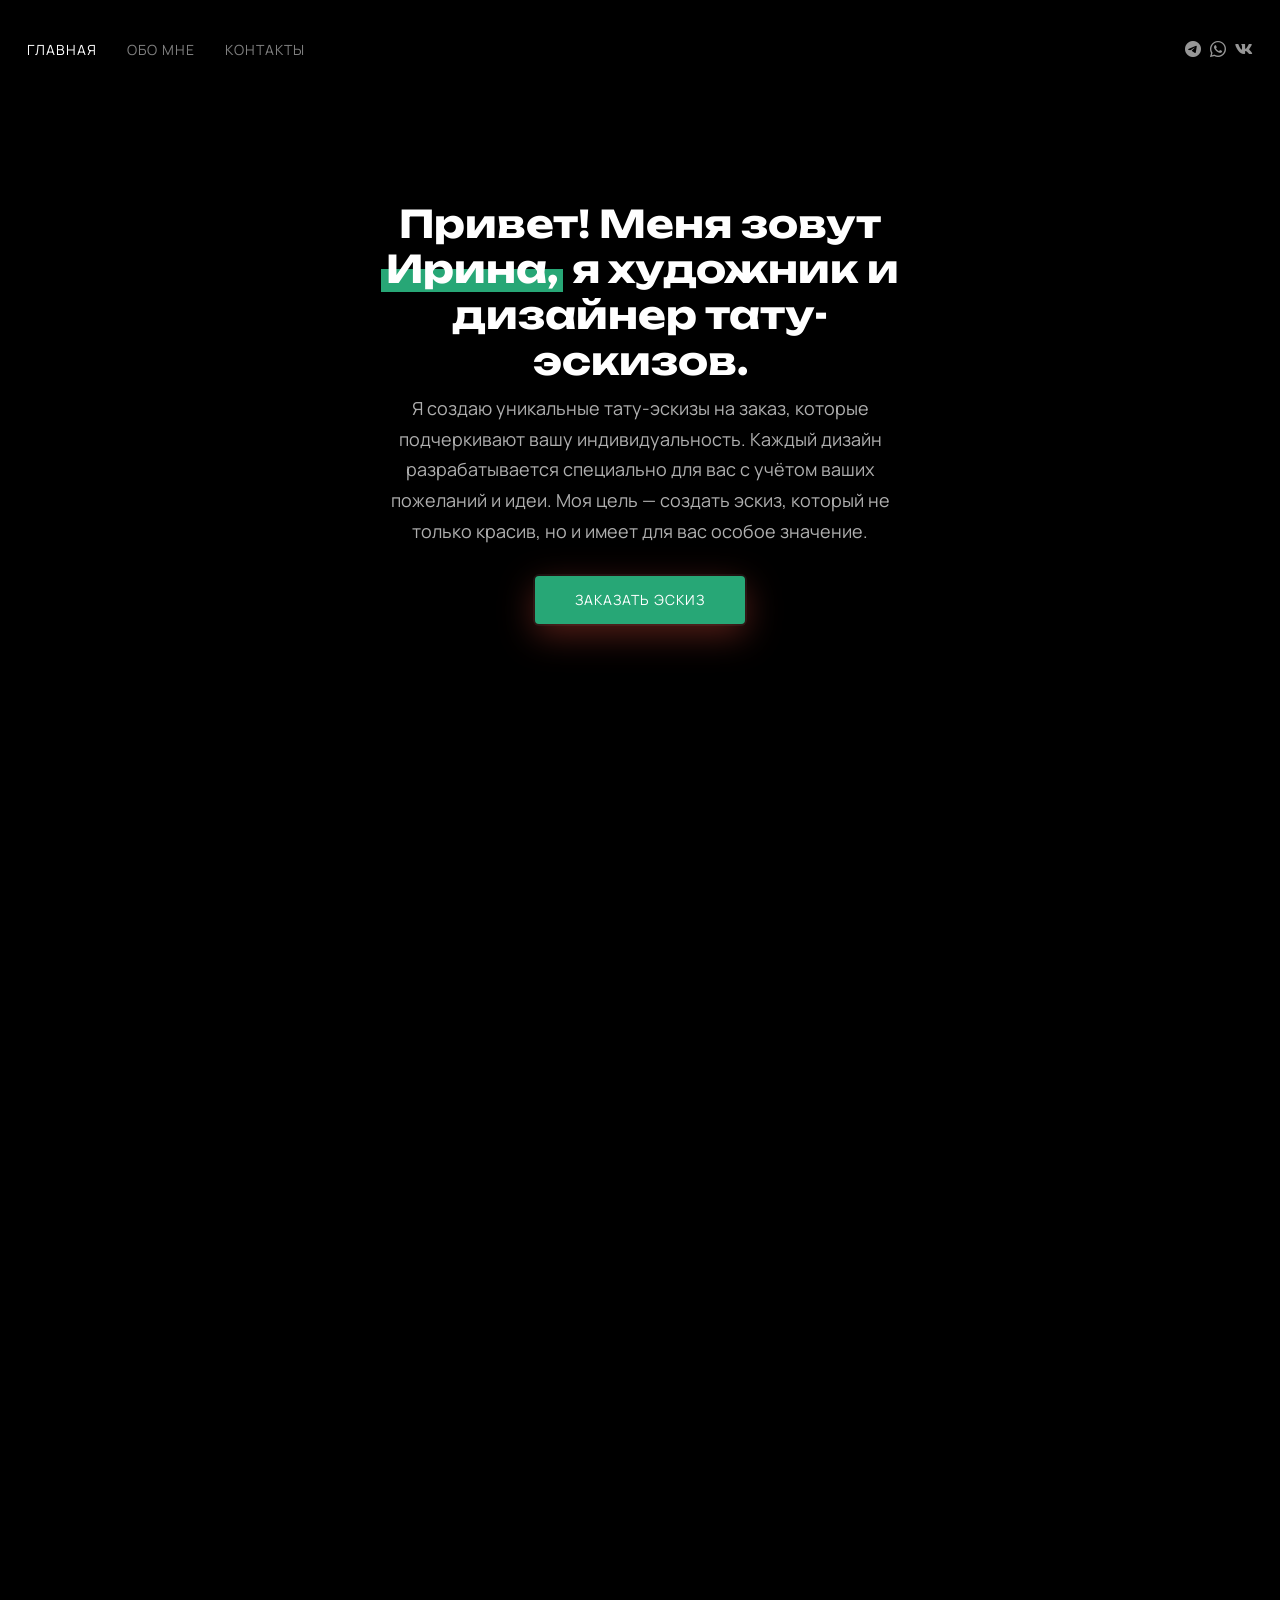
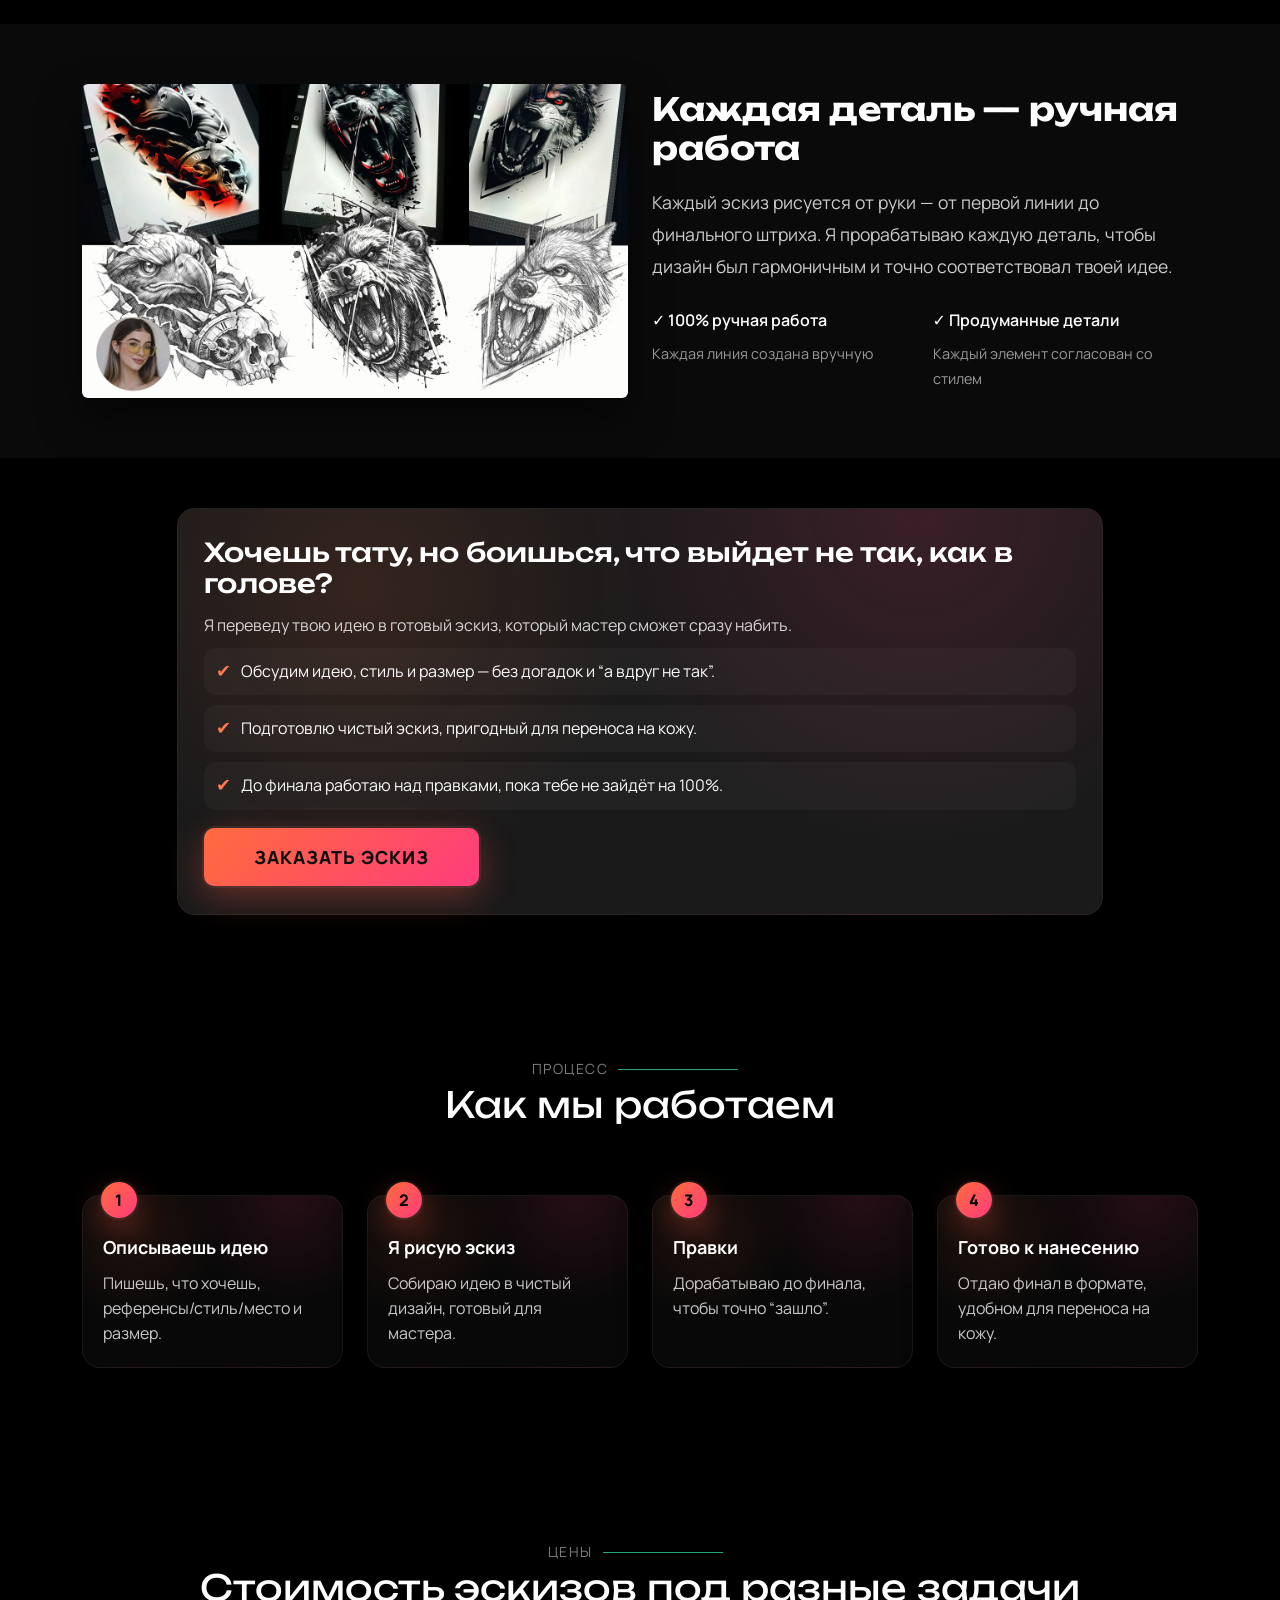
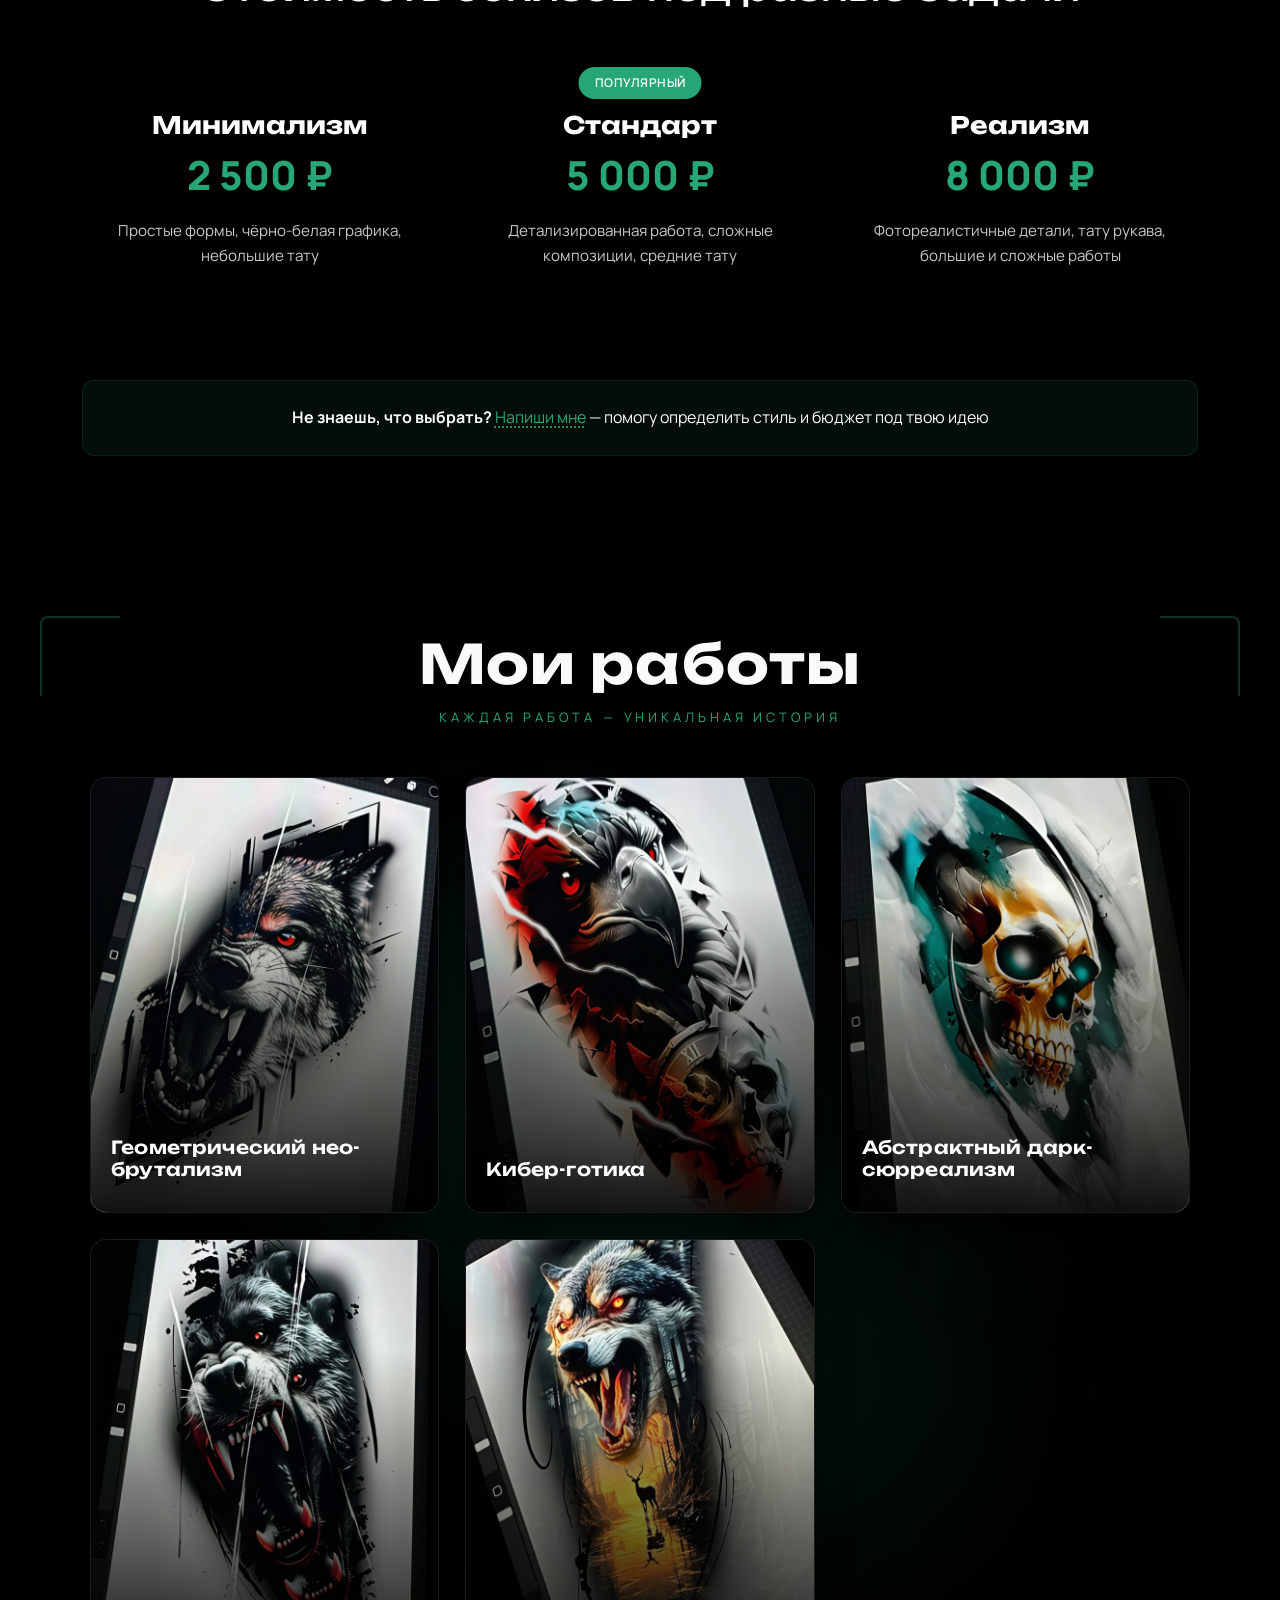
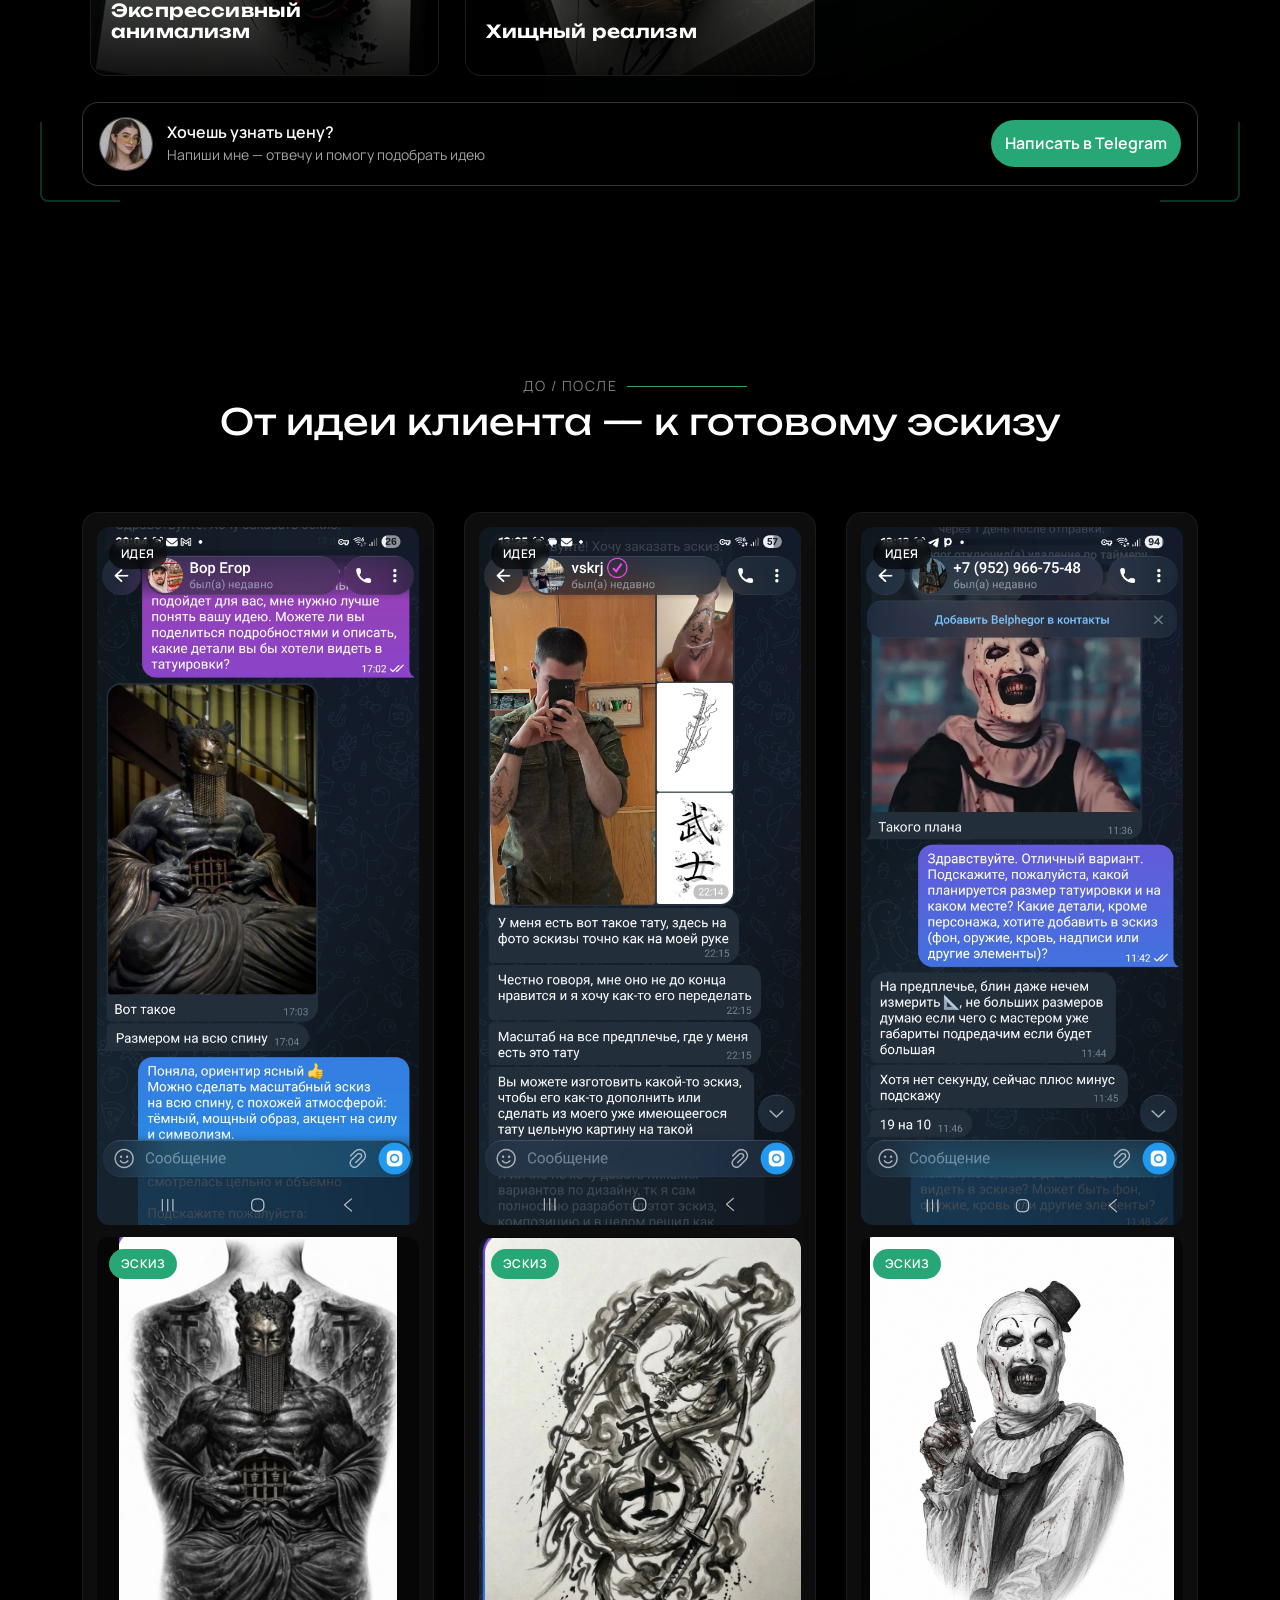
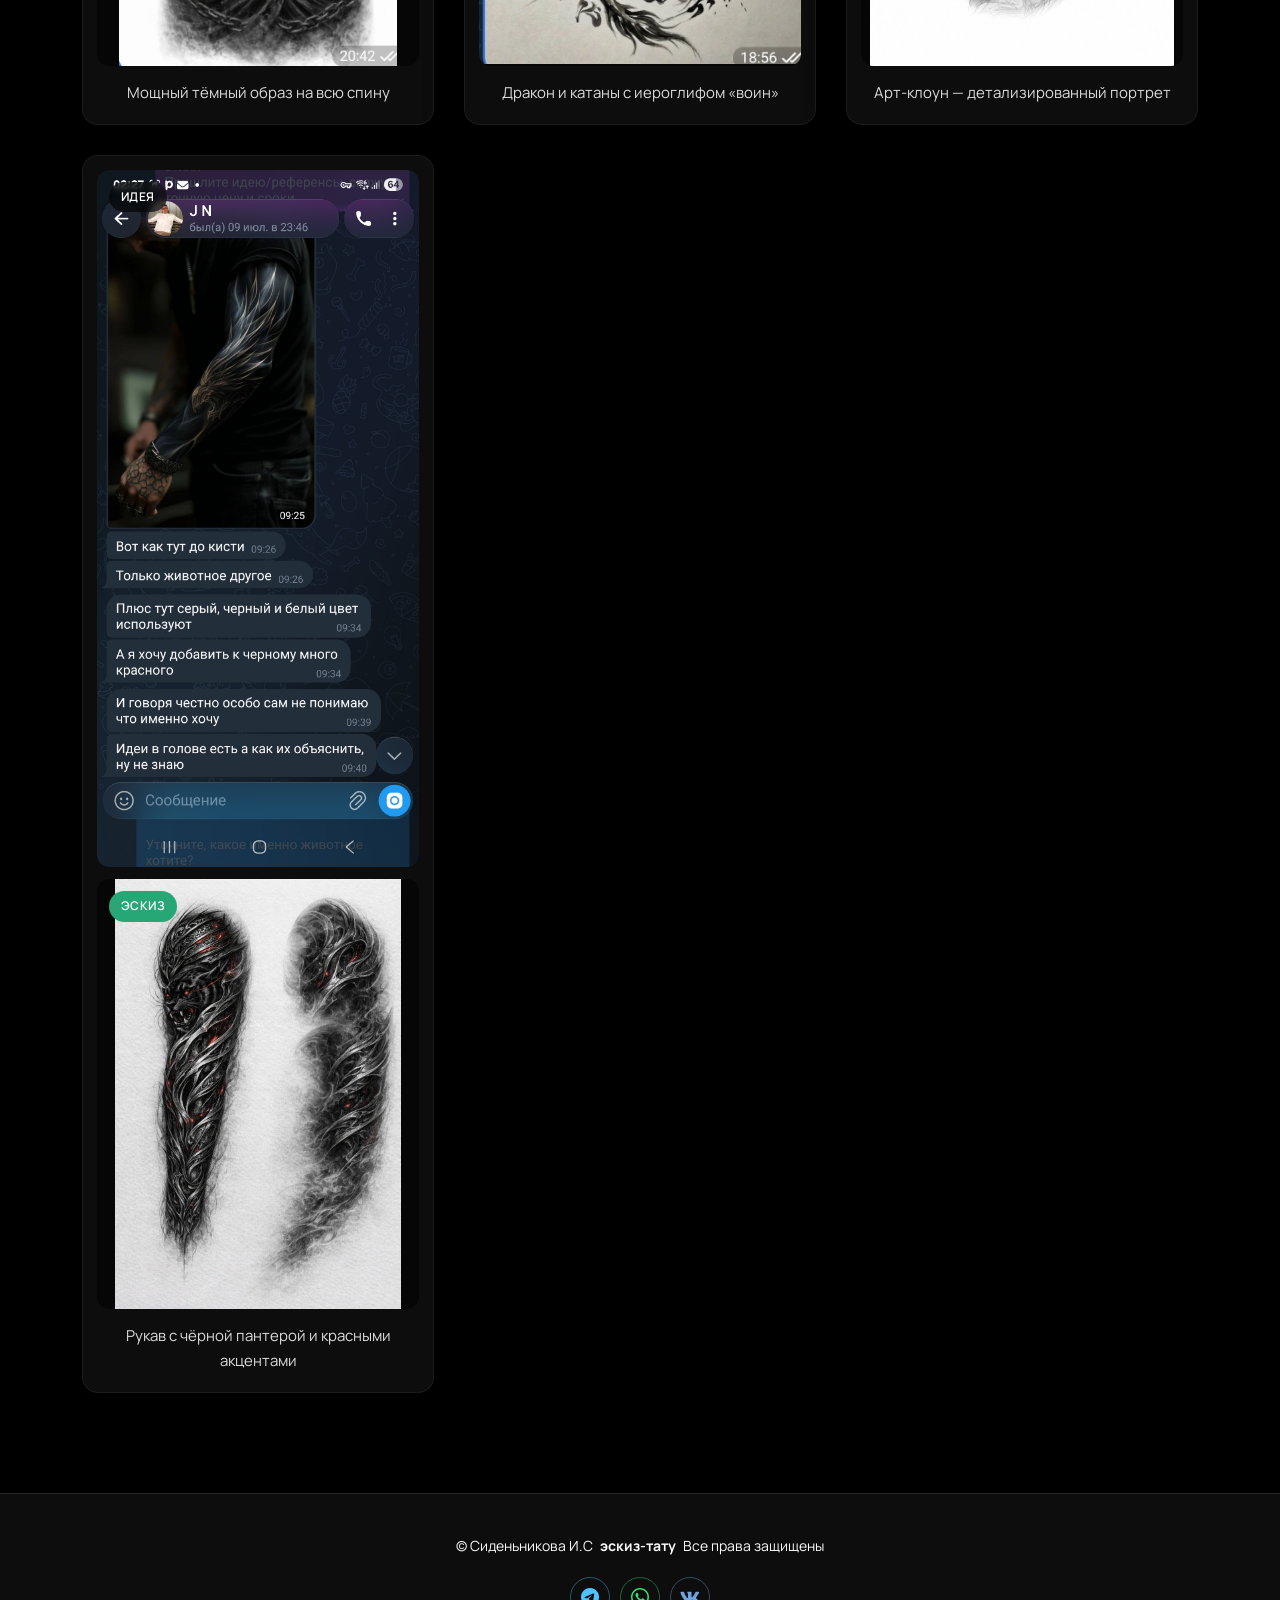
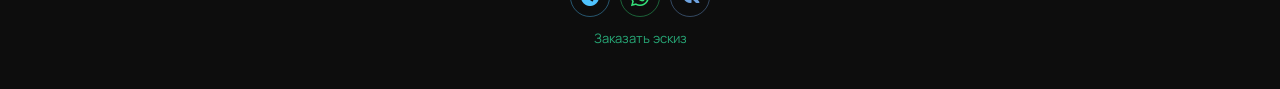
==== index.html @ 81c29e7b "Update index.html" ====
<!DOCTYPE html>
<html lang="ru">

<head>
  <meta charset="utf-8">
  <meta content="width=device-width, initial-scale=1.0" name="viewport">
  <title>эскиз-тату — Эскизы на заказ</title>
  <meta name="description" content="Профессиональные тату-эскизы на заказ. Уникальные дизайны, разработанные специально для вас с учётом ваших пожеланий.">
  <meta name="keywords" content="тату эскизы, эскизы на заказ, дизайн тату, татуировки, художник тату">

  <!-- DNS prefetch for external resources -->
  <link rel="dns-prefetch" href="//fonts.googleapis.com">
  <link rel="dns-prefetch" href="//fonts.gstatic.com">
  <link rel="dns-prefetch" href="//mc.yandex.ru">

  <!-- Favicons -->
  <link href="assets/img/favicon.png" rel="icon" type="image/png">
  <link href="assets/img/favicon.png" rel="shortcut icon" type="image/png">
  <link href="assets/img/apple-touch-icon.png" rel="apple-touch-icon">
  
  <!-- Яндекс Директ и Open Graph -->
  <meta property="og:title" content="эскиз-тату — Эскизы на заказ">
  <meta property="og:description" content="Профессиональные тату-эскизы на заказ. Уникальные дизайны, разработанные специально для вас.">
  <meta property="og:image" content="http://tattoosketchpro.ru/assets/img/logo.png">
  <meta property="og:url" content="http://tattoosketchpro.ru/">
  <meta property="og:type" content="website">
  <meta property="og:site_name" content="эскиз-тату">
  <meta property="og:locale" content="ru_RU">
  
  <!-- Twitter Card -->
  <meta name="twitter:card" content="summary_large_image">
  <meta name="twitter:title" content="эскиз-тату — Эскизы на заказ">
  <meta name="twitter:description" content="Профессиональные тату-эскизы на заказ">
  <meta name="twitter:image" content="http://tattoosketchpro.ru/assets/img/logo.png">
  
  <!-- Дополнительные размеры иконок для лучшей совместимости -->
  <link rel="icon" type="image/png" sizes="16x16" href="assets/img/favicon.png">
  <link rel="icon" type="image/png" sizes="32x32" href="assets/img/favicon.png">
  <link rel="icon" type="image/png" sizes="96x96" href="assets/img/favicon.png">
  <link rel="icon" type="image/png" sizes="192x192" href="assets/img/favicon.png">

  <!-- Fonts - optimized -->
  <link rel="preconnect" href="https://fonts.googleapis.com">
  <link rel="preconnect" href="https://fonts.gstatic.com" crossorigin>
  <link rel="preload" href="https://fonts.googleapis.com/css2?family=Manrope:wght@300;400;500;600;700;800&family=Unbounded:wght@400;500;600;700;800&display=swap" as="style" onload="this.onload=null;this.rel='stylesheet'">
  <noscript><link href="https://fonts.googleapis.com/css2?family=Manrope:wght@300;400;500;600;700;800&family=Unbounded:wght@400;500;600;700;800&display=swap" rel="stylesheet"></noscript>

  <!-- Critical CSS preload -->
  <link rel="preload" href="assets/vendor/bootstrap/css/bootstrap.min.css" as="style">
  <link rel="preload" href="assets/css/main.css?v=2.2" as="style">

  <!-- Vendor CSS Files -->
  <link href="assets/vendor/bootstrap/css/bootstrap.min.css" rel="stylesheet">
  <link href="assets/vendor/bootstrap-icons/bootstrap-icons.css" rel="stylesheet">
  <link href="assets/vendor/aos/aos.css" rel="stylesheet">
  <link href="assets/vendor/glightbox/css/glightbox.min.css" rel="stylesheet">
  <link href="assets/vendor/swiper/swiper-bundle.min.css" rel="stylesheet">

  <!-- Main CSS File -->
  <link href="assets/css/main.css?v=2.2" rel="stylesheet">

  <link rel="stylesheet" href="https://cdnjs.cloudflare.com/ajax/libs/font-awesome/5.15.2/css/all.min.css"/>
</head>


<!-- Yandex.Metrika counter -->
<script type="text/javascript">
    (function(m,e,t,r,i,k,a){
        m[i]=m[i]||function(){(m[i].a=m[i].a||[]).push(arguments)};
        m[i].l=1*new Date();
        for (var j = 0; j < document.scripts.length; j++) {if (document.scripts[j].src === r) { return; }}
        k=e.createElement(t),a=e.getElementsByTagName(t)[0],k.async=1,k.src=r,a.parentNode.insertBefore(k,a)
    })(window, document,'script','https://mc.yandex.ru/metrika/tag.js?id=111115111', 'ym');

    ym(111115111, 'init', {ssr:true, webvisor:true, clickmap:true, ecommerce:"dataLayer", referrer: document.referrer, url: location.href, accurateTrackBounce:true, trackLinks:true});
</script>
<noscript><div><img src="https://mc.yandex.ru/watch/111115111" style="position:absolute; left:-9999px;" alt="" /></div></noscript>
<!-- /Yandex.Metrika counter -->


<body class="index-page">

  <header id="header" class="header d-flex align-items-center sticky-top">
    <div class="container-fluid position-relative d-flex align-items-center justify-content-between">
      <nav id="navmenu" class="navmenu">
        <ul>
          <li><a href="http://tattoosketchpro.ru/" class="active">Главная<br></a></li>
          <li><a href="http://tattoosketchpro.ru/about.html">Обо мне</a></li>
          <li><a href="http://tattoosketchpro.ru/contact.html">Контакты</a></li>
        </ul>
        <i class="mobile-nav-toggle d-xl-none bi bi-list"></i>
      </nav>

      <div class="header-social-links">
        <a href="#" class="header-social-links__icon header-social-links__icon--tg" onclick="openTelegramModal(); return false;" aria-label="Telegram"><i class="bi bi-telegram"></i></a>
        <a href="#" class="header-social-links__icon header-social-links__icon--wa" onclick="openWhatsAppModal(); return false;" aria-label="WhatsApp"><i class="bi bi-whatsapp"></i></a>
        <a href="https://vk.me/tattoo_sketchs1" class="header-social-links__icon header-social-links__icon--vk" aria-label="ВКонтакте"><i class="fab fa-vk"></i></a>
      </div>

    </div>
  </header>
  
  <main class="main">

    <!-- Hero Section -->
    <section id="hero" class="hero section">

      <div class="container">
        <div class="row justify-content-center">
          <div class="col-lg-6 text-center" data-aos="fade-up" data-aos-delay="100">
            <h2><span>Привет! Меня зовут </span><span class="underlight">Ирина,</span><span> я художник и дизайнер тату-эскизов.</span></h2>
            <p>Я создаю уникальные тату-эскизы на заказ, которые подчеркивают вашу индивидуальность. Каждый дизайн разрабатывается специально для вас с учётом ваших пожеланий и идеи. Моя цель — создать эскиз, который не только красив, но и имеет для вас особое значение.</p>
            <div>
              <a class="btn-get-started order-trigger" href="#order">Заказать эскиз<br></a>
            </div>
            
          </div>
        </div>
      </div>
    </section><!-- /Hero Section -->
    <section id="video-hero" class="video-hero" style="position: relative; height: 100vh; overflow: hidden;">
      <video autoplay muted loop playsinline preload="metadata"
        style="
          position: absolute;
          top: 50%;
          left: 50%;
          height: 100%;
          transform: translate(-50%, -50%);
          object-fit: contain;
          pointer-events: none;
          user-select: none;
        "
        id="background-video"
        oncontextmenu="return false;"
        onselectstart="return false;"
        ondragstart="return false;"
      >
        <source src="assets/vid/123.mp4" type="video/mp4">
      </video>
    </section>
    
    
    <script>
      // Загружаем видео после загрузки страницы с задержкой
      window.addEventListener('load', function() {
        setTimeout(function() {
          const video = document.getElementById("background-video");
          if (video) {
            video.load(); // Загружаем видео
            video.playbackRate = 0.7; // Уменьшаем скорость видео
          }
        }, 1000); // Задержка 1 секунда после загрузки страницы
      });
    </script>

    <!-- Handmade Section -->
    <section class="section" style="padding: 60px 0; background: #0a0a0a;">
      <div class="container" data-aos="fade-up" data-aos-delay="100">
        <div class="row align-items-center justify-content-center">
          <div class="col-lg-6">
            <div class="handmade-image-wrapper">
              <img id="handmadeImage" src="" alt="Ручная работа эскиза" class="img-fluid rounded" style="width: 100%; height: auto; box-shadow: 0 20px 40px rgba(0,0,0,0.5);" draggable="false" oncontextmenu="return false;" onselectstart="return false;" ondragstart="return false;">
            </div>
          </div>
          <div class="col-lg-6">
            <div class="handmade-content">
              <h3 style="color: #fff; font-size: 2rem; margin-bottom: 20px; font-weight: 700;">Каждая деталь — ручная работа</h3>
              <p style="color: #ccc; font-size: 1.1rem; line-height: 1.8; margin-bottom: 25px;">
                Каждый эскиз рисуется от руки — от первой линии до финального штриха. Я прорабатываю каждую деталь, чтобы дизайн был гармоничным и точно соответствовал твоей идее.
              </p>
              <div style="display: flex; gap: 15px; flex-wrap: wrap;">
                <div style="flex: 1; min-width: 200px;">
                  <div style="color: #fff; font-weight: 600; margin-bottom: 8px;">✓ 100% ручная работа</div>
                  <div style="color: #999; font-size: 0.9rem;">Каждая линия создана вручную</div>
                </div>
                <div style="flex: 1; min-width: 200px;">
                  <div style="color: #fff; font-weight: 600; margin-bottom: 8px;">✓ Продуманные детали</div>
                  <div style="color: #999; font-size: 0.9rem;">Каждый элемент согласован со стилем</div>
                </div>
              </div>
            </div>
          </div>
        </div>
      </div>
    </section>

    <!-- Gallery Section -->
    <section class="section" style="padding: 50px 0;">
      <div class="container" data-aos="fade-up" data-aos-delay="80">
        <div class="row justify-content-center">
          <div class="col-lg-10">
            <div class="pain-block">
              <h3>Хочешь тату, но боишься, что выйдет не так, как в голове?</h3>
              <p>Я переведу твою идею в готовый эскиз, который мастер сможет сразу набить.</p>
              <ul class="pain-bullets">
                <li><span class="icon">✔</span><span>Обсудим идею, стиль и размер — без догадок и “а вдруг не так”.</span></li>
                <li><span class="icon">✔</span><span>Подготовлю чистый эскиз, пригодный для переноса на кожу.</span></li>
                <li><span class="icon">✔</span><span>До финала работаю над правками, пока тебе не зайдёт на 100%.</span></li>
              </ul>
              <div style="margin-top: 18px;">
                <a class="btn-get-started order-trigger" href="#order">Заказать эскиз</a>
              </div>
            </div>
          </div>
        </div>
      </div>
    </section>
    <section id="work" class="section work-process">
      <div class="container" data-aos="fade-up" data-aos-delay="80">
        <div class="section-title text-center">
          <h2>Процесс</h2>
          <p>Как мы работаем</p>
        </div>

        <div class="row gy-4 justify-content-center">
          <div class="col-lg-3 col-md-6">
            <div class="work-step-card" data-aos="fade-up" data-aos-delay="100">
              <div class="work-step-badge">1</div>
              <div class="work-step-title">Описываешь идею</div>
              <div class="work-step-text">Пишешь, что хочешь, референсы/стиль/место и размер.</div>
            </div>
          </div>

          <div class="col-lg-3 col-md-6">
            <div class="work-step-card" data-aos="fade-up" data-aos-delay="150">
              <div class="work-step-badge">2</div>
              <div class="work-step-title">Я рисую эскиз</div>
              <div class="work-step-text">Собираю идею в чистый дизайн, готовый для мастера.</div>
            </div>
          </div>

          <div class="col-lg-3 col-md-6">
            <div class="work-step-card" data-aos="fade-up" data-aos-delay="200">
              <div class="work-step-badge">3</div>
              <div class="work-step-title">Правки</div>
              <div class="work-step-text">Дорабатываю до финала, чтобы точно “зашло”.</div>
            </div>
          </div>

          <div class="col-lg-3 col-md-6">
            <div class="work-step-card" data-aos="fade-up" data-aos-delay="250">
              <div class="work-step-badge">4</div>
              <div class="work-step-title">Готово к нанесению</div>
              <div class="work-step-text">Отдаю финал в формате, удобном для переноса на кожу.</div>
            </div>
          </div>
        </div>
      </div>
    </section>

    <!-- Pricing Section -->
    <section id="pricing" class="section pricing-section">
      <div class="container" data-aos="fade-up" data-aos-delay="80">
        <div class="section-title text-center">
          <h2>Цены</h2>
          <p>Стоимость эскизов под разные задачи</p>
        </div>
      </div>

      <!-- Популярный блок для мобильных -->
      <div class="pricing-popular-mobile d-block d-md-none">
        <div class="container" data-aos="fade-up" data-aos-delay="150">
          <div class="pricing-item pricing-popular">
            <span class="pricing-badge">Популярный</span>
            <h3 class="pricing-title">Стандарт</h3>
            <div>
              <div class="pricing-price">5 000 ₽</div>
              <p class="pricing-desc">Детализированная работа, сложные композиции, средние тату</p>
            </div>
          </div>
        </div>
      </div>

      <div class="container" data-aos="fade-up" data-aos-delay="80">
        <div class="row gy-4 justify-content-center">
          <div class="col-lg-4 col-md-6 d-none d-md-block">
            <div class="pricing-item" data-aos="fade-up" data-aos-delay="100">
              <h3 class="pricing-title">Минимализм</h3>
              <div>
                <div class="pricing-price">2 500 ₽</div>
                <p class="pricing-desc">Простые формы, чёрно-белая графика, небольшие тату</p>
              </div>
            </div>
          </div>

          <div class="col-lg-4 col-md-6 d-none d-md-block">
            <div class="pricing-item pricing-popular" data-aos="fade-up" data-aos-delay="150">
              <span class="pricing-badge">Популярный</span>
              <h3 class="pricing-title">Стандарт</h3>
              <div>
                <div class="pricing-price">5 000 ₽</div>
                <p class="pricing-desc">Детализированная работа, сложные композиции, средние тату</p>
              </div>
            </div>
          </div>

          <div class="col-lg-4 col-md-6 d-none d-md-block">
            <div class="pricing-item" data-aos="fade-up" data-aos-delay="200">
              <h3 class="pricing-title">Реализм</h3>
              <div>
                <div class="pricing-price">8 000 ₽</div>
                <p class="pricing-desc">Фотореалистичные детали, тату рукава, большие и сложные работы</p>
              </div>
            </div>
          </div>

          <!-- Мобильные версии остальных блоков -->
          <div class="col-12 d-block d-md-none">
            <div class="row gy-3">
              <div class="col-12">
                <div class="pricing-item" data-aos="fade-up" data-aos-delay="100">
                  <h3 class="pricing-title">Минимализм</h3>
                  <div>
                    <div class="pricing-price">2 500 ₽</div>
                    <p class="pricing-desc">Простые формы, чёрно-белая графика, небольшие тату</p>
                  </div>
                </div>
              </div>

              <div class="col-12">
                <div class="pricing-item" data-aos="fade-up" data-aos-delay="200">
                  <h3 class="pricing-title">Реализм</h3>
                  <div>
                    <div class="pricing-price">8 000 ₽</div>
                    <p class="pricing-desc">Фотореалистичные детали, тату рукава, большие и сложные работы</p>
                  </div>
                </div>
              </div>
            </div>
          </div>
        </div>

        <div class="pricing-note text-center" data-aos="fade-up" data-aos-delay="250">
          <p><strong>Не знаешь, что выбрать?</strong> <a href="#order" class="order-trigger" style="color: var(--accent-color); text-decoration: underline; text-decoration-style: dotted; text-underline-offset: 4px;">Напиши мне</a> — помогу определить стиль и бюджет под твою идею</p>
        </div>
      </div>
    </section>

    <section id="gallery-4" class="section mfb-gallery">

      <div class="mfb-gallery__bg" aria-hidden="true">
        <div class="mfb-gallery__glow mfb-gallery__glow--1"></div>
        <div class="mfb-gallery__glow mfb-gallery__glow--2"></div>
        <div class="mfb-gallery__glow mfb-gallery__glow--3"></div>

        <div class="mfb-gallery__corner mfb-gallery__corner--tl"></div>
        <div class="mfb-gallery__corner mfb-gallery__corner--tr"></div>
        <div class="mfb-gallery__corner mfb-gallery__corner--bl"></div>
        <div class="mfb-gallery__corner mfb-gallery__corner--br"></div>
      </div>

      <div class="container mfb-gallery__container">
        <div class="mfb-gallery__header">
          <h2 class="mfb-gallery__title">Мои работы</h2>
          <p class="mfb-gallery__subtitle">Каждая работа — уникальная история</p>
        </div>

        <div class="mfb-grid">
          <figure class="mfb-card">
            <img class="mfb-card__img" src="assets/img/gallery/gallery-1.jpg" alt="Геометрический нео-брутализм" loading="lazy" draggable="false" oncontextmenu="return false;">
            <figcaption class="mfb-card__caption">
              <h3 class="mfb-card__title">Геометрический нео-брутализм</h3>
              <p class="mfb-card__desc"></p>
            </figcaption>
          </figure>

          <figure class="mfb-card">
            <img class="mfb-card__img" src="assets/img/gallery/gallery-2.jpg" alt="Кибер-готика" loading="lazy" draggable="false" oncontextmenu="return false;">
            <figcaption class="mfb-card__caption">
              <h3 class="mfb-card__title">Кибер-готика</h3>
              <p class="mfb-card__desc"></p>
            </figcaption>
          </figure>

          <figure class="mfb-card">
            <img class="mfb-card__img" src="assets/img/gallery/gallery-3.jpg" alt="Абстрактный дарк-сюрреализм" loading="lazy" draggable="false" oncontextmenu="return false;">
            <figcaption class="mfb-card__caption">
              <h3 class="mfb-card__title">Абстрактный дарк-сюрреализм</h3>
              <p class="mfb-card__desc"></p>
            </figcaption>
          </figure>

          <figure class="mfb-card">
            <img class="mfb-card__img" src="assets/img/gallery/gallery-4.jpg" alt="Экспрессивный анимализм" loading="lazy" draggable="false" oncontextmenu="return false;">
            <figcaption class="mfb-card__caption">
              <h3 class="mfb-card__title">Экспрессивный анимализм</h3>
              <p class="mfb-card__desc"></p>
            </figcaption>
          </figure>

          <figure class="mfb-card">
            <img class="mfb-card__img" src="assets/img/gallery/gallery-5.jpg" alt="Хищный реализм" loading="lazy" draggable="false" oncontextmenu="return false;">
            <figcaption class="mfb-card__caption">
              <h3 class="mfb-card__title">Хищный реализм</h3>
              <p class="mfb-card__desc"></p>
            </figcaption>
          </figure>
        </div>

        <div class="mfb-gallery__cta">
          <div class="mfb-cta">
            <img class="mfb-cta__avatar" src="assets/img/profile-img.png" alt="Ирина" loading="lazy">
            <div class="mfb-cta__body">
              <div class="mfb-cta__title">Хочешь узнать цену?</div>
              <div class="mfb-cta__text">Напиши мне — отвечу и помогу подобрать идею</div>
            </div>
            <a class="mfb-cta__btn" href="https://t.me/Irinasketchs?text=%D0%97%D0%B4%D1%80%D0%B0%D0%B2%D1%81%D1%82%D0%B2%D1%83%D0%B9%D1%82%D0%B5!%20%D0%A5%D0%BE%D1%87%D1%83%20%D0%B7%D0%B0%D0%BA%D0%B0%D0%B7%D0%B0%D1%82%D1%8C%20%D1%8D%D1%81%D0%BA%D0%B8%D0%B7." target="_blank" rel="noopener">Написать в Telegram</a>
          </div>
        </div>
      </div>

    </section><!-- /Gallery Section -->

    <!-- Before / After Section -->
    <section id="before-after" class="section before-after">
      <div class="container" data-aos="fade-up" data-aos-delay="80">
        <div class="section-title text-center">
          <h2>До / После</h2>
          <p>От идеи клиента — к готовому эскизу</p>
        </div>

        <div class="ba-grid">
          <div class="ba-card">
            <div class="ba-card__side ba-card__side--before">
              <img src="assets/img/before-after/ba1-before.jpg" alt="Идея клиента — референс" loading="lazy" draggable="false" oncontextmenu="return false;">
              <span class="ba-card__tag">Идея</span>
            </div>
            <div class="ba-card__side ba-card__side--after">
              <img src="assets/img/before-after/ba1-after.jpg" alt="Готовый эскиз" loading="lazy" draggable="false" oncontextmenu="return false;">
              <span class="ba-card__tag ba-card__tag--after">Эскиз</span>
            </div>
            <p class="ba-card__caption">Мощный тёмный образ на всю спину</p>
          </div>

          <div class="ba-card">
            <div class="ba-card__side ba-card__side--before">
              <img src="assets/img/before-after/ba2-before.jpg" alt="Идея клиента — референс" loading="lazy" draggable="false" oncontextmenu="return false;">
              <span class="ba-card__tag">Идея</span>
            </div>
            <div class="ba-card__side ba-card__side--after">
              <img src="assets/img/before-after/ba2-after.jpg" alt="Готовый эскиз" loading="lazy" draggable="false" oncontextmenu="return false;">
              <span class="ba-card__tag ba-card__tag--after">Эскиз</span>
            </div>
            <p class="ba-card__caption">Дракон и катаны с иероглифом «воин»</p>
          </div>

          <div class="ba-card">
            <div class="ba-card__side ba-card__side--before">
              <img src="assets/img/before-after/ba3-before.jpg" alt="Идея клиента — референс" loading="lazy" draggable="false" oncontextmenu="return false;">
              <span class="ba-card__tag">Идея</span>
            </div>
            <div class="ba-card__side ba-card__side--after">
              <img src="assets/img/before-after/ba3-after.jpg" alt="Готовый эскиз" loading="lazy" draggable="false" oncontextmenu="return false;">
              <span class="ba-card__tag ba-card__tag--after">Эскиз</span>
            </div>
            <p class="ba-card__caption">Арт-клоун — детализированный портрет</p>
          </div>

          <div class="ba-card">
            <div class="ba-card__side ba-card__side--before">
              <img src="assets/img/before-after/ba4-before.jpg" alt="Идея клиента — референс" loading="lazy" draggable="false" oncontextmenu="return false;">
              <span class="ba-card__tag">Идея</span>
            </div>
            <div class="ba-card__side ba-card__side--after">
              <img src="assets/img/before-after/ba4-after.jpg" alt="Готовый эскиз" loading="lazy" draggable="false" oncontextmenu="return false;">
              <span class="ba-card__tag ba-card__tag--after">Эскиз</span>
            </div>
            <p class="ba-card__caption">Рукав с чёрной пантерой и красными акцентами</p>
          </div>
        </div>
      </div>
    </section><!-- /Before After Section -->

  </main>

  <footer id="footer" class="footer">

    <div class="container">
      <div class="copyright text-center ">
        <p>© <span>Cиденьникова И.С</span> <strong class="px-1 sitename">эскиз-тату</strong> <span>Все права защищены</span></p>
      </div>
      <div class="social-links d-flex justify-content-center">
        <a href="#" class="social-links__icon social-links__icon--tg" onclick="openTelegramModal(); return false;" aria-label="Telegram"><i class="bi bi-telegram"></i></a>
        <a href="#" class="social-links__icon social-links__icon--wa" onclick="openWhatsAppModal(); return false;" aria-label="WhatsApp"><i class="bi bi-whatsapp"></i></a>
        <a href="https://vk.me/tattoo_sketchs1" class="social-links__icon social-links__icon--vk" aria-label="ВКонтакте"><i class="fab fa-vk"></i></a>
      </div>
      <div class="credits">
        <!-- All the links in the footer should remain intact. -->
        <!-- You can delete the links only if you've purchased the pro version. -->
        <!-- Licensing information: https://bootstrapmade.com/license/ -->
        <!-- Purchase the pro version with working PHP/AJAX contact form: [buy-url] -->
      <a href="#order" class="order-trigger">Заказать эскиз</a>
      </div>
    </div>

  </footer>

  <!-- Order Modal -->
<div class="order-modal" id="orderModal">
  <div class="order-modal__dialog">
    <button class="order-modal__close" type="button" aria-label="Закрыть">✕</button>

    <div class="order-modal__title">
      Создадим твой уникальный тату-эскиз вместе
    </div>

    <div class="order-modal__text">
      Напиши мне прямо сейчас, и я разработаю авторский эскиз под твой стиль и место на теле.
      2 правки бесплатно, готово за 48 часов. Твоя идея — мой дизайн!
    </div>

    <div class="order-modal__scope-note">
      Важно: я рисую эскизы — сам дизайн, а не набиваю тату. Для нанесения понадобится мастер-тату у тебя в городе.
    </div>

    <!-- Форма заявки (единственный шаг перед переходом в мессенджер) -->
    <div class="order-panel active" id="orderPanelForm" role="tabpanel">
      <form class="order-form" id="orderRequestForm">
        <div class="order-form__field">
          <label for="orderName">Как тебя зовут</label>
          <input type="text" id="orderName" name="name" placeholder="Например, Алексей" autocomplete="name" required>
        </div>

        <div class="order-form__field">
          <label for="orderIdea">Опиши идею</label>
          <textarea id="orderIdea" name="idea" rows="3" placeholder="Стиль, место на теле, размер..." required></textarea>
          <p class="order-form__note">Фото-референсы прикреплять здесь не нужно — просто скинь их в чат следующим сообщением, когда откроется последний шаг.</p>
        </div>

        <button type="submit" class="order-form__submit">Отправить заявку</button>
        <p class="order-form__hint" id="orderFormHint">Я сразу получу твою заявку — дальше останется один шаг.</p>
      </form>

      <div class="order-carousel">
        <span class="order-carousel__label">Откроется в новом окне</span>
        <div class="order-carousel__viewport">
          <div class="order-carousel__track" id="orderCarouselTrack">
            <div class="order-carousel__item">
              <img src="assets/123/photo_2025-07-03_23-08-54 (1).jpg" alt="Эскиз 1" loading="lazy" oncontextmenu="return false;" draggable="false">
            </div>
            <div class="order-carousel__item">
              <img src="assets/123/photo_2025-07-03_23-08-55 (1).jpg" alt="Эскиз 2" loading="lazy" oncontextmenu="return false;" draggable="false">
            </div>
            <div class="order-carousel__item">
              <img src="assets/123/photo_2025-07-03_23-08-55 (2) (1).jpg" alt="Эскиз 3" loading="lazy" oncontextmenu="return false;" draggable="false">
            </div>
            <div class="order-carousel__item">
              <img src="assets/123/photo_2025-07-03_23-08-55 (3) (1).jpg" alt="Эскиз 4" loading="lazy" oncontextmenu="return false;" draggable="false">
            </div>
            <div class="order-carousel__item">
              <img src="assets/123/photo_2025-07-03_23-08-56 (1).jpg" alt="Эскиз 5" loading="lazy" oncontextmenu="return false;" draggable="false">
            </div>
            <div class="order-carousel__item">
              <img src="assets/123/photo_2025-07-03_23-08-56 (2) (1).jpg" alt="Эскиз 6" loading="lazy" oncontextmenu="return false;" draggable="false">
            </div>
            <div class="order-carousel__item">
              <img src="assets/123/photo_2025-07-03_23-08-56 (3) (1).jpg" alt="Эскиз 7" loading="lazy" oncontextmenu="return false;" draggable="false">
            </div>
            <div class="order-carousel__item">
              <img src="assets/123/photo_2025-07-03_23-08-56 (4) (1).jpg" alt="Эскиз 8" loading="lazy" oncontextmenu="return false;" draggable="false">
            </div>
          </div>
          <div class="order-carousel__nav">
            <button class="order-carousel__arrow order-carousel__arrow--prev" type="button" data-dir="-1">‹</button>
            <button class="order-carousel__arrow order-carousel__arrow--next" type="button" data-dir="1">›</button>
          </div>
        </div>
        <small>Примеры работ</small>
      </div>
    </div>

  </div>
</div>

  <!-- Попап уточняющих вопросов: показывается вместо отправки, если описание идеи слишком короткое -->
  <div class="order-modal" id="clarifyModal">
    <div class="order-modal__dialog order-modal__dialog--sm">
      <button class="order-modal__close" type="button" aria-label="Закрыть" id="clarifyCloseBtn">✕</button>

      <div class="order-modal__title">Расскажи чуть подробнее</div>
      <div class="order-modal__text">
        Чтобы сразу прикинуть эскиз и не переспрашивать в чате, уточни в описании:
      </div>

      <ul class="order-clarify__list">
        <li>Стиль — минимализм, реализм, орнамент, скетч и т.п.</li>
        <li>Где на теле будет тату</li>
        <li>Примерный размер</li>
      </ul>

      <button type="button" class="order-form__submit" id="clarifyBackBtn">Хорошо, дополню</button>
    </div>
  </div>

  <!-- Модалка подтверждения: показывается после отправки формы, вместо модалки заказа -->
  <div class="order-modal" id="thanksModal">
    <div class="order-modal__dialog order-modal__dialog--sm">
      <button class="order-modal__close" type="button" aria-label="Закрыть">✕</button>

      <div class="order-thanks">
        <div class="order-thanks__icon">✓</div>
        <div class="order-thanks__title">Заявка получена!</div>
        <div class="order-thanks__text">Твоя идея у меня. И ещё кое-что, чтобы я могла тебе ответить:</div>

        <div class="order-thanks__laststep">
          <span class="order-thanks__badge">Последний шаг</span>
          <div class="order-thanks__instruction">Открой чат ниже и отправь <strong>«+»</strong></div>
        </div>

        <div class="order-thanks__icons">
          <a class="order-thanks__icon-btn order-thanks__icon-btn--tg" href="https://t.me/Irinasketchs?text=%2B" target="_blank" rel="noopener" aria-label="Telegram">
            <i class="bi bi-telegram"></i>
          </a>
          <a class="order-thanks__icon-btn order-thanks__icon-btn--vk" href="https://vk.me/tattoo_sketchs1" target="_blank" rel="noopener" aria-label="ВКонтакте">
            <i class="fab fa-vk"></i>
          </a>
          <a class="order-thanks__icon-btn order-thanks__icon-btn--wa" href="https://wa.me/79517623467?text=%2B" target="_blank" rel="noopener" aria-label="WhatsApp">
            <i class="bi bi-whatsapp"></i>
          </a>
          <a class="order-thanks__icon-btn order-thanks__icon-btn--max" href="https://max.ru/u/f9LHodD0cOKFTOiDTiyeETaoW0tU1m-Z9Y6-FG8W3-4ZgeaolF8IkPWE2fU" target="_blank" rel="noopener" aria-label="MAX">
            <span class="order-thanks__icon-img" aria-hidden="true"></span>
          </a>
        </div>
      </div>
    </div>
  </div>

  <!-- Telegram Modal -->
  <div class="order-modal" id="telegramModal" style="display: none;">
    <div class="order-modal__dialog">
      <button class="order-modal__close" type="button" aria-label="Закрыть" onclick="closeTelegramModal()">✕</button>
      <div class="order-modal__title">Написать в Telegram</div>
      <div class="order-modal__text">
        Для работы Telegram в России нужно включить VPN. Если у вас нет VPN, лучше воспользуйтесь ВКонтакте.
      </div>
      <div class="order-modal__actions">
        <a class="order-modal__btn order-modal__btn--tg" href="https://t.me/Irinasketchs?text=%D0%97%D0%B4%D1%80%D0%B0%D0%B2%D1%81%D1%82%D0%B2%D1%83%D0%B9%D1%82%D0%B5!%20%D0%A5%D0%BE%D1%87%D1%83%20%D0%B7%D0%B0%D0%BA%D0%B0%D0%B7%D0%B0%D1%82%D1%8C%20%D1%8D%D1%81%D0%BA%D0%B8%D0%B7." target="_blank" rel="noopener">
          <span class="order-modal__btn-content">
            <i class="bi bi-telegram order-modal__btn-icon"></i>
            <span class="order-modal__btn-text">
            <span class="order-modal__btn-main">Telegram</span>
            <span class="order-modal__btn-sub">работает с VPN</span>
            </span>
          </span>
        </a>
        <a class="order-modal__btn order-modal__btn--vk" href="https://vk.me/tattoo_sketchs1" target="_blank" rel="noopener">
          <span class="order-modal__btn-content">
            <i class="fab fa-vk order-modal__btn-icon"></i>
            <span class="order-modal__btn-text">
            <span class="order-modal__btn-main">ВКонтакте</span>
            <span class="order-modal__btn-sub">Без VPN</span>
            </span>
          </span>
        </a>
      </div>
    </div>
  </div>

  <!-- WhatsApp Modal -->
  <div class="order-modal" id="whatsappModal" style="display: none;">
    <div class="order-modal__dialog">
      <button class="order-modal__close" type="button" aria-label="Закрыть" onclick="closeWhatsAppModal()">✕</button>
      <div class="order-modal__title">Написать в WhatsApp</div>
      <div class="order-modal__text">
        Для работы WhatsApp в России нужно включить VPN. Если у вас нет VPN, лучше воспользуйтесь ВКонтакте.
      </div>
      <div class="order-modal__actions">
        <a class="order-modal__btn order-modal__btn--wa" href="https://wa.me/79517623467?text=%D0%97%D0%B4%D1%80%D0%B0%D0%B2%D1%81%D1%82%D0%B2%D1%83%D0%B9%D1%82%D0%B5!%20%D0%A5%D0%BE%D1%87%D1%83%20%D0%B7%D0%B0%D0%BA%D0%B0%D0%B7%D0%B0%D1%82%D1%8C%20%D1%8D%D1%81%D0%BA%D0%B8%D0%B7." target="_blank" rel="noopener">
          <span class="order-modal__btn-content">
            <i class="bi bi-whatsapp order-modal__btn-icon"></i>
            <span class="order-modal__btn-text">
            <span class="order-modal__btn-main">WhatsApp</span>
            <span class="order-modal__btn-sub">работает с VPN</span>
            </span>
          </span>
        </a>
        <a class="order-modal__btn order-modal__btn--vk" href="https://vk.me/tattoo_sketchs1" target="_blank" rel="noopener">
          <span class="order-modal__btn-content">
            <i class="fab fa-vk order-modal__btn-icon"></i>
            <span class="order-modal__btn-text"><span class="order-modal__btn-main">ВКонтакте</span></span>
          </span>
        </a>
      </div>
    </div>
  </div>

  <!-- Scroll Top -->
  <a href="#" id="scroll-top" class="scroll-top d-flex align-items-center justify-content-center"><i class="bi bi-arrow-up-short"></i></a>

  <!-- Preloader -->
  <div id="preloader">
    <div class="line"></div>
  </div>

  <!-- Critical JS preload -->
  <link rel="preload" href="assets/vendor/bootstrap/js/bootstrap.bundle.min.js" as="script">
  <link rel="preload" href="assets/vendor/aos/aos.js" as="script">
  <link rel="preload" href="assets/js/main.js?v=2.2" as="script">

  <!-- Vendor JS Files -->
  <script src="assets/vendor/bootstrap/js/bootstrap.bundle.min.js" defer></script>
  <script src="assets/vendor/php-email-form/validate.js" defer></script>
  <script src="assets/vendor/aos/aos.js" defer></script>
  <script src="assets/vendor/glightbox/js/glightbox.min.js" defer></script>
  <script src="assets/vendor/swiper/swiper-bundle.min.js" defer></script>

  <!-- Main JS File -->
  <script src="assets/js/main.js?v=2.2" defer></script>

  <!-- Модалки Telegram/WhatsApp с уведомлением про VPN (открываются из иконок в шапке/футере и кнопок в попапе заказа) -->
  <script>
    function openTelegramModal() {
      document.getElementById('telegramModal').style.display = 'flex';
      document.body.style.overflow = 'hidden';
    }

    function closeTelegramModal() {
      document.getElementById('telegramModal').style.display = 'none';
      document.body.style.overflow = '';
    }

    function openWhatsAppModal() {
      document.getElementById('whatsappModal').style.display = 'flex';
      document.body.style.overflow = 'hidden';
    }

    function closeWhatsAppModal() {
      document.getElementById('whatsappModal').style.display = 'none';
      document.body.style.overflow = '';
    }

    document.addEventListener('click', function (event) {
      var telegramModal = document.getElementById('telegramModal');
      var whatsappModal = document.getElementById('whatsappModal');
      if (event.target === telegramModal) closeTelegramModal();
      if (event.target === whatsappModal) closeWhatsAppModal();
    });
  </script>

  <!-- Логика попапа заказа: открытие/закрытие, переключатель мессенджеры/форма, карусель, отправка формы -->
  <script>
    (function () {
      var orderModal = document.getElementById('orderModal');
      var thanksModal = document.getElementById('thanksModal');
      if (!orderModal) return;

      var closeBtn = orderModal.querySelector('.order-modal__close');
      var triggers = document.querySelectorAll('.order-trigger');

      function openModal(modal) {
        modal.classList.add('open');
        document.body.classList.add('modal-open');
      }

      function closeModal(modal) {
        modal.classList.remove('open');
        // Снимаем блокировку скролла, только если больше не открыт ни один попап
        var anyOpen = document.querySelector('.order-modal.open');
        if (!anyOpen) document.body.classList.remove('modal-open');
      }

      function openOrderModal(e) {
        if (e) e.preventDefault();
        openModal(orderModal);
      }

      function closeOrderModal() {
        closeModal(orderModal);
      }

      function openThanksModal() {
        openModal(thanksModal);
      }

      function closeThanksModal() {
        closeModal(thanksModal);
      }

      triggers.forEach(function (t) {
        t.addEventListener('click', openOrderModal);
      });

      if (closeBtn) closeBtn.addEventListener('click', closeOrderModal);

      orderModal.addEventListener('click', function (e) {
        if (e.target === orderModal) closeOrderModal();
      });

      if (thanksModal) {
        var thanksCloseBtn = thanksModal.querySelector('.order-modal__close');
        if (thanksCloseBtn) thanksCloseBtn.addEventListener('click', closeThanksModal);
        thanksModal.addEventListener('click', function (e) {
          if (e.target === thanksModal) closeThanksModal();
        });
      }

      document.addEventListener('keydown', function (e) {
        if (e.key !== 'Escape') return;
        if (clarifyModal && clarifyModal.classList.contains('open')) closeClarifyModal(false);
        else if (thanksModal && thanksModal.classList.contains('open')) closeThanksModal();
        else if (orderModal.classList.contains('open')) closeOrderModal();
      });

      // Стрелки карусели
      var track = document.getElementById('orderCarouselTrack');
      var arrows = orderModal.querySelectorAll('.order-carousel__arrow');
      arrows.forEach(function (btn) {
        btn.addEventListener('click', function () {
          if (!track) return;
          var firstItem = track.querySelector('.order-carousel__item');
          var itemWidth = firstItem ? firstItem.getBoundingClientRect().width + 14 : 260;
          var dir = parseInt(btn.getAttribute('data-dir'), 10) || 1;
          track.scrollBy({ left: dir * itemWidth, behavior: 'smooth' });
        });
      });

      // --- Валидация идеи выполняется перед реальной отправкой формы ---
      // Отправка идёт через fetch() на собственную serverless-функцию
      // /api/send-telegram, которая пересылает заявку в Telegram.

      // --- Попап с уточняющими вопросами, если описание идеи слишком короткое ---
      var MIN_IDEA_LENGTH = 15; // минимум символов в описании идеи
      var clarifyModal = document.getElementById('clarifyModal');
      var clarifyCloseBtn = document.getElementById('clarifyCloseBtn');
      var clarifyBackBtn = document.getElementById('clarifyBackBtn');
      var ideaField = document.getElementById('orderIdea');

      function openClarifyModal() {
        openModal(clarifyModal);
      }

      function closeClarifyModal(focusIdea) {
        closeModal(clarifyModal);
        if (focusIdea && ideaField) {
          setTimeout(function () { ideaField.focus(); }, 50);
        }
      }

      if (clarifyCloseBtn) clarifyCloseBtn.addEventListener('click', function () { closeClarifyModal(false); });
      if (clarifyBackBtn) clarifyBackBtn.addEventListener('click', function () { closeClarifyModal(true); });
      if (clarifyModal) {
        clarifyModal.addEventListener('click', function (e) {
          if (e.target === clarifyModal) closeClarifyModal(false);
        });
      }

      // Отправка формы заявки
      var form = document.getElementById('orderRequestForm');
      if (form) {
        form.addEventListener('submit', function (e) {
          e.preventDefault();

          var name = document.getElementById('orderName').value.trim();
          var idea = document.getElementById('orderIdea').value.trim();
          var submitBtn = form.querySelector('.order-form__submit');
          var hint = document.getElementById('orderFormHint');

          // Если идея описана слишком коротко — не отправляем, а просим уточнить.
          if (idea.length < MIN_IDEA_LENGTH) {
            openClarifyModal();
            return;
          }

          if (submitBtn) {
            submitBtn.disabled = true;
            submitBtn.textContent = 'Отправка...';
          }

          fetch('https://functions.yandexcloud.net/d4edfgmph4osl5rk81p6', {
            method: 'POST',
            headers: { 'Content-Type': 'application/json' },
            body: JSON.stringify({ name: name, idea: idea })
          })
            .then(function (res) {
              return res.json().then(function (data) {
                if (!res.ok || !data.ok) throw new Error(data && data.error ? data.error : 'Ошибка отправки');
                return data;
              });
            })
            .then(function () {
              form.reset();
              closeOrderModal();
              openThanksModal();
            })
            .catch(function (err) {
              console.error('Ошибка отправки заявки:', err);
              if (hint) {
                hint.textContent = 'Не удалось отправить заявку. Попробуйте ещё раз или напишите в мессенджер.';
                hint.style.color = '#ff6b6b';
              }
            })
            .finally(function () {
              if (submitBtn) {
                submitBtn.disabled = false;
                submitBtn.textContent = 'Отправить заявку';
              }
            });
        });
      }
    })();
  </script>

  <!-- Tracking scripts - loaded after page load for better performance -->
  <script>
    window.addEventListener('load', function() {
      setTimeout(function() {
        // Загружаем изображение с задержкой 1 секунду
        const handmadeImage = document.getElementById("handmadeImage");
        if (handmadeImage) {
          handmadeImage.src = "assets/img/gallery/123123123.jpg";
        }
        
        // Top.Mail.Ru counter - DISABLED for performance
        /*
        var _tmr = window._tmr || (window._tmr = []);
        _tmr.push({id: "3636165", type: "pageView", start: (new Date()).getTime()});
        (function (d, w, id) {
          if (d.getElementById(id)) return;
          var ts = d.createElement("script"); ts.type = "text/javascript"; ts.async = true; ts.id = id;
          ts.src = "https://top-fwz1.mail.ru/js/code.js";
          var f = function () {var s = d.getElementsByTagName("script")[0]; s.parentNode.insertBefore(ts, s);};
          if (w.opera == "[object Opera]") { d.addEventListener("DOMContentLoaded", f, false); } else { f(); }
        })(document, window, "tmr-code");
        */

        // TikTok Pixel Code - DISABLED for performance
        /*
        !function (w, d, t) {
          w.TiktokAnalyticsObject=t;var ttq=w[t]=w[t]||[];ttq.methods=["page","track","identify","instances","debug","on","off","once","ready","alias","group","enableCookie","disableCookie","holdConsent","revokeConsent","grantConsent"],ttq.setAndDefer=function(t,e){t[e]=function(){t.push([e].concat(Array.prototype.slice.call(arguments,0)))}};for(var i=0;i<ttq.methods.length;i++)ttq.setAndDefer(ttq,ttq.methods[i]);ttq.instance=function(t){for(
          var e=ttq._i[t]||[],n=0;n<ttq.methods.length;n++)ttq.setAndDefer(e,ttq.methods[n]);return e},ttq.load=function(e,n){var r="https://analytics.tiktok.com/i18n/pixel/events.js",o=n&&n.partner;ttq._i=ttq._i||{},ttq._i[e]=[],ttq._i[e]._u=r,ttq._t=ttq._t||{},ttq._t[e]=+new Date,ttq._o=ttq._o||{},ttq._o[e]=n||{};n=document.createElement("script")
          ;n.type="text/javascript",n.async=!0,n.src=r+"?sdkid="+e+"&lib="+t;e=document.getElementsByTagName("script")[0];e.parentNode.insertBefore(n,e)};
          
            ttq.load('D0GA8H3C77U9TS4J8B10');
            ttq.page();
          }(window, document, 'ttq');
        */
      }, 1000); // Минимальная задержка для будущих скриптов
    });
  </script>
  <!-- Top.Mail.Ru noscript - DISABLED for performance -->
  <!-- <noscript>
    <div><img src="https://top-fwz1.mail.ru/counter?id=3636165;js=na" style="position:absolute;left:-9999px;" alt="Top.Mail.Ru" /></div>
  </noscript> -->

</body>

</html>
---- assets/css/main.css ----
/**
* Template Name: PhotoFolio
* Template URL: https://bootstrapmade.com/photofolio-bootstrap-photography-website-template/
* Updated: Aug 07 2024 with Bootstrap v5.3.3
* Author: BootstrapMade.com
* License: https://bootstrapmade.com/license/
*/

/*--------------------------------------------------------------
# Font & Color Variables
# Help: https://bootstrapmade.com/color-system/
--------------------------------------------------------------*/
/* Fonts */
:root {
  --default-font: "Manrope",  system-ui, -apple-system, "Segoe UI", Roboto, "Helvetica Neue", Arial, "Noto Sans", "Liberation Sans", sans-serif, "Apple Color Emoji", "Segoe UI Emoji", "Segoe UI Symbol", "Noto Color Emoji";
  --heading-font: "Unbounded",  sans-serif;
  --nav-font: "Manrope",  sans-serif;
}

/* Global Colors - The following color variables are used throughout the website. Updating them here will change the color scheme of the entire website */
:root { 
  --background-color: #000000; /* Background color for the entire website, including individual sections */
  --default-color: #fafafa; /* Default color used for the majority of the text content across the entire website */
  --heading-color: #ffffff; /* Color for headings, subheadings and title throughout the website */
  --accent-color: #27a776; /* Accent color that represents your brand on the website. It's used for buttons, links, and other elements that need to stand out */
  --surface-color: #1a1a1a; /* The surface color is used as a background of boxed elements within sections, such as cards, icon boxes, or other elements that require a visual separation from the global background. */
  --contrast-color: #ffffff; /* Contrast color for text, ensuring readability against backgrounds of accent, heading, or default colors. */
}

/* Nav Menu Colors - The following color variables are used specifically for the navigation menu. They are separate from the global colors to allow for more customization options */
:root {
  --nav-color: rgba(255, 255, 255, 0.5);  /* The default color of the main navmenu links */
  --nav-hover-color: #ffffff; /* Applied to main navmenu links when they are hovered over or active */
  --nav-mobile-background-color: #1a1a1a; /* Used as the background color for mobile navigation menu */
  --nav-dropdown-background-color: #1a1a1a; /* Used as the background color for dropdown items that appear when hovering over primary navigation items */
  --nav-dropdown-color: rgba(255, 255, 255, 0.5); /* Used for navigation links of the dropdown items in the navigation menu. */
  --nav-dropdown-hover-color: #ffffff; /* Similar to --nav-hover-color, this color is applied to dropdown navigation links when they are hovered over. */
}

/* Color Presets - These classes override global colors when applied to any section or element, providing reuse of the sam color scheme. */

.light-background {
  --background-color: #1a1a1a;
  --surface-color: #343434;
}

.dark-background {
  --background-color: #060606;
  --default-color: #ffffff;
  --heading-color: #ffffff;
  --surface-color: #252525;
  --contrast-color: #ffffff;
}

/* Smooth scroll */
:root {
  scroll-behavior: smooth;
}

/*--------------------------------------------------------------
# General Styling & Shared Classes
--------------------------------------------------------------*/
body {
  color: var(--default-color);
  background-color: var(--background-color);
  font-family: var(--default-font);
}

a {
  color: var(--accent-color);
  text-decoration: none;
  transition: 0.3s;
}

a:hover {
  color: color-mix(in srgb, var(--accent-color), transparent 25%);
  text-decoration: none;
}

h1,
h2,
h3,
h4,
h5,
h6 {
  color: var(--heading-color);
  font-family: var(--heading-font);
}

/* PHP Email Form Messages
------------------------------*/
.php-email-form .error-message {
  display: none;
  background: #df1529;
  color: #ffffff;
  text-align: left;
  padding: 15px;
  margin-bottom: 24px;
  font-weight: 600;
}

.php-email-form .sent-message {
  display: none;
  color: #ffffff;
  background: #059652;
  text-align: center;
  padding: 15px;
  margin-bottom: 24px;
  font-weight: 600;
}

.php-email-form .loading {
  display: none;
  background: var(--surface-color);
  text-align: center;
  padding: 15px;
  margin-bottom: 24px;
}

.php-email-form .loading:before {
  content: "";
  display: inline-block;
  border-radius: 50%;
  width: 24px;
  height: 24px;
  margin: 0 10px -6px 0;
  border: 3px solid var(--accent-color);
  border-top-color: var(--surface-color);
  animation: php-email-form-loading 1s linear infinite;
}

@keyframes php-email-form-loading {
  0% {
      transform: rotate(0deg);
  }

  100% {
      transform: rotate(360deg);
  }
}

body {
  font-family: var(--default-font);
  margin: 0;
  padding: 0;
  background: #000;
  color: #fff;
  line-height: 1.7;
}

.overlay {
  position: fixed;
  top: 0;
  left: 0;
  width: 100%;
  height: 100%;
  background: rgba(0, 0, 0, 0.9);
}

.order-modal {
  position: fixed;
  inset: 0;
  display: none;
  align-items: center;
  justify-content: center;
  background: rgba(0, 0, 0, 0.78);
  backdrop-filter: blur(4px);
  padding: 0;
  z-index: 10500;
  overflow: hidden;
  overscroll-behavior: contain;
  padding-top: env(safe-area-inset-top, 0px);
  padding-bottom: env(safe-area-inset-bottom, 0px);
}

.order-modal.open {
  display: flex;
}

.order-modal__dialog {
  position: relative;
  background: radial-gradient(circle at 15% 15%, rgba(255, 108, 61, 0.12), transparent 40%),
              radial-gradient(circle at 80% 0%, rgba(255, 60, 125, 0.14), transparent 45%),
              #0b0b0f;
  border: 1px solid rgba(255, 255, 255, 0.06);
  box-shadow: 0 20px 60px rgba(0, 0, 0, 0.55);
  border-radius: 18px;
  max-width: 840px;
  width: 100%;
  padding: 32px 28px 26px;
  color: #f8f8f8;
  box-sizing: border-box;
  max-height: 100vh; /* fallback */
  max-height: 100svh;
  max-height: 100dvh;
  overflow-x: hidden;
  overflow-y: auto;
  overscroll-behavior: contain;
  -webkit-overflow-scrolling: touch;
}

.order-modal__close {
  position: absolute;
  top: 12px;
  right: 12px;
  width: 28px;
  height: 28px;
  border-radius: 50%;
  background: rgba(255, 255, 255, 0.08);
  border: 1px solid rgba(255, 255, 255, 0.08);
  color: #fff;
  font-size: 16px;
  display: grid;
  place-items: center;
  cursor: pointer;
  transition: 0.25s;
}

.order-modal__close:hover {
  background: rgba(255, 255, 255, 0.16);
}

.order-modal__title {
  text-align: center;
  font-size: clamp(24px, 2.8vw, 32px);
  margin: 6px 0 12px;
  font-weight: 800;
}

.order-modal__text {
  text-align: center;
  color: rgba(255, 255, 255, 0.82);
  line-height: 1.55;
  max-width: 700px;
  margin: 0 auto 24px;
  font-size: 16px;
}

.order-modal__scope-note {
  display: block;
  text-align: center;
  max-width: 620px;
  margin: -8px auto 22px;
  padding: 10px 16px;
  border-radius: 12px;
  background: rgba(255, 255, 255, 0.05);
  border: 1px solid rgba(255, 255, 255, 0.08);
  color: rgba(255, 255, 255, 0.65);
  font-size: 13px;
  line-height: 1.5;
}

.order-modal__actions {
  display: grid;
  grid-template-columns: 1fr;
  gap: 12px;
  margin-bottom: 18px;
}

.order-modal__btn {
  display: inline-flex;
  align-items: center;
  justify-content: center;
  gap: 10px;
  padding: 12px 16px;
  border-radius: 12px;
  border: 1px solid rgba(255, 255, 255, 0.1);
  font-size: 15px;
  font-weight: 800;
  text-transform: uppercase;
  letter-spacing: 0.4px;
  cursor: pointer;
  transition: transform 0.2s ease, background 0.25s ease, border-color 0.25s ease;
  width: 100%;
  color: #fff;
  background: rgba(255, 255, 255, 0.06);
}

.order-modal__btn:hover {
  transform: translateY(-1px);
  background: rgba(255, 108, 61, 0.12);
  border-color: rgba(255, 108, 61, 0.45);
}

.order-modal__btn:focus-visible {
  outline: 2px solid #fff;
  outline-offset: 3px;
}

.order-modal__btn-icon {
  font-size: 19px;
  margin-bottom: 0;
  flex-shrink: 0;
}

.order-modal__btn--tg .order-modal__btn-icon {
  color: #4fc3ff;
}

.order-modal__btn--vk .order-modal__btn-icon {
  color: #6ea3e0;
}

.order-modal__btn--wa .order-modal__btn-icon {
  color: #34e07a;
}

.order-modal__btn-icon--max {
  width: 20px;
  height: 20px;
  display: inline-block;
  background: url('https://maxicons.ru/icons/Max_logo_black.svg') center/contain no-repeat;
  filter: invert(1);
}

.order-modal__btn-content {
  display: flex;
  flex-direction: row;
  align-items: center;
  justify-content: center;
  gap: 9px;
  width: 100%;
  text-align: left;
}

.order-modal__btn-text {
  display: flex;
  flex-direction: column;
  line-height: 1.15;
}

.order-modal__btn-main {
  font-size: 15px;
  font-weight: 800;
  text-transform: uppercase;
  letter-spacing: 0.4px;
  line-height: 1.2;
}

.order-modal__btn-sub {
  font-size: 10px;
  opacity: 0.8;
  margin-top: 1px;
  line-height: 1.2;
  text-transform: none;
  letter-spacing: normal;
}

.order-modal__btn-phone {
  font-size: 10px;
  opacity: 0.7;
  margin-top: 2px;
  line-height: 1.2;
}

.order-carousel {
  margin-top: 12px;
}

.order-carousel__label {
  font-weight: 700;
  letter-spacing: 0.6px;
  text-transform: uppercase;
  font-size: 13px;
  color: rgba(255, 255, 255, 0.65);
  margin-bottom: 8px;
  display: inline-block;
}

.order-carousel__viewport {
  position: relative;
}

.order-carousel__track {
  display: grid;
  grid-auto-flow: column;
  grid-auto-columns: 82%;
  gap: 14px;
  overflow-x: auto;
  scroll-snap-type: x mandatory;
  scroll-behavior: smooth;
  padding: 6px 4px 10px;
  -webkit-overflow-scrolling: touch;
}

.order-carousel__track::-webkit-scrollbar {
  height: 6px;
}

.order-carousel__track::-webkit-scrollbar-thumb {
  background: rgba(255, 255, 255, 0.22);
  border-radius: 8px;
}

.order-carousel__item {
  scroll-snap-align: center;
  border-radius: 12px;
  overflow: hidden;
  border: 1px solid rgba(255, 255, 255, 0.06);
  background: #111;
}

.order-carousel__item img {
  width: 100%;
  height: 100%;
  display: block;
  object-fit: cover;
  user-select: none;
  pointer-events: none;
  -webkit-user-drag: none;
}

.order-carousel__nav {
  position: absolute;
  inset: 0;
  pointer-events: none;
}

.order-carousel__arrow {
  position: absolute;
  top: 50%;
  transform: translateY(-50%);
  width: 44px;
  height: 44px;
  border-radius: 50%;
  border: 1px solid rgba(255, 255, 255, 0.15);
  background: rgba(0, 0, 0, 0.5);
  color: #fff;
  display: grid;
  place-items: center;
  cursor: pointer;
  pointer-events: all;
  transition: 0.25s ease;
}

.order-carousel__arrow:hover {
  background: rgba(0, 0, 0, 0.7);
  border-color: rgba(255, 255, 255, 0.25);
}

.order-carousel__arrow--prev {
  left: -6px;
}

.order-carousel__arrow--next {
  right: -6px;
}

.order-modal small {
  display: block;
  text-align: center;
  color: rgba(255, 255, 255, 0.55);
  margin-top: 12px;
}

.order-modal__vpn-notice {
  text-align: right;
  margin-top: 8px;
  padding-right: 8px;
}

.order-modal__vpn-text {
  color: #ff0000;
  font-size: 12px;
  opacity: 0.8;
}

/* Попап заказа: панели, которые переключаются */
.order-panel {
  display: none;
}

.order-panel.active {
  display: block;
  animation: orderPanelIn 0.25s ease;
}

@keyframes orderPanelIn {
  from { opacity: 0; transform: translateY(6px); }
  to { opacity: 1; transform: translateY(0); }
}

/* Форма заявки */
.order-form {
  display: flex;
  flex-direction: column;
  gap: 14px;
  margin-bottom: 4px;
}

.order-form__field label {
  display: block;
  font-size: 12px;
  font-weight: 700;
  text-transform: uppercase;
  letter-spacing: 0.5px;
  color: rgba(255, 255, 255, 0.6);
  margin-bottom: 8px;
}

.order-form__field input[type="text"],
.order-form__field textarea {
  width: 100%;
  padding: 13px 14px;
  border-radius: 10px;
  border: 1px solid rgba(255, 255, 255, 0.1);
  background: rgba(255, 255, 255, 0.04);
  color: #fff;
  font-size: 15px;
  font-family: inherit;
  outline: none;
  resize: vertical;
  transition: 0.25s ease;
  box-sizing: border-box;
}

.order-form__field input[type="text"]::placeholder,
.order-form__field textarea::placeholder {
  color: rgba(255, 255, 255, 0.35);
}

.order-form__field input[type="text"]:focus,
.order-form__field textarea:focus {
  border-color: rgba(255, 108, 61, 0.6);
  box-shadow: 0 0 0 3px rgba(255, 108, 61, 0.15);
}

.order-form__submit {
  display: inline-flex;
  align-items: center;
  justify-content: center;
  padding: 14px 18px;
  border-radius: 12px;
  border: none;
  font-size: 15px;
  font-weight: 800;
  text-transform: uppercase;
  letter-spacing: 0.4px;
  cursor: pointer;
  color: #0b0b0f;
  background: linear-gradient(135deg, #ff6b3d, #ff3c7d);
  box-shadow: 0 10px 28px rgba(255, 90, 70, 0.35);
  transition: transform 0.2s ease, box-shadow 0.25s ease, filter 0.25s ease;
}

.order-form__submit:hover {
  transform: translateY(-1px);
  filter: brightness(1.05);
}

.order-form__submit:disabled {
  opacity: 0.7;
  cursor: default;
  transform: none;
}

.order-form__hint {
  text-align: center;
  color: rgba(255, 255, 255, 0.5);
  font-size: 12px;
  margin: 10px 0 0;
}

.order-form__note {
  text-align: left;
  color: rgba(255, 255, 255, 0.45);
  font-size: 11.5px;
  line-height: 1.4;
  margin: 7px 0 0;
}

/* Компактный размер диалога для попапа-подтверждения */
.order-modal__dialog--sm {
  max-width: 460px;
}

/* Список уточняющих вопросов в попапе "расскажи подробнее" */
.order-clarify__list {
  list-style: none;
  margin: 0 0 22px;
  padding: 0;
  display: grid;
  gap: 10px;
}

.order-clarify__list li {
  position: relative;
  padding-left: 26px;
  color: rgba(255, 255, 255, 0.82);
  font-size: 14.5px;
  line-height: 1.5;
}

.order-clarify__list li::before {
  content: "";
  position: absolute;
  left: 0;
  top: 7px;
  width: 8px;
  height: 8px;
  border-radius: 50%;
  background: linear-gradient(135deg, #ff6c3d, #ff3c7d);
}

/* Попап-подтверждение: финальный шаг после отправки формы */
.order-thanks {
  text-align: center;
  padding: 6px 0 10px;
}

.order-thanks__icon {
  width: 52px;
  height: 52px;
  margin: 0 auto 14px;
  border-radius: 50%;
  display: grid;
  place-items: center;
  font-size: 24px;
  font-weight: 800;
  color: #0b0b0f;
  background: linear-gradient(135deg, #ff6b3d, #ff3c7d);
  box-shadow: 0 10px 28px rgba(255, 90, 70, 0.35);
}

.order-thanks__title {
  font-size: 22px;
  font-weight: 800;
  margin-bottom: 8px;
}

.order-thanks__text {
  color: rgba(255, 255, 255, 0.75);
  font-size: 15px;
  line-height: 1.5;
  max-width: 420px;
  margin: 0 auto 20px;
}

.order-thanks__laststep {
  display: inline-flex;
  flex-direction: column;
  align-items: center;
  gap: 8px;
  padding: 14px 22px;
  border-radius: 14px;
  background: rgba(255, 108, 61, 0.1);
  border: 1px solid rgba(255, 108, 61, 0.4);
  box-shadow: 0 0 0 4px rgba(255, 108, 61, 0.06);
  margin-bottom: 20px;
}

.order-thanks__badge {
  display: inline-block;
  padding: 4px 12px;
  border-radius: 999px;
  background: linear-gradient(135deg, #ff6b3d, #ff3c7d);
  color: #0b0b0f;
  font-size: 11px;
  font-weight: 800;
  text-transform: uppercase;
  letter-spacing: 0.6px;
}

.order-thanks__instruction {
  font-size: 16px;
  font-weight: 700;
  color: #fff;
}

.order-thanks__instruction strong {
  color: #ff8a5c;
  font-size: 18px;
}

.order-thanks__icons {
  display: flex;
  justify-content: center;
  gap: 14px;
}

.order-thanks__icon-btn {
  width: 44px;
  height: 44px;
  border-radius: 50%;
  display: grid;
  place-items: center;
  font-size: 18px;
  color: #fff;
  background: rgba(255, 255, 255, 0.06);
  border: 1px solid rgba(255, 255, 255, 0.12);
  transition: 0.25s ease;
}

.order-thanks__icon-btn:hover {
  transform: translateY(-2px);
  background: rgba(255, 255, 255, 0.12);
  color: #fff;
}

.order-thanks__icon-btn--tg {
  color: #4fc3ff;
  border-color: rgba(79, 195, 255, 0.35);
}

.order-thanks__icon-btn--vk {
  color: #6ea3e0;
  border-color: rgba(110, 163, 224, 0.35);
}

.order-thanks__icon-btn--wa {
  color: #34e07a;
  border-color: rgba(52, 224, 122, 0.35);
}

.order-thanks__icon-btn--max {
  color: #ff9d4d;
  border-color: rgba(255, 157, 77, 0.35);
}

.order-thanks__icon-img {
  width: 20px;
  height: 20px;
  display: inline-block;
  background: url('https://maxicons.ru/icons/Max_logo_black.svg') center/contain no-repeat;
  filter: invert(1);
}

body.modal-open {
  overflow: hidden;
  overscroll-behavior: contain;
}

@media (min-width: 768px) {
  .order-modal__dialog {
    padding: 38px 38px 30px;
  }

  .order-modal__actions {
    grid-template-columns: repeat(2, minmax(0, 1fr));
  }

  .order-carousel__track {
    grid-auto-columns: 48%;
  }
}

@media (max-width: 767.98px) {
  .order-modal {
    align-items: flex-start;
  }

  .order-modal__dialog {
    margin-top: 20px;
    max-height: calc(100vh - 40px);
    max-height: calc(100svh - 40px);
    max-height: calc(100dvh - 40px);
    height: auto;
  }

  .order-carousel__item {
    height: 230px;
  }
}

@media (min-width: 1200px) {
  .order-carousel__track {
    grid-auto-columns: 36%;
  }

  .order-carousel__arrow {
    display: grid;
  }
}

.form-container {
  background: #000000;
  padding: 20px;
  border-radius: 15px;
  box-shadow: 0 0 20px rgba(255, 255, 255, 0.5);
  width: 90%;
  max-width: 600px;
}

.form-container h2 {
  margin: 0 0 10px; /* Уменьшены отступы */
  text-align: center;
  font-size: 24px;
  font-weight: bold;
}

.form-container label {
  display: block;
  margin: 4px 0 2px; /* Уменьшены отступы */
  color: #ccc;
}

.form-container input, .form-container select, .form-container button {
  width: 100%;
  padding: 14px; /* Увеличены отступы внутри элементов для комфортного ввода */
  margin-bottom: 8px; /* Уменьшены отступы между полями */
  border-radius: 8px;
  border: none;
  outline: none;
  font-size: 16px;
  background: #222;
  color: #fff;
  box-shadow: inset 0 0 5px rgba(0, 0, 0, 0.5);
}

.form-container input:focus, .form-container select:focus {
  box-shadow: 0 0 10px rgba(255, 255, 255, 0.5);
}

.form-container button {
  background: #444;
  color: #fff;
  text-transform: uppercase;
  letter-spacing: 1px;
  cursor: pointer;
  transition: 0.5s;
}

.form-container button:hover {
  background: #555;
  box-shadow: 0 0 10px rgba(255, 255, 255, 0.5);
}

.btn-order {
  display: inline-block;
  background: linear-gradient(135deg, #ff6b3d, #ff3c7d);
  color: #0f0f0f;
  padding: 12px 22px;
  border-radius: 10px;
  text-decoration: none;
  font-weight: 700;
  letter-spacing: 0.3px;
  transition: 0.35s;
  box-shadow: 0 8px 28px rgba(255, 90, 70, 0.35), 0 0 0 1px rgba(255, 255, 255, 0.06);
}

.btn-order:hover {
  transform: translateY(-1px);
  box-shadow: 0 12px 36px rgba(255, 90, 70, 0.5), 0 0 0 1px rgba(255, 255, 255, 0.08);
  color: #0b0b0b;
}

.btn-get-started {
  display: inline-block;
  padding: 14px 50px;
  border-radius: 10px;
  background: linear-gradient(135deg, #ff6b3d, #ff3c7d);
  color: #0f0f0f;
  text-transform: uppercase;
  letter-spacing: 1px;
  border: none;
  font-size: 18px;
  font-weight: 800;
  text-align: center;
  cursor: pointer;
  transition: 0.35s;
  box-shadow: 0 10px 35px rgba(255, 90, 70, 0.35), 0 0 0 2px rgba(255, 255, 255, 0.06);
}

.btn-get-started:hover {
  transform: translateY(-1px);
  box-shadow: 0 14px 45px rgba(255, 90, 70, 0.5), 0 0 0 2px rgba(255, 255, 255, 0.08);
  color: #0b0b0b;
}

.green-button {
  background: linear-gradient(135deg, #004d00, #007300);
  color: #fff;
  font-weight: 400;
  font-size: 16px;
  padding: 14px 50px;
  border-radius: 6px;
  text-transform: uppercase;
  letter-spacing: 1px;
  cursor: pointer;
  display: block;
  margin: 20px auto 0;
  text-align: center;
  transition: 0.5s;
}

.green-button:hover {
  background: linear-gradient(135deg, #006600, #009900);
  box-shadow: 0 0 15px rgba(0, 255, 0, 0.5);
}

textarea {
  width: 100%;
  height: 120px; /* Увеличена высота */
  resize: none;
  border: 1px solid #ccc;
  border-radius: 4px;
  padding: 10px; /* Увеличены отступы внутри textarea */
  font-size: 14px;
  box-sizing: border-box;
}

textarea:focus {
  border-color: #7bbd42;
  outline: none;
}

@media screen and (max-width: 768px) {
  .form-container {
      padding: 15px;
  }

  .form-container label {
      margin: 4px 0 2px; /* Уменьшены отступы */
  }

  .form-container input,
  .form-container select,
  .form-container button {
      padding: 12px; /* Увеличены отступы внутри элементов */
      margin-bottom: 6px; /* Уменьшены отступы между элементами */
  }

  .form-container h2 {
      font-size: 20px;
  }

  textarea {
      font-size: 14px; /* Размер шрифта как до изменений */
      padding: 10px; /* Отступы внутри textarea увеличены */
  }
}

@media screen and (max-width: 480px) {
  .form-container {
      padding: 12px;
  }

  .form-container label {
      margin: 4px 0 2px; /* Уменьшены отступы */
  }

  .form-container input,
  .form-container select,
  .form-container button {
      padding: 10px; /* Увеличены отступы внутри */
      margin-bottom: 5px; /* Уменьшены отступы между элементами */
  }

  .form-container h2 {
      font-size: 18px;
  }

  textarea {
      font-size: 12px;
      padding: 8px; /* Отступы внутри textarea увеличены */
  }

  .work-step-card {
      padding: 22px 16px 18px;
  }

  .work-step-badge {
      left: 14px;
      width: 34px;
      height: 34px;
      font-size: 15px;
  }
}

.pain-block {
  background: radial-gradient(circle at 20% 20%, rgba(255, 108, 61, 0.12), transparent 35%),
              radial-gradient(circle at 80% 0%, rgba(255, 60, 125, 0.14), transparent 40%),
              var(--surface-color);
  border: 1px solid rgba(255, 255, 255, 0.04);
  border-radius: 18px;
  padding: 28px 26px;
  box-shadow: 0 16px 40px rgba(0, 0, 0, 0.35);
}

.pain-block h3 {
  font-size: 26px;
  margin-bottom: 14px;
}

.pain-block p {
  color: rgba(255, 255, 255, 0.8);
  margin-bottom: 10px;
  line-height: 1.55;
}

.pain-bullets {
  list-style: none;
  padding: 0;
  margin: 0;
  display: grid;
  gap: 10px;
}

.pain-bullets li {
  display: flex;
  gap: 10px;
  align-items: flex-start;
  background: rgba(255, 255, 255, 0.03);
  border-radius: 12px;
  padding: 10px 12px;
}

.pain-bullets .icon {
  color: #ff7a4f;
  font-size: 18px;
  line-height: 1.4;
}

.work-process {
  position: relative;
}

.work-step-card {
  position: relative;
  height: 100%;
  padding: 26px 20px 22px;
  border-radius: 18px;
  background: radial-gradient(circle at 20% 20%, rgba(255, 108, 61, 0.10), transparent 35%),
              radial-gradient(circle at 80% 0%, rgba(255, 60, 125, 0.12), transparent 40%),
              rgba(255, 255, 255, 0.03);
  border: 1px solid rgba(255, 255, 255, 0.06);
  box-shadow: 0 14px 34px rgba(0, 0, 0, 0.35);
  transition: 0.35s;
}

.work-step-card:hover {
  transform: translateY(-2px);
  box-shadow: 0 18px 42px rgba(0, 0, 0, 0.45);
}

.work-step-badge {
  position: absolute;
  top: -14px;
  left: 18px;
  width: 36px;
  height: 36px;
  border-radius: 999px;
  display: grid;
  place-items: center;
  font-weight: 900;
  font-size: 16px;
  letter-spacing: 0.2px;
  color: #0b0b0b;
  background: linear-gradient(135deg, #ff6b3d, #ff3c7d);
  box-shadow: 0 10px 30px rgba(255, 90, 70, 0.35), 0 0 0 2px rgba(255, 255, 255, 0.06);
}

.work-step-title {
  margin-top: 10px;
  font-size: 18px;
  font-weight: 700;
  color: var(--heading-color);
}

.work-step-text {
  margin-top: 8px;
  line-height: 1.55;
  color: rgba(255, 255, 255, 0.78);
}

/*--------------------------------------------------------------
# Global Header
--------------------------------------------------------------*/
.header {
  color: var(--default-color);
  background-color: var(--background-color);
  padding: 20px 0;
  transition: all 0.5s;
  z-index: 997;
  border-bottom: 1px solid var(--background-color);
}

.header .logo {
  line-height: 1;
}

.header .logo img {
  max-height: 36px;
  margin-right: 8px;
}

.header .logo h1 {
  font-size: 32px;
  margin: 0;
  font-weight: 400;
  color: var(--heading-color);
}

.header .logo i {
  font-size: 28px;
  margin-right: 6px;
}

.header .header-social-links {
  padding-right: 15px;
}

.header .header-social-links a {
  color: color-mix(in srgb, var(--default-color), transparent 40%);
  padding-left: 6px;
  display: inline-block;
  transition: 0.3s;
  font-size: 16px;
}

.header .header-social-links a:hover {
  color: var(--accent-color);
}

.header .header-social-links a i {
  line-height: 0px;
}

.price-section.centered {
  text-align: center;
}

.price-table {
  margin: 0 auto;
  border-collapse: collapse;
  font-size: 16px;
}

.price-table td {
  padding: 6px 16px;
  vertical-align: top;
  text-align: left;
}

@media (max-width: 1200px) {
  .header .logo {
    order: 1;
  }

  .header .logo h1 {
    font-size: 26px;
  }

  .header .logo i {
    font-size: 20px;
  }

  .header .header-social-links {
    order: 2;
  }

  .header .header-social-links a {
    font-size: 16px;
  }

  .header .navmenu {
    order: 3;
  }
}

.scrolled .header {
  border-color: color-mix(in srgb, var(--background-color) 90%, white 20%);
}

/*--------------------------------------------------------------
# Navigation Menu
--------------------------------------------------------------*/
/* Navmenu - Desktop */
@media (min-width: 1200px) {
  .navmenu {
    padding: 0;
  }

  .navmenu ul {
    margin: 0;
    padding: 0;
    display: flex;
    list-style: none;
    align-items: center;
  }

  .navmenu li {
    position: relative;
  }

  .navmenu a,
  .navmenu a:focus {
    color: var(--nav-color);
    padding: 18px 15px;
    font-size: 14px;
    font-family: var(--nav-font);
    font-weight: 400;
    display: flex;
    align-items: center;
    justify-content: space-between;
    white-space: nowrap;
    transition: 0.3s;
    text-transform: uppercase;
    letter-spacing: 1px;
  }

  .navmenu a i,
  .navmenu a:focus i {
    font-size: 12px;
    line-height: 0;
    margin-left: 5px;
    transition: 0.3s;
  }

  .navmenu li:last-child a {
    padding-right: 0;
  }

  .navmenu li:hover>a,
  .navmenu .active,
  .navmenu .active:focus {
    color: var(--nav-hover-color);
  }

  .navmenu .dropdown ul {
    margin: 0;
    padding: 10px 0;
    background: var(--nav-dropdown-background-color);
    display: block;
    position: absolute;
    visibility: hidden;
    left: 14px;
    top: 130%;
    opacity: 0;
    transition: 0.3s;
    border-radius: 4px;
    z-index: 99;
  }

  .navmenu .dropdown ul li {
    min-width: 200px;
  }

  .navmenu .dropdown ul a {
    padding: 10px 20px;
    font-size: 15px;
    text-transform: none;
    color: var(--nav-dropdown-color);
  }

  .navmenu .dropdown ul a i {
    font-size: 12px;
  }

  .navmenu .dropdown ul a:hover,
  .navmenu .dropdown ul .active:hover,
  .navmenu .dropdown ul li:hover>a {
    color: var(--nav-dropdown-hover-color);
  }

  .navmenu .dropdown:hover>ul {
    opacity: 1;
    top: 100%;
    visibility: visible;
  }

  .navmenu .dropdown .dropdown ul {
    top: 0;
    left: -90%;
    visibility: hidden;
  }

  .navmenu .dropdown .dropdown:hover>ul {
    opacity: 1;
    top: 0;
    left: -100%;
    visibility: visible;
  }
}

/* Navmenu - Mobile */
@media (max-width: 1199px) {
  .mobile-nav-toggle {
    color: var(--nav-color);
    font-size: 28px;
    line-height: 0;
    margin-right: 10px;
    cursor: pointer;
    transition: color 0.3s;
  }

  .navmenu {
    padding: 0;
    z-index: 9997;
  }

  .navmenu ul {
    display: none;
    position: absolute;
    inset: 60px 20px 20px 20px;
    padding: 10px 0;
    margin: 0;
    border-radius: 6px;
    background-color: var(--nav-mobile-background-color);
    overflow-y: auto;
    transition: 0.3s;
    z-index: 9998;
    box-shadow: 0px 0px 30px rgba(0, 0, 0, 0.1);
  }

  .navmenu a,
  .navmenu a:focus {
    color: var(--nav-dropdown-color);
    padding: 10px 20px;
    font-family: var(--nav-font);
    font-size: 17px;
    font-weight: 500;
    display: flex;
    align-items: center;
    justify-content: space-between;
    white-space: nowrap;
    transition: 0.3s;
  }

  .navmenu a i,
  .navmenu a:focus i {
    font-size: 12px;
    line-height: 0;
    margin-left: 5px;
    width: 30px;
    height: 30px;
    display: flex;
    align-items: center;
    justify-content: center;
    border-radius: 50%;
    transition: 0.3s;
    background-color: color-mix(in srgb, var(--accent-color), transparent 90%);
  }

  .navmenu a i:hover,
  .navmenu a:focus i:hover {
    background-color: var(--accent-color);
    color: var(--contrast-color);
  }

  .navmenu a:hover,
  .navmenu .active,
  .navmenu .active:focus {
    color: var(--nav-dropdown-hover-color);
  }

  .navmenu .active i,
  .navmenu .active:focus i {
    background-color: var(--accent-color);
    color: var(--contrast-color);
    transform: rotate(180deg);
  }

  .navmenu .dropdown ul {
    position: static;
    display: none;
    z-index: 99;
    padding: 10px 0;
    margin: 10px 20px;
    background-color: var(--nav-dropdown-background-color);
    border: 1px solid color-mix(in srgb, var(--default-color), transparent 90%);
    box-shadow: none;
    transition: all 0.5s ease-in-out;
  }

  .navmenu .dropdown ul ul {
    background-color: rgba(33, 37, 41, 0.1);
  }

  .navmenu .dropdown>.dropdown-active {
    display: block;
    background-color: rgba(33, 37, 41, 0.03);
  }

  .mobile-nav-active {
    overflow: hidden;
  }

  .mobile-nav-active .mobile-nav-toggle {
    color: #fff;
    position: absolute;
    font-size: 32px;
    top: 15px;
    right: 15px;
    margin-right: 0;
    z-index: 9999;
  }

  .mobile-nav-active .navmenu {
    position: fixed;
    overflow: hidden;
    inset: 0;
    background: rgba(33, 37, 41, 0.8);
    transition: 0.3s;
  }

  .mobile-nav-active .navmenu>ul {
    display: block;
  }
}

/*--------------------------------------------------------------
# Global Footer
--------------------------------------------------------------*/
.footer {
  --background-color: color-mix(in srgb, var(--default-color), transparent 95%);
  border-top: 1px solid color-mix(in srgb, var(--default-color), transparent 90%);
  color: var(--default-color);
  background-color: var(--background-color);
  font-size: 14px;
  padding: 40px 0;
  position: relative;
}

.footer .copyright p {
  margin-bottom: 0;
}

.footer .social-links {
  margin-top: 20px;
}

.footer .social-links a {
  display: flex;
  align-items: center;
  justify-content: center;
  width: 40px;
  height: 40px;
  border-radius: 50%;
  border: 1px solid color-mix(in srgb, var(--default-color), transparent 50%);
  font-size: 16px;
  color: color-mix(in srgb, var(--default-color), transparent 50%);
  margin: 0 5px;
  transition: 0.3s;
}

.footer .social-links a:hover {
  color: var(--accent-color);
  border-color: var(--accent-color);
}

/* Мессенджеры в футере ярче и заметнее (без перегруза) */
.social-links__icon {
  font-size: 18px !important;
  transition: transform 0.25s ease, color 0.25s ease, border-color 0.25s ease, filter 0.25s ease !important;
}

.social-links__icon--tg {
  color: #4fc3ff !important;
  border-color: rgba(79, 195, 255, 0.4) !important;
}

.social-links__icon--wa {
  color: #34e07a !important;
  border-color: rgba(52, 224, 122, 0.4) !important;
}

.social-links__icon--vk {
  color: #6ea3e0 !important;
  border-color: rgba(110, 163, 224, 0.4) !important;
}

.social-links__icon:hover {
  transform: translateY(-2px) scale(1.08);
  filter: brightness(1.2) drop-shadow(0 3px 8px rgba(0, 0, 0, 0.35));
}

.footer .credits {
  margin-top: 10px;
  font-size: 13px;
  text-align: center;
}

/*--------------------------------------------------------------
# Preloader
--------------------------------------------------------------*/
#preloader {
  display: flex;
  position: fixed;
  inset: 0;
  width: 100%;
  height: 100vh;
  z-index: 99999;
}

#preloader:before,
#preloader:after {
  content: "";
  background-color: #000000;
  position: absolute;
  inset: 0;
  width: 50%;
  height: 100%;
  transition: all 0.3s ease 0s;
  z-index: -1;
}

#preloader:after {
  left: auto;
  right: 0;
}

#preloader .line {
  position: relative;
  overflow: hidden;
  margin: auto;
  width: 1px;
  height: 280px;
  transition: all 0.8s ease 0s;
}

#preloader .line:before {
  content: "";
  position: absolute;
  background-color: #ffffff;
  left: 0;
  top: 50%;
  width: 1px;
  height: 0%;
  transform: translateY(-50%);
  animation: lineincrease 1000ms ease-in-out 0s forwards;
}

#preloader .line:after {
  content: "";
  position: absolute;
  background-color: color-mix(in srgb, var(--default-color), transparent 95%);
  left: 0;
  top: 0;
  width: 1px;
  height: 100%;
  transform: translateY(-100%);
  animation: linemove 1200ms linear 0s infinite;
  animation-delay: 2000ms;
}

#preloader.loaded .line {
  opacity: 0;
  height: 100% !important;
}

#preloader.loaded .line:after {
  opacity: 0;
}

#preloader.loaded:before,
#preloader.loaded:after {
  animation: preloaderfinish 300ms ease-in-out 500ms forwards;
}

@keyframes lineincrease {
  0% {
    height: 0%;
  }

  100% {
    height: 100%;
  }
}

@keyframes linemove {
  0% {
    transform: translateY(200%);
  }

  100% {
    transform: translateY(-100%);
  }
}

@keyframes preloaderfinish {
  0% {
    width: 5 0%;
  }

  100% {
    width: 0%;
  }
}

/*--------------------------------------------------------------
# Scroll Top Button
--------------------------------------------------------------*/
.scroll-top {
  position: fixed;
  visibility: hidden;
  opacity: 0;
  right: 15px;
  bottom: -15px;
  z-index: 99999;
  background-color: var(--accent-color);
  width: 44px;
  height: 44px;
  border-radius: 50px;
  transition: all 0.4s;
}

.scroll-top i {
  font-size: 24px;
  color: var(--default-color);
  line-height: 0;
}

.scroll-top:hover {
  background-color: color-mix(in srgb, var(--accent-color), transparent 20%);
}

.scroll-top.active {
  visibility: visible;
  opacity: 1;
  bottom: 15px;
}

/*--------------------------------------------------------------
# Disable aos animation delay on mobile devices
--------------------------------------------------------------*/
@media screen and (max-width: 768px) {
  [data-aos-delay] {
    transition-delay: 0 !important;
  }
}

/*--------------------------------------------------------------
# Global Page Titles & Breadcrumbs
--------------------------------------------------------------*/
.page-title {
  color: var(--default-color);
  background-color: var(--background-color);
  position: relative;
}

.page-title .heading {
  padding: 80px 0;
  border-top: 1px solid color-mix(in srgb, var(--default-color), transparent 90%);
}

.page-title .heading h1 {
  font-size: 64px;
  font-weight: 400;
}

.page-title .heading .cta-btn {
  color: var(--default-color);
  background: var(--accent-color);
  font-weight: 400;
  font-size: 14px;
  display: inline-block;
  margin-top: 20px;
  padding: 12px 40px;
  border-radius: 4px;
  transition: 0.5s;
  text-transform: uppercase;
  letter-spacing: 1px;
}

.page-title .heading .cta-btn:hover {
  background-color: color-mix(in srgb, var(--accent-color) 90%, white 10%);
}

.page-title nav {
  background-color: color-mix(in srgb, var(--default-color), transparent 90%);
  padding: 20px 0;
}

.page-title nav ol {
  display: flex;
  flex-wrap: wrap;
  list-style: none;
  margin: 0;
  font-size: 16px;
  font-weight: 600;
}

.page-title nav ol li+li {
  padding-left: 10px;
}

.page-title nav ol li+li::before {
  content: "/";
  display: inline-block;
  padding-right: 10px;
  color: color-mix(in srgb, var(--default-color), transparent 70%);
}

/*--------------------------------------------------------------
# Global Sections
--------------------------------------------------------------*/
section,
.section {
  color: var(--default-color);
  background-color: var(--background-color);
  padding: 100px 0;
  scroll-margin-top: 100px;
  overflow: clip;
}

@media (max-width: 1199px) {

  section,
  .section {
    scroll-margin-top: 66px;
  }
}

/*--------------------------------------------------------------
# Global Section Titles
--------------------------------------------------------------*/
.section-title {
  padding-bottom: 60px;
  position: relative;
}

.section-title h2 {
  font-size: 14px;
  font-weight: 400;
  padding: 0;
  line-height: 1px;
  margin: 0;
  letter-spacing: 1.5px;
  text-transform: uppercase;
  color: color-mix(in srgb, var(--default-color), transparent 50%);
  position: relative;
  font-family: var(--default-font);
}

.section-title h2::after {
  content: "";
  width: 120px;
  height: 1px;
  display: inline-block;
  background: var(--accent-color);
  margin: 4px 10px;
}

.section-title p {
  color: var(--heading-color);
  margin: 0;
  font-size: 36px;
  font-weight: 400;
  font-family: var(--heading-font);
}

/*--------------------------------------------------------------
# Hero Section
--------------------------------------------------------------*/
.hero {
  width: 100%;
  min-height: 30vh;
  position: relative;
  display: flex;
  align-items: center;
}

.hero h2 {
  margin: 0 0 10px 0;
  font-size: 38px;
  font-weight: 700;
}

.hero h2 .underlight {
  position: relative;
  z-index: 1;
  padding: 0 5px;
  display: inline-block;
}

.hero h2 .underlight:before {
  content: "";
  position: absolute;
  height: 50%;
  bottom: 0;
  left: 0;
  right: 0;
  background: var(--accent-color);
  z-index: -1;
}

.hero p {
  color: color-mix(in srgb, var(--default-color), transparent 30%);
  margin-bottom: 30px;
  font-size: 18px;
}

@media (max-width: 768px) {
  .hero h2 {
    font-size: 32px;
  }
}

.hero .btn-get-started {
  color: var(--contrast-color);
  background: var(--accent-color);
  font-weight: 400;
  font-size: 14px;
  display: inline-block;
  padding: 12px 40px;
  border-radius: 4px;
  transition: 0.5s;
  text-transform: uppercase;
  letter-spacing: 1px;
}

.hero .btn-get-started:hover {
  background-color: color-mix(in srgb, var(--accent-color) 90%, white 10%);
}

/*--------------------------------------------------------------
# Gallery Section
--------------------------------------------------------------*/
.gallery .gallery-item {
  position: relative;
  overflow: hidden;
  border-radius: 10px;
}

.gallery .gallery-item img {
  transition: 0.3s;
}

.gallery .gallery-links {
  position: absolute;
  inset: 0;
  opacity: 0;
  transition: all ease-in-out 0.3s;
  background: rgba(0, 0, 0, 0.6);
  z-index: 3;
}

.gallery .gallery-links .preview-link,
.gallery .gallery-links .details-link {
  font-size: 20px;
  color: rgba(255, 255, 255, 0.5);
  transition: 0.3s;
  line-height: 1.2;
  margin: 30px 8px 0 8px;
}

.gallery .gallery-links .preview-link:hover,
.gallery .gallery-links .details-link:hover {
  color: #ffffff;
}

.gallery .gallery-links .details-link {
  font-size: 30px;
  line-height: 0;
}

.gallery .gallery-item:hover .gallery-links {
  opacity: 1;
}

.gallery .gallery-item:hover .preview-link,
.gallery .gallery-item:hover .details-link {
  margin-top: 0;
}

.gallery .gallery-item:hover img {
  transform: scale(1.1);
}

.glightbox-clean .gslide-description {
  background: #272727;
}

.glightbox-clean .gslide-title {
  color: rgba(255, 255, 255, 0.8);
  margin: 0;
}

/*--------------------------------------------------------------
# About Section
--------------------------------------------------------------*/
.about .content h2 {
  font-weight: 700;
  font-size: 24px;
}

.about .content ul {
  list-style: none;
  padding: 0;
}

.about .content ul li {
  margin-bottom: 20px;
  display: flex;
  align-items: center;
}

.about .content ul strong {
  margin-right: 10px;
}

.about .content ul i {
  font-size: 16px;
  margin-right: 5px;
  color: var(--accent-color);
  line-height: 0;
}

/*--------------------------------------------------------------
# Testimonials Section
--------------------------------------------------------------*/
.testimonials .testimonial-item {
  background-color: var(--surface-color);
  box-shadow: 0px 0 20px rgba(0, 0, 0, 0.1);
  box-sizing: content-box;
  padding: 30px;
  margin: 40px 30px;
  min-height: 320px;
  display: flex;
  flex-direction: column;
  text-align: center;
  transition: 0.3s;
}

.testimonials .testimonial-item .stars {
  margin-bottom: 15px;
}

.testimonials .testimonial-item .stars i {
  color: #ffc107;
  margin: 0 1px;
}

.testimonials .testimonial-item .testimonial-img {
  width: 90px;
  border-radius: 50%;
  border: 4px solid var(--background-color);
  margin: 0 auto;
}

.testimonials .testimonial-item h3 {
  font-size: 18px;
  font-weight: bold;
  margin: 10px 0 5px 0;
}

.testimonials .testimonial-item h4 {
  font-size: 14px;
  color: color-mix(in srgb, var(--default-color), transparent 40%);
  margin: 0;
}

.testimonials .testimonial-item p {
  font-style: italic;
  margin: 0 auto 15px auto;
}

.testimonials .swiper-wrapper {
  height: auto;
}

.testimonials .swiper-pagination {
  margin-top: 20px;
  position: relative;
}

.testimonials .swiper-pagination .swiper-pagination-bullet {
  width: 12px;
  height: 12px;
  background-color: color-mix(in srgb, var(--default-color), transparent 85%);
  opacity: 1;
}

.testimonials .swiper-pagination .swiper-pagination-bullet-active {
  background-color: var(--accent-color);
}

.testimonials .swiper-slide {
  opacity: 0.3;
}

@media (max-width: 1199px) {
  .testimonials .swiper-slide-active {
    opacity: 1;
  }

  .testimonials .swiper-pagination {
    margin-top: 0;
  }

  .testimonials .testimonial-item {
    margin: 40px 20px;
  }
}

@media (min-width: 1200px) {
  .testimonials .swiper-slide-next {
    opacity: 1;
    transform: scale(1.12);
  }
}

/*--------------------------------------------------------------
# Gallery Details Section
--------------------------------------------------------------*/
.gallery-details .portfolio-details-slider img {
  width: 100%;
}

.gallery-details .swiper-wrapper {
  height: auto;
}

.gallery-details .swiper-button-prev,
.gallery-details .swiper-button-next {
  width: 48px;
  height: 48px;
}

.gallery-details .swiper-button-prev:after,
.gallery-details .swiper-button-next:after {
  color: rgba(255, 255, 255, 0.8);
  background-color: rgba(0, 0, 0, 0.15);
  font-size: 24px;
  border-radius: 50%;
  width: 48px;
  height: 48px;
  display: flex;
  align-items: center;
  justify-content: center;
  transition: 0.3s;
}

.gallery-details .swiper-button-prev:hover:after,
.gallery-details .swiper-button-next:hover:after {
  background-color: rgba(0, 0, 0, 0.3);
}

@media (max-width: 575px) {

  .gallery-details .swiper-button-prev,
  .gallery-details .swiper-button-next {
    display: none;
  }
}

.gallery-details .swiper-pagination {
  margin-top: 20px;
  position: relative;
}

.gallery-details .swiper-pagination .swiper-pagination-bullet {
  width: 10px;
  height: 10px;
  background-color: color-mix(in srgb, var(--default-color), transparent 85%);
  opacity: 1;
}

.gallery-details .swiper-pagination .swiper-pagination-bullet-active {
  background-color: var(--accent-color);
}

.gallery-details .portfolio-info h3 {
  font-size: 22px;
  font-weight: 700;
  margin-bottom: 20px;
  padding-bottom: 20px;
  position: relative;
}

.gallery-details .portfolio-info h3:after {
  content: "";
  position: absolute;
  display: block;
  width: 50px;
  height: 3px;
  background: var(--accent-color);
  left: 0;
  bottom: 0;
}

.gallery-details .portfolio-info ul {
  list-style: none;
  padding: 0;
  font-size: 15px;
}

.gallery-details .portfolio-info ul li {
  display: flex;
  flex-direction: column;
  padding-bottom: 15px;
}

.gallery-details .portfolio-info ul strong {
  text-transform: uppercase;
  font-weight: 400;
  color: color-mix(in srgb, var(--default-color), transparent 50%);
  font-size: 14px;
}

.gallery-details .portfolio-info .btn-visit {
  padding: 8px 40px;
  background: var(--accent-color);
  color: var(--contrast-color);
  border-radius: 50px;
  transition: 0.3s;
}

.gallery-details .portfolio-info .btn-visit:hover {
  background: color-mix(in srgb, var(--accent-color), transparent 20%);
}

.gallery-details .portfolio-description h2 {
  font-size: 26px;
  font-weight: 700;
  margin-bottom: 20px;
}

.gallery-details .portfolio-description p {
  padding: 0;
}

.gallery-details .portfolio-description .testimonial-item {
  padding: 30px 30px 0 30px;
  position: relative;
  background: color-mix(in srgb, var(--default-color), transparent 97%);
  margin-bottom: 50px;
}

.gallery-details .portfolio-description .testimonial-item .testimonial-img {
  width: 90px;
  border-radius: 50px;
  border: 6px solid var(--background-color);
  float: left;
  margin: 0 10px 0 0;
}

.gallery-details .portfolio-description .testimonial-item h3 {
  font-size: 18px;
  font-weight: bold;
  margin: 15px 0 5px 0;
  padding-top: 20px;
}

.gallery-details .portfolio-description .testimonial-item h4 {
  font-size: 14px;
  color: #6c757d;
  margin: 0;
}

.gallery-details .portfolio-description .testimonial-item .quote-icon-left,
.gallery-details .portfolio-description .testimonial-item .quote-icon-right {
  color: color-mix(in srgb, var(--accent-color), transparent 50%);
  font-size: 26px;
  line-height: 0;
}

.gallery-details .portfolio-description .testimonial-item .quote-icon-left {
  display: inline-block;
  left: -5px;
  position: relative;
}

.gallery-details .portfolio-description .testimonial-item .quote-icon-right {
  display: inline-block;
  right: -5px;
  position: relative;
  top: 10px;
  transform: scale(-1, -1);
}

.gallery-details .portfolio-description .testimonial-item p {
  font-style: italic;
  margin: 0 0 15px 0 0 0;
  padding: 0;
}

/*--------------------------------------------------------------
# Services Section
--------------------------------------------------------------*/
.services .service-item {
  background-color: var(--surface-color);
  padding: 50px 30px;
  transition: all 0.3s ease-in-out;
  height: 100%;
  position: relative;
  z-index: 1;
}

.services .service-item:before {
  content: "";
  position: absolute;
  background: var(--accent-color);
  inset: 100% 0 0 0;
  transition: all 0.3s;
  z-index: -1;
}

.services .service-item .icon {
  margin-bottom: 15px;
}

.services .service-item .icon i {
  color: var(--default-color);
  background-color: var(--accent-color);
  font-size: 24px;
  width: 56px;
  height: 56px;
  display: flex;
  align-items: center;
  justify-content: center;
  border-radius: 50%;
  transition: ease-in-out 0.3s;
}

.services .service-item h4 {
  font-weight: 700;
  margin-bottom: 15px;
  font-size: 20px;
  font-family: var(--default-font);
}

.services .service-item h4 a {
  color: var(--heading-color);
  transition: ease-in-out 0.3s;
}

.services .service-item p {
  line-height: 24px;
  font-size: 14px;
  margin-bottom: 0;
  transition: ease-in-out 0.3s;
}

.services .service-item:hover h4 a,
.services .service-item:hover p {
  color: var(--default-color);
}

.services .service-item:hover i {
  color: var(--accent-color);
  background-color: var(--default-color);
}

.services .service-item:hover:before {
  background: var(--accent-color);
  inset: 0;
  border-radius: 0px;
}

/*--------------------------------------------------------------
# Pricing Section
--------------------------------------------------------------*/
.pricing .pricing-item {
  border-bottom: 1px dashed color-mix(in srgb, var(--default-color), transparent 60%);
  width: 100%;
  height: 100%;
  padding: 0 0 15px 0;
}

.pricing .pricing-item h3 {
  margin: 0;
  font-size: 20px;
  font-weight: 600;
}

.pricing .pricing-item h4 {
  margin: 0;
  font-size: 18px;
  color: var(--accent-color);
}

/*--------------------------------------------------------------
# Contact Section
--------------------------------------------------------------*/
.contact .info-wrap {
  margin-bottom: 30px;
}

.contact .info-item i {
  font-size: 20px;
  color: var(--accent-color);
  width: 56px;
  height: 56px;
  display: flex;
  justify-content: center;
  align-items: center;
  transition: all 0.3s ease-in-out;
  border-radius: 50%;
  border: 1px solid color-mix(in srgb, var(--accent-color), transparent 40%);
  margin-right: 15px;
}

.contact .info-item h3 {
  font-size: 18px;
  font-weight: 700;
  margin: 0 0 5px 0;
  font-family: var(--default-font);
}

.contact .info-item p {
  padding: 0;
  margin-bottom: 0;
  font-size: 14px;
}

.contact .info-item:hover i {
  background: var(--accent-color);
  color: var(--contrast-color);
}

@media (max-width: 575px) {
  .contact .php-email-form {
    padding: 20px;
  }
}

.contact .php-email-form input[type=text],
.contact .php-email-form input[type=email],
.contact .php-email-form textarea {
  font-size: 14px;
  padding: 10px 15px;
  box-shadow: none;
  border-radius: 0;
  color: var(--default-color);
  background-color: var(--surface-color);
  border-color: color-mix(in srgb, var(--default-color), transparent 80%);
}

.contact .php-email-form input[type=text]:focus,
.contact .php-email-form input[type=email]:focus,
.contact .php-email-form textarea:focus {
  border-color: var(--accent-color);
}

.contact .php-email-form input[type=text]::placeholder,
.contact .php-email-form textarea::placeholder {
  color: color-mix(in srgb, var(--default-color), transparent 70%);
}

.contact .php-email-form input[type=email]::placeholder {
  color: color-mix(in srgb, var(--default-color), transparent 70%);
}

.contact .php-email-form button[type=submit] {
  color: var(--default-color);
  background: var(--accent-color);
  font-weight: 400;
  font-size: 14px;
  display: inline-block;
  margin-top: 20px;
  padding: 14px 40px;
  border: 0;
  border-radius: 4px;
  transition: 0.5s;
  text-transform: uppercase;
  letter-spacing: 1px;
}

.contact .php-email-form button[type=submit]:hover {
  background-color: color-mix(in srgb, var(--accent-color) 90%, white 10%);
  transition: 0.5s;
  text-transform: uppercase;
  letter-spacing: 1px;
}

.mfb-gallery {
  position: relative;
  overflow: hidden;
  padding: 64px 0;
}

@media (min-width: 768px) {
  .mfb-gallery {
    padding: 96px 0;
  }
}

.mfb-gallery__container {
  position: relative;
  z-index: 2;
}

.mfb-gallery__bg {
  position: absolute;
  inset: 0;
  overflow: hidden;
  z-index: 0;
  pointer-events: none;
}

.mfb-gallery__glow {
  position: absolute;
  border-radius: 999px;
  background: color-mix(in srgb, var(--accent-color), transparent 80%);
  filter: blur(120px);
  opacity: 0.7;
}

.mfb-gallery__glow--1 {
  top: 25%;
  left: 25%;
  width: 384px;
  height: 384px;
  opacity: 0.55;
}

.mfb-gallery__glow--2 {
  bottom: 25%;
  right: 25%;
  width: 320px;
  height: 320px;
  opacity: 0.45;
}

.mfb-gallery__glow--3 {
  top: 50%;
  left: 50%;
  transform: translate(-50%, -50%);
  width: 600px;
  height: 600px;
  opacity: 0.35;
  filter: blur(150px);
}

.mfb-gallery__corner {
  position: absolute;
  width: 80px;
  height: 80px;
  border-color: color-mix(in srgb, var(--accent-color), transparent 70%);
  border-style: solid;
  border-width: 0;
}

.mfb-gallery__corner--tl {
  top: 80px;
  left: 40px;
  border-left-width: 2px;
  border-top-width: 2px;
  border-top-left-radius: 8px;
}

.mfb-gallery__corner--tr {
  top: 80px;
  right: 40px;
  border-right-width: 2px;
  border-top-width: 2px;
  border-top-right-radius: 8px;
}

.mfb-gallery__corner--bl {
  bottom: 80px;
  left: 40px;
  border-left-width: 2px;
  border-bottom-width: 2px;
  border-bottom-left-radius: 8px;
}

.mfb-gallery__corner--br {
  bottom: 80px;
  right: 40px;
  border-right-width: 2px;
  border-bottom-width: 2px;
  border-bottom-right-radius: 8px;
}

.mfb-gallery__header {
  text-align: center;
  margin-bottom: 48px;
}

.mfb-gallery__title {
  font-family: var(--heading-font);
  font-size: 42px;
  font-weight: 700;
  letter-spacing: 0.02em;
  color: var(--default-color);
  margin: 0 0 10px 0;
}

@media (min-width: 768px) {
  .mfb-gallery__title {
    font-size: 54px;
  }
}

.mfb-gallery__subtitle {
  margin: 0;
  color: var(--accent-color);
  font-size: 13px;
  letter-spacing: 0.3em;
  text-transform: uppercase;
}

.mfb-grid {
  display: grid;
  grid-template-columns: repeat(2, 1fr);
  gap: 12px;
  margin: 0 auto;
  max-width: 1100px;
}

@media (min-width: 576px) {
  .mfb-grid {
    gap: 22px;
  }
}

@media (min-width: 992px) {
  .mfb-grid {
    grid-template-columns: repeat(3, 1fr);
    gap: 26px;
  }
}

.mfb-card {
  position: relative;
  margin: 0;
  border-radius: 16px;
  overflow: hidden;
  aspect-ratio: 4 / 5;
  background: #0d0d0d;
  border: 1px solid rgba(255, 255, 255, 0.06);
  box-shadow: 0 18px 40px -18px rgba(0, 0, 0, 0.9);
  transition: transform 0.35s ease, box-shadow 0.35s ease, border-color 0.35s ease;
}

.mfb-card:hover {
  transform: translateY(-6px);
  border-color: color-mix(in srgb, var(--accent-color), transparent 55%);
  box-shadow: 0 28px 55px -20px rgba(0, 0, 0, 0.95);
}

.mfb-card__img {
  width: 100%;
  height: 100%;
  object-fit: cover;
  display: block;
  transition: transform 0.6s ease;
  user-select: none;
}

.mfb-card:hover .mfb-card__img {
  transform: scale(1.06);
}

.mfb-card__caption {
  position: absolute;
  inset: 0;
  display: flex;
  flex-direction: column;
  justify-content: flex-end;
  padding: 22px 20px;
  background: linear-gradient(to top, rgba(0, 0, 0, 0.92) 0%, rgba(0, 0, 0, 0.45) 45%, rgba(0, 0, 0, 0) 75%);
}

.mfb-card__title {
  font-family: var(--heading-font);
  color: #fff;
  font-size: 18px;
  font-weight: 600;
  margin: 0;
  letter-spacing: 0.01em;
}

.mfb-card__desc {
  color: rgba(255, 255, 255, 0.82);
  font-size: 14px;
  line-height: 1.55;
  margin: 10px 0 0 0;
  max-height: 0;
  opacity: 0;
  overflow: hidden;
  transform: translateY(8px);
  transition: max-height 0.4s ease, opacity 0.35s ease, transform 0.35s ease, margin 0.4s ease;
}

.mfb-card:hover .mfb-card__desc,
.mfb-card:focus-within .mfb-card__desc {
  max-height: 220px;
  opacity: 1;
  transform: translateY(0);
}

@media (hover: none) {
  .mfb-card__desc {
    max-height: 220px;
    opacity: 1;
    transform: none;
  }
}

.mfb-gallery__main {
  display: flex;
  align-items: center;
  justify-content: center;
  gap: 1px;
}

@media (min-width: 768px) {
  .mfb-gallery__main {
    gap: 32px;
  }
}

@media (min-width: 992px) {
  .mfb-gallery__main {
    gap: 64px;
  }
}

.mfb-gallery__nav {
  position: relative;
  padding: 12px;
  background: transparent;
  border: 0;
  color: var(--accent-color);
}

@media (min-width: 768px) {
  .mfb-gallery__nav {
    padding: 16px;
  }
}

.mfb-gallery__nav-glow {
  position: absolute;
  inset: 0;
  border-radius: 12px;
  background: color-mix(in srgb, var(--accent-color), transparent 80%);
  filter: blur(18px);
  opacity: 0;
  transition: opacity 0.25s;
}

.mfb-gallery__nav:hover .mfb-gallery__nav-glow {
  opacity: 1;
}

.mfb-gallery__icon {
  width: 32px;
  height: 32px;
  position: relative;
  z-index: 1;
  transition: transform 0.25s;
}

@media (min-width: 768px) {
  .mfb-gallery__icon {
    width: 40px;
    height: 40px;
  }
}

.mfb-phone {
  position: relative;
}

.mfb-phone__glow {
  position: absolute;
  inset: -16px;
  border-radius: 48px;
  background: linear-gradient(
    to bottom,
    color-mix(in srgb, var(--accent-color), transparent 70%),
    color-mix(in srgb, var(--accent-color), transparent 90%),
    color-mix(in srgb, var(--accent-color), transparent 70%)
  );
  filter: blur(18px);
}

.mfb-phone__frame {
  position: relative;
  border-radius: 40px;
  padding: 8px;
  background: linear-gradient(to bottom, #27272a, #18181b);
  box-shadow: 0 25px 50px -12px rgba(0, 0, 0, 0.8);
}

.mfb-phone__bezel {
  position: relative;
  background: #000;
  border-radius: 32px;
  padding: 4px;
  overflow: hidden;
}

.mfb-phone__notch {
  position: absolute;
  top: 0;
  left: 50%;
  transform: translateX(-50%);
  width: 96px;
  height: 24px;
  background: #000;
  border-bottom-left-radius: 16px;
  border-bottom-right-radius: 16px;
  z-index: 3;
}

.mfb-phone__screen {
  position: relative;
  width: 280px;
  height: 500px;
  border-radius: 28px;
  overflow: hidden;
  touch-action: pan-y;
}

@media (min-width: 768px) {
  .mfb-phone__screen {
    width: 320px;
    height: 580px;
  }
}

.mfb-phone__img {
  width: 100%;
  height: 100%;
  object-fit: cover;
  transition: opacity 0.5s ease, transform 0.5s ease;
  user-select: none;
  -webkit-user-drag: none;
  -webkit-user-select: none;
  pointer-events: none;
}

.mfb-phone__img.is-fading {
  opacity: 0;
  transform: scale(1.02);
}

.mfb-phone__overlay {
  position: absolute;
  inset: 0;
  background: linear-gradient(to top, rgba(0, 0, 0, 0.6), transparent 60%);
  pointer-events: none;
}

.mfb-phone__title-wrap {
  position: absolute;
  left: 0;
  right: 0;
  bottom: 24px;
  text-align: center;
  padding: 0 14px;
  pointer-events: none;
}

.mfb-phone__title {
  margin: 0;
  color: #fff;
  font-family: var(--heading-font);
  font-size: 28px;
  font-weight: 600;
  text-shadow: 0 6px 18px rgba(0, 0, 0, 0.6);
}

@media (min-width: 768px) {
  .mfb-phone__title {
    font-size: 34px;
  }
}

.mfb-phone__btn {
  position: absolute;
  width: 4px;
  background: #3f3f46;
}

.mfb-phone__btn--r1 {
  right: -2px;
  top: 96px;
  height: 48px;
  border-top-left-radius: 2px;
  border-bottom-left-radius: 2px;
}

.mfb-phone__btn--r2 {
  right: -2px;
  top: 160px;
  height: 32px;
  border-top-left-radius: 2px;
  border-bottom-left-radius: 2px;
}

.mfb-phone__btn--l {
  left: -2px;
  top: 112px;
  height: 64px;
  border-top-right-radius: 2px;
  border-bottom-right-radius: 2px;
}

.mfb-gallery__dots {
  display: flex;
  justify-content: center;
  gap: 12px;
  margin-top: 32px;
}

.mfb-dot {
  width: 10px;
  height: 10px;
  border-radius: 999px;
  border: 0;
  background: color-mix(in srgb, var(--default-color), transparent 70%);
  transition: width 0.35s ease, background-color 0.35s ease, box-shadow 0.35s ease, transform 0.35s ease;
}

.mfb-dot:hover {
  background: color-mix(in srgb, var(--default-color), transparent 55%);
  transform: scale(1.06);
}

.mfb-dot.is-active {
  width: 32px;
  background: var(--accent-color);
  box-shadow: 0 0 10px color-mix(in srgb, var(--accent-color), transparent 10%);
}

.mfb-phone__title,
#mfbGalleryDescription {
  transition: opacity 0.5s ease, transform 0.5s ease;
}

.mfb-phone__title.is-fading,
#mfbGalleryDescription.is-fading {
  opacity: 0;
  transform: translateY(4px);
}

.mfb-gallery__desc {
  margin-top: 40px;
  max-width: 640px;
  margin-left: auto;
  margin-right: auto;
  text-align: center;
}

.mfb-gallery__desc-label {
  margin: 0 0 12px 0;
  font-family: var(--heading-font);
  font-size: 22px;
  font-style: italic;
  color: color-mix(in srgb, var(--accent-color), transparent 10%);
}

@media (min-width: 768px) {
  .mfb-gallery__desc-label {
    font-size: 26px;
  }
}

.mfb-gallery__desc-text {
  margin: 0;
  font-size: 16px;
  line-height: 1.6;
  color: color-mix(in srgb, var(--default-color), transparent 35%);
}

.mfb-gallery__cta {
  margin-top: 26px;
}

.mfb-cta {
  display: flex;
  align-items: center;
  gap: 14px;
  padding: 14px 16px;
  border-radius: 16px;
  border: 1px solid color-mix(in srgb, var(--default-color), transparent 80%);
  background: color-mix(in srgb, var(--background-color), transparent 12%);
  backdrop-filter: blur(10px);
}

.mfb-cta__avatar {
  width: 54px;
  height: 54px;
  border-radius: 999px;
  object-fit: cover;
  border: 1px solid color-mix(in srgb, var(--default-color), transparent 70%);
  flex: 0 0 auto;
}

.mfb-cta__body {
  min-width: 0;
  flex: 1 1 auto;
}

.mfb-cta__title {
  font-weight: 600;
  color: var(--default-color);
  line-height: 1.2;
}

.mfb-cta__text {
  margin-top: 4px;
  font-size: 14px;
  line-height: 1.35;
  color: color-mix(in srgb, var(--default-color), transparent 35%);
}

.mfb-cta__btn {
  flex: 0 0 auto;
  display: inline-flex;
  align-items: center;
  justify-content: center;
  padding: 10px 14px;
  border-radius: 999px;
  background: var(--accent-color);
  color: #fff;
  text-decoration: none;
  font-weight: 600;
  white-space: nowrap;
  transition: transform 0.2s ease, box-shadow 0.2s ease, filter 0.2s ease;
}

.mfb-cta__btn:hover {
  transform: translateY(-1px);
  background: #fff;
  color: var(--accent-color);
}

@media (max-width: 575px) {
  .mfb-cta {
    flex-direction: column;
    align-items: stretch;
    text-align: center;
  }

  .mfb-cta__avatar {
    margin-left: auto;
    margin-right: auto;
  }

  .mfb-cta__btn {
    width: 100%;
  }
}

/*--------------------------------------------------------------
# Pricing Section - Typography Only
--------------------------------------------------------------*/
.pricing-section {
  padding: 80px 0;
  background: var(--background-color);
}

.pricing-item {
  text-align: center;
  padding: 2rem 0;
  position: relative;
}

.pricing-badge {
  position: absolute;
  top: -12px;
  right: 50%;
  transform: translateX(50%);
  background: var(--accent-color);
  color: white;
  padding: 6px 16px;
  border-radius: 20px;
  font-size: 0.75rem;
  font-weight: 600;
  text-transform: uppercase;
  letter-spacing: 0.5px;
}

.pricing-title {
  font-size: 1.5rem;
  font-weight: 700;
  color: var(--heading-color);
  margin-bottom: 1rem;
  font-family: var(--heading-font);
}

.pricing-price {
  font-size: 2.5rem;
  font-weight: 800;
  color: var(--accent-color);
  margin-bottom: 1.5rem;
  line-height: 1;
}

.pricing-desc {
  color: var(--default-color);
  opacity: 0.8;
  margin-bottom: 2rem;
  font-size: 0.95rem;
  line-height: 1.6;
}

.pricing-list {
  list-style: none;
  padding: 0;
  margin: 0 0 2rem 0;
  text-align: left;
  max-width: 300px;
  margin-left: auto;
  margin-right: auto;
}

.pricing-list li {
  padding: 0.6rem 0;
  color: var(--default-color);
  font-size: 0.9rem;
  border-bottom: 1px solid rgba(255, 255, 255, 0.05);
  position: relative;
  padding-left: 1.5rem;
}

.pricing-list li:last-child {
  border-bottom: none;
}

.pricing-list li::before {
  content: "•";
  position: absolute;
  left: 0;
  color: var(--accent-color);
  font-weight: 700;
}

.pricing-note {
  margin-top: 3rem;
  padding: 1.5rem;
  background: rgba(39, 167, 118, 0.08);
  border: 1px solid rgba(39, 167, 118, 0.15);
  border-radius: 12px;
  color: var(--default-color);
}

.pricing-note p {
  margin: 0;
  font-size: 1rem;
  line-height: 1.6;
}

/* Responsive */
@media (max-width: 768px) {
  .pricing-section {
    padding: 60px 0;
  }
  
  .pricing-price {
    font-size: 2rem;
  }
  
  .pricing-title {
    font-size: 1.3rem;
  }
}

@media (max-width: 576px) {
  .pricing-section .row {
    display: flex;
    flex-direction: row;
    gap: 1rem;
  }
  
  .pricing-section .col-lg-4 {
    max-width: 100%;
    flex: 1;
  }
  
  .pricing-item {
    display: flex;
    flex-direction: column;
    text-align: left;
    padding: 1rem;
    gap: 0.8rem;
    border: 1px solid rgba(255, 255, 255, 0.1);
    border-radius: 8px;
  }
  
  .pricing-badge {
    position: static;
    transform: none;
    margin-bottom: 0;
    font-size: 0.6rem;
    padding: 3px 8px;
    align-self: flex-start;
  }
  
  .pricing-item > div:not(.pricing-badge) {
    display: flex;
    align-items: center;
    gap: 0.8rem;
  }
  
  .pricing-title {
    font-size: 1rem;
    margin-bottom: 0;
    min-width: 80px;
    flex-shrink: 0;
  }
  
  .pricing-price {
    font-size: 1.3rem;
    margin-bottom: 0;
    min-width: 70px;
    text-align: center;
    flex-shrink: 0;
  }
  
  .pricing-desc {
    font-size: 0.8rem;
    margin-bottom: 0;
    opacity: 0.9;
    line-height: 1.3;
    flex: 1;
    min-width: 0;
  }

  /* Стили для мобильного популярного блока */
  .pricing-popular-mobile {
    margin-bottom: 1rem;
  }

  .pricing-popular-mobile .pricing-item {
    background: linear-gradient(135deg, rgba(39, 167, 118, 0.1), rgba(39, 167, 118, 0.05));
    border: 2px solid var(--accent-color);
    box-shadow: 0 8px 25px rgba(39, 167, 118, 0.2);
  }

  .pricing-popular-mobile .pricing-badge {
    background: var(--accent-color);
    color: white;
    font-size: 0.7rem;
    padding: 4px 10px;
    font-weight: 600;
  }

  .pricing-popular-mobile .pricing-title {
    color: var(--accent-color);
    font-weight: 700;
  }

  .pricing-popular-mobile .pricing-price {
    color: var(--accent-color);
    font-weight: 800;
  }
}
/*--------------------------------------------------------------
# Before / After Section
--------------------------------------------------------------*/
.ba-grid {
  display: grid;
  grid-template-columns: repeat(2, 1fr);
  gap: 12px;
  max-width: 1160px;
  margin: 0 auto;
}

@media (min-width: 576px) {
  .ba-grid {
    gap: 30px;
  }
}

@media (min-width: 992px) {
  .ba-grid {
    grid-template-columns: repeat(3, 1fr);
  }
}

.ba-card {
  background: #0d0d0d;
  border: 1px solid rgba(255, 255, 255, 0.06);
  border-radius: 16px;
  overflow: hidden;
  padding: 14px;
  box-shadow: 0 18px 40px -18px rgba(0, 0, 0, 0.9);
}

.ba-card__side {
  position: relative;
  border-radius: 12px;
  overflow: hidden;
  aspect-ratio: 3 / 4;
  background: #060606;
}

.ba-card__side--before {
  aspect-ratio: 1080 / 2340;
}

.ba-card__side + .ba-card__side {
  margin-top: 12px;
}

.ba-card__side img {
  width: 100%;
  height: 100%;
  object-fit: contain;
  display: block;
  user-select: none;
}

.ba-card__tag {
  position: absolute;
  top: 12px;
  left: 12px;
  padding: 5px 12px;
  border-radius: 999px;
  font-size: 12px;
  font-weight: 600;
  letter-spacing: 0.04em;
  text-transform: uppercase;
  color: #fff;
  background: rgba(0, 0, 0, 0.6);
  backdrop-filter: blur(4px);
}

.ba-card__tag--after {
  background: var(--accent-color);
}

.ba-card__caption {
  margin: 14px 4px 4px;
  color: rgba(255, 255, 255, 0.85);
  font-size: 15px;
  text-align: center;
}

.ba-note {
  margin-top: 34px;
  color: rgba(255, 255, 255, 0.45);
  font-size: 14px;
}
---- assets/css/main.css ----
/**
* Template Name: PhotoFolio
* Template URL: https://bootstrapmade.com/photofolio-bootstrap-photography-website-template/
* Updated: Aug 07 2024 with Bootstrap v5.3.3
* Author: BootstrapMade.com
* License: https://bootstrapmade.com/license/
*/

/*--------------------------------------------------------------
# Font & Color Variables
# Help: https://bootstrapmade.com/color-system/
--------------------------------------------------------------*/
/* Fonts */
:root {
  --default-font: "Manrope",  system-ui, -apple-system, "Segoe UI", Roboto, "Helvetica Neue", Arial, "Noto Sans", "Liberation Sans", sans-serif, "Apple Color Emoji", "Segoe UI Emoji", "Segoe UI Symbol", "Noto Color Emoji";
  --heading-font: "Unbounded",  sans-serif;
  --nav-font: "Manrope",  sans-serif;
}

/* Global Colors - The following color variables are used throughout the website. Updating them here will change the color scheme of the entire website */
:root { 
  --background-color: #000000; /* Background color for the entire website, including individual sections */
  --default-color: #fafafa; /* Default color used for the majority of the text content across the entire website */
  --heading-color: #ffffff; /* Color for headings, subheadings and title throughout the website */
  --accent-color: #27a776; /* Accent color that represents your brand on the website. It's used for buttons, links, and other elements that need to stand out */
  --surface-color: #1a1a1a; /* The surface color is used as a background of boxed elements within sections, such as cards, icon boxes, or other elements that require a visual separation from the global background. */
  --contrast-color: #ffffff; /* Contrast color for text, ensuring readability against backgrounds of accent, heading, or default colors. */
}

/* Nav Menu Colors - The following color variables are used specifically for the navigation menu. They are separate from the global colors to allow for more customization options */
:root {
  --nav-color: rgba(255, 255, 255, 0.5);  /* The default color of the main navmenu links */
  --nav-hover-color: #ffffff; /* Applied to main navmenu links when they are hovered over or active */
  --nav-mobile-background-color: #1a1a1a; /* Used as the background color for mobile navigation menu */
  --nav-dropdown-background-color: #1a1a1a; /* Used as the background color for dropdown items that appear when hovering over primary navigation items */
  --nav-dropdown-color: rgba(255, 255, 255, 0.5); /* Used for navigation links of the dropdown items in the navigation menu. */
  --nav-dropdown-hover-color: #ffffff; /* Similar to --nav-hover-color, this color is applied to dropdown navigation links when they are hovered over. */
}

/* Color Presets - These classes override global colors when applied to any section or element, providing reuse of the sam color scheme. */

.light-background {
  --background-color: #1a1a1a;
  --surface-color: #343434;
}

.dark-background {
  --background-color: #060606;
  --default-color: #ffffff;
  --heading-color: #ffffff;
  --surface-color: #252525;
  --contrast-color: #ffffff;
}

/* Smooth scroll */
:root {
  scroll-behavior: smooth;
}

/*--------------------------------------------------------------
# General Styling & Shared Classes
--------------------------------------------------------------*/
body {
  color: var(--default-color);
  background-color: var(--background-color);
  font-family: var(--default-font);
}

a {
  color: var(--accent-color);
  text-decoration: none;
  transition: 0.3s;
}

a:hover {
  color: color-mix(in srgb, var(--accent-color), transparent 25%);
  text-decoration: none;
}

h1,
h2,
h3,
h4,
h5,
h6 {
  color: var(--heading-color);
  font-family: var(--heading-font);
}

/* PHP Email Form Messages
------------------------------*/
.php-email-form .error-message {
  display: none;
  background: #df1529;
  color: #ffffff;
  text-align: left;
  padding: 15px;
  margin-bottom: 24px;
  font-weight: 600;
}

.php-email-form .sent-message {
  display: none;
  color: #ffffff;
  background: #059652;
  text-align: center;
  padding: 15px;
  margin-bottom: 24px;
  font-weight: 600;
}

.php-email-form .loading {
  display: none;
  background: var(--surface-color);
  text-align: center;
  padding: 15px;
  margin-bottom: 24px;
}

.php-email-form .loading:before {
  content: "";
  display: inline-block;
  border-radius: 50%;
  width: 24px;
  height: 24px;
  margin: 0 10px -6px 0;
  border: 3px solid var(--accent-color);
  border-top-color: var(--surface-color);
  animation: php-email-form-loading 1s linear infinite;
}

@keyframes php-email-form-loading {
  0% {
      transform: rotate(0deg);
  }

  100% {
      transform: rotate(360deg);
  }
}

body {
  font-family: var(--default-font);
  margin: 0;
  padding: 0;
  background: #000;
  color: #fff;
  line-height: 1.7;
}

.overlay {
  position: fixed;
  top: 0;
  left: 0;
  width: 100%;
  height: 100%;
  background: rgba(0, 0, 0, 0.9);
}

.order-modal {
  position: fixed;
  inset: 0;
  display: none;
  align-items: center;
  justify-content: center;
  background: rgba(0, 0, 0, 0.78);
  backdrop-filter: blur(4px);
  padding: 0;
  z-index: 10500;
  overflow: hidden;
  overscroll-behavior: contain;
  padding-top: env(safe-area-inset-top, 0px);
  padding-bottom: env(safe-area-inset-bottom, 0px);
}

.order-modal.open {
  display: flex;
}

.order-modal__dialog {
  position: relative;
  background: radial-gradient(circle at 15% 15%, rgba(255, 108, 61, 0.12), transparent 40%),
              radial-gradient(circle at 80% 0%, rgba(255, 60, 125, 0.14), transparent 45%),
              #0b0b0f;
  border: 1px solid rgba(255, 255, 255, 0.06);
  box-shadow: 0 20px 60px rgba(0, 0, 0, 0.55);
  border-radius: 18px;
  max-width: 840px;
  width: 100%;
  padding: 32px 28px 26px;
  color: #f8f8f8;
  box-sizing: border-box;
  max-height: 100vh; /* fallback */
  max-height: 100svh;
  max-height: 100dvh;
  overflow-x: hidden;
  overflow-y: auto;
  overscroll-behavior: contain;
  -webkit-overflow-scrolling: touch;
}

.order-modal__close {
  position: absolute;
  top: 12px;
  right: 12px;
  width: 28px;
  height: 28px;
  border-radius: 50%;
  background: rgba(255, 255, 255, 0.08);
  border: 1px solid rgba(255, 255, 255, 0.08);
  color: #fff;
  font-size: 16px;
  display: grid;
  place-items: center;
  cursor: pointer;
  transition: 0.25s;
}

.order-modal__close:hover {
  background: rgba(255, 255, 255, 0.16);
}

.order-modal__title {
  text-align: center;
  font-size: clamp(24px, 2.8vw, 32px);
  margin: 6px 0 12px;
  font-weight: 800;
}

.order-modal__text {
  text-align: center;
  color: rgba(255, 255, 255, 0.82);
  line-height: 1.55;
  max-width: 700px;
  margin: 0 auto 24px;
  font-size: 16px;
}

.order-modal__scope-note {
  display: block;
  text-align: center;
  max-width: 620px;
  margin: -8px auto 22px;
  padding: 10px 16px;
  border-radius: 12px;
  background: rgba(255, 255, 255, 0.05);
  border: 1px solid rgba(255, 255, 255, 0.08);
  color: rgba(255, 255, 255, 0.65);
  font-size: 13px;
  line-height: 1.5;
}

.order-modal__actions {
  display: grid;
  grid-template-columns: 1fr;
  gap: 12px;
  margin-bottom: 18px;
}

.order-modal__btn {
  display: inline-flex;
  align-items: center;
  justify-content: center;
  gap: 10px;
  padding: 12px 16px;
  border-radius: 12px;
  border: 1px solid rgba(255, 255, 255, 0.1);
  font-size: 15px;
  font-weight: 800;
  text-transform: uppercase;
  letter-spacing: 0.4px;
  cursor: pointer;
  transition: transform 0.2s ease, background 0.25s ease, border-color 0.25s ease;
  width: 100%;
  color: #fff;
  background: rgba(255, 255, 255, 0.06);
}

.order-modal__btn:hover {
  transform: translateY(-1px);
  background: rgba(255, 108, 61, 0.12);
  border-color: rgba(255, 108, 61, 0.45);
}

.order-modal__btn:focus-visible {
  outline: 2px solid #fff;
  outline-offset: 3px;
}

.order-modal__btn-icon {
  font-size: 19px;
  margin-bottom: 0;
  flex-shrink: 0;
}

.order-modal__btn--tg .order-modal__btn-icon {
  color: #4fc3ff;
}

.order-modal__btn--vk .order-modal__btn-icon {
  color: #6ea3e0;
}

.order-modal__btn--wa .order-modal__btn-icon {
  color: #34e07a;
}

.order-modal__btn-icon--max {
  width: 20px;
  height: 20px;
  display: inline-block;
  background: url('https://maxicons.ru/icons/Max_logo_black.svg') center/contain no-repeat;
  filter: invert(1);
}

.order-modal__btn-content {
  display: flex;
  flex-direction: row;
  align-items: center;
  justify-content: center;
  gap: 9px;
  width: 100%;
  text-align: left;
}

.order-modal__btn-text {
  display: flex;
  flex-direction: column;
  line-height: 1.15;
}

.order-modal__btn-main {
  font-size: 15px;
  font-weight: 800;
  text-transform: uppercase;
  letter-spacing: 0.4px;
  line-height: 1.2;
}

.order-modal__btn-sub {
  font-size: 10px;
  opacity: 0.8;
  margin-top: 1px;
  line-height: 1.2;
  text-transform: none;
  letter-spacing: normal;
}

.order-modal__btn-phone {
  font-size: 10px;
  opacity: 0.7;
  margin-top: 2px;
  line-height: 1.2;
}

.order-carousel {
  margin-top: 12px;
}

.order-carousel__label {
  font-weight: 700;
  letter-spacing: 0.6px;
  text-transform: uppercase;
  font-size: 13px;
  color: rgba(255, 255, 255, 0.65);
  margin-bottom: 8px;
  display: inline-block;
}

.order-carousel__viewport {
  position: relative;
}

.order-carousel__track {
  display: grid;
  grid-auto-flow: column;
  grid-auto-columns: 82%;
  gap: 14px;
  overflow-x: auto;
  scroll-snap-type: x mandatory;
  scroll-behavior: smooth;
  padding: 6px 4px 10px;
  -webkit-overflow-scrolling: touch;
}

.order-carousel__track::-webkit-scrollbar {
  height: 6px;
}

.order-carousel__track::-webkit-scrollbar-thumb {
  background: rgba(255, 255, 255, 0.22);
  border-radius: 8px;
}

.order-carousel__item {
  scroll-snap-align: center;
  border-radius: 12px;
  overflow: hidden;
  border: 1px solid rgba(255, 255, 255, 0.06);
  background: #111;
}

.order-carousel__item img {
  width: 100%;
  height: 100%;
  display: block;
  object-fit: cover;
  user-select: none;
  pointer-events: none;
  -webkit-user-drag: none;
}

.order-carousel__nav {
  position: absolute;
  inset: 0;
  pointer-events: none;
}

.order-carousel__arrow {
  position: absolute;
  top: 50%;
  transform: translateY(-50%);
  width: 44px;
  height: 44px;
  border-radius: 50%;
  border: 1px solid rgba(255, 255, 255, 0.15);
  background: rgba(0, 0, 0, 0.5);
  color: #fff;
  display: grid;
  place-items: center;
  cursor: pointer;
  pointer-events: all;
  transition: 0.25s ease;
}

.order-carousel__arrow:hover {
  background: rgba(0, 0, 0, 0.7);
  border-color: rgba(255, 255, 255, 0.25);
}

.order-carousel__arrow--prev {
  left: -6px;
}

.order-carousel__arrow--next {
  right: -6px;
}

.order-modal small {
  display: block;
  text-align: center;
  color: rgba(255, 255, 255, 0.55);
  margin-top: 12px;
}

.order-modal__vpn-notice {
  text-align: right;
  margin-top: 8px;
  padding-right: 8px;
}

.order-modal__vpn-text {
  color: #ff0000;
  font-size: 12px;
  opacity: 0.8;
}

/* Попап заказа: панели, которые переключаются */
.order-panel {
  display: none;
}

.order-panel.active {
  display: block;
  animation: orderPanelIn 0.25s ease;
}

@keyframes orderPanelIn {
  from { opacity: 0; transform: translateY(6px); }
  to { opacity: 1; transform: translateY(0); }
}

/* Форма заявки */
.order-form {
  display: flex;
  flex-direction: column;
  gap: 14px;
  margin-bottom: 4px;
}

.order-form__field label {
  display: block;
  font-size: 12px;
  font-weight: 700;
  text-transform: uppercase;
  letter-spacing: 0.5px;
  color: rgba(255, 255, 255, 0.6);
  margin-bottom: 8px;
}

.order-form__field input[type="text"],
.order-form__field textarea {
  width: 100%;
  padding: 13px 14px;
  border-radius: 10px;
  border: 1px solid rgba(255, 255, 255, 0.1);
  background: rgba(255, 255, 255, 0.04);
  color: #fff;
  font-size: 15px;
  font-family: inherit;
  outline: none;
  resize: vertical;
  transition: 0.25s ease;
  box-sizing: border-box;
}

.order-form__field input[type="text"]::placeholder,
.order-form__field textarea::placeholder {
  color: rgba(255, 255, 255, 0.35);
}

.order-form__field input[type="text"]:focus,
.order-form__field textarea:focus {
  border-color: rgba(255, 108, 61, 0.6);
  box-shadow: 0 0 0 3px rgba(255, 108, 61, 0.15);
}

.order-form__submit {
  display: inline-flex;
  align-items: center;
  justify-content: center;
  padding: 14px 18px;
  border-radius: 12px;
  border: none;
  font-size: 15px;
  font-weight: 800;
  text-transform: uppercase;
  letter-spacing: 0.4px;
  cursor: pointer;
  color: #0b0b0f;
  background: linear-gradient(135deg, #ff6b3d, #ff3c7d);
  box-shadow: 0 10px 28px rgba(255, 90, 70, 0.35);
  transition: transform 0.2s ease, box-shadow 0.25s ease, filter 0.25s ease;
}

.order-form__submit:hover {
  transform: translateY(-1px);
  filter: brightness(1.05);
}

.order-form__submit:disabled {
  opacity: 0.7;
  cursor: default;
  transform: none;
}

.order-form__hint {
  text-align: center;
  color: rgba(255, 255, 255, 0.5);
  font-size: 12px;
  margin: 10px 0 0;
}

.order-form__note {
  text-align: left;
  color: rgba(255, 255, 255, 0.45);
  font-size: 11.5px;
  line-height: 1.4;
  margin: 7px 0 0;
}

/* Компактный размер диалога для попапа-подтверждения */
.order-modal__dialog--sm {
  max-width: 460px;
}

/* Список уточняющих вопросов в попапе "расскажи подробнее" */
.order-clarify__list {
  list-style: none;
  margin: 0 0 22px;
  padding: 0;
  display: grid;
  gap: 10px;
}

.order-clarify__list li {
  position: relative;
  padding-left: 26px;
  color: rgba(255, 255, 255, 0.82);
  font-size: 14.5px;
  line-height: 1.5;
}

.order-clarify__list li::before {
  content: "";
  position: absolute;
  left: 0;
  top: 7px;
  width: 8px;
  height: 8px;
  border-radius: 50%;
  background: linear-gradient(135deg, #ff6c3d, #ff3c7d);
}

/* Попап-подтверждение: финальный шаг после отправки формы */
.order-thanks {
  text-align: center;
  padding: 6px 0 10px;
}

.order-thanks__icon {
  width: 52px;
  height: 52px;
  margin: 0 auto 14px;
  border-radius: 50%;
  display: grid;
  place-items: center;
  font-size: 24px;
  font-weight: 800;
  color: #0b0b0f;
  background: linear-gradient(135deg, #ff6b3d, #ff3c7d);
  box-shadow: 0 10px 28px rgba(255, 90, 70, 0.35);
}

.order-thanks__title {
  font-size: 22px;
  font-weight: 800;
  margin-bottom: 8px;
}

.order-thanks__text {
  color: rgba(255, 255, 255, 0.75);
  font-size: 15px;
  line-height: 1.5;
  max-width: 420px;
  margin: 0 auto 20px;
}

.order-thanks__laststep {
  display: inline-flex;
  flex-direction: column;
  align-items: center;
  gap: 8px;
  padding: 14px 22px;
  border-radius: 14px;
  background: rgba(255, 108, 61, 0.1);
  border: 1px solid rgba(255, 108, 61, 0.4);
  box-shadow: 0 0 0 4px rgba(255, 108, 61, 0.06);
  margin-bottom: 20px;
}

.order-thanks__badge {
  display: inline-block;
  padding: 4px 12px;
  border-radius: 999px;
  background: linear-gradient(135deg, #ff6b3d, #ff3c7d);
  color: #0b0b0f;
  font-size: 11px;
  font-weight: 800;
  text-transform: uppercase;
  letter-spacing: 0.6px;
}

.order-thanks__instruction {
  font-size: 16px;
  font-weight: 700;
  color: #fff;
}

.order-thanks__instruction strong {
  color: #ff8a5c;
  font-size: 18px;
}

.order-thanks__icons {
  display: flex;
  justify-content: center;
  gap: 14px;
}

.order-thanks__icon-btn {
  width: 44px;
  height: 44px;
  border-radius: 50%;
  display: grid;
  place-items: center;
  font-size: 18px;
  color: #fff;
  background: rgba(255, 255, 255, 0.06);
  border: 1px solid rgba(255, 255, 255, 0.12);
  transition: 0.25s ease;
}

.order-thanks__icon-btn:hover {
  transform: translateY(-2px);
  background: rgba(255, 255, 255, 0.12);
  color: #fff;
}

.order-thanks__icon-btn--tg {
  color: #4fc3ff;
  border-color: rgba(79, 195, 255, 0.35);
}

.order-thanks__icon-btn--vk {
  color: #6ea3e0;
  border-color: rgba(110, 163, 224, 0.35);
}

.order-thanks__icon-btn--wa {
  color: #34e07a;
  border-color: rgba(52, 224, 122, 0.35);
}

.order-thanks__icon-btn--max {
  color: #ff9d4d;
  border-color: rgba(255, 157, 77, 0.35);
}

.order-thanks__icon-img {
  width: 20px;
  height: 20px;
  display: inline-block;
  background: url('https://maxicons.ru/icons/Max_logo_black.svg') center/contain no-repeat;
  filter: invert(1);
}

body.modal-open {
  overflow: hidden;
  overscroll-behavior: contain;
}

@media (min-width: 768px) {
  .order-modal__dialog {
    padding: 38px 38px 30px;
  }

  .order-modal__actions {
    grid-template-columns: repeat(2, minmax(0, 1fr));
  }

  .order-carousel__track {
    grid-auto-columns: 48%;
  }
}

@media (max-width: 767.98px) {
  .order-modal {
    align-items: flex-start;
  }

  .order-modal__dialog {
    margin-top: 20px;
    max-height: calc(100vh - 40px);
    max-height: calc(100svh - 40px);
    max-height: calc(100dvh - 40px);
    height: auto;
  }

  .order-carousel__item {
    height: 230px;
  }
}

@media (min-width: 1200px) {
  .order-carousel__track {
    grid-auto-columns: 36%;
  }

  .order-carousel__arrow {
    display: grid;
  }
}

.form-container {
  background: #000000;
  padding: 20px;
  border-radius: 15px;
  box-shadow: 0 0 20px rgba(255, 255, 255, 0.5);
  width: 90%;
  max-width: 600px;
}

.form-container h2 {
  margin: 0 0 10px; /* Уменьшены отступы */
  text-align: center;
  font-size: 24px;
  font-weight: bold;
}

.form-container label {
  display: block;
  margin: 4px 0 2px; /* Уменьшены отступы */
  color: #ccc;
}

.form-container input, .form-container select, .form-container button {
  width: 100%;
  padding: 14px; /* Увеличены отступы внутри элементов для комфортного ввода */
  margin-bottom: 8px; /* Уменьшены отступы между полями */
  border-radius: 8px;
  border: none;
  outline: none;
  font-size: 16px;
  background: #222;
  color: #fff;
  box-shadow: inset 0 0 5px rgba(0, 0, 0, 0.5);
}

.form-container input:focus, .form-container select:focus {
  box-shadow: 0 0 10px rgba(255, 255, 255, 0.5);
}

.form-container button {
  background: #444;
  color: #fff;
  text-transform: uppercase;
  letter-spacing: 1px;
  cursor: pointer;
  transition: 0.5s;
}

.form-container button:hover {
  background: #555;
  box-shadow: 0 0 10px rgba(255, 255, 255, 0.5);
}

.btn-order {
  display: inline-block;
  background: linear-gradient(135deg, #ff6b3d, #ff3c7d);
  color: #0f0f0f;
  padding: 12px 22px;
  border-radius: 10px;
  text-decoration: none;
  font-weight: 700;
  letter-spacing: 0.3px;
  transition: 0.35s;
  box-shadow: 0 8px 28px rgba(255, 90, 70, 0.35), 0 0 0 1px rgba(255, 255, 255, 0.06);
}

.btn-order:hover {
  transform: translateY(-1px);
  box-shadow: 0 12px 36px rgba(255, 90, 70, 0.5), 0 0 0 1px rgba(255, 255, 255, 0.08);
  color: #0b0b0b;
}

.btn-get-started {
  display: inline-block;
  padding: 14px 50px;
  border-radius: 10px;
  background: linear-gradient(135deg, #ff6b3d, #ff3c7d);
  color: #0f0f0f;
  text-transform: uppercase;
  letter-spacing: 1px;
  border: none;
  font-size: 18px;
  font-weight: 800;
  text-align: center;
  cursor: pointer;
  transition: 0.35s;
  box-shadow: 0 10px 35px rgba(255, 90, 70, 0.35), 0 0 0 2px rgba(255, 255, 255, 0.06);
}

.btn-get-started:hover {
  transform: translateY(-1px);
  box-shadow: 0 14px 45px rgba(255, 90, 70, 0.5), 0 0 0 2px rgba(255, 255, 255, 0.08);
  color: #0b0b0b;
}

.green-button {
  background: linear-gradient(135deg, #004d00, #007300);
  color: #fff;
  font-weight: 400;
  font-size: 16px;
  padding: 14px 50px;
  border-radius: 6px;
  text-transform: uppercase;
  letter-spacing: 1px;
  cursor: pointer;
  display: block;
  margin: 20px auto 0;
  text-align: center;
  transition: 0.5s;
}

.green-button:hover {
  background: linear-gradient(135deg, #006600, #009900);
  box-shadow: 0 0 15px rgba(0, 255, 0, 0.5);
}

textarea {
  width: 100%;
  height: 120px; /* Увеличена высота */
  resize: none;
  border: 1px solid #ccc;
  border-radius: 4px;
  padding: 10px; /* Увеличены отступы внутри textarea */
  font-size: 14px;
  box-sizing: border-box;
}

textarea:focus {
  border-color: #7bbd42;
  outline: none;
}

@media screen and (max-width: 768px) {
  .form-container {
      padding: 15px;
  }

  .form-container label {
      margin: 4px 0 2px; /* Уменьшены отступы */
  }

  .form-container input,
  .form-container select,
  .form-container button {
      padding: 12px; /* Увеличены отступы внутри элементов */
      margin-bottom: 6px; /* Уменьшены отступы между элементами */
  }

  .form-container h2 {
      font-size: 20px;
  }

  textarea {
      font-size: 14px; /* Размер шрифта как до изменений */
      padding: 10px; /* Отступы внутри textarea увеличены */
  }
}

@media screen and (max-width: 480px) {
  .form-container {
      padding: 12px;
  }

  .form-container label {
      margin: 4px 0 2px; /* Уменьшены отступы */
  }

  .form-container input,
  .form-container select,
  .form-container button {
      padding: 10px; /* Увеличены отступы внутри */
      margin-bottom: 5px; /* Уменьшены отступы между элементами */
  }

  .form-container h2 {
      font-size: 18px;
  }

  textarea {
      font-size: 12px;
      padding: 8px; /* Отступы внутри textarea увеличены */
  }

  .work-step-card {
      padding: 22px 16px 18px;
  }

  .work-step-badge {
      left: 14px;
      width: 34px;
      height: 34px;
      font-size: 15px;
  }
}

.pain-block {
  background: radial-gradient(circle at 20% 20%, rgba(255, 108, 61, 0.12), transparent 35%),
              radial-gradient(circle at 80% 0%, rgba(255, 60, 125, 0.14), transparent 40%),
              var(--surface-color);
  border: 1px solid rgba(255, 255, 255, 0.04);
  border-radius: 18px;
  padding: 28px 26px;
  box-shadow: 0 16px 40px rgba(0, 0, 0, 0.35);
}

.pain-block h3 {
  font-size: 26px;
  margin-bottom: 14px;
}

.pain-block p {
  color: rgba(255, 255, 255, 0.8);
  margin-bottom: 10px;
  line-height: 1.55;
}

.pain-bullets {
  list-style: none;
  padding: 0;
  margin: 0;
  display: grid;
  gap: 10px;
}

.pain-bullets li {
  display: flex;
  gap: 10px;
  align-items: flex-start;
  background: rgba(255, 255, 255, 0.03);
  border-radius: 12px;
  padding: 10px 12px;
}

.pain-bullets .icon {
  color: #ff7a4f;
  font-size: 18px;
  line-height: 1.4;
}

.work-process {
  position: relative;
}

.work-step-card {
  position: relative;
  height: 100%;
  padding: 26px 20px 22px;
  border-radius: 18px;
  background: radial-gradient(circle at 20% 20%, rgba(255, 108, 61, 0.10), transparent 35%),
              radial-gradient(circle at 80% 0%, rgba(255, 60, 125, 0.12), transparent 40%),
              rgba(255, 255, 255, 0.03);
  border: 1px solid rgba(255, 255, 255, 0.06);
  box-shadow: 0 14px 34px rgba(0, 0, 0, 0.35);
  transition: 0.35s;
}

.work-step-card:hover {
  transform: translateY(-2px);
  box-shadow: 0 18px 42px rgba(0, 0, 0, 0.45);
}

.work-step-badge {
  position: absolute;
  top: -14px;
  left: 18px;
  width: 36px;
  height: 36px;
  border-radius: 999px;
  display: grid;
  place-items: center;
  font-weight: 900;
  font-size: 16px;
  letter-spacing: 0.2px;
  color: #0b0b0b;
  background: linear-gradient(135deg, #ff6b3d, #ff3c7d);
  box-shadow: 0 10px 30px rgba(255, 90, 70, 0.35), 0 0 0 2px rgba(255, 255, 255, 0.06);
}

.work-step-title {
  margin-top: 10px;
  font-size: 18px;
  font-weight: 700;
  color: var(--heading-color);
}

.work-step-text {
  margin-top: 8px;
  line-height: 1.55;
  color: rgba(255, 255, 255, 0.78);
}

/*--------------------------------------------------------------
# Global Header
--------------------------------------------------------------*/
.header {
  color: var(--default-color);
  background-color: var(--background-color);
  padding: 20px 0;
  transition: all 0.5s;
  z-index: 997;
  border-bottom: 1px solid var(--background-color);
}

.header .logo {
  line-height: 1;
}

.header .logo img {
  max-height: 36px;
  margin-right: 8px;
}

.header .logo h1 {
  font-size: 32px;
  margin: 0;
  font-weight: 400;
  color: var(--heading-color);
}

.header .logo i {
  font-size: 28px;
  margin-right: 6px;
}

.header .header-social-links {
  padding-right: 15px;
}

.header .header-social-links a {
  color: color-mix(in srgb, var(--default-color), transparent 40%);
  padding-left: 6px;
  display: inline-block;
  transition: 0.3s;
  font-size: 16px;
}

.header .header-social-links a:hover {
  color: var(--accent-color);
}

.header .header-social-links a i {
  line-height: 0px;
}

.price-section.centered {
  text-align: center;
}

.price-table {
  margin: 0 auto;
  border-collapse: collapse;
  font-size: 16px;
}

.price-table td {
  padding: 6px 16px;
  vertical-align: top;
  text-align: left;
}

@media (max-width: 1200px) {
  .header .logo {
    order: 1;
  }

  .header .logo h1 {
    font-size: 26px;
  }

  .header .logo i {
    font-size: 20px;
  }

  .header .header-social-links {
    order: 2;
  }

  .header .header-social-links a {
    font-size: 16px;
  }

  .header .navmenu {
    order: 3;
  }
}

.scrolled .header {
  border-color: color-mix(in srgb, var(--background-color) 90%, white 20%);
}

/*--------------------------------------------------------------
# Navigation Menu
--------------------------------------------------------------*/
/* Navmenu - Desktop */
@media (min-width: 1200px) {
  .navmenu {
    padding: 0;
  }

  .navmenu ul {
    margin: 0;
    padding: 0;
    display: flex;
    list-style: none;
    align-items: center;
  }

  .navmenu li {
    position: relative;
  }

  .navmenu a,
  .navmenu a:focus {
    color: var(--nav-color);
    padding: 18px 15px;
    font-size: 14px;
    font-family: var(--nav-font);
    font-weight: 400;
    display: flex;
    align-items: center;
    justify-content: space-between;
    white-space: nowrap;
    transition: 0.3s;
    text-transform: uppercase;
    letter-spacing: 1px;
  }

  .navmenu a i,
  .navmenu a:focus i {
    font-size: 12px;
    line-height: 0;
    margin-left: 5px;
    transition: 0.3s;
  }

  .navmenu li:last-child a {
    padding-right: 0;
  }

  .navmenu li:hover>a,
  .navmenu .active,
  .navmenu .active:focus {
    color: var(--nav-hover-color);
  }

  .navmenu .dropdown ul {
    margin: 0;
    padding: 10px 0;
    background: var(--nav-dropdown-background-color);
    display: block;
    position: absolute;
    visibility: hidden;
    left: 14px;
    top: 130%;
    opacity: 0;
    transition: 0.3s;
    border-radius: 4px;
    z-index: 99;
  }

  .navmenu .dropdown ul li {
    min-width: 200px;
  }

  .navmenu .dropdown ul a {
    padding: 10px 20px;
    font-size: 15px;
    text-transform: none;
    color: var(--nav-dropdown-color);
  }

  .navmenu .dropdown ul a i {
    font-size: 12px;
  }

  .navmenu .dropdown ul a:hover,
  .navmenu .dropdown ul .active:hover,
  .navmenu .dropdown ul li:hover>a {
    color: var(--nav-dropdown-hover-color);
  }

  .navmenu .dropdown:hover>ul {
    opacity: 1;
    top: 100%;
    visibility: visible;
  }

  .navmenu .dropdown .dropdown ul {
    top: 0;
    left: -90%;
    visibility: hidden;
  }

  .navmenu .dropdown .dropdown:hover>ul {
    opacity: 1;
    top: 0;
    left: -100%;
    visibility: visible;
  }
}

/* Navmenu - Mobile */
@media (max-width: 1199px) {
  .mobile-nav-toggle {
    color: var(--nav-color);
    font-size: 28px;
    line-height: 0;
    margin-right: 10px;
    cursor: pointer;
    transition: color 0.3s;
  }

  .navmenu {
    padding: 0;
    z-index: 9997;
  }

  .navmenu ul {
    display: none;
    position: absolute;
    inset: 60px 20px 20px 20px;
    padding: 10px 0;
    margin: 0;
    border-radius: 6px;
    background-color: var(--nav-mobile-background-color);
    overflow-y: auto;
    transition: 0.3s;
    z-index: 9998;
    box-shadow: 0px 0px 30px rgba(0, 0, 0, 0.1);
  }

  .navmenu a,
  .navmenu a:focus {
    color: var(--nav-dropdown-color);
    padding: 10px 20px;
    font-family: var(--nav-font);
    font-size: 17px;
    font-weight: 500;
    display: flex;
    align-items: center;
    justify-content: space-between;
    white-space: nowrap;
    transition: 0.3s;
  }

  .navmenu a i,
  .navmenu a:focus i {
    font-size: 12px;
    line-height: 0;
    margin-left: 5px;
    width: 30px;
    height: 30px;
    display: flex;
    align-items: center;
    justify-content: center;
    border-radius: 50%;
    transition: 0.3s;
    background-color: color-mix(in srgb, var(--accent-color), transparent 90%);
  }

  .navmenu a i:hover,
  .navmenu a:focus i:hover {
    background-color: var(--accent-color);
    color: var(--contrast-color);
  }

  .navmenu a:hover,
  .navmenu .active,
  .navmenu .active:focus {
    color: var(--nav-dropdown-hover-color);
  }

  .navmenu .active i,
  .navmenu .active:focus i {
    background-color: var(--accent-color);
    color: var(--contrast-color);
    transform: rotate(180deg);
  }

  .navmenu .dropdown ul {
    position: static;
    display: none;
    z-index: 99;
    padding: 10px 0;
    margin: 10px 20px;
    background-color: var(--nav-dropdown-background-color);
    border: 1px solid color-mix(in srgb, var(--default-color), transparent 90%);
    box-shadow: none;
    transition: all 0.5s ease-in-out;
  }

  .navmenu .dropdown ul ul {
    background-color: rgba(33, 37, 41, 0.1);
  }

  .navmenu .dropdown>.dropdown-active {
    display: block;
    background-color: rgba(33, 37, 41, 0.03);
  }

  .mobile-nav-active {
    overflow: hidden;
  }

  .mobile-nav-active .mobile-nav-toggle {
    color: #fff;
    position: absolute;
    font-size: 32px;
    top: 15px;
    right: 15px;
    margin-right: 0;
    z-index: 9999;
  }

  .mobile-nav-active .navmenu {
    position: fixed;
    overflow: hidden;
    inset: 0;
    background: rgba(33, 37, 41, 0.8);
    transition: 0.3s;
  }

  .mobile-nav-active .navmenu>ul {
    display: block;
  }
}

/*--------------------------------------------------------------
# Global Footer
--------------------------------------------------------------*/
.footer {
  --background-color: color-mix(in srgb, var(--default-color), transparent 95%);
  border-top: 1px solid color-mix(in srgb, var(--default-color), transparent 90%);
  color: var(--default-color);
  background-color: var(--background-color);
  font-size: 14px;
  padding: 40px 0;
  position: relative;
}

.footer .copyright p {
  margin-bottom: 0;
}

.footer .social-links {
  margin-top: 20px;
}

.footer .social-links a {
  display: flex;
  align-items: center;
  justify-content: center;
  width: 40px;
  height: 40px;
  border-radius: 50%;
  border: 1px solid color-mix(in srgb, var(--default-color), transparent 50%);
  font-size: 16px;
  color: color-mix(in srgb, var(--default-color), transparent 50%);
  margin: 0 5px;
  transition: 0.3s;
}

.footer .social-links a:hover {
  color: var(--accent-color);
  border-color: var(--accent-color);
}

/* Мессенджеры в футере ярче и заметнее (без перегруза) */
.social-links__icon {
  font-size: 18px !important;
  transition: transform 0.25s ease, color 0.25s ease, border-color 0.25s ease, filter 0.25s ease !important;
}

.social-links__icon--tg {
  color: #4fc3ff !important;
  border-color: rgba(79, 195, 255, 0.4) !important;
}

.social-links__icon--wa {
  color: #34e07a !important;
  border-color: rgba(52, 224, 122, 0.4) !important;
}

.social-links__icon--vk {
  color: #6ea3e0 !important;
  border-color: rgba(110, 163, 224, 0.4) !important;
}

.social-links__icon:hover {
  transform: translateY(-2px) scale(1.08);
  filter: brightness(1.2) drop-shadow(0 3px 8px rgba(0, 0, 0, 0.35));
}

.footer .credits {
  margin-top: 10px;
  font-size: 13px;
  text-align: center;
}

/*--------------------------------------------------------------
# Preloader
--------------------------------------------------------------*/
#preloader {
  display: flex;
  position: fixed;
  inset: 0;
  width: 100%;
  height: 100vh;
  z-index: 99999;
}

#preloader:before,
#preloader:after {
  content: "";
  background-color: #000000;
  position: absolute;
  inset: 0;
  width: 50%;
  height: 100%;
  transition: all 0.3s ease 0s;
  z-index: -1;
}

#preloader:after {
  left: auto;
  right: 0;
}

#preloader .line {
  position: relative;
  overflow: hidden;
  margin: auto;
  width: 1px;
  height: 280px;
  transition: all 0.8s ease 0s;
}

#preloader .line:before {
  content: "";
  position: absolute;
  background-color: #ffffff;
  left: 0;
  top: 50%;
  width: 1px;
  height: 0%;
  transform: translateY(-50%);
  animation: lineincrease 1000ms ease-in-out 0s forwards;
}

#preloader .line:after {
  content: "";
  position: absolute;
  background-color: color-mix(in srgb, var(--default-color), transparent 95%);
  left: 0;
  top: 0;
  width: 1px;
  height: 100%;
  transform: translateY(-100%);
  animation: linemove 1200ms linear 0s infinite;
  animation-delay: 2000ms;
}

#preloader.loaded .line {
  opacity: 0;
  height: 100% !important;
}

#preloader.loaded .line:after {
  opacity: 0;
}

#preloader.loaded:before,
#preloader.loaded:after {
  animation: preloaderfinish 300ms ease-in-out 500ms forwards;
}

@keyframes lineincrease {
  0% {
    height: 0%;
  }

  100% {
    height: 100%;
  }
}

@keyframes linemove {
  0% {
    transform: translateY(200%);
  }

  100% {
    transform: translateY(-100%);
  }
}

@keyframes preloaderfinish {
  0% {
    width: 5 0%;
  }

  100% {
    width: 0%;
  }
}

/*--------------------------------------------------------------
# Scroll Top Button
--------------------------------------------------------------*/
.scroll-top {
  position: fixed;
  visibility: hidden;
  opacity: 0;
  right: 15px;
  bottom: -15px;
  z-index: 99999;
  background-color: var(--accent-color);
  width: 44px;
  height: 44px;
  border-radius: 50px;
  transition: all 0.4s;
}

.scroll-top i {
  font-size: 24px;
  color: var(--default-color);
  line-height: 0;
}

.scroll-top:hover {
  background-color: color-mix(in srgb, var(--accent-color), transparent 20%);
}

.scroll-top.active {
  visibility: visible;
  opacity: 1;
  bottom: 15px;
}

/*--------------------------------------------------------------
# Disable aos animation delay on mobile devices
--------------------------------------------------------------*/
@media screen and (max-width: 768px) {
  [data-aos-delay] {
    transition-delay: 0 !important;
  }
}

/*--------------------------------------------------------------
# Global Page Titles & Breadcrumbs
--------------------------------------------------------------*/
.page-title {
  color: var(--default-color);
  background-color: var(--background-color);
  position: relative;
}

.page-title .heading {
  padding: 80px 0;
  border-top: 1px solid color-mix(in srgb, var(--default-color), transparent 90%);
}

.page-title .heading h1 {
  font-size: 64px;
  font-weight: 400;
}

.page-title .heading .cta-btn {
  color: var(--default-color);
  background: var(--accent-color);
  font-weight: 400;
  font-size: 14px;
  display: inline-block;
  margin-top: 20px;
  padding: 12px 40px;
  border-radius: 4px;
  transition: 0.5s;
  text-transform: uppercase;
  letter-spacing: 1px;
}

.page-title .heading .cta-btn:hover {
  background-color: color-mix(in srgb, var(--accent-color) 90%, white 10%);
}

.page-title nav {
  background-color: color-mix(in srgb, var(--default-color), transparent 90%);
  padding: 20px 0;
}

.page-title nav ol {
  display: flex;
  flex-wrap: wrap;
  list-style: none;
  margin: 0;
  font-size: 16px;
  font-weight: 600;
}

.page-title nav ol li+li {
  padding-left: 10px;
}

.page-title nav ol li+li::before {
  content: "/";
  display: inline-block;
  padding-right: 10px;
  color: color-mix(in srgb, var(--default-color), transparent 70%);
}

/*--------------------------------------------------------------
# Global Sections
--------------------------------------------------------------*/
section,
.section {
  color: var(--default-color);
  background-color: var(--background-color);
  padding: 100px 0;
  scroll-margin-top: 100px;
  overflow: clip;
}

@media (max-width: 1199px) {

  section,
  .section {
    scroll-margin-top: 66px;
  }
}

/*--------------------------------------------------------------
# Global Section Titles
--------------------------------------------------------------*/
.section-title {
  padding-bottom: 60px;
  position: relative;
}

.section-title h2 {
  font-size: 14px;
  font-weight: 400;
  padding: 0;
  line-height: 1px;
  margin: 0;
  letter-spacing: 1.5px;
  text-transform: uppercase;
  color: color-mix(in srgb, var(--default-color), transparent 50%);
  position: relative;
  font-family: var(--default-font);
}

.section-title h2::after {
  content: "";
  width: 120px;
  height: 1px;
  display: inline-block;
  background: var(--accent-color);
  margin: 4px 10px;
}

.section-title p {
  color: var(--heading-color);
  margin: 0;
  font-size: 36px;
  font-weight: 400;
  font-family: var(--heading-font);
}

/*--------------------------------------------------------------
# Hero Section
--------------------------------------------------------------*/
.hero {
  width: 100%;
  min-height: 30vh;
  position: relative;
  display: flex;
  align-items: center;
}

.hero h2 {
  margin: 0 0 10px 0;
  font-size: 38px;
  font-weight: 700;
}

.hero h2 .underlight {
  position: relative;
  z-index: 1;
  padding: 0 5px;
  display: inline-block;
}

.hero h2 .underlight:before {
  content: "";
  position: absolute;
  height: 50%;
  bottom: 0;
  left: 0;
  right: 0;
  background: var(--accent-color);
  z-index: -1;
}

.hero p {
  color: color-mix(in srgb, var(--default-color), transparent 30%);
  margin-bottom: 30px;
  font-size: 18px;
}

@media (max-width: 768px) {
  .hero h2 {
    font-size: 32px;
  }
}

.hero .btn-get-started {
  color: var(--contrast-color);
  background: var(--accent-color);
  font-weight: 400;
  font-size: 14px;
  display: inline-block;
  padding: 12px 40px;
  border-radius: 4px;
  transition: 0.5s;
  text-transform: uppercase;
  letter-spacing: 1px;
}

.hero .btn-get-started:hover {
  background-color: color-mix(in srgb, var(--accent-color) 90%, white 10%);
}

/*--------------------------------------------------------------
# Gallery Section
--------------------------------------------------------------*/
.gallery .gallery-item {
  position: relative;
  overflow: hidden;
  border-radius: 10px;
}

.gallery .gallery-item img {
  transition: 0.3s;
}

.gallery .gallery-links {
  position: absolute;
  inset: 0;
  opacity: 0;
  transition: all ease-in-out 0.3s;
  background: rgba(0, 0, 0, 0.6);
  z-index: 3;
}

.gallery .gallery-links .preview-link,
.gallery .gallery-links .details-link {
  font-size: 20px;
  color: rgba(255, 255, 255, 0.5);
  transition: 0.3s;
  line-height: 1.2;
  margin: 30px 8px 0 8px;
}

.gallery .gallery-links .preview-link:hover,
.gallery .gallery-links .details-link:hover {
  color: #ffffff;
}

.gallery .gallery-links .details-link {
  font-size: 30px;
  line-height: 0;
}

.gallery .gallery-item:hover .gallery-links {
  opacity: 1;
}

.gallery .gallery-item:hover .preview-link,
.gallery .gallery-item:hover .details-link {
  margin-top: 0;
}

.gallery .gallery-item:hover img {
  transform: scale(1.1);
}

.glightbox-clean .gslide-description {
  background: #272727;
}

.glightbox-clean .gslide-title {
  color: rgba(255, 255, 255, 0.8);
  margin: 0;
}

/*--------------------------------------------------------------
# About Section
--------------------------------------------------------------*/
.about .content h2 {
  font-weight: 700;
  font-size: 24px;
}

.about .content ul {
  list-style: none;
  padding: 0;
}

.about .content ul li {
  margin-bottom: 20px;
  display: flex;
  align-items: center;
}

.about .content ul strong {
  margin-right: 10px;
}

.about .content ul i {
  font-size: 16px;
  margin-right: 5px;
  color: var(--accent-color);
  line-height: 0;
}

/*--------------------------------------------------------------
# Testimonials Section
--------------------------------------------------------------*/
.testimonials .testimonial-item {
  background-color: var(--surface-color);
  box-shadow: 0px 0 20px rgba(0, 0, 0, 0.1);
  box-sizing: content-box;
  padding: 30px;
  margin: 40px 30px;
  min-height: 320px;
  display: flex;
  flex-direction: column;
  text-align: center;
  transition: 0.3s;
}

.testimonials .testimonial-item .stars {
  margin-bottom: 15px;
}

.testimonials .testimonial-item .stars i {
  color: #ffc107;
  margin: 0 1px;
}

.testimonials .testimonial-item .testimonial-img {
  width: 90px;
  border-radius: 50%;
  border: 4px solid var(--background-color);
  margin: 0 auto;
}

.testimonials .testimonial-item h3 {
  font-size: 18px;
  font-weight: bold;
  margin: 10px 0 5px 0;
}

.testimonials .testimonial-item h4 {
  font-size: 14px;
  color: color-mix(in srgb, var(--default-color), transparent 40%);
  margin: 0;
}

.testimonials .testimonial-item p {
  font-style: italic;
  margin: 0 auto 15px auto;
}

.testimonials .swiper-wrapper {
  height: auto;
}

.testimonials .swiper-pagination {
  margin-top: 20px;
  position: relative;
}

.testimonials .swiper-pagination .swiper-pagination-bullet {
  width: 12px;
  height: 12px;
  background-color: color-mix(in srgb, var(--default-color), transparent 85%);
  opacity: 1;
}

.testimonials .swiper-pagination .swiper-pagination-bullet-active {
  background-color: var(--accent-color);
}

.testimonials .swiper-slide {
  opacity: 0.3;
}

@media (max-width: 1199px) {
  .testimonials .swiper-slide-active {
    opacity: 1;
  }

  .testimonials .swiper-pagination {
    margin-top: 0;
  }

  .testimonials .testimonial-item {
    margin: 40px 20px;
  }
}

@media (min-width: 1200px) {
  .testimonials .swiper-slide-next {
    opacity: 1;
    transform: scale(1.12);
  }
}

/*--------------------------------------------------------------
# Gallery Details Section
--------------------------------------------------------------*/
.gallery-details .portfolio-details-slider img {
  width: 100%;
}

.gallery-details .swiper-wrapper {
  height: auto;
}

.gallery-details .swiper-button-prev,
.gallery-details .swiper-button-next {
  width: 48px;
  height: 48px;
}

.gallery-details .swiper-button-prev:after,
.gallery-details .swiper-button-next:after {
  color: rgba(255, 255, 255, 0.8);
  background-color: rgba(0, 0, 0, 0.15);
  font-size: 24px;
  border-radius: 50%;
  width: 48px;
  height: 48px;
  display: flex;
  align-items: center;
  justify-content: center;
  transition: 0.3s;
}

.gallery-details .swiper-button-prev:hover:after,
.gallery-details .swiper-button-next:hover:after {
  background-color: rgba(0, 0, 0, 0.3);
}

@media (max-width: 575px) {

  .gallery-details .swiper-button-prev,
  .gallery-details .swiper-button-next {
    display: none;
  }
}

.gallery-details .swiper-pagination {
  margin-top: 20px;
  position: relative;
}

.gallery-details .swiper-pagination .swiper-pagination-bullet {
  width: 10px;
  height: 10px;
  background-color: color-mix(in srgb, var(--default-color), transparent 85%);
  opacity: 1;
}

.gallery-details .swiper-pagination .swiper-pagination-bullet-active {
  background-color: var(--accent-color);
}

.gallery-details .portfolio-info h3 {
  font-size: 22px;
  font-weight: 700;
  margin-bottom: 20px;
  padding-bottom: 20px;
  position: relative;
}

.gallery-details .portfolio-info h3:after {
  content: "";
  position: absolute;
  display: block;
  width: 50px;
  height: 3px;
  background: var(--accent-color);
  left: 0;
  bottom: 0;
}

.gallery-details .portfolio-info ul {
  list-style: none;
  padding: 0;
  font-size: 15px;
}

.gallery-details .portfolio-info ul li {
  display: flex;
  flex-direction: column;
  padding-bottom: 15px;
}

.gallery-details .portfolio-info ul strong {
  text-transform: uppercase;
  font-weight: 400;
  color: color-mix(in srgb, var(--default-color), transparent 50%);
  font-size: 14px;
}

.gallery-details .portfolio-info .btn-visit {
  padding: 8px 40px;
  background: var(--accent-color);
  color: var(--contrast-color);
  border-radius: 50px;
  transition: 0.3s;
}

.gallery-details .portfolio-info .btn-visit:hover {
  background: color-mix(in srgb, var(--accent-color), transparent 20%);
}

.gallery-details .portfolio-description h2 {
  font-size: 26px;
  font-weight: 700;
  margin-bottom: 20px;
}

.gallery-details .portfolio-description p {
  padding: 0;
}

.gallery-details .portfolio-description .testimonial-item {
  padding: 30px 30px 0 30px;
  position: relative;
  background: color-mix(in srgb, var(--default-color), transparent 97%);
  margin-bottom: 50px;
}

.gallery-details .portfolio-description .testimonial-item .testimonial-img {
  width: 90px;
  border-radius: 50px;
  border: 6px solid var(--background-color);
  float: left;
  margin: 0 10px 0 0;
}

.gallery-details .portfolio-description .testimonial-item h3 {
  font-size: 18px;
  font-weight: bold;
  margin: 15px 0 5px 0;
  padding-top: 20px;
}

.gallery-details .portfolio-description .testimonial-item h4 {
  font-size: 14px;
  color: #6c757d;
  margin: 0;
}

.gallery-details .portfolio-description .testimonial-item .quote-icon-left,
.gallery-details .portfolio-description .testimonial-item .quote-icon-right {
  color: color-mix(in srgb, var(--accent-color), transparent 50%);
  font-size: 26px;
  line-height: 0;
}

.gallery-details .portfolio-description .testimonial-item .quote-icon-left {
  display: inline-block;
  left: -5px;
  position: relative;
}

.gallery-details .portfolio-description .testimonial-item .quote-icon-right {
  display: inline-block;
  right: -5px;
  position: relative;
  top: 10px;
  transform: scale(-1, -1);
}

.gallery-details .portfolio-description .testimonial-item p {
  font-style: italic;
  margin: 0 0 15px 0 0 0;
  padding: 0;
}

/*--------------------------------------------------------------
# Services Section
--------------------------------------------------------------*/
.services .service-item {
  background-color: var(--surface-color);
  padding: 50px 30px;
  transition: all 0.3s ease-in-out;
  height: 100%;
  position: relative;
  z-index: 1;
}

.services .service-item:before {
  content: "";
  position: absolute;
  background: var(--accent-color);
  inset: 100% 0 0 0;
  transition: all 0.3s;
  z-index: -1;
}

.services .service-item .icon {
  margin-bottom: 15px;
}

.services .service-item .icon i {
  color: var(--default-color);
  background-color: var(--accent-color);
  font-size: 24px;
  width: 56px;
  height: 56px;
  display: flex;
  align-items: center;
  justify-content: center;
  border-radius: 50%;
  transition: ease-in-out 0.3s;
}

.services .service-item h4 {
  font-weight: 700;
  margin-bottom: 15px;
  font-size: 20px;
  font-family: var(--default-font);
}

.services .service-item h4 a {
  color: var(--heading-color);
  transition: ease-in-out 0.3s;
}

.services .service-item p {
  line-height: 24px;
  font-size: 14px;
  margin-bottom: 0;
  transition: ease-in-out 0.3s;
}

.services .service-item:hover h4 a,
.services .service-item:hover p {
  color: var(--default-color);
}

.services .service-item:hover i {
  color: var(--accent-color);
  background-color: var(--default-color);
}

.services .service-item:hover:before {
  background: var(--accent-color);
  inset: 0;
  border-radius: 0px;
}

/*--------------------------------------------------------------
# Pricing Section
--------------------------------------------------------------*/
.pricing .pricing-item {
  border-bottom: 1px dashed color-mix(in srgb, var(--default-color), transparent 60%);
  width: 100%;
  height: 100%;
  padding: 0 0 15px 0;
}

.pricing .pricing-item h3 {
  margin: 0;
  font-size: 20px;
  font-weight: 600;
}

.pricing .pricing-item h4 {
  margin: 0;
  font-size: 18px;
  color: var(--accent-color);
}

/*--------------------------------------------------------------
# Contact Section
--------------------------------------------------------------*/
.contact .info-wrap {
  margin-bottom: 30px;
}

.contact .info-item i {
  font-size: 20px;
  color: var(--accent-color);
  width: 56px;
  height: 56px;
  display: flex;
  justify-content: center;
  align-items: center;
  transition: all 0.3s ease-in-out;
  border-radius: 50%;
  border: 1px solid color-mix(in srgb, var(--accent-color), transparent 40%);
  margin-right: 15px;
}

.contact .info-item h3 {
  font-size: 18px;
  font-weight: 700;
  margin: 0 0 5px 0;
  font-family: var(--default-font);
}

.contact .info-item p {
  padding: 0;
  margin-bottom: 0;
  font-size: 14px;
}

.contact .info-item:hover i {
  background: var(--accent-color);
  color: var(--contrast-color);
}

@media (max-width: 575px) {
  .contact .php-email-form {
    padding: 20px;
  }
}

.contact .php-email-form input[type=text],
.contact .php-email-form input[type=email],
.contact .php-email-form textarea {
  font-size: 14px;
  padding: 10px 15px;
  box-shadow: none;
  border-radius: 0;
  color: var(--default-color);
  background-color: var(--surface-color);
  border-color: color-mix(in srgb, var(--default-color), transparent 80%);
}

.contact .php-email-form input[type=text]:focus,
.contact .php-email-form input[type=email]:focus,
.contact .php-email-form textarea:focus {
  border-color: var(--accent-color);
}

.contact .php-email-form input[type=text]::placeholder,
.contact .php-email-form textarea::placeholder {
  color: color-mix(in srgb, var(--default-color), transparent 70%);
}

.contact .php-email-form input[type=email]::placeholder {
  color: color-mix(in srgb, var(--default-color), transparent 70%);
}

.contact .php-email-form button[type=submit] {
  color: var(--default-color);
  background: var(--accent-color);
  font-weight: 400;
  font-size: 14px;
  display: inline-block;
  margin-top: 20px;
  padding: 14px 40px;
  border: 0;
  border-radius: 4px;
  transition: 0.5s;
  text-transform: uppercase;
  letter-spacing: 1px;
}

.contact .php-email-form button[type=submit]:hover {
  background-color: color-mix(in srgb, var(--accent-color) 90%, white 10%);
  transition: 0.5s;
  text-transform: uppercase;
  letter-spacing: 1px;
}

.mfb-gallery {
  position: relative;
  overflow: hidden;
  padding: 64px 0;
}

@media (min-width: 768px) {
  .mfb-gallery {
    padding: 96px 0;
  }
}

.mfb-gallery__container {
  position: relative;
  z-index: 2;
}

.mfb-gallery__bg {
  position: absolute;
  inset: 0;
  overflow: hidden;
  z-index: 0;
  pointer-events: none;
}

.mfb-gallery__glow {
  position: absolute;
  border-radius: 999px;
  background: color-mix(in srgb, var(--accent-color), transparent 80%);
  filter: blur(120px);
  opacity: 0.7;
}

.mfb-gallery__glow--1 {
  top: 25%;
  left: 25%;
  width: 384px;
  height: 384px;
  opacity: 0.55;
}

.mfb-gallery__glow--2 {
  bottom: 25%;
  right: 25%;
  width: 320px;
  height: 320px;
  opacity: 0.45;
}

.mfb-gallery__glow--3 {
  top: 50%;
  left: 50%;
  transform: translate(-50%, -50%);
  width: 600px;
  height: 600px;
  opacity: 0.35;
  filter: blur(150px);
}

.mfb-gallery__corner {
  position: absolute;
  width: 80px;
  height: 80px;
  border-color: color-mix(in srgb, var(--accent-color), transparent 70%);
  border-style: solid;
  border-width: 0;
}

.mfb-gallery__corner--tl {
  top: 80px;
  left: 40px;
  border-left-width: 2px;
  border-top-width: 2px;
  border-top-left-radius: 8px;
}

.mfb-gallery__corner--tr {
  top: 80px;
  right: 40px;
  border-right-width: 2px;
  border-top-width: 2px;
  border-top-right-radius: 8px;
}

.mfb-gallery__corner--bl {
  bottom: 80px;
  left: 40px;
  border-left-width: 2px;
  border-bottom-width: 2px;
  border-bottom-left-radius: 8px;
}

.mfb-gallery__corner--br {
  bottom: 80px;
  right: 40px;
  border-right-width: 2px;
  border-bottom-width: 2px;
  border-bottom-right-radius: 8px;
}

.mfb-gallery__header {
  text-align: center;
  margin-bottom: 48px;
}

.mfb-gallery__title {
  font-family: var(--heading-font);
  font-size: 42px;
  font-weight: 700;
  letter-spacing: 0.02em;
  color: var(--default-color);
  margin: 0 0 10px 0;
}

@media (min-width: 768px) {
  .mfb-gallery__title {
    font-size: 54px;
  }
}

.mfb-gallery__subtitle {
  margin: 0;
  color: var(--accent-color);
  font-size: 13px;
  letter-spacing: 0.3em;
  text-transform: uppercase;
}

.mfb-grid {
  display: grid;
  grid-template-columns: repeat(2, 1fr);
  gap: 12px;
  margin: 0 auto;
  max-width: 1100px;
}

@media (min-width: 576px) {
  .mfb-grid {
    gap: 22px;
  }
}

@media (min-width: 992px) {
  .mfb-grid {
    grid-template-columns: repeat(3, 1fr);
    gap: 26px;
  }
}

.mfb-card {
  position: relative;
  margin: 0;
  border-radius: 16px;
  overflow: hidden;
  aspect-ratio: 4 / 5;
  background: #0d0d0d;
  border: 1px solid rgba(255, 255, 255, 0.06);
  box-shadow: 0 18px 40px -18px rgba(0, 0, 0, 0.9);
  transition: transform 0.35s ease, box-shadow 0.35s ease, border-color 0.35s ease;
}

.mfb-card:hover {
  transform: translateY(-6px);
  border-color: color-mix(in srgb, var(--accent-color), transparent 55%);
  box-shadow: 0 28px 55px -20px rgba(0, 0, 0, 0.95);
}

.mfb-card__img {
  width: 100%;
  height: 100%;
  object-fit: cover;
  display: block;
  transition: transform 0.6s ease;
  user-select: none;
}

.mfb-card:hover .mfb-card__img {
  transform: scale(1.06);
}

.mfb-card__caption {
  position: absolute;
  inset: 0;
  display: flex;
  flex-direction: column;
  justify-content: flex-end;
  padding: 22px 20px;
  background: linear-gradient(to top, rgba(0, 0, 0, 0.92) 0%, rgba(0, 0, 0, 0.45) 45%, rgba(0, 0, 0, 0) 75%);
}

.mfb-card__title {
  font-family: var(--heading-font);
  color: #fff;
  font-size: 18px;
  font-weight: 600;
  margin: 0;
  letter-spacing: 0.01em;
}

.mfb-card__desc {
  color: rgba(255, 255, 255, 0.82);
  font-size: 14px;
  line-height: 1.55;
  margin: 10px 0 0 0;
  max-height: 0;
  opacity: 0;
  overflow: hidden;
  transform: translateY(8px);
  transition: max-height 0.4s ease, opacity 0.35s ease, transform 0.35s ease, margin 0.4s ease;
}

.mfb-card:hover .mfb-card__desc,
.mfb-card:focus-within .mfb-card__desc {
  max-height: 220px;
  opacity: 1;
  transform: translateY(0);
}

@media (hover: none) {
  .mfb-card__desc {
    max-height: 220px;
    opacity: 1;
    transform: none;
  }
}

.mfb-gallery__main {
  display: flex;
  align-items: center;
  justify-content: center;
  gap: 1px;
}

@media (min-width: 768px) {
  .mfb-gallery__main {
    gap: 32px;
  }
}

@media (min-width: 992px) {
  .mfb-gallery__main {
    gap: 64px;
  }
}

.mfb-gallery__nav {
  position: relative;
  padding: 12px;
  background: transparent;
  border: 0;
  color: var(--accent-color);
}

@media (min-width: 768px) {
  .mfb-gallery__nav {
    padding: 16px;
  }
}

.mfb-gallery__nav-glow {
  position: absolute;
  inset: 0;
  border-radius: 12px;
  background: color-mix(in srgb, var(--accent-color), transparent 80%);
  filter: blur(18px);
  opacity: 0;
  transition: opacity 0.25s;
}

.mfb-gallery__nav:hover .mfb-gallery__nav-glow {
  opacity: 1;
}

.mfb-gallery__icon {
  width: 32px;
  height: 32px;
  position: relative;
  z-index: 1;
  transition: transform 0.25s;
}

@media (min-width: 768px) {
  .mfb-gallery__icon {
    width: 40px;
    height: 40px;
  }
}

.mfb-phone {
  position: relative;
}

.mfb-phone__glow {
  position: absolute;
  inset: -16px;
  border-radius: 48px;
  background: linear-gradient(
    to bottom,
    color-mix(in srgb, var(--accent-color), transparent 70%),
    color-mix(in srgb, var(--accent-color), transparent 90%),
    color-mix(in srgb, var(--accent-color), transparent 70%)
  );
  filter: blur(18px);
}

.mfb-phone__frame {
  position: relative;
  border-radius: 40px;
  padding: 8px;
  background: linear-gradient(to bottom, #27272a, #18181b);
  box-shadow: 0 25px 50px -12px rgba(0, 0, 0, 0.8);
}

.mfb-phone__bezel {
  position: relative;
  background: #000;
  border-radius: 32px;
  padding: 4px;
  overflow: hidden;
}

.mfb-phone__notch {
  position: absolute;
  top: 0;
  left: 50%;
  transform: translateX(-50%);
  width: 96px;
  height: 24px;
  background: #000;
  border-bottom-left-radius: 16px;
  border-bottom-right-radius: 16px;
  z-index: 3;
}

.mfb-phone__screen {
  position: relative;
  width: 280px;
  height: 500px;
  border-radius: 28px;
  overflow: hidden;
  touch-action: pan-y;
}

@media (min-width: 768px) {
  .mfb-phone__screen {
    width: 320px;
    height: 580px;
  }
}

.mfb-phone__img {
  width: 100%;
  height: 100%;
  object-fit: cover;
  transition: opacity 0.5s ease, transform 0.5s ease;
  user-select: none;
  -webkit-user-drag: none;
  -webkit-user-select: none;
  pointer-events: none;
}

.mfb-phone__img.is-fading {
  opacity: 0;
  transform: scale(1.02);
}

.mfb-phone__overlay {
  position: absolute;
  inset: 0;
  background: linear-gradient(to top, rgba(0, 0, 0, 0.6), transparent 60%);
  pointer-events: none;
}

.mfb-phone__title-wrap {
  position: absolute;
  left: 0;
  right: 0;
  bottom: 24px;
  text-align: center;
  padding: 0 14px;
  pointer-events: none;
}

.mfb-phone__title {
  margin: 0;
  color: #fff;
  font-family: var(--heading-font);
  font-size: 28px;
  font-weight: 600;
  text-shadow: 0 6px 18px rgba(0, 0, 0, 0.6);
}

@media (min-width: 768px) {
  .mfb-phone__title {
    font-size: 34px;
  }
}

.mfb-phone__btn {
  position: absolute;
  width: 4px;
  background: #3f3f46;
}

.mfb-phone__btn--r1 {
  right: -2px;
  top: 96px;
  height: 48px;
  border-top-left-radius: 2px;
  border-bottom-left-radius: 2px;
}

.mfb-phone__btn--r2 {
  right: -2px;
  top: 160px;
  height: 32px;
  border-top-left-radius: 2px;
  border-bottom-left-radius: 2px;
}

.mfb-phone__btn--l {
  left: -2px;
  top: 112px;
  height: 64px;
  border-top-right-radius: 2px;
  border-bottom-right-radius: 2px;
}

.mfb-gallery__dots {
  display: flex;
  justify-content: center;
  gap: 12px;
  margin-top: 32px;
}

.mfb-dot {
  width: 10px;
  height: 10px;
  border-radius: 999px;
  border: 0;
  background: color-mix(in srgb, var(--default-color), transparent 70%);
  transition: width 0.35s ease, background-color 0.35s ease, box-shadow 0.35s ease, transform 0.35s ease;
}

.mfb-dot:hover {
  background: color-mix(in srgb, var(--default-color), transparent 55%);
  transform: scale(1.06);
}

.mfb-dot.is-active {
  width: 32px;
  background: var(--accent-color);
  box-shadow: 0 0 10px color-mix(in srgb, var(--accent-color), transparent 10%);
}

.mfb-phone__title,
#mfbGalleryDescription {
  transition: opacity 0.5s ease, transform 0.5s ease;
}

.mfb-phone__title.is-fading,
#mfbGalleryDescription.is-fading {
  opacity: 0;
  transform: translateY(4px);
}

.mfb-gallery__desc {
  margin-top: 40px;
  max-width: 640px;
  margin-left: auto;
  margin-right: auto;
  text-align: center;
}

.mfb-gallery__desc-label {
  margin: 0 0 12px 0;
  font-family: var(--heading-font);
  font-size: 22px;
  font-style: italic;
  color: color-mix(in srgb, var(--accent-color), transparent 10%);
}

@media (min-width: 768px) {
  .mfb-gallery__desc-label {
    font-size: 26px;
  }
}

.mfb-gallery__desc-text {
  margin: 0;
  font-size: 16px;
  line-height: 1.6;
  color: color-mix(in srgb, var(--default-color), transparent 35%);
}

.mfb-gallery__cta {
  margin-top: 26px;
}

.mfb-cta {
  display: flex;
  align-items: center;
  gap: 14px;
  padding: 14px 16px;
  border-radius: 16px;
  border: 1px solid color-mix(in srgb, var(--default-color), transparent 80%);
  background: color-mix(in srgb, var(--background-color), transparent 12%);
  backdrop-filter: blur(10px);
}

.mfb-cta__avatar {
  width: 54px;
  height: 54px;
  border-radius: 999px;
  object-fit: cover;
  border: 1px solid color-mix(in srgb, var(--default-color), transparent 70%);
  flex: 0 0 auto;
}

.mfb-cta__body {
  min-width: 0;
  flex: 1 1 auto;
}

.mfb-cta__title {
  font-weight: 600;
  color: var(--default-color);
  line-height: 1.2;
}

.mfb-cta__text {
  margin-top: 4px;
  font-size: 14px;
  line-height: 1.35;
  color: color-mix(in srgb, var(--default-color), transparent 35%);
}

.mfb-cta__btn {
  flex: 0 0 auto;
  display: inline-flex;
  align-items: center;
  justify-content: center;
  padding: 10px 14px;
  border-radius: 999px;
  background: var(--accent-color);
  color: #fff;
  text-decoration: none;
  font-weight: 600;
  white-space: nowrap;
  transition: transform 0.2s ease, box-shadow 0.2s ease, filter 0.2s ease;
}

.mfb-cta__btn:hover {
  transform: translateY(-1px);
  background: #fff;
  color: var(--accent-color);
}

@media (max-width: 575px) {
  .mfb-cta {
    flex-direction: column;
    align-items: stretch;
    text-align: center;
  }

  .mfb-cta__avatar {
    margin-left: auto;
    margin-right: auto;
  }

  .mfb-cta__btn {
    width: 100%;
  }
}

/*--------------------------------------------------------------
# Pricing Section - Typography Only
--------------------------------------------------------------*/
.pricing-section {
  padding: 80px 0;
  background: var(--background-color);
}

.pricing-item {
  text-align: center;
  padding: 2rem 0;
  position: relative;
}

.pricing-badge {
  position: absolute;
  top: -12px;
  right: 50%;
  transform: translateX(50%);
  background: var(--accent-color);
  color: white;
  padding: 6px 16px;
  border-radius: 20px;
  font-size: 0.75rem;
  font-weight: 600;
  text-transform: uppercase;
  letter-spacing: 0.5px;
}

.pricing-title {
  font-size: 1.5rem;
  font-weight: 700;
  color: var(--heading-color);
  margin-bottom: 1rem;
  font-family: var(--heading-font);
}

.pricing-price {
  font-size: 2.5rem;
  font-weight: 800;
  color: var(--accent-color);
  margin-bottom: 1.5rem;
  line-height: 1;
}

.pricing-desc {
  color: var(--default-color);
  opacity: 0.8;
  margin-bottom: 2rem;
  font-size: 0.95rem;
  line-height: 1.6;
}

.pricing-list {
  list-style: none;
  padding: 0;
  margin: 0 0 2rem 0;
  text-align: left;
  max-width: 300px;
  margin-left: auto;
  margin-right: auto;
}

.pricing-list li {
  padding: 0.6rem 0;
  color: var(--default-color);
  font-size: 0.9rem;
  border-bottom: 1px solid rgba(255, 255, 255, 0.05);
  position: relative;
  padding-left: 1.5rem;
}

.pricing-list li:last-child {
  border-bottom: none;
}

.pricing-list li::before {
  content: "•";
  position: absolute;
  left: 0;
  color: var(--accent-color);
  font-weight: 700;
}

.pricing-note {
  margin-top: 3rem;
  padding: 1.5rem;
  background: rgba(39, 167, 118, 0.08);
  border: 1px solid rgba(39, 167, 118, 0.15);
  border-radius: 12px;
  color: var(--default-color);
}

.pricing-note p {
  margin: 0;
  font-size: 1rem;
  line-height: 1.6;
}

/* Responsive */
@media (max-width: 768px) {
  .pricing-section {
    padding: 60px 0;
  }
  
  .pricing-price {
    font-size: 2rem;
  }
  
  .pricing-title {
    font-size: 1.3rem;
  }
}

@media (max-width: 576px) {
  .pricing-section .row {
    display: flex;
    flex-direction: row;
    gap: 1rem;
  }
  
  .pricing-section .col-lg-4 {
    max-width: 100%;
    flex: 1;
  }
  
  .pricing-item {
    display: flex;
    flex-direction: column;
    text-align: left;
    padding: 1rem;
    gap: 0.8rem;
    border: 1px solid rgba(255, 255, 255, 0.1);
    border-radius: 8px;
  }
  
  .pricing-badge {
    position: static;
    transform: none;
    margin-bottom: 0;
    font-size: 0.6rem;
    padding: 3px 8px;
    align-self: flex-start;
  }
  
  .pricing-item > div:not(.pricing-badge) {
    display: flex;
    align-items: center;
    gap: 0.8rem;
  }
  
  .pricing-title {
    font-size: 1rem;
    margin-bottom: 0;
    min-width: 80px;
    flex-shrink: 0;
  }
  
  .pricing-price {
    font-size: 1.3rem;
    margin-bottom: 0;
    min-width: 70px;
    text-align: center;
    flex-shrink: 0;
  }
  
  .pricing-desc {
    font-size: 0.8rem;
    margin-bottom: 0;
    opacity: 0.9;
    line-height: 1.3;
    flex: 1;
    min-width: 0;
  }

  /* Стили для мобильного популярного блока */
  .pricing-popular-mobile {
    margin-bottom: 1rem;
  }

  .pricing-popular-mobile .pricing-item {
    background: linear-gradient(135deg, rgba(39, 167, 118, 0.1), rgba(39, 167, 118, 0.05));
    border: 2px solid var(--accent-color);
    box-shadow: 0 8px 25px rgba(39, 167, 118, 0.2);
  }

  .pricing-popular-mobile .pricing-badge {
    background: var(--accent-color);
    color: white;
    font-size: 0.7rem;
    padding: 4px 10px;
    font-weight: 600;
  }

  .pricing-popular-mobile .pricing-title {
    color: var(--accent-color);
    font-weight: 700;
  }

  .pricing-popular-mobile .pricing-price {
    color: var(--accent-color);
    font-weight: 800;
  }
}
/*--------------------------------------------------------------
# Before / After Section
--------------------------------------------------------------*/
.ba-grid {
  display: grid;
  grid-template-columns: repeat(2, 1fr);
  gap: 12px;
  max-width: 1160px;
  margin: 0 auto;
}

@media (min-width: 576px) {
  .ba-grid {
    gap: 30px;
  }
}

@media (min-width: 992px) {
  .ba-grid {
    grid-template-columns: repeat(3, 1fr);
  }
}

.ba-card {
  background: #0d0d0d;
  border: 1px solid rgba(255, 255, 255, 0.06);
  border-radius: 16px;
  overflow: hidden;
  padding: 14px;
  box-shadow: 0 18px 40px -18px rgba(0, 0, 0, 0.9);
}

.ba-card__side {
  position: relative;
  border-radius: 12px;
  overflow: hidden;
  aspect-ratio: 3 / 4;
  background: #060606;
}

.ba-card__side--before {
  aspect-ratio: 1080 / 2340;
}

.ba-card__side + .ba-card__side {
  margin-top: 12px;
}

.ba-card__side img {
  width: 100%;
  height: 100%;
  object-fit: contain;
  display: block;
  user-select: none;
}

.ba-card__tag {
  position: absolute;
  top: 12px;
  left: 12px;
  padding: 5px 12px;
  border-radius: 999px;
  font-size: 12px;
  font-weight: 600;
  letter-spacing: 0.04em;
  text-transform: uppercase;
  color: #fff;
  background: rgba(0, 0, 0, 0.6);
  backdrop-filter: blur(4px);
}

.ba-card__tag--after {
  background: var(--accent-color);
}

.ba-card__caption {
  margin: 14px 4px 4px;
  color: rgba(255, 255, 255, 0.85);
  font-size: 15px;
  text-align: center;
}

.ba-note {
  margin-top: 34px;
  color: rgba(255, 255, 255, 0.45);
  font-size: 14px;
}
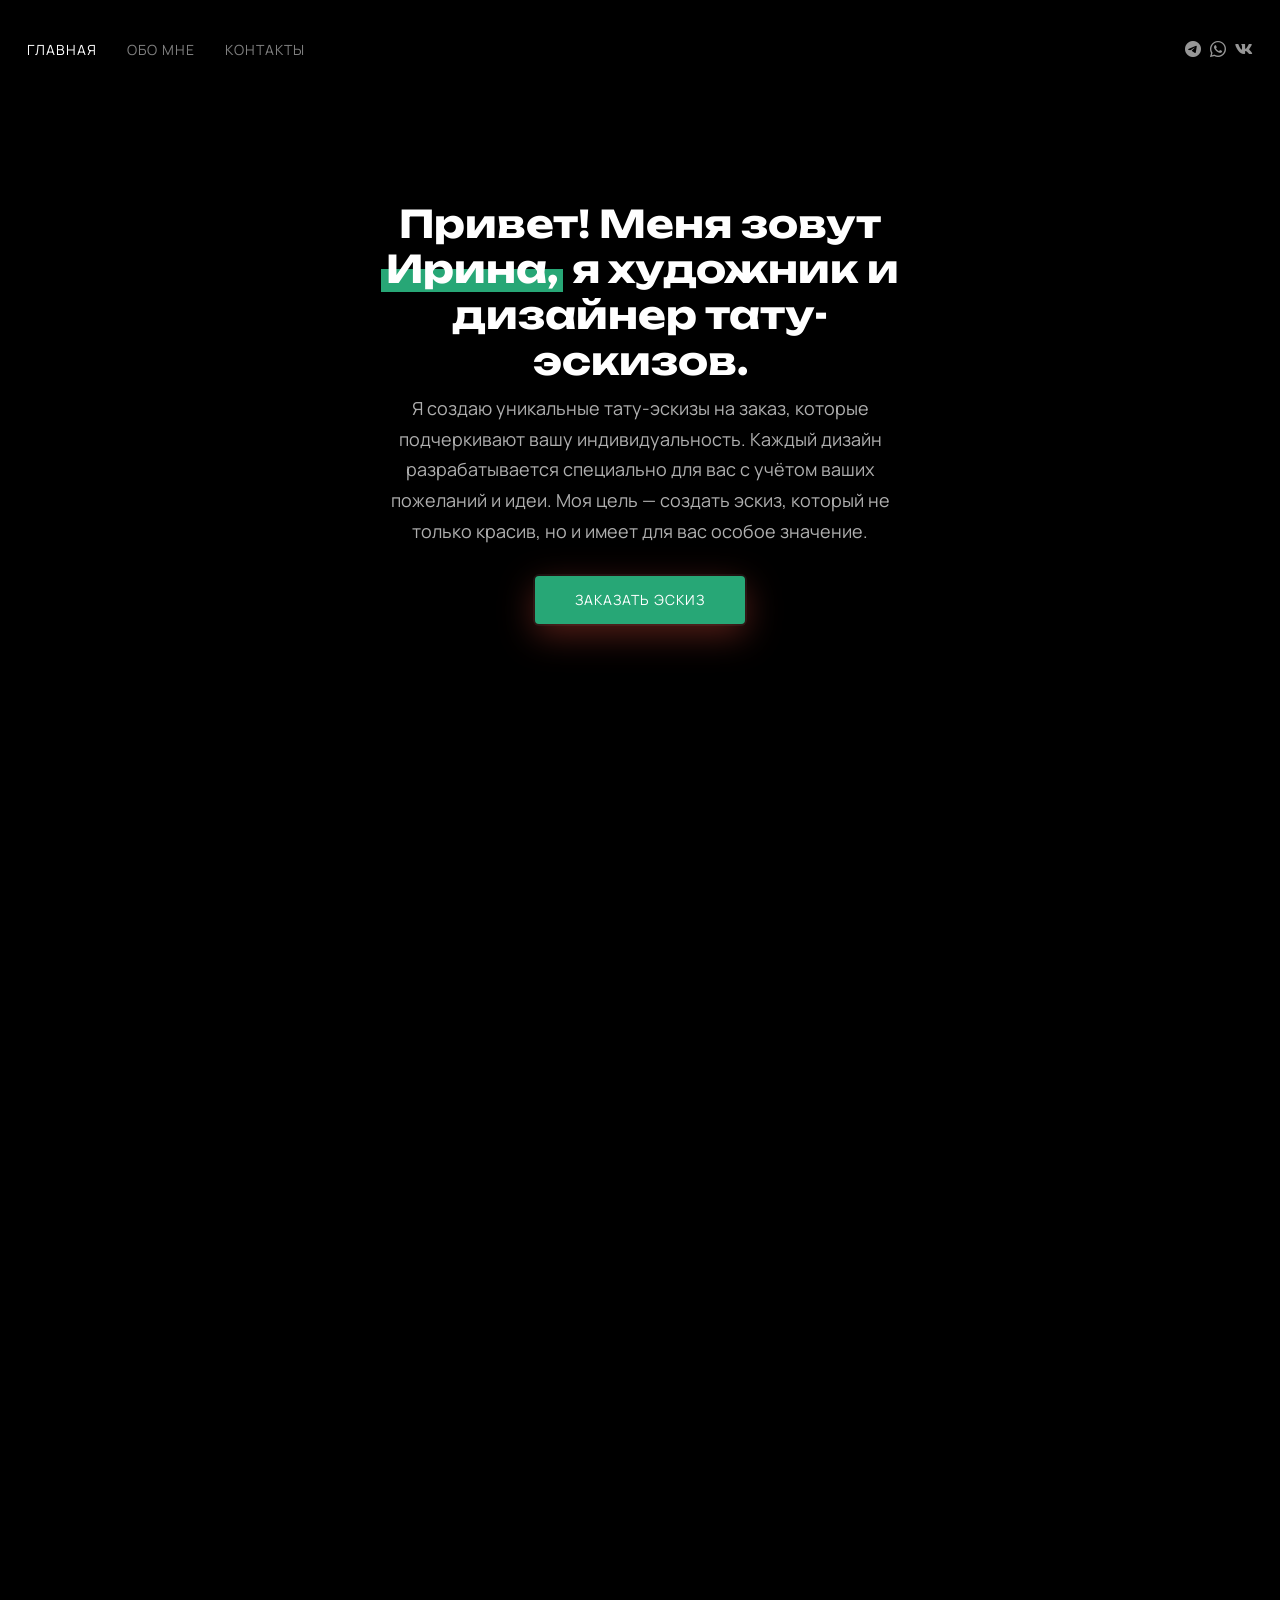
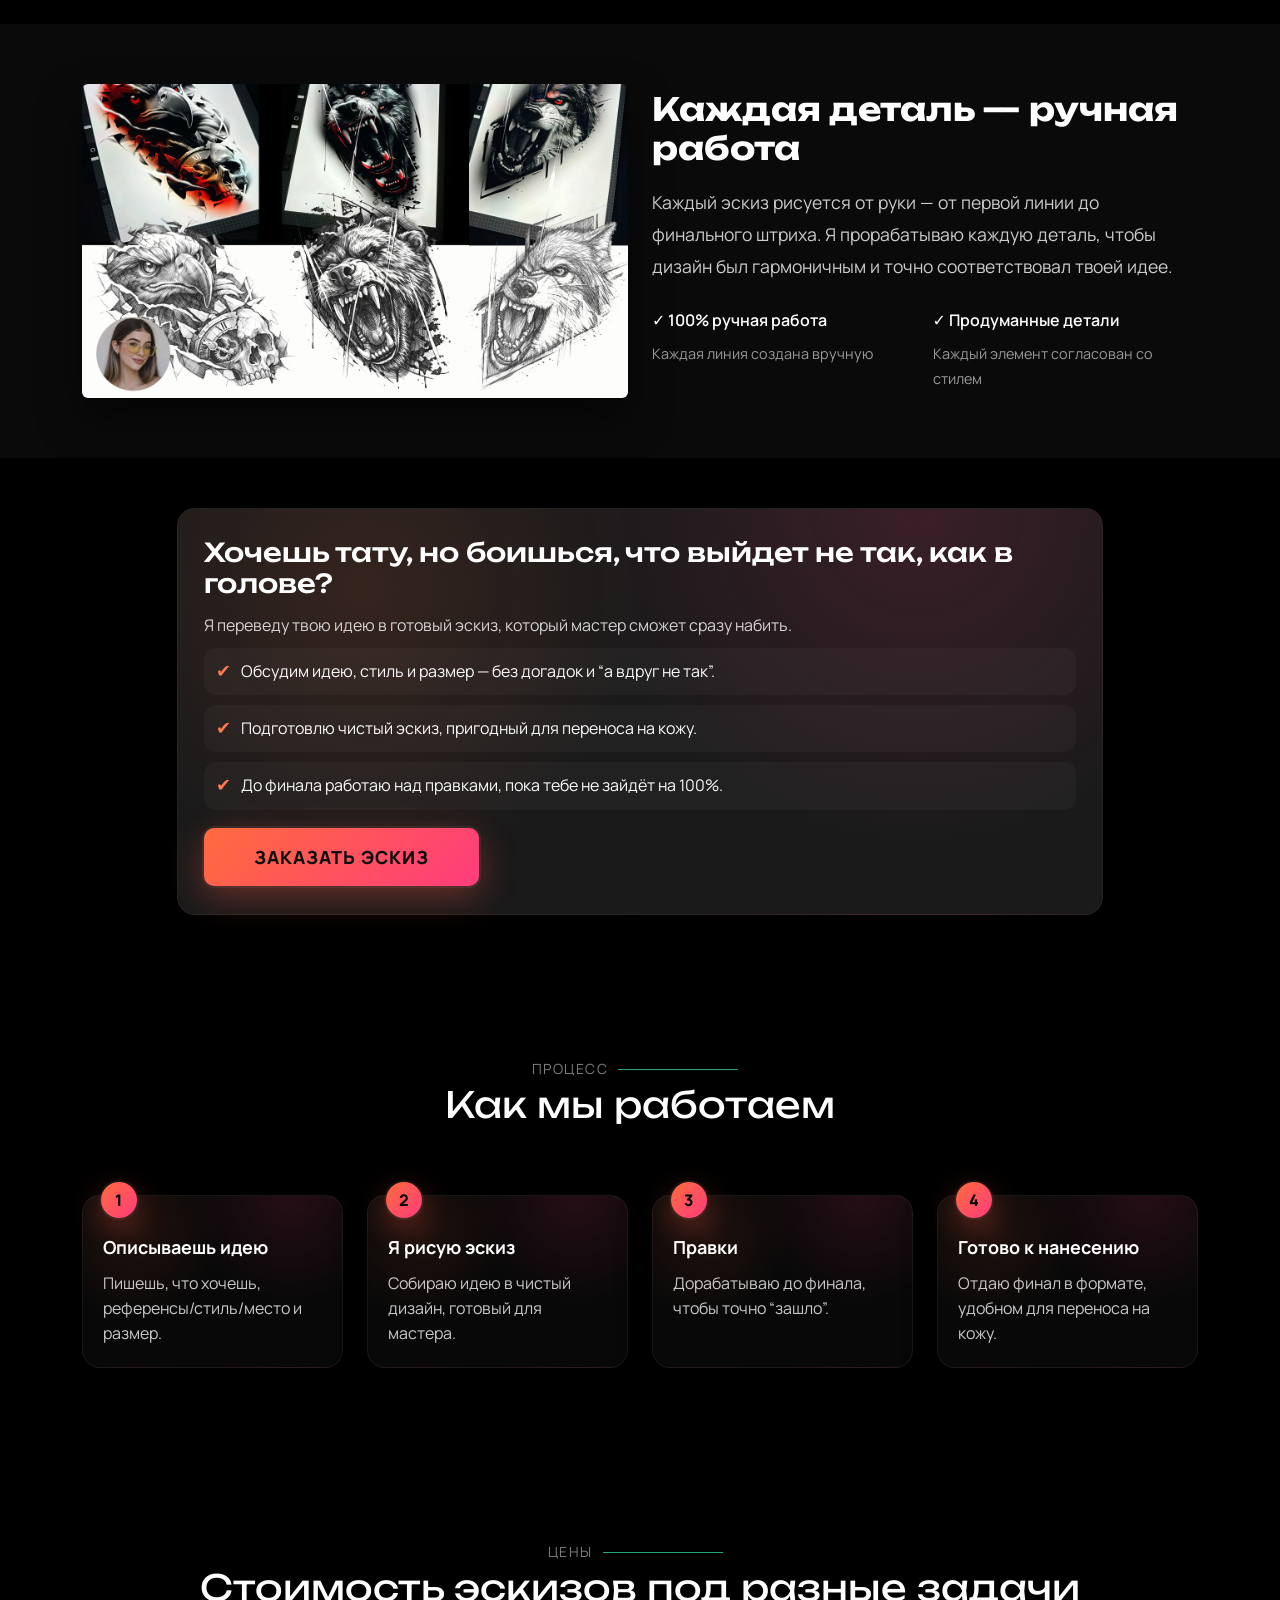
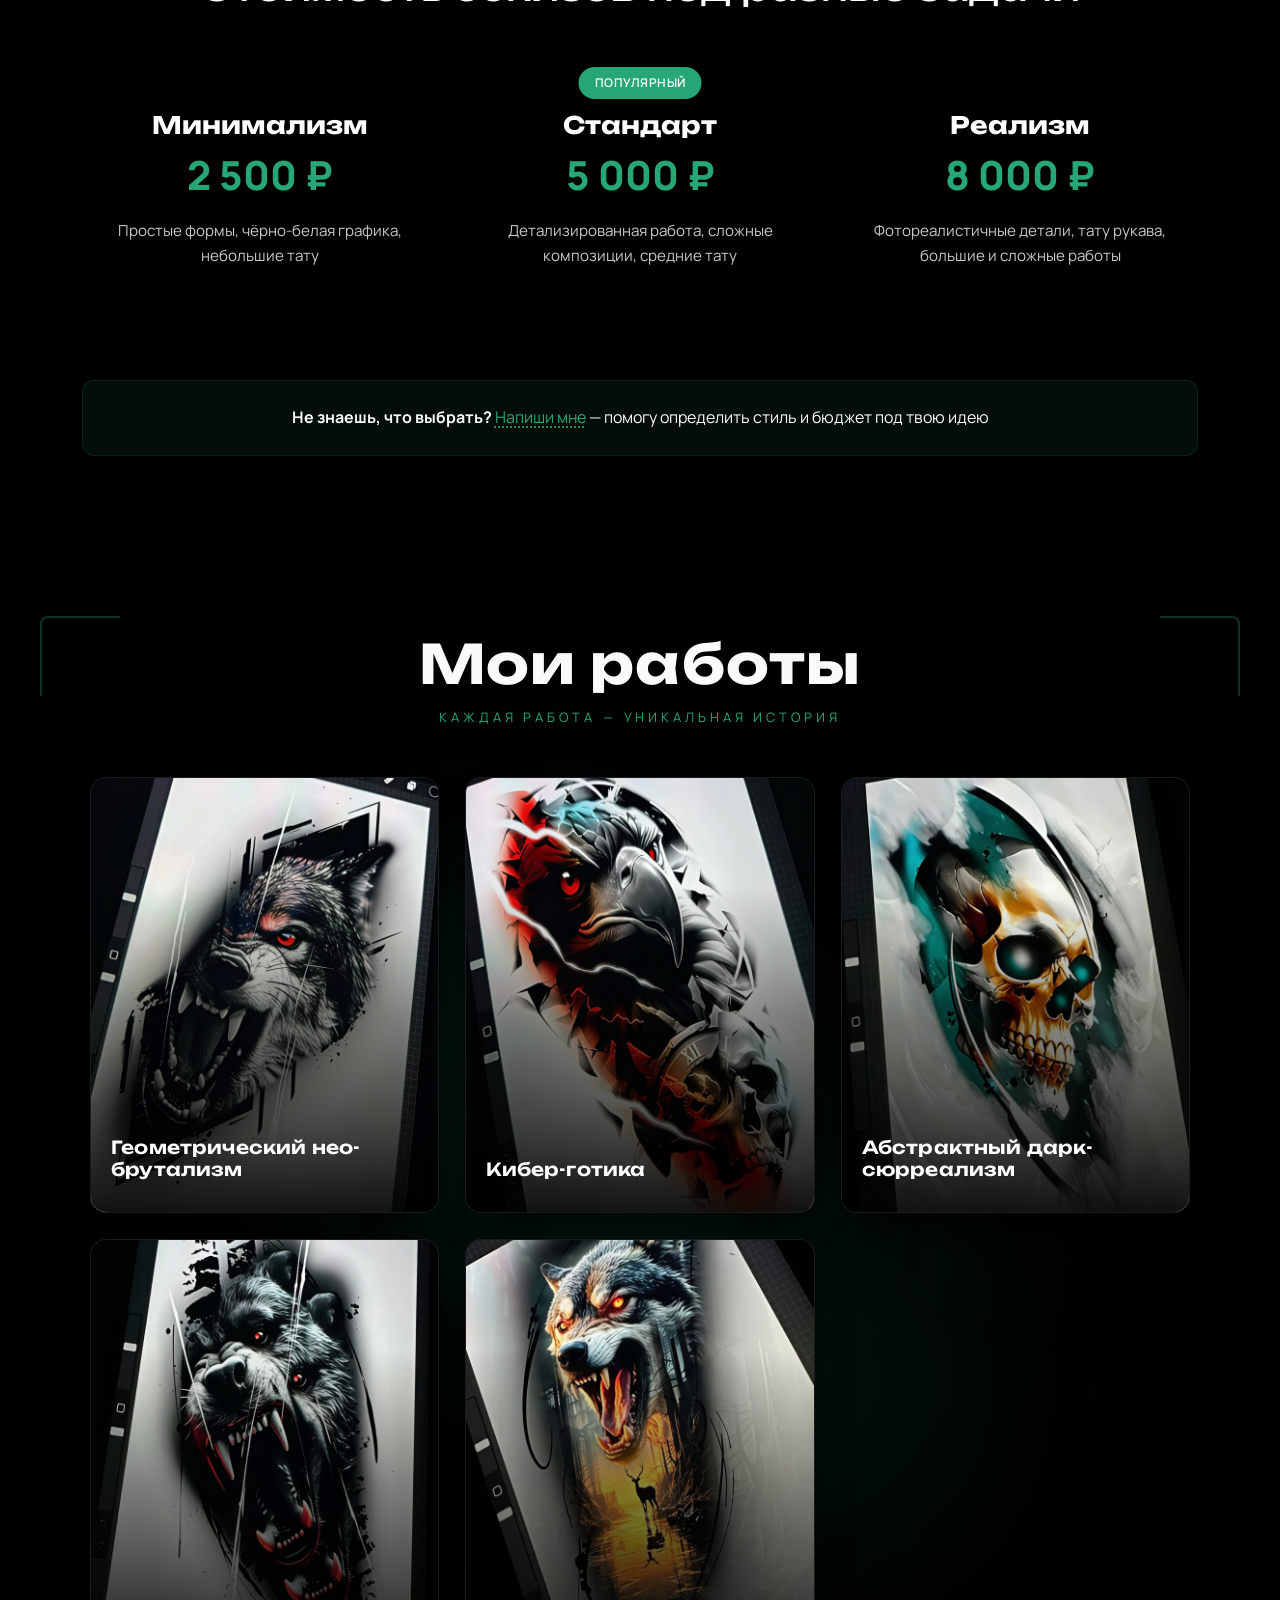
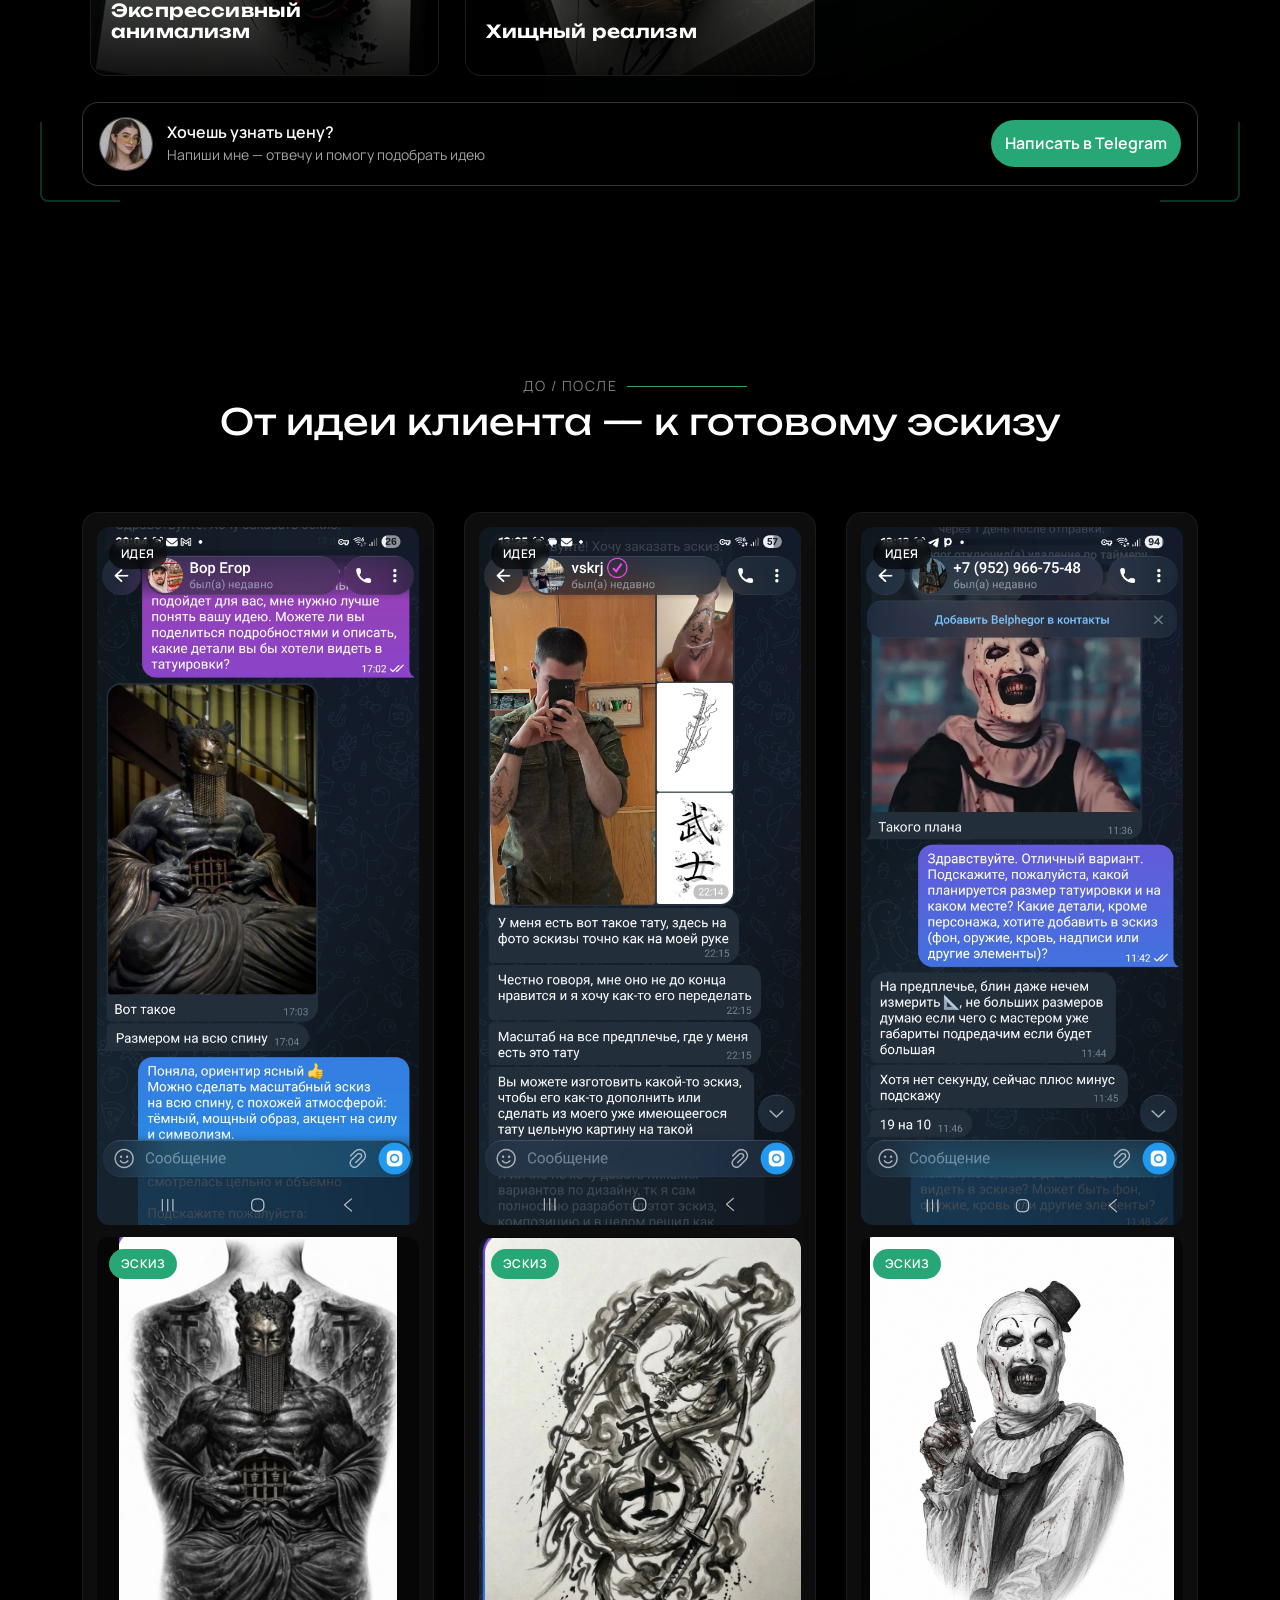
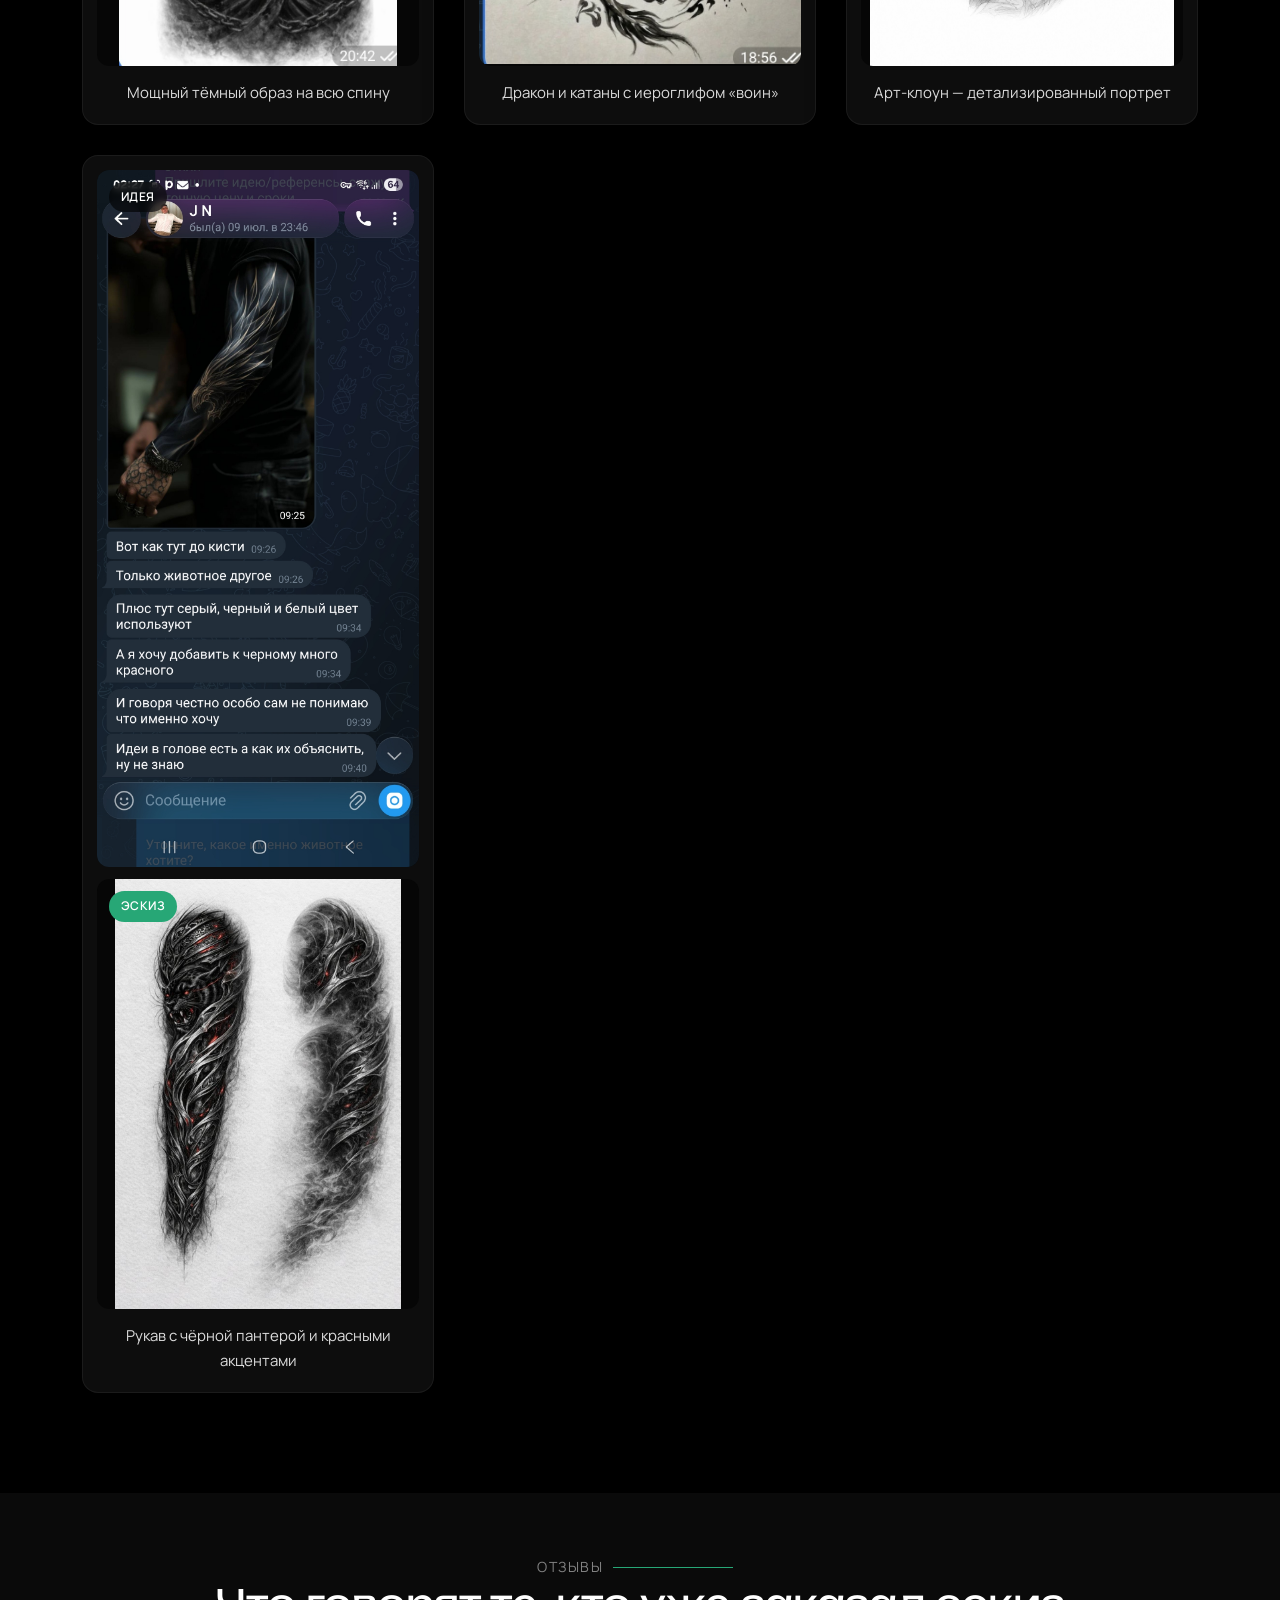
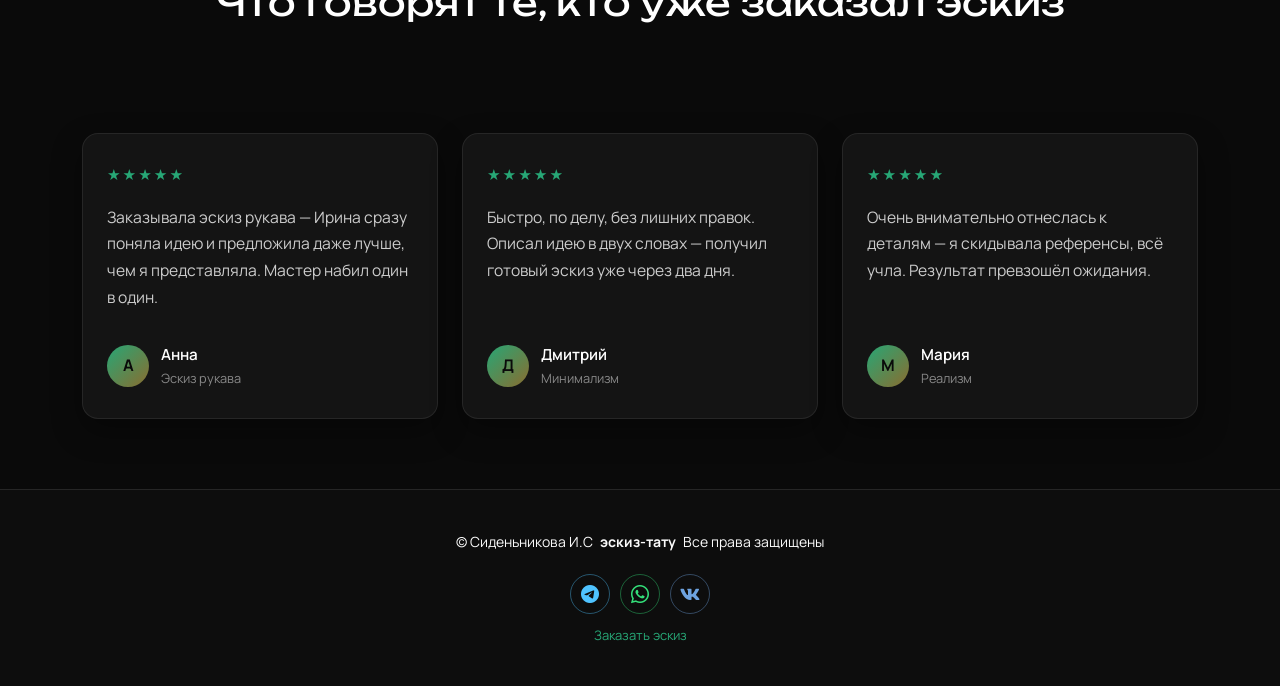
==== commit a002e2e5: "322222" ====
--- a/index.html
+++ b/index.html
@@ -47,7 +47,7 @@
 
   <!-- Critical CSS preload -->
   <link rel="preload" href="assets/vendor/bootstrap/css/bootstrap.min.css" as="style">
-  <link rel="preload" href="assets/css/main.css?v=2.2" as="style">
+  <link rel="preload" href="assets/css/main.css?v=2.3" as="style">
 
   <!-- Vendor CSS Files -->
   <link href="assets/vendor/bootstrap/css/bootstrap.min.css" rel="stylesheet">
@@ -57,9 +57,10 @@
   <link href="assets/vendor/swiper/swiper-bundle.min.css" rel="stylesheet">
 
   <!-- Main CSS File -->
-  <link href="assets/css/main.css?v=2.2" rel="stylesheet">
+  <link href="assets/css/main.css?v=2.3" rel="stylesheet">
 
   <link rel="stylesheet" href="https://cdnjs.cloudflare.com/ajax/libs/font-awesome/5.15.2/css/all.min.css"/>
+
 </head>
 
 
@@ -471,6 +472,55 @@
       </div>
     </section><!-- /Before After Section -->
 
+    <!-- Reviews Section -->
+    <!-- Замените имена, тексты отзывов и оценки на реальные — это placeholder-контент -->
+    <section id="reviews" class="section reviews-section">
+      <div class="container" data-aos="fade-up" data-aos-delay="80">
+        <div class="section-title text-center">
+          <h2>Отзывы</h2>
+          <p>Что говорят те, кто уже заказал эскиз</p>
+        </div>
+
+        <div class="reviews-grid">
+          <div class="review-card" data-aos="fade-up" data-aos-delay="100">
+            <div class="review-card__stars">★★★★★</div>
+            <p class="review-card__text">Заказывала эскиз рукава — Ирина сразу поняла идею и предложила даже лучше, чем я представляла. Мастер набил один в один.</p>
+            <div class="review-card__author">
+              <div class="review-card__avatar">А</div>
+              <div>
+                <div class="review-card__name">Анна</div>
+                <div class="review-card__meta">Эскиз рукава</div>
+              </div>
+            </div>
+          </div>
+
+          <div class="review-card" data-aos="fade-up" data-aos-delay="150">
+            <div class="review-card__stars">★★★★★</div>
+            <p class="review-card__text">Быстро, по делу, без лишних правок. Описал идею в двух словах — получил готовый эскиз уже через два дня.</p>
+            <div class="review-card__author">
+              <div class="review-card__avatar">Д</div>
+              <div>
+                <div class="review-card__name">Дмитрий</div>
+                <div class="review-card__meta">Минимализм</div>
+              </div>
+            </div>
+          </div>
+
+          <div class="review-card" data-aos="fade-up" data-aos-delay="200">
+            <div class="review-card__stars">★★★★★</div>
+            <p class="review-card__text">Очень внимательно отнеслась к деталям — я скидывала референсы, всё учла. Результат превзошёл ожидания.</p>
+            <div class="review-card__author">
+              <div class="review-card__avatar">М</div>
+              <div>
+                <div class="review-card__name">Мария</div>
+                <div class="review-card__meta">Реализм</div>
+              </div>
+            </div>
+          </div>
+        </div>
+      </div>
+    </section><!-- /Reviews Section -->
+
   </main>
 
   <footer id="footer" class="footer">
@@ -498,7 +548,7 @@
   <!-- Order Modal -->
 <div class="order-modal" id="orderModal">
   <div class="order-modal__dialog">
-    <button class="order-modal__close" type="button" aria-label="Закрыть">✕</button>
+    <button class="order-modal__close" type="button" aria-label="Закрыть"><i class="bi bi-x-lg"></i></button>
 
     <div class="order-modal__title">
       Создадим твой уникальный тату-эскиз вместе
@@ -529,10 +579,24 @@
 
         <button type="submit" class="order-form__submit">Отправить заявку</button>
         <p class="order-form__hint" id="orderFormHint">Я сразу получу твою заявку — дальше останется один шаг.</p>
+        <button type="button" class="order-examples-trigger" id="openExamplesBtn">
+          <i class="bi bi-images"></i> Посмотреть примеры работ
+        </button>
       </form>
+    </div>
+
+  </div>
+</div>
+
+  <!-- Попап с примерами работ: вынесен из формы заказа отдельно -->
+  <div class="order-modal" id="examplesModal">
+    <div class="order-modal__dialog">
+      <button class="order-modal__close" type="button" aria-label="Закрыть" id="examplesCloseBtn"><i class="bi bi-x-lg"></i></button>
+
+      <div class="order-modal__title">Примеры работ</div>
+      <div class="order-modal__text">Несколько эскизов, которые я делала для клиентов.</div>
 
       <div class="order-carousel">
-        <span class="order-carousel__label">Откроется в новом окне</span>
         <div class="order-carousel__viewport">
           <div class="order-carousel__track" id="orderCarouselTrack">
             <div class="order-carousel__item">
@@ -565,17 +629,14 @@
             <button class="order-carousel__arrow order-carousel__arrow--next" type="button" data-dir="1">›</button>
           </div>
         </div>
-        <small>Примеры работ</small>
       </div>
     </div>
-
   </div>
-</div>
 
   <!-- Попап уточняющих вопросов: показывается вместо отправки, если описание идеи слишком короткое -->
   <div class="order-modal" id="clarifyModal">
     <div class="order-modal__dialog order-modal__dialog--sm">
-      <button class="order-modal__close" type="button" aria-label="Закрыть" id="clarifyCloseBtn">✕</button>
+      <button class="order-modal__close" type="button" aria-label="Закрыть" id="clarifyCloseBtn"><i class="bi bi-x-lg"></i></button>
 
       <div class="order-modal__title">Расскажи чуть подробнее</div>
       <div class="order-modal__text">
@@ -595,7 +656,7 @@
   <!-- Модалка подтверждения: показывается после отправки формы, вместо модалки заказа -->
   <div class="order-modal" id="thanksModal">
     <div class="order-modal__dialog order-modal__dialog--sm">
-      <button class="order-modal__close" type="button" aria-label="Закрыть">✕</button>
+      <button class="order-modal__close" type="button" aria-label="Закрыть"><i class="bi bi-x-lg"></i></button>
 
       <div class="order-thanks">
         <div class="order-thanks__icon">✓</div>
@@ -628,7 +689,7 @@
   <!-- Telegram Modal -->
   <div class="order-modal" id="telegramModal" style="display: none;">
     <div class="order-modal__dialog">
-      <button class="order-modal__close" type="button" aria-label="Закрыть" onclick="closeTelegramModal()">✕</button>
+      <button class="order-modal__close" type="button" aria-label="Закрыть" onclick="closeTelegramModal()"><i class="bi bi-x-lg"></i></button>
       <div class="order-modal__title">Написать в Telegram</div>
       <div class="order-modal__text">
         Для работы Telegram в России нужно включить VPN. Если у вас нет VPN, лучше воспользуйтесь ВКонтакте.
@@ -659,7 +720,7 @@
   <!-- WhatsApp Modal -->
   <div class="order-modal" id="whatsappModal" style="display: none;">
     <div class="order-modal__dialog">
-      <button class="order-modal__close" type="button" aria-label="Закрыть" onclick="closeWhatsAppModal()">✕</button>
+      <button class="order-modal__close" type="button" aria-label="Закрыть" onclick="closeWhatsAppModal()"><i class="bi bi-x-lg"></i></button>
       <div class="order-modal__title">Написать в WhatsApp</div>
       <div class="order-modal__text">
         Для работы WhatsApp в России нужно включить VPN. Если у вас нет VPN, лучше воспользуйтесь ВКонтакте.
@@ -737,11 +798,12 @@
     });
   </script>
 
-  <!-- Логика попапа заказа: открытие/закрытие, переключатель мессенджеры/форма, карусель, отправка формы -->
+  <!-- Логика попапа заказа: открытие/закрытие, попап примеров работ, карусель, отправка формы -->
   <script>
     (function () {
       var orderModal = document.getElementById('orderModal');
       var thanksModal = document.getElementById('thanksModal');
+      var examplesModal = document.getElementById('examplesModal');
       if (!orderModal) return;
 
       var closeBtn = orderModal.querySelector('.order-modal__close');
@@ -774,6 +836,15 @@
 
       function closeThanksModal() {
         closeModal(thanksModal);
+      }
+
+      function openExamplesModal(e) {
+        if (e) e.preventDefault();
+        if (examplesModal) openModal(examplesModal);
+      }
+
+      function closeExamplesModal() {
+        if (examplesModal) closeModal(examplesModal);
       }
 
       triggers.forEach(function (t) {
@@ -794,16 +865,28 @@
         });
       }
 
+      // Попап "Примеры работ" — открывается кнопкой из формы заказа, не закрывает саму форму
+      var openExamplesBtn = document.getElementById('openExamplesBtn');
+      var examplesCloseBtn = document.getElementById('examplesCloseBtn');
+      if (openExamplesBtn) openExamplesBtn.addEventListener('click', openExamplesModal);
+      if (examplesCloseBtn) examplesCloseBtn.addEventListener('click', closeExamplesModal);
+      if (examplesModal) {
+        examplesModal.addEventListener('click', function (e) {
+          if (e.target === examplesModal) closeExamplesModal();
+        });
+      }
+
       document.addEventListener('keydown', function (e) {
         if (e.key !== 'Escape') return;
         if (clarifyModal && clarifyModal.classList.contains('open')) closeClarifyModal(false);
+        else if (examplesModal && examplesModal.classList.contains('open')) closeExamplesModal();
         else if (thanksModal && thanksModal.classList.contains('open')) closeThanksModal();
         else if (orderModal.classList.contains('open')) closeOrderModal();
       });
 
-      // Стрелки карусели
+      // Стрелки карусели (карусель теперь живёт в попапе examplesModal)
       var track = document.getElementById('orderCarouselTrack');
-      var arrows = orderModal.querySelectorAll('.order-carousel__arrow');
+      var arrows = document.querySelectorAll('.order-carousel__arrow');
       arrows.forEach(function (btn) {
         btn.addEventListener('click', function () {
           if (!track) return;
@@ -815,8 +898,8 @@
       });
 
       // --- Валидация идеи выполняется перед реальной отправкой формы ---
-      // Отправка идёт через fetch() на собственную serverless-функцию
-      // /api/send-telegram, которая пересылает заявку в Telegram.
+      // Отправка идёт через fetch() на собственную serverless-функцию в Yandex Cloud,
+      // которая пересылает заявку в Telegram.
 
       // --- Попап с уточняющими вопросами, если описание идеи слишком короткое ---
       var MIN_IDEA_LENGTH = 15; // минимум символов в описании идеи
@@ -824,6 +907,7 @@
       var clarifyCloseBtn = document.getElementById('clarifyCloseBtn');
       var clarifyBackBtn = document.getElementById('clarifyBackBtn');
       var ideaField = document.getElementById('orderIdea');
+      var nameField = document.getElementById('orderName');
 
       function openClarifyModal() {
         openModal(clarifyModal);
@@ -844,14 +928,80 @@
         });
       }
 
+      // --- Автосохранение полей формы, чтобы текст не терялся при закрытии попапа ---
+      // Сохраняем в localStorage при каждом вводе, восстанавливаем при загрузке страницы,
+      // очищаем только после успешной отправки заявки.
+      var DRAFT_KEY = 'orderFormDraft';
+
+      function saveDraft() {
+        try {
+          localStorage.setItem(DRAFT_KEY, JSON.stringify({
+            name: nameField ? nameField.value : '',
+            idea: ideaField ? ideaField.value : ''
+          }));
+        } catch (e) { /* localStorage недоступен — просто не сохраняем */ }
+      }
+
+      function restoreDraft() {
+        try {
+          var raw = localStorage.getItem(DRAFT_KEY);
+          if (!raw) return;
+          var draft = JSON.parse(raw);
+          if (nameField && draft.name) nameField.value = draft.name;
+          if (ideaField && draft.idea) ideaField.value = draft.idea;
+        } catch (e) { /* повреждённый черновик — игнорируем */ }
+      }
+
+      function clearDraft() {
+        try { localStorage.removeItem(DRAFT_KEY); } catch (e) { /* noop */ }
+      }
+
+      restoreDraft();
+      if (nameField) nameField.addEventListener('input', saveDraft);
+      if (ideaField) ideaField.addEventListener('input', saveDraft);
+
+      // --- Отправка с таймаутом и одной повторной попыткой ---
+      // Без setTimeout на fetch запрос может "зависнуть" при плохой сети и никогда
+      // не завершиться ошибкой — из-за этого раньше форма иногда как будто не отправлялась.
+      var TELEGRAM_ENDPOINT = 'https://functions.yandexcloud.net/d4edfgmph4osl5rk81p6';
+      var REQUEST_TIMEOUT_MS = 12000;
+
+      function sendOrderOnce(payload) {
+        var controller = ('AbortController' in window) ? new AbortController() : null;
+        var timer = controller ? setTimeout(function () { controller.abort(); }, REQUEST_TIMEOUT_MS) : null;
+
+        return fetch(TELEGRAM_ENDPOINT, {
+          method: 'POST',
+          headers: { 'Content-Type': 'application/json' },
+          body: JSON.stringify(payload),
+          signal: controller ? controller.signal : undefined
+        })
+          .then(function (res) {
+            return res.json().then(function (data) {
+              if (!res.ok || !data.ok) throw new Error(data && data.error ? data.error : 'Ошибка отправки');
+              return data;
+            });
+          })
+          .finally(function () {
+            if (timer) clearTimeout(timer);
+          });
+      }
+
+      function sendOrderWithRetry(payload, attemptsLeft) {
+        return sendOrderOnce(payload).catch(function (err) {
+          if (attemptsLeft > 1) return sendOrderWithRetry(payload, attemptsLeft - 1);
+          throw err;
+        });
+      }
+
       // Отправка формы заявки
       var form = document.getElementById('orderRequestForm');
       if (form) {
         form.addEventListener('submit', function (e) {
           e.preventDefault();
 
-          var name = document.getElementById('orderName').value.trim();
-          var idea = document.getElementById('orderIdea').value.trim();
+          var name = nameField.value.trim();
+          var idea = ideaField.value.trim();
           var submitBtn = form.querySelector('.order-form__submit');
           var hint = document.getElementById('orderFormHint');
 
@@ -865,27 +1015,25 @@
             submitBtn.disabled = true;
             submitBtn.textContent = 'Отправка...';
           }
-
-          fetch('https://functions.yandexcloud.net/d4edfgmph4osl5rk81p6', {
-            method: 'POST',
-            headers: { 'Content-Type': 'application/json' },
-            body: JSON.stringify({ name: name, idea: idea })
-          })
-            .then(function (res) {
-              return res.json().then(function (data) {
-                if (!res.ok || !data.ok) throw new Error(data && data.error ? data.error : 'Ошибка отправки');
-                return data;
-              });
-            })
+          if (hint) {
+            hint.textContent = 'Я сразу получу твою заявку — дальше останется один шаг.';
+            hint.style.color = '';
+          }
+
+          sendOrderWithRetry({ name: name, idea: idea }, 2)
             .then(function () {
               form.reset();
+              clearDraft();
               closeOrderModal();
               openThanksModal();
             })
             .catch(function (err) {
               console.error('Ошибка отправки заявки:', err);
               if (hint) {
-                hint.textContent = 'Не удалось отправить заявку. Попробуйте ещё раз или напишите в мессенджер.';
+                var isTimeout = err && err.name === 'AbortError';
+                hint.textContent = isTimeout
+                  ? 'Сервер долго отвечает. Попробуйте ещё раз или напишите в мессенджер.'
+                  : 'Не удалось отправить заявку. Попробуйте ещё раз или напишите в мессенджер.';
                 hint.style.color = '#ff6b6b';
               }
             })
--- a/assets/css/main.css
+++ b/assets/css/main.css
@@ -205,19 +205,40 @@
   right: 12px;
   width: 28px;
   height: 28px;
+  padding: 0;
+  margin: 0;
   border-radius: 50%;
   background: rgba(255, 255, 255, 0.08);
   border: 1px solid rgba(255, 255, 255, 0.08);
   color: #fff;
   font-size: 16px;
-  display: grid;
-  place-items: center;
+  line-height: 1;
+  box-sizing: border-box;
+  display: flex;
+  align-items: center;
+  justify-content: center;
   cursor: pointer;
   transition: 0.25s;
 }
 
+.order-modal__close i {
+  display: block;
+  line-height: 1;
+}
+
 .order-modal__close:hover {
   background: rgba(255, 255, 255, 0.16);
+}
+
+/* Скрываем визуальный скроллбар/ползунок диалога, который был виден
+   у верхнего края попапа сразу при открытии — прокрутка при этом остаётся рабочей */
+.order-modal__dialog {
+  scrollbar-width: none;
+  -ms-overflow-style: none;
+}
+
+.order-modal__dialog::-webkit-scrollbar {
+  display: none;
 }
 
 .order-modal__title {
@@ -3222,3 +3243,106 @@
   font-size: 14px;
 }
 
+
+/* Кнопка "Примеры работ" под формой заказа */
+.order-examples-trigger {
+  display: flex;
+  align-items: center;
+  justify-content: center;
+  gap: 8px;
+  width: 100%;
+  margin-top: 14px;
+  padding: 12px 16px;
+  background: transparent;
+  border: 1px solid rgba(255, 255, 255, 0.18);
+  border-radius: 10px;
+  color: #fff;
+  font-family: inherit;
+  font-size: 0.95rem;
+  font-weight: 500;
+  cursor: pointer;
+  transition: border-color .25s ease, background .25s ease, transform .15s ease;
+}
+
+.order-examples-trigger:hover {
+  border-color: var(--accent-color, #c9a24b);
+  background: rgba(255, 255, 255, 0.04);
+}
+
+.order-examples-trigger:active {
+  transform: scale(0.98);
+}
+
+/* Секция отзывов */
+.reviews-section {
+  padding: 70px 0;
+  background: #0a0a0a;
+}
+
+.reviews-grid {
+  display: grid;
+  grid-template-columns: repeat(auto-fit, minmax(260px, 1fr));
+  gap: 24px;
+  margin-top: 40px;
+}
+
+.review-card {
+  background: #141414;
+  border: 1px solid rgba(255, 255, 255, 0.08);
+  border-radius: 16px;
+  padding: 28px 24px;
+  display: flex;
+  flex-direction: column;
+  gap: 16px;
+  box-shadow: 0 12px 30px rgba(0, 0, 0, 0.35);
+  transition: transform .25s ease, border-color .25s ease;
+}
+
+.review-card:hover {
+  transform: translateY(-4px);
+  border-color: rgba(201, 162, 75, 0.35);
+}
+
+.review-card__stars {
+  color: var(--accent-color, #c9a24b);
+  font-size: 0.95rem;
+  letter-spacing: 2px;
+}
+
+.review-card__text {
+  color: #ccc;
+  font-size: 0.98rem;
+  line-height: 1.7;
+  flex-grow: 1;
+}
+
+.review-card__author {
+  display: flex;
+  align-items: center;
+  gap: 12px;
+}
+
+.review-card__avatar {
+  width: 42px;
+  height: 42px;
+  border-radius: 50%;
+  background: linear-gradient(135deg, var(--accent-color, #c9a24b), #8a6c2f);
+  display: flex;
+  align-items: center;
+  justify-content: center;
+  color: #0a0a0a;
+  font-weight: 700;
+  font-size: 1rem;
+  flex-shrink: 0;
+}
+
+.review-card__name {
+  color: #fff;
+  font-weight: 600;
+  font-size: 0.95rem;
+}
+
+.review-card__meta {
+  color: #888;
+  font-size: 0.8rem;
+}
--- a/assets/css/main.css
+++ b/assets/css/main.css
@@ -205,19 +205,40 @@
   right: 12px;
   width: 28px;
   height: 28px;
+  padding: 0;
+  margin: 0;
   border-radius: 50%;
   background: rgba(255, 255, 255, 0.08);
   border: 1px solid rgba(255, 255, 255, 0.08);
   color: #fff;
   font-size: 16px;
-  display: grid;
-  place-items: center;
+  line-height: 1;
+  box-sizing: border-box;
+  display: flex;
+  align-items: center;
+  justify-content: center;
   cursor: pointer;
   transition: 0.25s;
 }
 
+.order-modal__close i {
+  display: block;
+  line-height: 1;
+}
+
 .order-modal__close:hover {
   background: rgba(255, 255, 255, 0.16);
+}
+
+/* Скрываем визуальный скроллбар/ползунок диалога, который был виден
+   у верхнего края попапа сразу при открытии — прокрутка при этом остаётся рабочей */
+.order-modal__dialog {
+  scrollbar-width: none;
+  -ms-overflow-style: none;
+}
+
+.order-modal__dialog::-webkit-scrollbar {
+  display: none;
 }
 
 .order-modal__title {
@@ -3222,3 +3243,106 @@
   font-size: 14px;
 }
 
+
+/* Кнопка "Примеры работ" под формой заказа */
+.order-examples-trigger {
+  display: flex;
+  align-items: center;
+  justify-content: center;
+  gap: 8px;
+  width: 100%;
+  margin-top: 14px;
+  padding: 12px 16px;
+  background: transparent;
+  border: 1px solid rgba(255, 255, 255, 0.18);
+  border-radius: 10px;
+  color: #fff;
+  font-family: inherit;
+  font-size: 0.95rem;
+  font-weight: 500;
+  cursor: pointer;
+  transition: border-color .25s ease, background .25s ease, transform .15s ease;
+}
+
+.order-examples-trigger:hover {
+  border-color: var(--accent-color, #c9a24b);
+  background: rgba(255, 255, 255, 0.04);
+}
+
+.order-examples-trigger:active {
+  transform: scale(0.98);
+}
+
+/* Секция отзывов */
+.reviews-section {
+  padding: 70px 0;
+  background: #0a0a0a;
+}
+
+.reviews-grid {
+  display: grid;
+  grid-template-columns: repeat(auto-fit, minmax(260px, 1fr));
+  gap: 24px;
+  margin-top: 40px;
+}
+
+.review-card {
+  background: #141414;
+  border: 1px solid rgba(255, 255, 255, 0.08);
+  border-radius: 16px;
+  padding: 28px 24px;
+  display: flex;
+  flex-direction: column;
+  gap: 16px;
+  box-shadow: 0 12px 30px rgba(0, 0, 0, 0.35);
+  transition: transform .25s ease, border-color .25s ease;
+}
+
+.review-card:hover {
+  transform: translateY(-4px);
+  border-color: rgba(201, 162, 75, 0.35);
+}
+
+.review-card__stars {
+  color: var(--accent-color, #c9a24b);
+  font-size: 0.95rem;
+  letter-spacing: 2px;
+}
+
+.review-card__text {
+  color: #ccc;
+  font-size: 0.98rem;
+  line-height: 1.7;
+  flex-grow: 1;
+}
+
+.review-card__author {
+  display: flex;
+  align-items: center;
+  gap: 12px;
+}
+
+.review-card__avatar {
+  width: 42px;
+  height: 42px;
+  border-radius: 50%;
+  background: linear-gradient(135deg, var(--accent-color, #c9a24b), #8a6c2f);
+  display: flex;
+  align-items: center;
+  justify-content: center;
+  color: #0a0a0a;
+  font-weight: 700;
+  font-size: 1rem;
+  flex-shrink: 0;
+}
+
+.review-card__name {
+  color: #fff;
+  font-weight: 600;
+  font-size: 0.95rem;
+}
+
+.review-card__meta {
+  color: #888;
+  font-size: 0.8rem;
+}
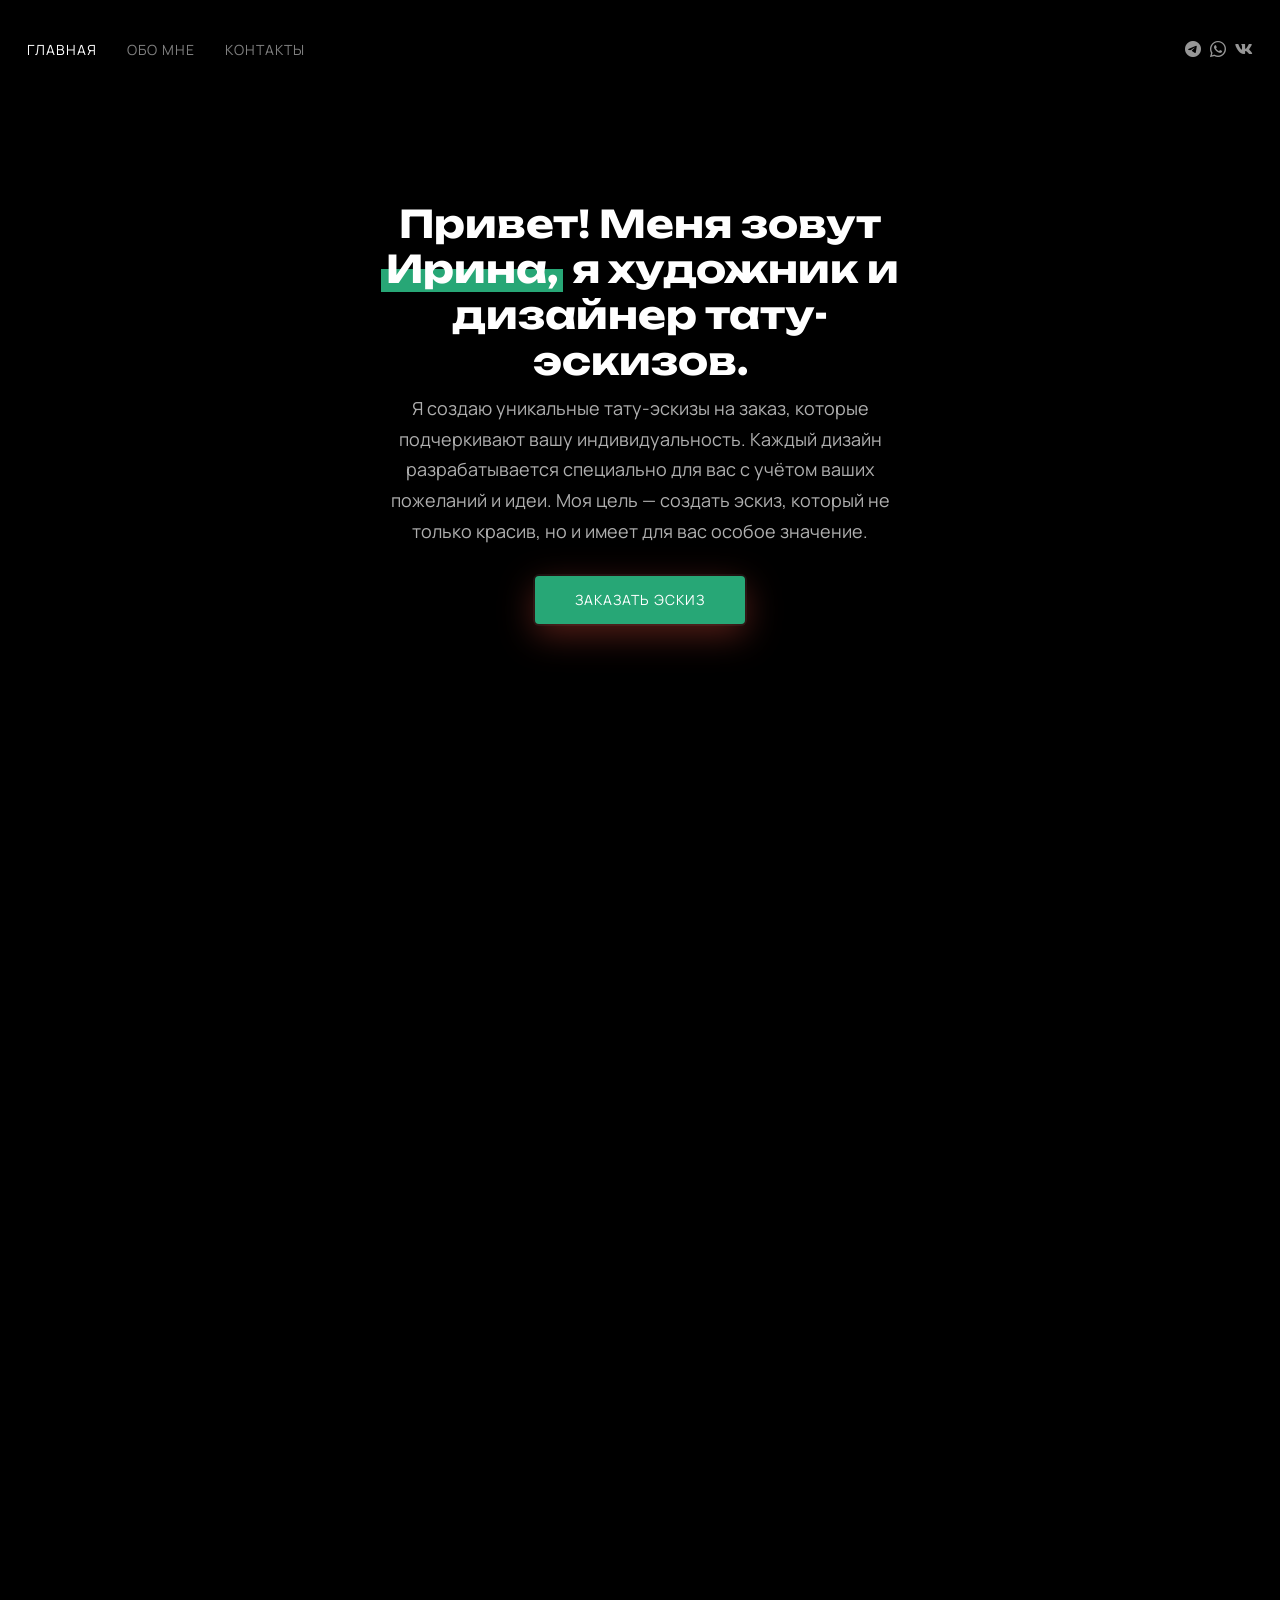
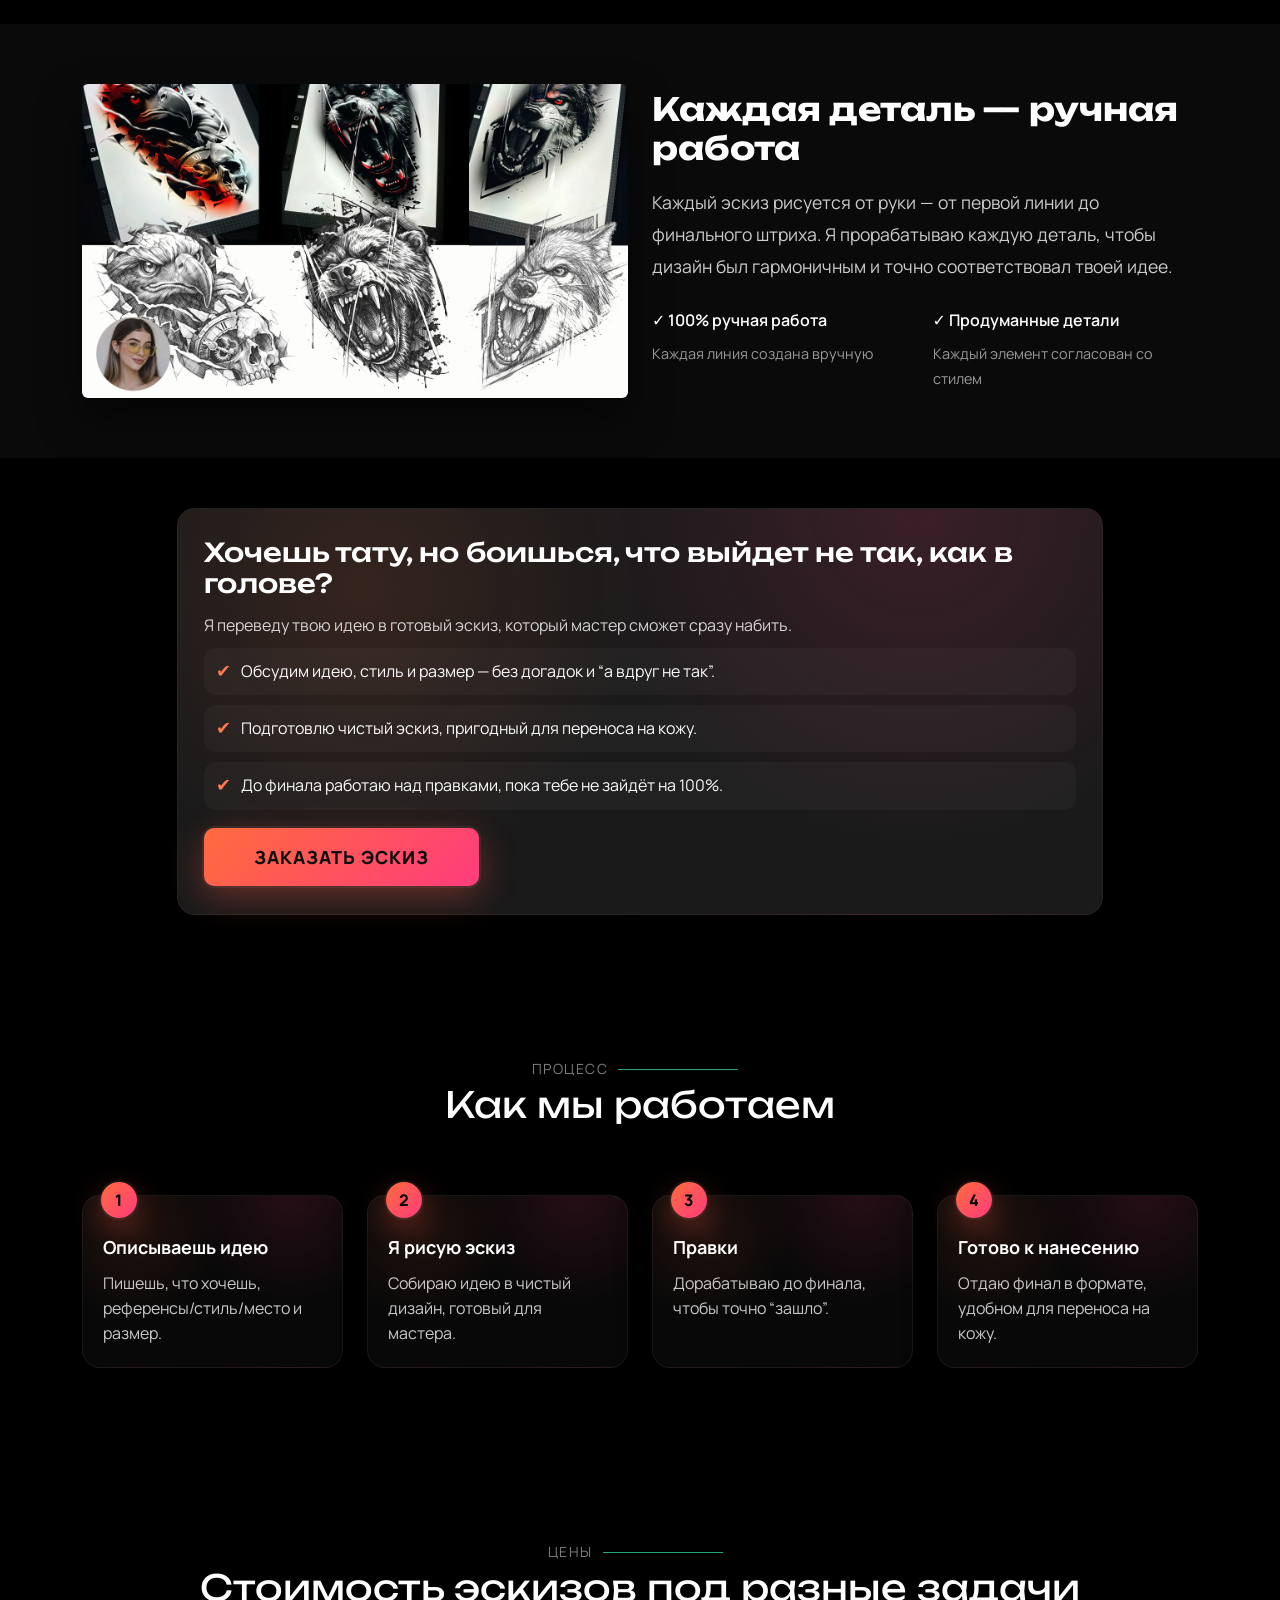
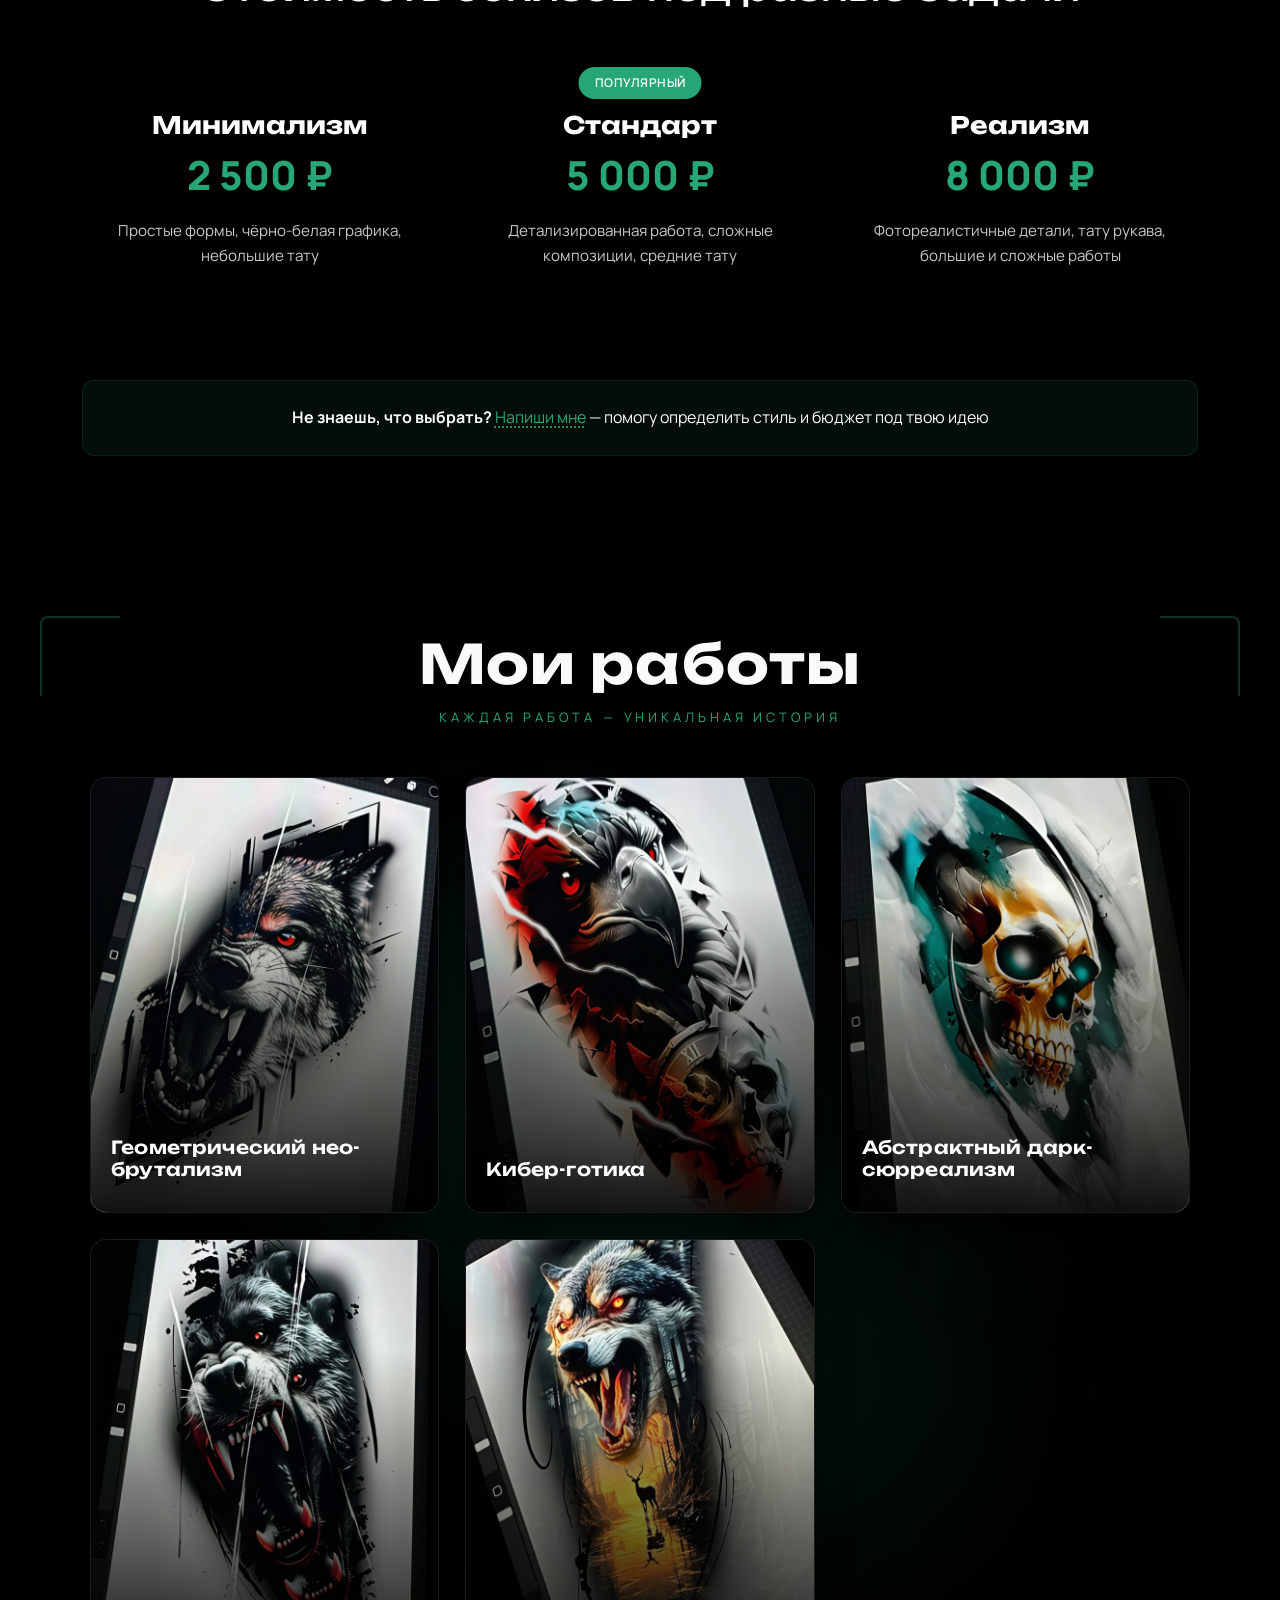
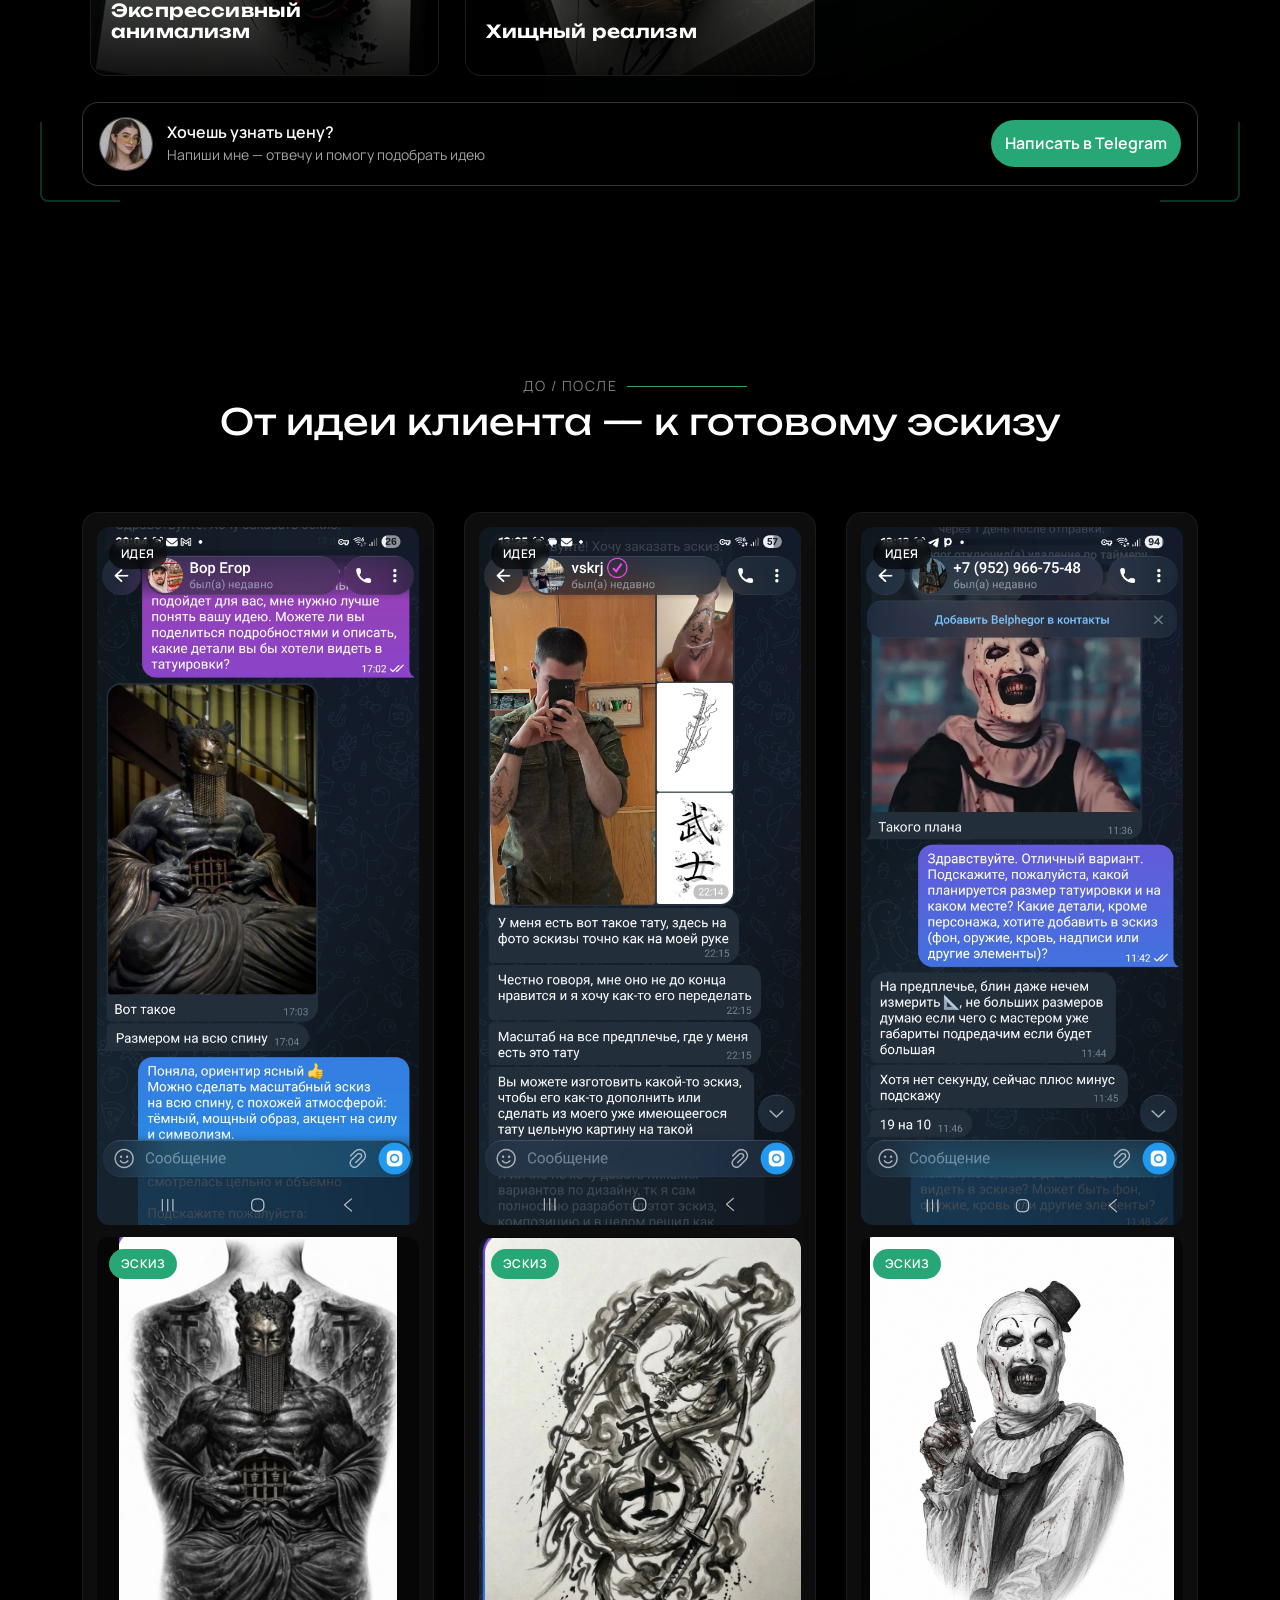
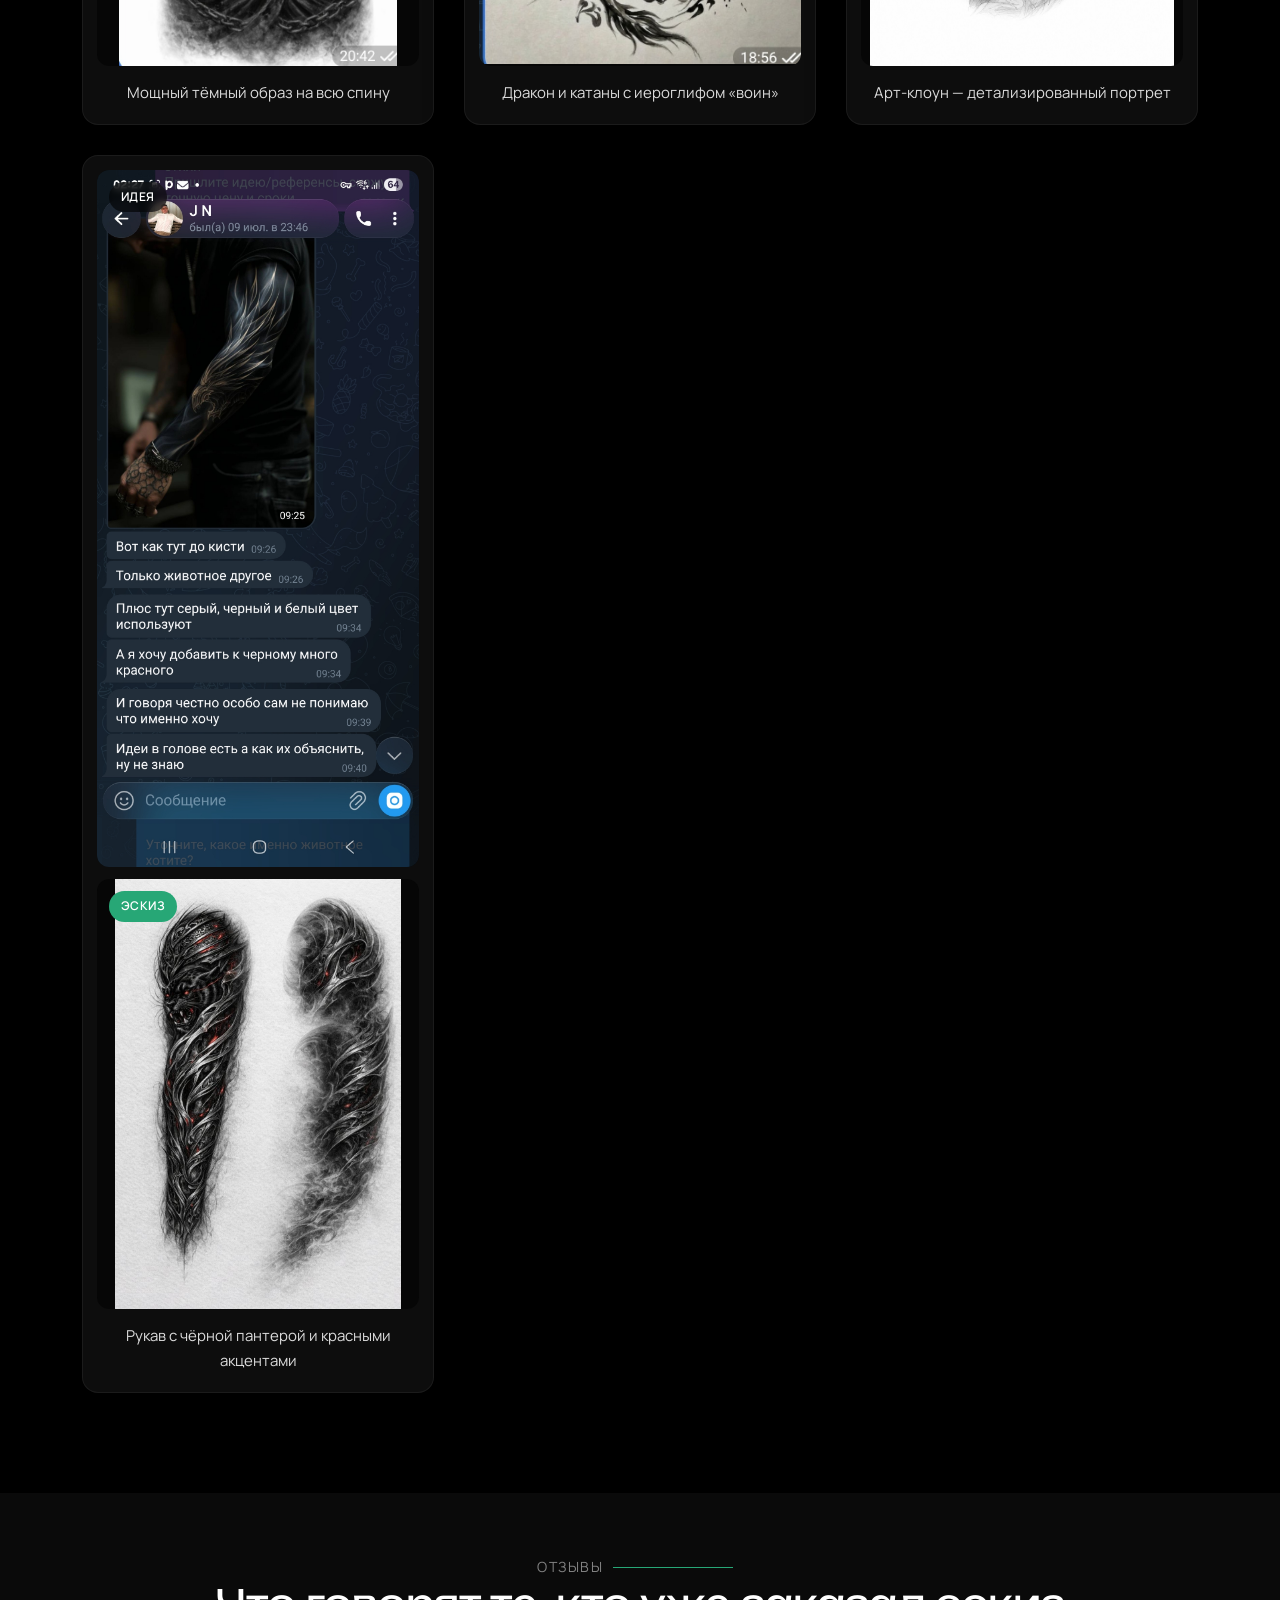
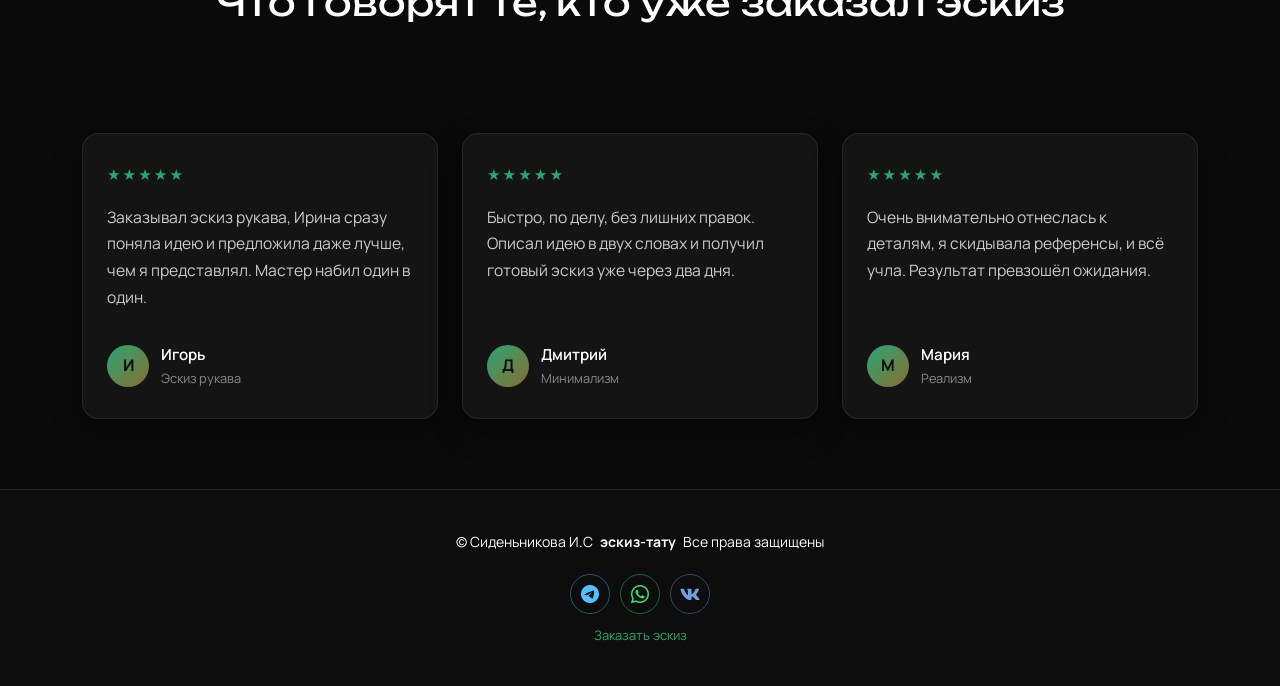
==== commit e7881d44: "3222" ====
--- a/index.html
+++ b/index.html
@@ -484,11 +484,11 @@
         <div class="reviews-grid">
           <div class="review-card" data-aos="fade-up" data-aos-delay="100">
             <div class="review-card__stars">★★★★★</div>
-            <p class="review-card__text">Заказывала эскиз рукава — Ирина сразу поняла идею и предложила даже лучше, чем я представляла. Мастер набил один в один.</p>
+            <p class="review-card__text">Заказывал эскиз рукава, Ирина сразу поняла идею и предложила даже лучше, чем я представлял. Мастер набил один в один.</p>
             <div class="review-card__author">
-              <div class="review-card__avatar">А</div>
+              <div class="review-card__avatar">И</div>
               <div>
-                <div class="review-card__name">Анна</div>
+                <div class="review-card__name">Игорь</div>
                 <div class="review-card__meta">Эскиз рукава</div>
               </div>
             </div>
@@ -496,7 +496,7 @@
 
           <div class="review-card" data-aos="fade-up" data-aos-delay="150">
             <div class="review-card__stars">★★★★★</div>
-            <p class="review-card__text">Быстро, по делу, без лишних правок. Описал идею в двух словах — получил готовый эскиз уже через два дня.</p>
+            <p class="review-card__text">Быстро, по делу, без лишних правок. Описал идею в двух словах и получил готовый эскиз уже через два дня.</p>
             <div class="review-card__author">
               <div class="review-card__avatar">Д</div>
               <div>
@@ -508,7 +508,7 @@
 
           <div class="review-card" data-aos="fade-up" data-aos-delay="200">
             <div class="review-card__stars">★★★★★</div>
-            <p class="review-card__text">Очень внимательно отнеслась к деталям — я скидывала референсы, всё учла. Результат превзошёл ожидания.</p>
+            <p class="review-card__text">Очень внимательно отнеслась к деталям, я скидывала референсы, и всё учла. Результат превзошёл ожидания.</p>
             <div class="review-card__author">
               <div class="review-card__avatar">М</div>
               <div>
--- a/assets/css/main.css
+++ b/assets/css/main.css
@@ -1632,6 +1632,13 @@
   bottom: 15px;
 }
 
+/* Прячем кнопку прокрутки наверх, пока открыт любой попап */
+body.modal-open .scroll-top {
+  visibility: hidden !important;
+  opacity: 0 !important;
+  pointer-events: none;
+}
+
 /*--------------------------------------------------------------
 # Disable aos animation delay on mobile devices
 --------------------------------------------------------------*/
--- a/assets/css/main.css
+++ b/assets/css/main.css
@@ -1632,6 +1632,13 @@
   bottom: 15px;
 }
 
+/* Прячем кнопку прокрутки наверх, пока открыт любой попап */
+body.modal-open .scroll-top {
+  visibility: hidden !important;
+  opacity: 0 !important;
+  pointer-events: none;
+}
+
 /*--------------------------------------------------------------
 # Disable aos animation delay on mobile devices
 --------------------------------------------------------------*/
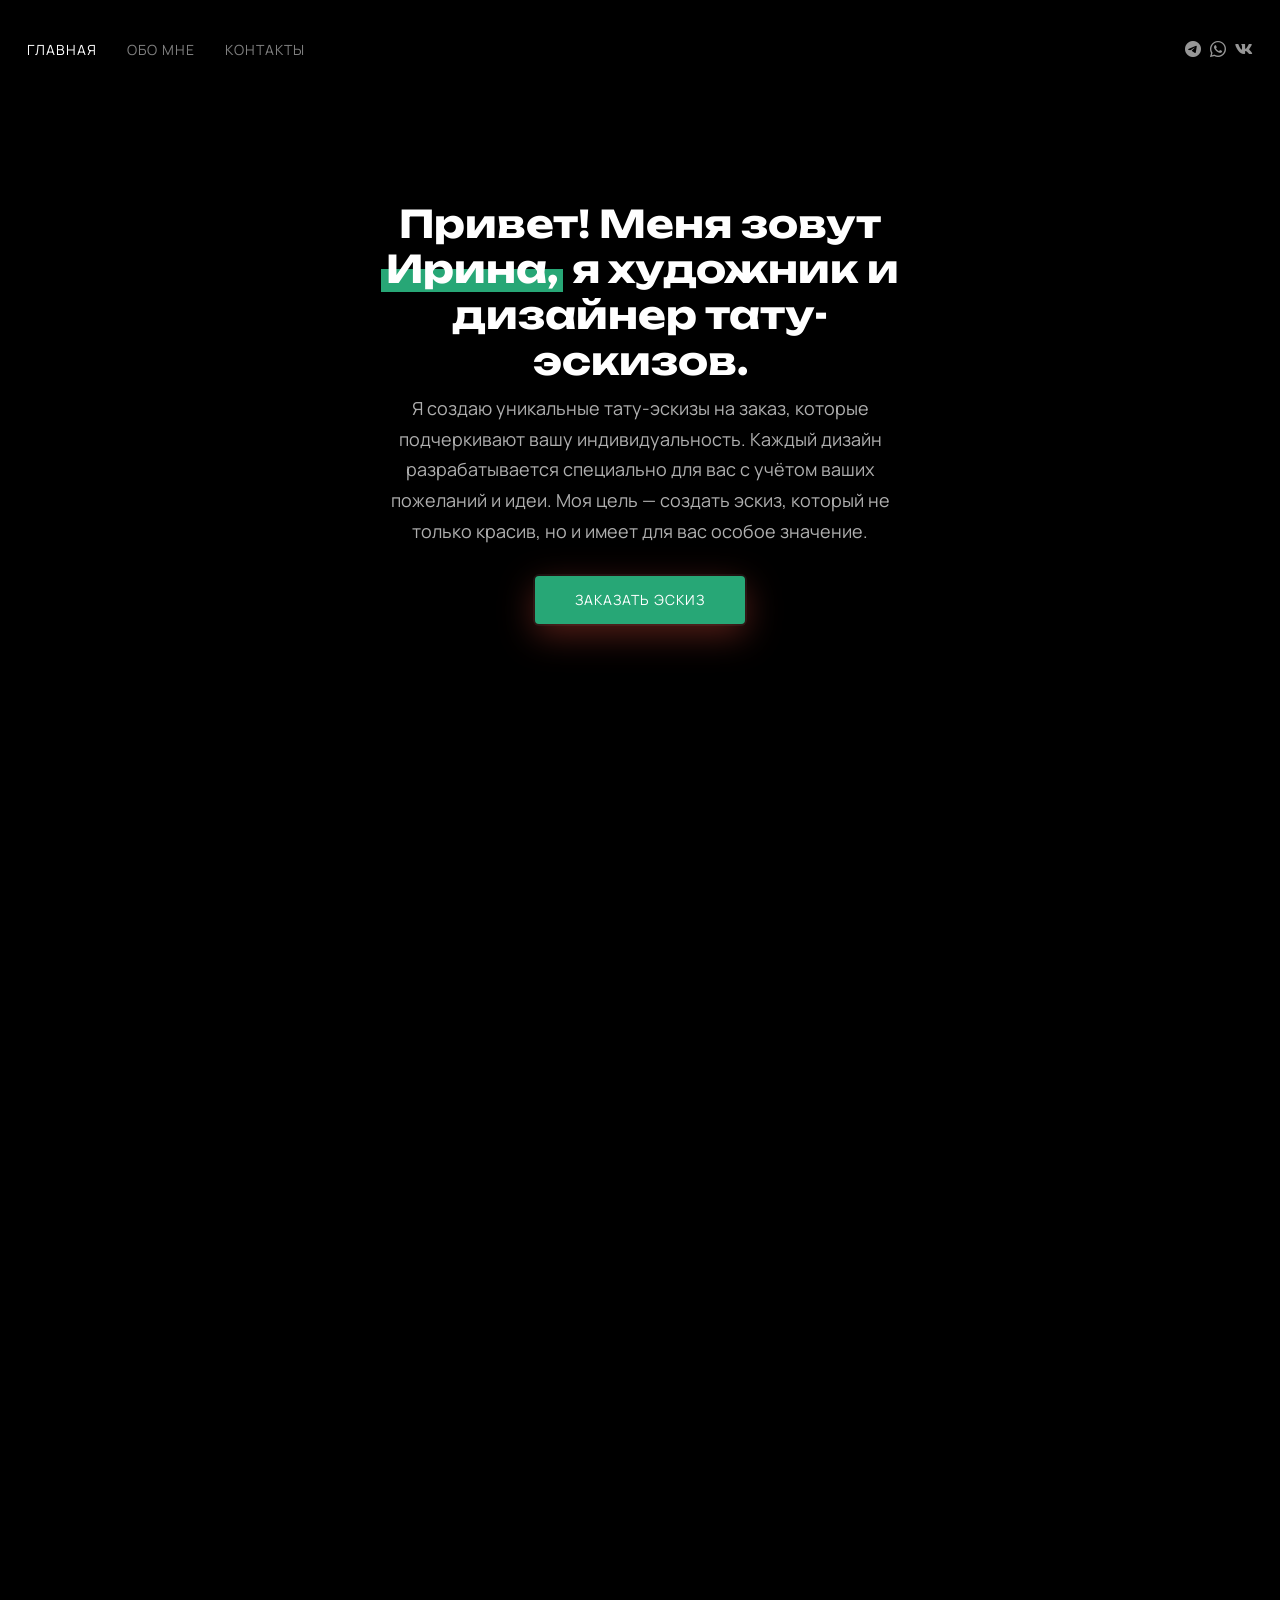
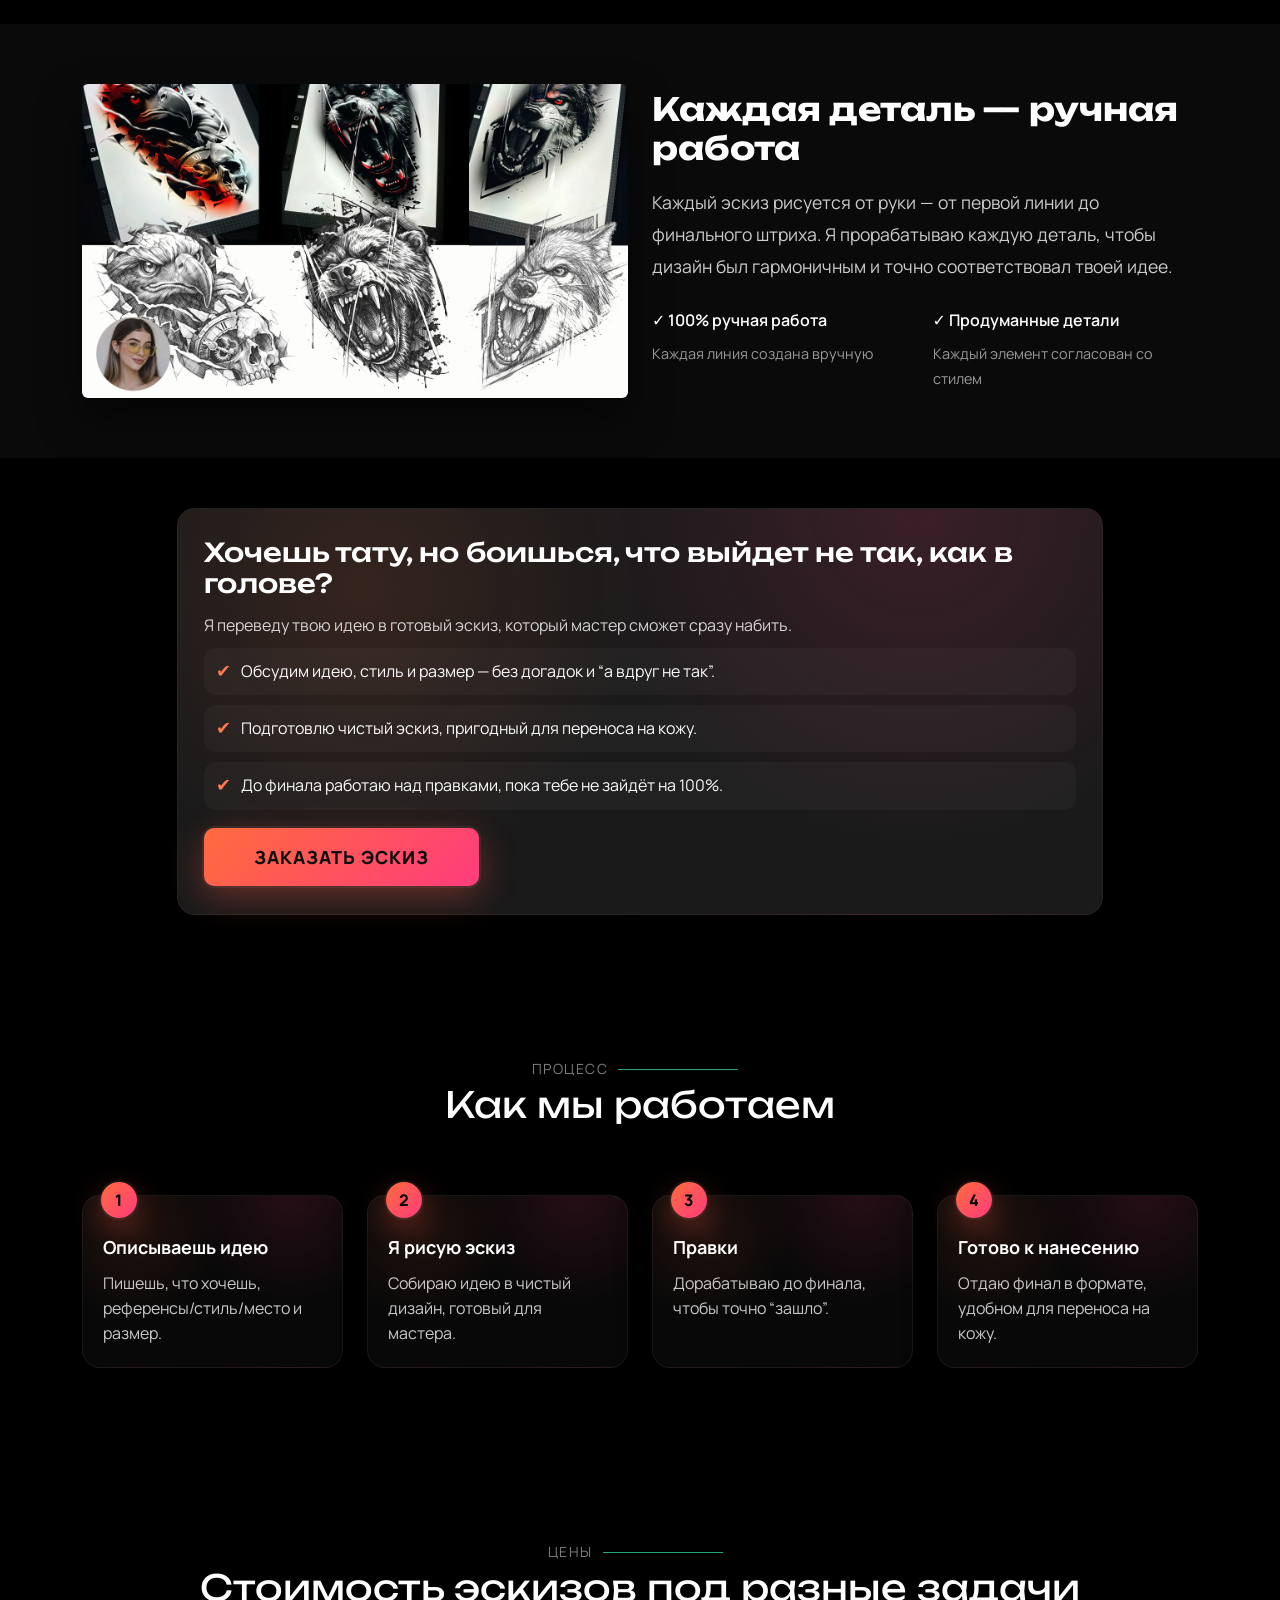
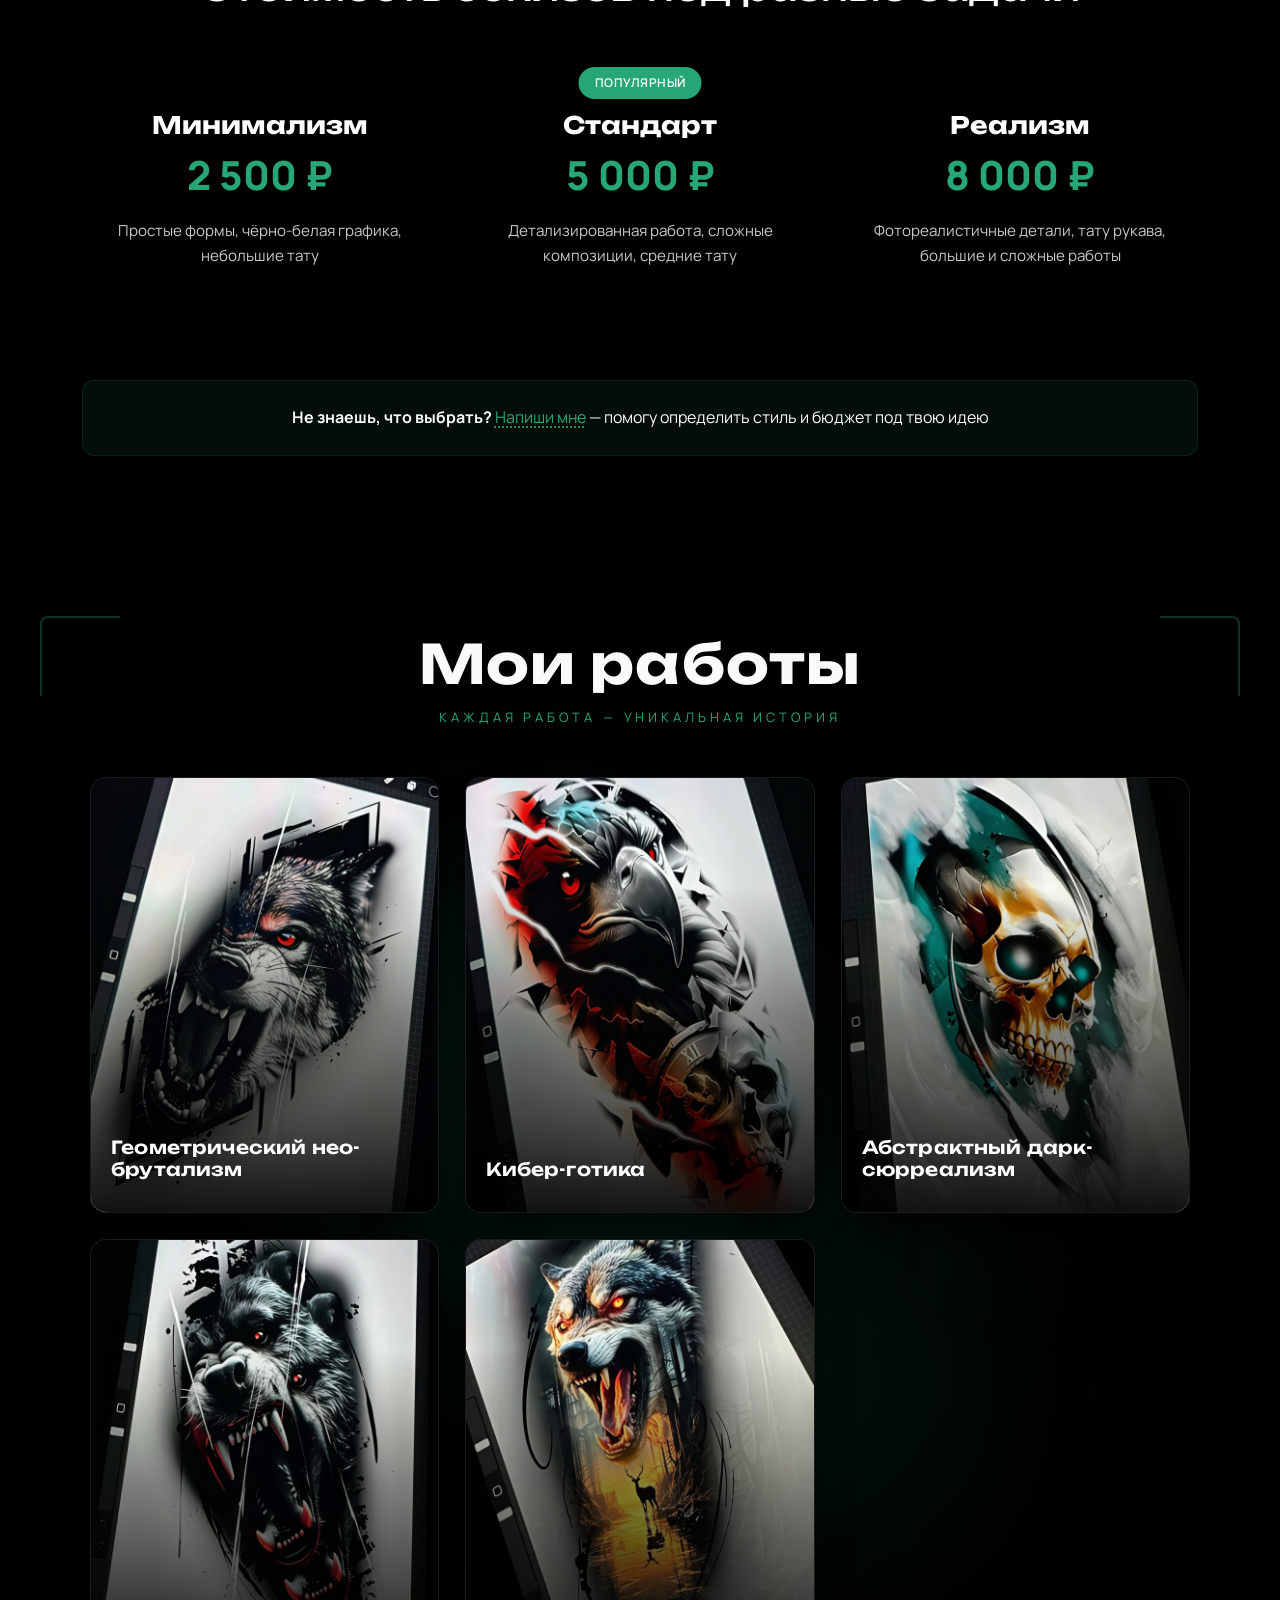
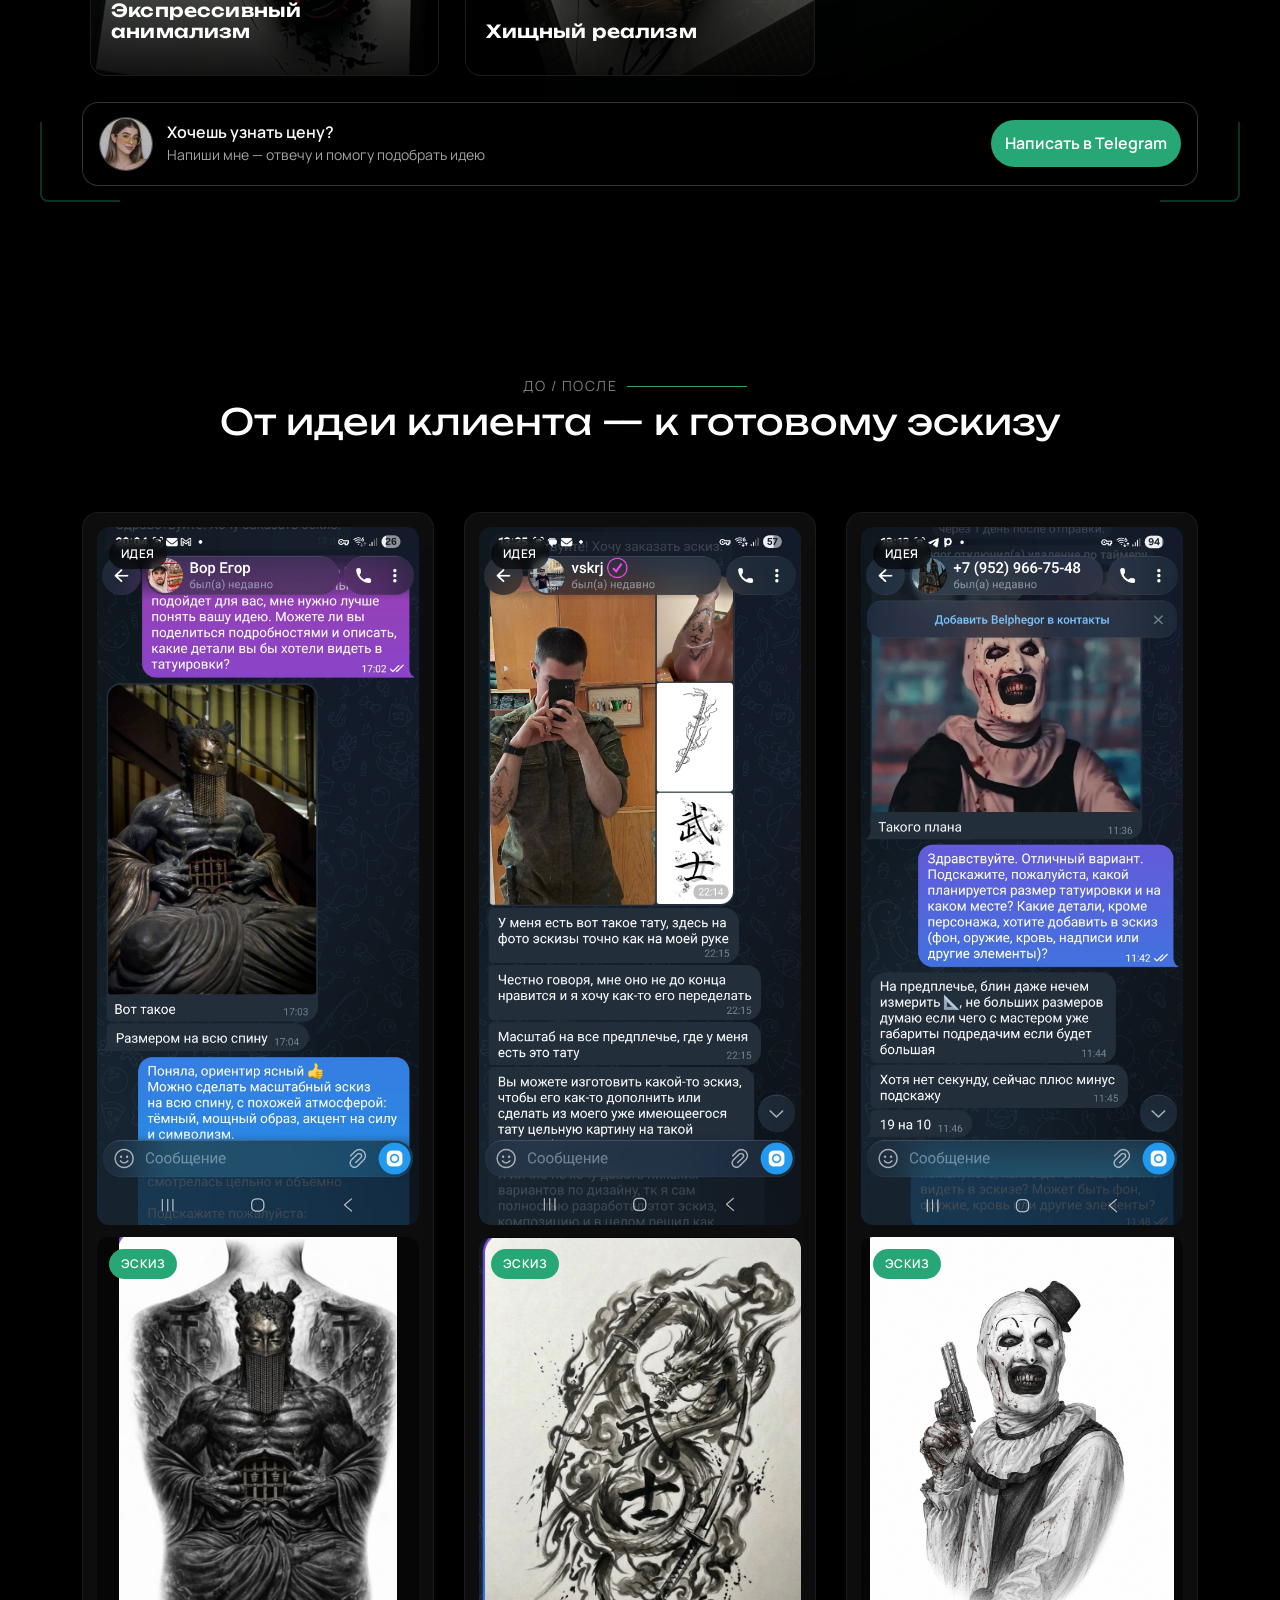
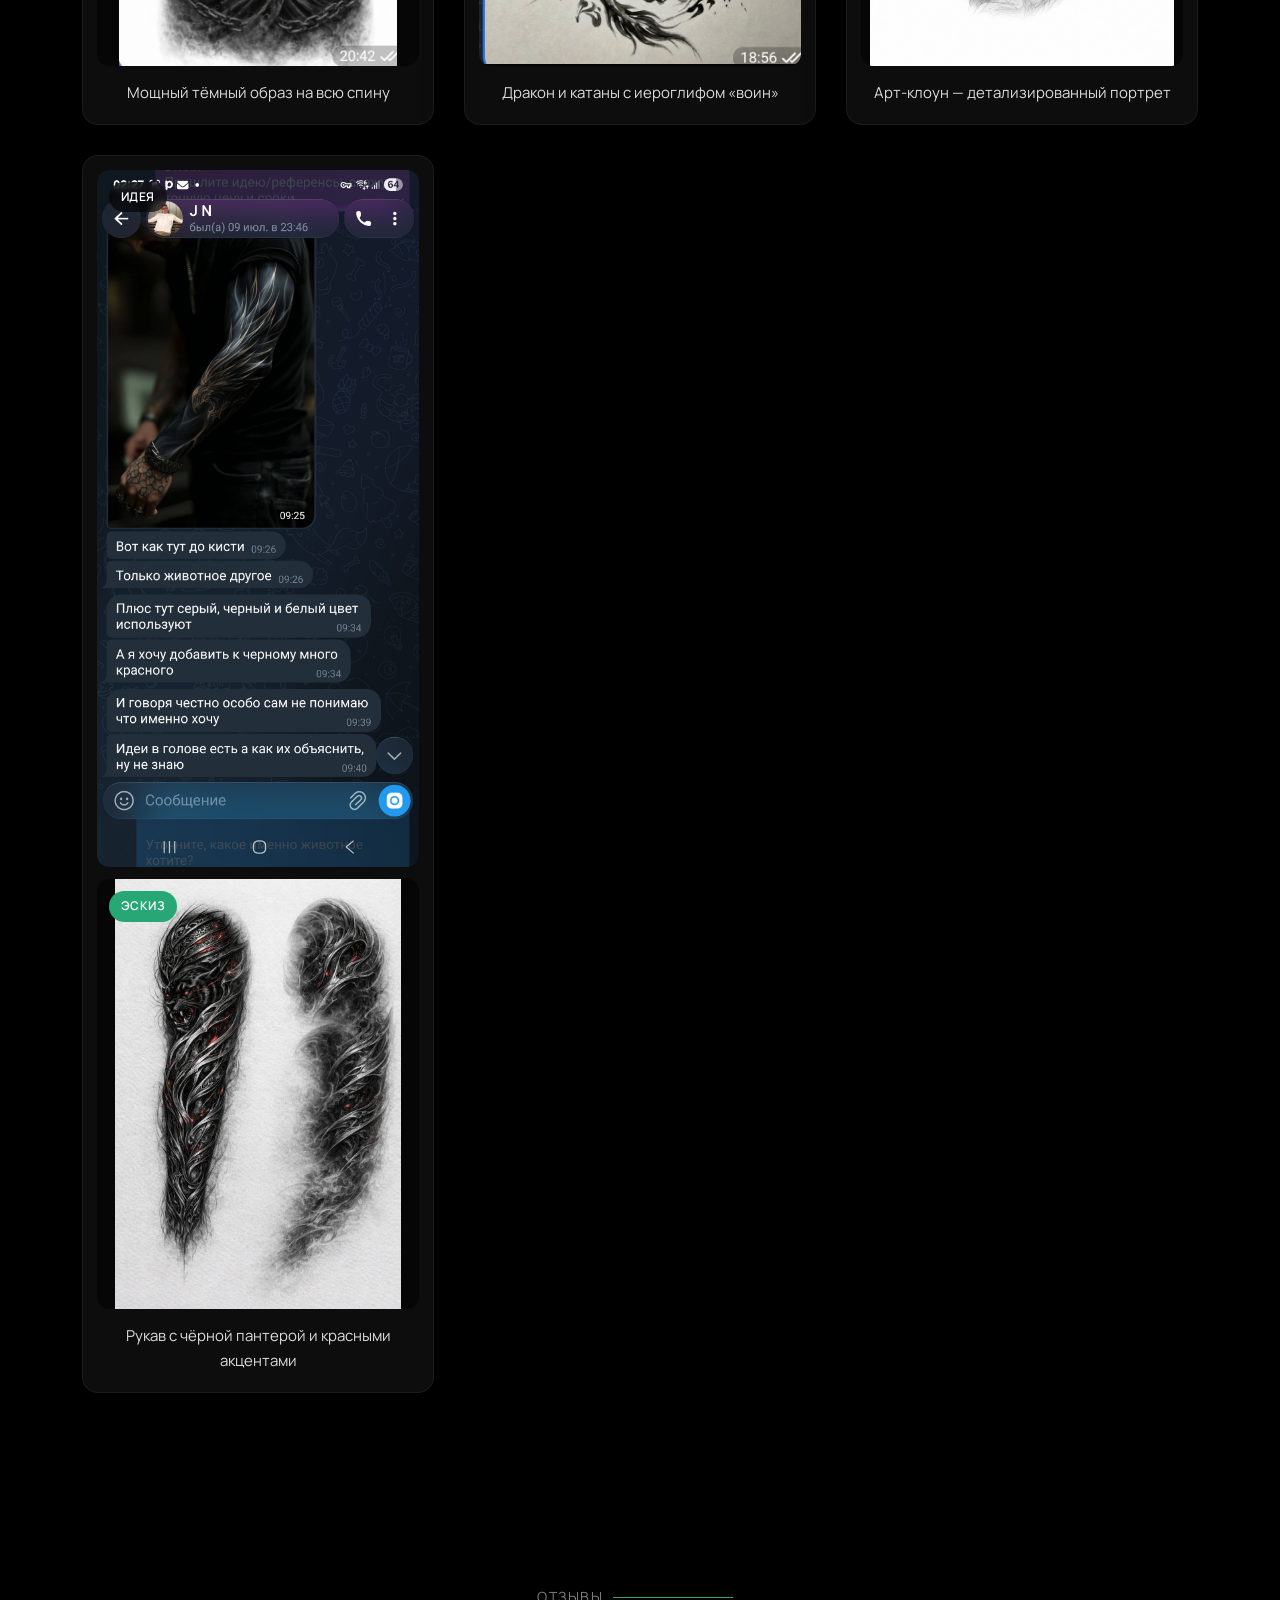
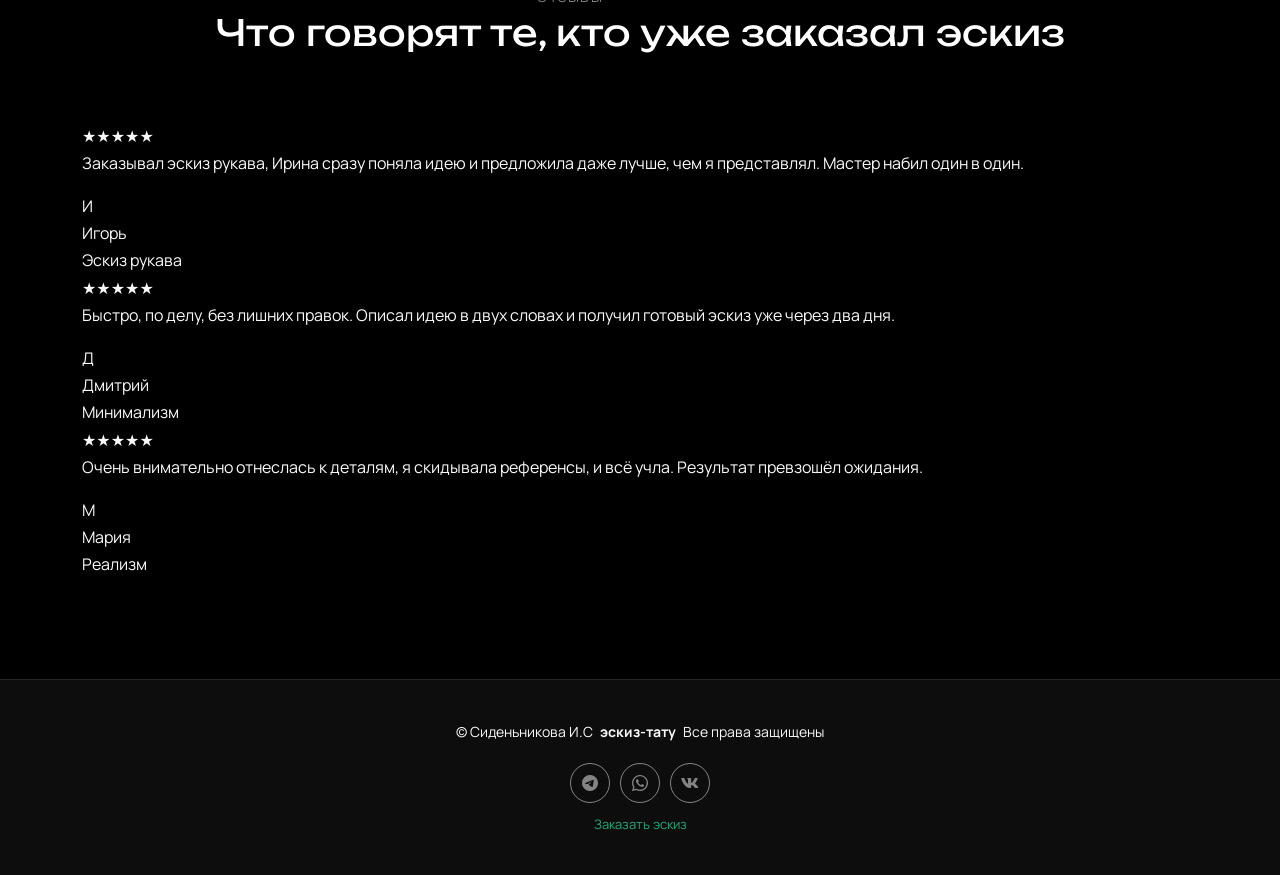
==== commit de1e6d3a: "4343" ====
--- a/index.html
+++ b/index.html
@@ -573,7 +573,7 @@
 
         <div class="order-form__field">
           <label for="orderIdea">Опиши идею</label>
-          <textarea id="orderIdea" name="idea" rows="3" placeholder="Стиль, место на теле, размер..." required></textarea>
+          <textarea id="orderIdea" name="idea" rows="3" placeholder="Стиль, место на теле, размер..." required>Здравствуйте, хочу заказать эскиз: </textarea>
           <p class="order-form__note">Фото-референсы прикреплять здесь не нужно — просто скинь их в чат следующим сообщением, когда откроется последний шаг.</p>
         </div>
 
@@ -824,6 +824,14 @@
       function openOrderModal(e) {
         if (e) e.preventDefault();
         openModal(orderModal);
+        var ideaFieldEl = document.getElementById('orderIdea');
+        if (ideaFieldEl) {
+          setTimeout(function () {
+            var pos = ideaFieldEl.value.length;
+            ideaFieldEl.focus();
+            ideaFieldEl.setSelectionRange(pos, pos);
+          }, 50);
+        }
       }
 
       function closeOrderModal() {
@@ -902,7 +910,7 @@
       // которая пересылает заявку в Telegram.
 
       // --- Попап с уточняющими вопросами, если описание идеи слишком короткое ---
-      var MIN_IDEA_LENGTH = 15; // минимум символов в описании идеи
+      var MIN_IDEA_LENGTH = 70; // минимум символов в описании идеи (35 текста-заглушки + 35 от пользователя)
       var clarifyModal = document.getElementById('clarifyModal');
       var clarifyCloseBtn = document.getElementById('clarifyCloseBtn');
       var clarifyBackBtn = document.getElementById('clarifyBackBtn');
--- a/assets/css/main.css
+++ b/assets/css/main.css
@@ -199,46 +199,29 @@
   -webkit-overflow-scrolling: touch;
 }
 
+.order-modal__dialog--sm {
+  max-width: 460px;
+}
+
 .order-modal__close {
   position: absolute;
   top: 12px;
   right: 12px;
   width: 28px;
   height: 28px;
-  padding: 0;
-  margin: 0;
   border-radius: 50%;
   background: rgba(255, 255, 255, 0.08);
   border: 1px solid rgba(255, 255, 255, 0.08);
   color: #fff;
   font-size: 16px;
-  line-height: 1;
-  box-sizing: border-box;
-  display: flex;
-  align-items: center;
-  justify-content: center;
+  display: grid;
+  place-items: center;
   cursor: pointer;
   transition: 0.25s;
 }
 
-.order-modal__close i {
-  display: block;
-  line-height: 1;
-}
-
 .order-modal__close:hover {
   background: rgba(255, 255, 255, 0.16);
-}
-
-/* Скрываем визуальный скроллбар/ползунок диалога, который был виден
-   у верхнего края попапа сразу при открытии — прокрутка при этом остаётся рабочей */
-.order-modal__dialog {
-  scrollbar-width: none;
-  -ms-overflow-style: none;
-}
-
-.order-modal__dialog::-webkit-scrollbar {
-  display: none;
 }
 
 .order-modal__title {
@@ -257,20 +240,6 @@
   font-size: 16px;
 }
 
-.order-modal__scope-note {
-  display: block;
-  text-align: center;
-  max-width: 620px;
-  margin: -8px auto 22px;
-  padding: 10px 16px;
-  border-radius: 12px;
-  background: rgba(255, 255, 255, 0.05);
-  border: 1px solid rgba(255, 255, 255, 0.08);
-  color: rgba(255, 255, 255, 0.65);
-  font-size: 13px;
-  line-height: 1.5;
-}
-
 .order-modal__actions {
   display: grid;
   grid-template-columns: 1fr;
@@ -283,24 +252,26 @@
   align-items: center;
   justify-content: center;
   gap: 10px;
-  padding: 12px 16px;
+  padding: 14px 18px;
   border-radius: 12px;
-  border: 1px solid rgba(255, 255, 255, 0.1);
-  font-size: 15px;
+  border: none;
+  font-size: 17px;
   font-weight: 800;
   text-transform: uppercase;
   letter-spacing: 0.4px;
   cursor: pointer;
-  transition: transform 0.2s ease, background 0.25s ease, border-color 0.25s ease;
+  transition: transform 0.2s ease, box-shadow 0.25s ease, filter 0.25s ease;
   width: 100%;
-  color: #fff;
-  background: rgba(255, 255, 255, 0.06);
+  color: #0b0b0f;
 }
 
 .order-modal__btn:hover {
   transform: translateY(-1px);
-  background: rgba(255, 108, 61, 0.12);
-  border-color: rgba(255, 108, 61, 0.45);
+  filter: brightness(1.05);
+}
+
+.order-modal__btn--tg:hover {
+  color: #ff3c3d;
 }
 
 .order-modal__btn:focus-visible {
@@ -308,50 +279,65 @@
   outline-offset: 3px;
 }
 
-.order-modal__btn-icon {
-  font-size: 19px;
-  margin-bottom: 0;
-  flex-shrink: 0;
-}
-
-.order-modal__btn--tg .order-modal__btn-icon {
-  color: #4fc3ff;
-}
-
-.order-modal__btn--vk .order-modal__btn-icon {
-  color: #6ea3e0;
-}
-
-.order-modal__btn--wa .order-modal__btn-icon {
-  color: #34e07a;
-}
-
-.order-modal__btn-icon--max {
-  width: 20px;
-  height: 20px;
-  display: inline-block;
-  background: url('https://maxicons.ru/icons/Max_logo_black.svg') center/contain no-repeat;
-  filter: invert(1);
+.order-modal__btn--tg {
+  background: linear-gradient(135deg, #37aee2, #1e96c8);
+  box-shadow: 0 10px 28px rgba(55, 174, 226, 0.35);
+}
+
+.order-modal__btn--wa {
+  background: linear-gradient(135deg, #25d366, #128c7e);
+  box-shadow: 0 10px 28px rgba(37, 211, 102, 0.35);
+  font-size: 17px;
+  font-weight: 800;
+  text-transform: uppercase;
+  letter-spacing: 0.4px;
+  padding: 14px 18px;
+}
+
+.order-modal__btn--vk {
+  background: linear-gradient(135deg, #4c75a3, #2a5885);
+  box-shadow: 0 10px 28px rgba(76, 117, 163, 0.35);
+}
+
+.order-modal__btn--wa:hover {
+  color: #fff;
+}
+
+.order-modal__btn--max{
+  background: linear-gradient(135deg, #4c75a3, #2a5885);
+  box-shadow: 0 10px 28px rgba(76, 117, 163, 0.35);
+}
+
+.order-modal__btn--ig {
+  background: linear-gradient(135deg, #f9ce34, #ee2a7b, #6228d7);
+  box-shadow: 0 10px 28px rgba(238, 42, 123, 0.35);
+}
+
+.order-modal__btn--ig:hover {
+  color: #fff;
+}
+
+.order-modal__btn--fb {
+  background: linear-gradient(135deg, #00b2ff, #006aff, #a033ff);
+  box-shadow: 0 10px 28px rgba(0, 106, 255, 0.35);
+}
+
+.order-modal__btn--fb:hover {
+  color: #fff;
 }
 
 .order-modal__btn-content {
   display: flex;
-  flex-direction: row;
+  flex-direction: column;
   align-items: center;
   justify-content: center;
-  gap: 9px;
   width: 100%;
-  text-align: left;
-}
-
-.order-modal__btn-text {
-  display: flex;
-  flex-direction: column;
-  line-height: 1.15;
+  height: 100%;
+  text-align: center;
 }
 
 .order-modal__btn-main {
-  font-size: 15px;
+  font-size: 17px;
   font-weight: 800;
   text-transform: uppercase;
   letter-spacing: 0.4px;
@@ -359,9 +345,9 @@
 }
 
 .order-modal__btn-sub {
-  font-size: 10px;
+  font-size: 11px;
   opacity: 0.8;
-  margin-top: 1px;
+  margin-top: 2px;
   line-height: 1.2;
   text-transform: none;
   letter-spacing: normal;
@@ -486,7 +472,44 @@
   opacity: 0.8;
 }
 
-/* Попап заказа: панели, которые переключаются */
+/* Order modal: messenger / form toggle switch */
+.order-toggle {
+  display: flex;
+  gap: 6px;
+  background: rgba(255, 255, 255, 0.06);
+  border: 1px solid rgba(255, 255, 255, 0.08);
+  padding: 5px;
+  border-radius: 13px;
+  margin: 0 auto 22px;
+  max-width: 380px;
+}
+
+.order-toggle__btn {
+  flex: 1;
+  padding: 11px 10px;
+  border-radius: 9px;
+  border: none;
+  background: transparent;
+  color: rgba(255, 255, 255, 0.65);
+  font-weight: 700;
+  font-size: 13px;
+  text-transform: uppercase;
+  letter-spacing: 0.3px;
+  cursor: pointer;
+  transition: 0.25s ease;
+}
+
+.order-toggle__btn:hover {
+  color: #fff;
+}
+
+.order-toggle__btn.active {
+  background: linear-gradient(135deg, #ff6b3d, #ff3c7d);
+  color: #0b0b0f;
+  box-shadow: 0 8px 22px rgba(255, 90, 70, 0.35);
+}
+
+/* Order modal: sliding panels */
 .order-panel {
   display: none;
 }
@@ -501,7 +524,7 @@
   to { opacity: 1; transform: translateY(0); }
 }
 
-/* Форма заявки */
+/* Order request form */
 .order-form {
   display: flex;
   flex-direction: column;
@@ -544,6 +567,40 @@
 .order-form__field textarea:focus {
   border-color: rgba(255, 108, 61, 0.6);
   box-shadow: 0 0 0 3px rgba(255, 108, 61, 0.15);
+}
+
+.order-form__radio-group {
+  display: flex;
+  gap: 10px;
+  flex-wrap: wrap;
+}
+
+.order-form__radio {
+  display: flex;
+  align-items: center;
+  gap: 7px;
+  padding: 9px 14px;
+  border-radius: 9px;
+  border: 1px solid rgba(255, 255, 255, 0.1);
+  background: rgba(255, 255, 255, 0.03);
+  color: rgba(255, 255, 255, 0.8);
+  font-size: 13px;
+  font-weight: 600;
+  cursor: pointer;
+  transition: 0.25s ease;
+}
+
+.order-form__radio:has(input:checked) {
+  border-color: rgba(255, 108, 61, 0.55);
+  background: rgba(255, 108, 61, 0.12);
+  color: #fff;
+}
+
+.order-form__radio input {
+  accent-color: #ff6b3d;
+  width: 15px;
+  height: 15px;
+  margin: 0;
 }
 
 .order-form__submit {
@@ -569,12 +626,6 @@
   filter: brightness(1.05);
 }
 
-.order-form__submit:disabled {
-  opacity: 0.7;
-  cursor: default;
-  transform: none;
-}
-
 .order-form__hint {
   text-align: center;
   color: rgba(255, 255, 255, 0.5);
@@ -590,40 +641,7 @@
   margin: 7px 0 0;
 }
 
-/* Компактный размер диалога для попапа-подтверждения */
-.order-modal__dialog--sm {
-  max-width: 460px;
-}
-
-/* Список уточняющих вопросов в попапе "расскажи подробнее" */
-.order-clarify__list {
-  list-style: none;
-  margin: 0 0 22px;
-  padding: 0;
-  display: grid;
-  gap: 10px;
-}
-
-.order-clarify__list li {
-  position: relative;
-  padding-left: 26px;
-  color: rgba(255, 255, 255, 0.82);
-  font-size: 14.5px;
-  line-height: 1.5;
-}
-
-.order-clarify__list li::before {
-  content: "";
-  position: absolute;
-  left: 0;
-  top: 7px;
-  width: 8px;
-  height: 8px;
-  border-radius: 50%;
-  background: linear-gradient(135deg, #ff6c3d, #ff3c7d);
-}
-
-/* Попап-подтверждение: финальный шаг после отправки формы */
+/* Order modal: final "thanks" step (after form submit) */
 .order-thanks {
   text-align: center;
   padding: 6px 0 10px;
@@ -718,34 +736,6 @@
   color: #fff;
 }
 
-.order-thanks__icon-btn--tg {
-  color: #4fc3ff;
-  border-color: rgba(79, 195, 255, 0.35);
-}
-
-.order-thanks__icon-btn--vk {
-  color: #6ea3e0;
-  border-color: rgba(110, 163, 224, 0.35);
-}
-
-.order-thanks__icon-btn--wa {
-  color: #34e07a;
-  border-color: rgba(52, 224, 122, 0.35);
-}
-
-.order-thanks__icon-btn--max {
-  color: #ff9d4d;
-  border-color: rgba(255, 157, 77, 0.35);
-}
-
-.order-thanks__icon-img {
-  width: 20px;
-  height: 20px;
-  display: inline-block;
-  background: url('https://maxicons.ru/icons/Max_logo_black.svg') center/contain no-repeat;
-  filter: invert(1);
-}
-
 body.modal-open {
   overflow: hidden;
   overscroll-behavior: contain;
@@ -768,6 +758,10 @@
 @media (max-width: 767.98px) {
   .order-modal {
     align-items: flex-start;
+  }
+
+  .order-modal#thanksModal {
+    align-items: center;
   }
 
   .order-modal__dialog {
@@ -776,6 +770,10 @@
     max-height: calc(100svh - 40px);
     max-height: calc(100dvh - 40px);
     height: auto;
+  }
+
+  .order-modal#thanksModal .order-modal__dialog {
+    margin-top: 0;
   }
 
   .order-carousel__item {
@@ -1460,32 +1458,6 @@
   border-color: var(--accent-color);
 }
 
-/* Мессенджеры в футере ярче и заметнее (без перегруза) */
-.social-links__icon {
-  font-size: 18px !important;
-  transition: transform 0.25s ease, color 0.25s ease, border-color 0.25s ease, filter 0.25s ease !important;
-}
-
-.social-links__icon--tg {
-  color: #4fc3ff !important;
-  border-color: rgba(79, 195, 255, 0.4) !important;
-}
-
-.social-links__icon--wa {
-  color: #34e07a !important;
-  border-color: rgba(52, 224, 122, 0.4) !important;
-}
-
-.social-links__icon--vk {
-  color: #6ea3e0 !important;
-  border-color: rgba(110, 163, 224, 0.4) !important;
-}
-
-.social-links__icon:hover {
-  transform: translateY(-2px) scale(1.08);
-  filter: brightness(1.2) drop-shadow(0 3px 8px rgba(0, 0, 0, 0.35));
-}
-
 .footer .credits {
   margin-top: 10px;
   font-size: 13px;
@@ -1632,13 +1604,6 @@
   bottom: 15px;
 }
 
-/* Прячем кнопку прокрутки наверх, пока открыт любой попап */
-body.modal-open .scroll-top {
-  visibility: hidden !important;
-  opacity: 0 !important;
-  pointer-events: none;
-}
-
 /*--------------------------------------------------------------
 # Disable aos animation delay on mobile devices
 --------------------------------------------------------------*/
@@ -3250,106 +3215,3 @@
   font-size: 14px;
 }
 
-
-/* Кнопка "Примеры работ" под формой заказа */
-.order-examples-trigger {
-  display: flex;
-  align-items: center;
-  justify-content: center;
-  gap: 8px;
-  width: 100%;
-  margin-top: 14px;
-  padding: 12px 16px;
-  background: transparent;
-  border: 1px solid rgba(255, 255, 255, 0.18);
-  border-radius: 10px;
-  color: #fff;
-  font-family: inherit;
-  font-size: 0.95rem;
-  font-weight: 500;
-  cursor: pointer;
-  transition: border-color .25s ease, background .25s ease, transform .15s ease;
-}
-
-.order-examples-trigger:hover {
-  border-color: var(--accent-color, #c9a24b);
-  background: rgba(255, 255, 255, 0.04);
-}
-
-.order-examples-trigger:active {
-  transform: scale(0.98);
-}
-
-/* Секция отзывов */
-.reviews-section {
-  padding: 70px 0;
-  background: #0a0a0a;
-}
-
-.reviews-grid {
-  display: grid;
-  grid-template-columns: repeat(auto-fit, minmax(260px, 1fr));
-  gap: 24px;
-  margin-top: 40px;
-}
-
-.review-card {
-  background: #141414;
-  border: 1px solid rgba(255, 255, 255, 0.08);
-  border-radius: 16px;
-  padding: 28px 24px;
-  display: flex;
-  flex-direction: column;
-  gap: 16px;
-  box-shadow: 0 12px 30px rgba(0, 0, 0, 0.35);
-  transition: transform .25s ease, border-color .25s ease;
-}
-
-.review-card:hover {
-  transform: translateY(-4px);
-  border-color: rgba(201, 162, 75, 0.35);
-}
-
-.review-card__stars {
-  color: var(--accent-color, #c9a24b);
-  font-size: 0.95rem;
-  letter-spacing: 2px;
-}
-
-.review-card__text {
-  color: #ccc;
-  font-size: 0.98rem;
-  line-height: 1.7;
-  flex-grow: 1;
-}
-
-.review-card__author {
-  display: flex;
-  align-items: center;
-  gap: 12px;
-}
-
-.review-card__avatar {
-  width: 42px;
-  height: 42px;
-  border-radius: 50%;
-  background: linear-gradient(135deg, var(--accent-color, #c9a24b), #8a6c2f);
-  display: flex;
-  align-items: center;
-  justify-content: center;
-  color: #0a0a0a;
-  font-weight: 700;
-  font-size: 1rem;
-  flex-shrink: 0;
-}
-
-.review-card__name {
-  color: #fff;
-  font-weight: 600;
-  font-size: 0.95rem;
-}
-
-.review-card__meta {
-  color: #888;
-  font-size: 0.8rem;
-}
--- a/assets/css/main.css
+++ b/assets/css/main.css
@@ -199,46 +199,29 @@
   -webkit-overflow-scrolling: touch;
 }
 
+.order-modal__dialog--sm {
+  max-width: 460px;
+}
+
 .order-modal__close {
   position: absolute;
   top: 12px;
   right: 12px;
   width: 28px;
   height: 28px;
-  padding: 0;
-  margin: 0;
   border-radius: 50%;
   background: rgba(255, 255, 255, 0.08);
   border: 1px solid rgba(255, 255, 255, 0.08);
   color: #fff;
   font-size: 16px;
-  line-height: 1;
-  box-sizing: border-box;
-  display: flex;
-  align-items: center;
-  justify-content: center;
+  display: grid;
+  place-items: center;
   cursor: pointer;
   transition: 0.25s;
 }
 
-.order-modal__close i {
-  display: block;
-  line-height: 1;
-}
-
 .order-modal__close:hover {
   background: rgba(255, 255, 255, 0.16);
-}
-
-/* Скрываем визуальный скроллбар/ползунок диалога, который был виден
-   у верхнего края попапа сразу при открытии — прокрутка при этом остаётся рабочей */
-.order-modal__dialog {
-  scrollbar-width: none;
-  -ms-overflow-style: none;
-}
-
-.order-modal__dialog::-webkit-scrollbar {
-  display: none;
 }
 
 .order-modal__title {
@@ -257,20 +240,6 @@
   font-size: 16px;
 }
 
-.order-modal__scope-note {
-  display: block;
-  text-align: center;
-  max-width: 620px;
-  margin: -8px auto 22px;
-  padding: 10px 16px;
-  border-radius: 12px;
-  background: rgba(255, 255, 255, 0.05);
-  border: 1px solid rgba(255, 255, 255, 0.08);
-  color: rgba(255, 255, 255, 0.65);
-  font-size: 13px;
-  line-height: 1.5;
-}
-
 .order-modal__actions {
   display: grid;
   grid-template-columns: 1fr;
@@ -283,24 +252,26 @@
   align-items: center;
   justify-content: center;
   gap: 10px;
-  padding: 12px 16px;
+  padding: 14px 18px;
   border-radius: 12px;
-  border: 1px solid rgba(255, 255, 255, 0.1);
-  font-size: 15px;
+  border: none;
+  font-size: 17px;
   font-weight: 800;
   text-transform: uppercase;
   letter-spacing: 0.4px;
   cursor: pointer;
-  transition: transform 0.2s ease, background 0.25s ease, border-color 0.25s ease;
+  transition: transform 0.2s ease, box-shadow 0.25s ease, filter 0.25s ease;
   width: 100%;
-  color: #fff;
-  background: rgba(255, 255, 255, 0.06);
+  color: #0b0b0f;
 }
 
 .order-modal__btn:hover {
   transform: translateY(-1px);
-  background: rgba(255, 108, 61, 0.12);
-  border-color: rgba(255, 108, 61, 0.45);
+  filter: brightness(1.05);
+}
+
+.order-modal__btn--tg:hover {
+  color: #ff3c3d;
 }
 
 .order-modal__btn:focus-visible {
@@ -308,50 +279,65 @@
   outline-offset: 3px;
 }
 
-.order-modal__btn-icon {
-  font-size: 19px;
-  margin-bottom: 0;
-  flex-shrink: 0;
-}
-
-.order-modal__btn--tg .order-modal__btn-icon {
-  color: #4fc3ff;
-}
-
-.order-modal__btn--vk .order-modal__btn-icon {
-  color: #6ea3e0;
-}
-
-.order-modal__btn--wa .order-modal__btn-icon {
-  color: #34e07a;
-}
-
-.order-modal__btn-icon--max {
-  width: 20px;
-  height: 20px;
-  display: inline-block;
-  background: url('https://maxicons.ru/icons/Max_logo_black.svg') center/contain no-repeat;
-  filter: invert(1);
+.order-modal__btn--tg {
+  background: linear-gradient(135deg, #37aee2, #1e96c8);
+  box-shadow: 0 10px 28px rgba(55, 174, 226, 0.35);
+}
+
+.order-modal__btn--wa {
+  background: linear-gradient(135deg, #25d366, #128c7e);
+  box-shadow: 0 10px 28px rgba(37, 211, 102, 0.35);
+  font-size: 17px;
+  font-weight: 800;
+  text-transform: uppercase;
+  letter-spacing: 0.4px;
+  padding: 14px 18px;
+}
+
+.order-modal__btn--vk {
+  background: linear-gradient(135deg, #4c75a3, #2a5885);
+  box-shadow: 0 10px 28px rgba(76, 117, 163, 0.35);
+}
+
+.order-modal__btn--wa:hover {
+  color: #fff;
+}
+
+.order-modal__btn--max{
+  background: linear-gradient(135deg, #4c75a3, #2a5885);
+  box-shadow: 0 10px 28px rgba(76, 117, 163, 0.35);
+}
+
+.order-modal__btn--ig {
+  background: linear-gradient(135deg, #f9ce34, #ee2a7b, #6228d7);
+  box-shadow: 0 10px 28px rgba(238, 42, 123, 0.35);
+}
+
+.order-modal__btn--ig:hover {
+  color: #fff;
+}
+
+.order-modal__btn--fb {
+  background: linear-gradient(135deg, #00b2ff, #006aff, #a033ff);
+  box-shadow: 0 10px 28px rgba(0, 106, 255, 0.35);
+}
+
+.order-modal__btn--fb:hover {
+  color: #fff;
 }
 
 .order-modal__btn-content {
   display: flex;
-  flex-direction: row;
+  flex-direction: column;
   align-items: center;
   justify-content: center;
-  gap: 9px;
   width: 100%;
-  text-align: left;
-}
-
-.order-modal__btn-text {
-  display: flex;
-  flex-direction: column;
-  line-height: 1.15;
+  height: 100%;
+  text-align: center;
 }
 
 .order-modal__btn-main {
-  font-size: 15px;
+  font-size: 17px;
   font-weight: 800;
   text-transform: uppercase;
   letter-spacing: 0.4px;
@@ -359,9 +345,9 @@
 }
 
 .order-modal__btn-sub {
-  font-size: 10px;
+  font-size: 11px;
   opacity: 0.8;
-  margin-top: 1px;
+  margin-top: 2px;
   line-height: 1.2;
   text-transform: none;
   letter-spacing: normal;
@@ -486,7 +472,44 @@
   opacity: 0.8;
 }
 
-/* Попап заказа: панели, которые переключаются */
+/* Order modal: messenger / form toggle switch */
+.order-toggle {
+  display: flex;
+  gap: 6px;
+  background: rgba(255, 255, 255, 0.06);
+  border: 1px solid rgba(255, 255, 255, 0.08);
+  padding: 5px;
+  border-radius: 13px;
+  margin: 0 auto 22px;
+  max-width: 380px;
+}
+
+.order-toggle__btn {
+  flex: 1;
+  padding: 11px 10px;
+  border-radius: 9px;
+  border: none;
+  background: transparent;
+  color: rgba(255, 255, 255, 0.65);
+  font-weight: 700;
+  font-size: 13px;
+  text-transform: uppercase;
+  letter-spacing: 0.3px;
+  cursor: pointer;
+  transition: 0.25s ease;
+}
+
+.order-toggle__btn:hover {
+  color: #fff;
+}
+
+.order-toggle__btn.active {
+  background: linear-gradient(135deg, #ff6b3d, #ff3c7d);
+  color: #0b0b0f;
+  box-shadow: 0 8px 22px rgba(255, 90, 70, 0.35);
+}
+
+/* Order modal: sliding panels */
 .order-panel {
   display: none;
 }
@@ -501,7 +524,7 @@
   to { opacity: 1; transform: translateY(0); }
 }
 
-/* Форма заявки */
+/* Order request form */
 .order-form {
   display: flex;
   flex-direction: column;
@@ -544,6 +567,40 @@
 .order-form__field textarea:focus {
   border-color: rgba(255, 108, 61, 0.6);
   box-shadow: 0 0 0 3px rgba(255, 108, 61, 0.15);
+}
+
+.order-form__radio-group {
+  display: flex;
+  gap: 10px;
+  flex-wrap: wrap;
+}
+
+.order-form__radio {
+  display: flex;
+  align-items: center;
+  gap: 7px;
+  padding: 9px 14px;
+  border-radius: 9px;
+  border: 1px solid rgba(255, 255, 255, 0.1);
+  background: rgba(255, 255, 255, 0.03);
+  color: rgba(255, 255, 255, 0.8);
+  font-size: 13px;
+  font-weight: 600;
+  cursor: pointer;
+  transition: 0.25s ease;
+}
+
+.order-form__radio:has(input:checked) {
+  border-color: rgba(255, 108, 61, 0.55);
+  background: rgba(255, 108, 61, 0.12);
+  color: #fff;
+}
+
+.order-form__radio input {
+  accent-color: #ff6b3d;
+  width: 15px;
+  height: 15px;
+  margin: 0;
 }
 
 .order-form__submit {
@@ -569,12 +626,6 @@
   filter: brightness(1.05);
 }
 
-.order-form__submit:disabled {
-  opacity: 0.7;
-  cursor: default;
-  transform: none;
-}
-
 .order-form__hint {
   text-align: center;
   color: rgba(255, 255, 255, 0.5);
@@ -590,40 +641,7 @@
   margin: 7px 0 0;
 }
 
-/* Компактный размер диалога для попапа-подтверждения */
-.order-modal__dialog--sm {
-  max-width: 460px;
-}
-
-/* Список уточняющих вопросов в попапе "расскажи подробнее" */
-.order-clarify__list {
-  list-style: none;
-  margin: 0 0 22px;
-  padding: 0;
-  display: grid;
-  gap: 10px;
-}
-
-.order-clarify__list li {
-  position: relative;
-  padding-left: 26px;
-  color: rgba(255, 255, 255, 0.82);
-  font-size: 14.5px;
-  line-height: 1.5;
-}
-
-.order-clarify__list li::before {
-  content: "";
-  position: absolute;
-  left: 0;
-  top: 7px;
-  width: 8px;
-  height: 8px;
-  border-radius: 50%;
-  background: linear-gradient(135deg, #ff6c3d, #ff3c7d);
-}
-
-/* Попап-подтверждение: финальный шаг после отправки формы */
+/* Order modal: final "thanks" step (after form submit) */
 .order-thanks {
   text-align: center;
   padding: 6px 0 10px;
@@ -718,34 +736,6 @@
   color: #fff;
 }
 
-.order-thanks__icon-btn--tg {
-  color: #4fc3ff;
-  border-color: rgba(79, 195, 255, 0.35);
-}
-
-.order-thanks__icon-btn--vk {
-  color: #6ea3e0;
-  border-color: rgba(110, 163, 224, 0.35);
-}
-
-.order-thanks__icon-btn--wa {
-  color: #34e07a;
-  border-color: rgba(52, 224, 122, 0.35);
-}
-
-.order-thanks__icon-btn--max {
-  color: #ff9d4d;
-  border-color: rgba(255, 157, 77, 0.35);
-}
-
-.order-thanks__icon-img {
-  width: 20px;
-  height: 20px;
-  display: inline-block;
-  background: url('https://maxicons.ru/icons/Max_logo_black.svg') center/contain no-repeat;
-  filter: invert(1);
-}
-
 body.modal-open {
   overflow: hidden;
   overscroll-behavior: contain;
@@ -768,6 +758,10 @@
 @media (max-width: 767.98px) {
   .order-modal {
     align-items: flex-start;
+  }
+
+  .order-modal#thanksModal {
+    align-items: center;
   }
 
   .order-modal__dialog {
@@ -776,6 +770,10 @@
     max-height: calc(100svh - 40px);
     max-height: calc(100dvh - 40px);
     height: auto;
+  }
+
+  .order-modal#thanksModal .order-modal__dialog {
+    margin-top: 0;
   }
 
   .order-carousel__item {
@@ -1460,32 +1458,6 @@
   border-color: var(--accent-color);
 }
 
-/* Мессенджеры в футере ярче и заметнее (без перегруза) */
-.social-links__icon {
-  font-size: 18px !important;
-  transition: transform 0.25s ease, color 0.25s ease, border-color 0.25s ease, filter 0.25s ease !important;
-}
-
-.social-links__icon--tg {
-  color: #4fc3ff !important;
-  border-color: rgba(79, 195, 255, 0.4) !important;
-}
-
-.social-links__icon--wa {
-  color: #34e07a !important;
-  border-color: rgba(52, 224, 122, 0.4) !important;
-}
-
-.social-links__icon--vk {
-  color: #6ea3e0 !important;
-  border-color: rgba(110, 163, 224, 0.4) !important;
-}
-
-.social-links__icon:hover {
-  transform: translateY(-2px) scale(1.08);
-  filter: brightness(1.2) drop-shadow(0 3px 8px rgba(0, 0, 0, 0.35));
-}
-
 .footer .credits {
   margin-top: 10px;
   font-size: 13px;
@@ -1632,13 +1604,6 @@
   bottom: 15px;
 }
 
-/* Прячем кнопку прокрутки наверх, пока открыт любой попап */
-body.modal-open .scroll-top {
-  visibility: hidden !important;
-  opacity: 0 !important;
-  pointer-events: none;
-}
-
 /*--------------------------------------------------------------
 # Disable aos animation delay on mobile devices
 --------------------------------------------------------------*/
@@ -3250,106 +3215,3 @@
   font-size: 14px;
 }
 
-
-/* Кнопка "Примеры работ" под формой заказа */
-.order-examples-trigger {
-  display: flex;
-  align-items: center;
-  justify-content: center;
-  gap: 8px;
-  width: 100%;
-  margin-top: 14px;
-  padding: 12px 16px;
-  background: transparent;
-  border: 1px solid rgba(255, 255, 255, 0.18);
-  border-radius: 10px;
-  color: #fff;
-  font-family: inherit;
-  font-size: 0.95rem;
-  font-weight: 500;
-  cursor: pointer;
-  transition: border-color .25s ease, background .25s ease, transform .15s ease;
-}
-
-.order-examples-trigger:hover {
-  border-color: var(--accent-color, #c9a24b);
-  background: rgba(255, 255, 255, 0.04);
-}
-
-.order-examples-trigger:active {
-  transform: scale(0.98);
-}
-
-/* Секция отзывов */
-.reviews-section {
-  padding: 70px 0;
-  background: #0a0a0a;
-}
-
-.reviews-grid {
-  display: grid;
-  grid-template-columns: repeat(auto-fit, minmax(260px, 1fr));
-  gap: 24px;
-  margin-top: 40px;
-}
-
-.review-card {
-  background: #141414;
-  border: 1px solid rgba(255, 255, 255, 0.08);
-  border-radius: 16px;
-  padding: 28px 24px;
-  display: flex;
-  flex-direction: column;
-  gap: 16px;
-  box-shadow: 0 12px 30px rgba(0, 0, 0, 0.35);
-  transition: transform .25s ease, border-color .25s ease;
-}
-
-.review-card:hover {
-  transform: translateY(-4px);
-  border-color: rgba(201, 162, 75, 0.35);
-}
-
-.review-card__stars {
-  color: var(--accent-color, #c9a24b);
-  font-size: 0.95rem;
-  letter-spacing: 2px;
-}
-
-.review-card__text {
-  color: #ccc;
-  font-size: 0.98rem;
-  line-height: 1.7;
-  flex-grow: 1;
-}
-
-.review-card__author {
-  display: flex;
-  align-items: center;
-  gap: 12px;
-}
-
-.review-card__avatar {
-  width: 42px;
-  height: 42px;
-  border-radius: 50%;
-  background: linear-gradient(135deg, var(--accent-color, #c9a24b), #8a6c2f);
-  display: flex;
-  align-items: center;
-  justify-content: center;
-  color: #0a0a0a;
-  font-weight: 700;
-  font-size: 1rem;
-  flex-shrink: 0;
-}
-
-.review-card__name {
-  color: #fff;
-  font-weight: 600;
-  font-size: 0.95rem;
-}
-
-.review-card__meta {
-  color: #888;
-  font-size: 0.8rem;
-}
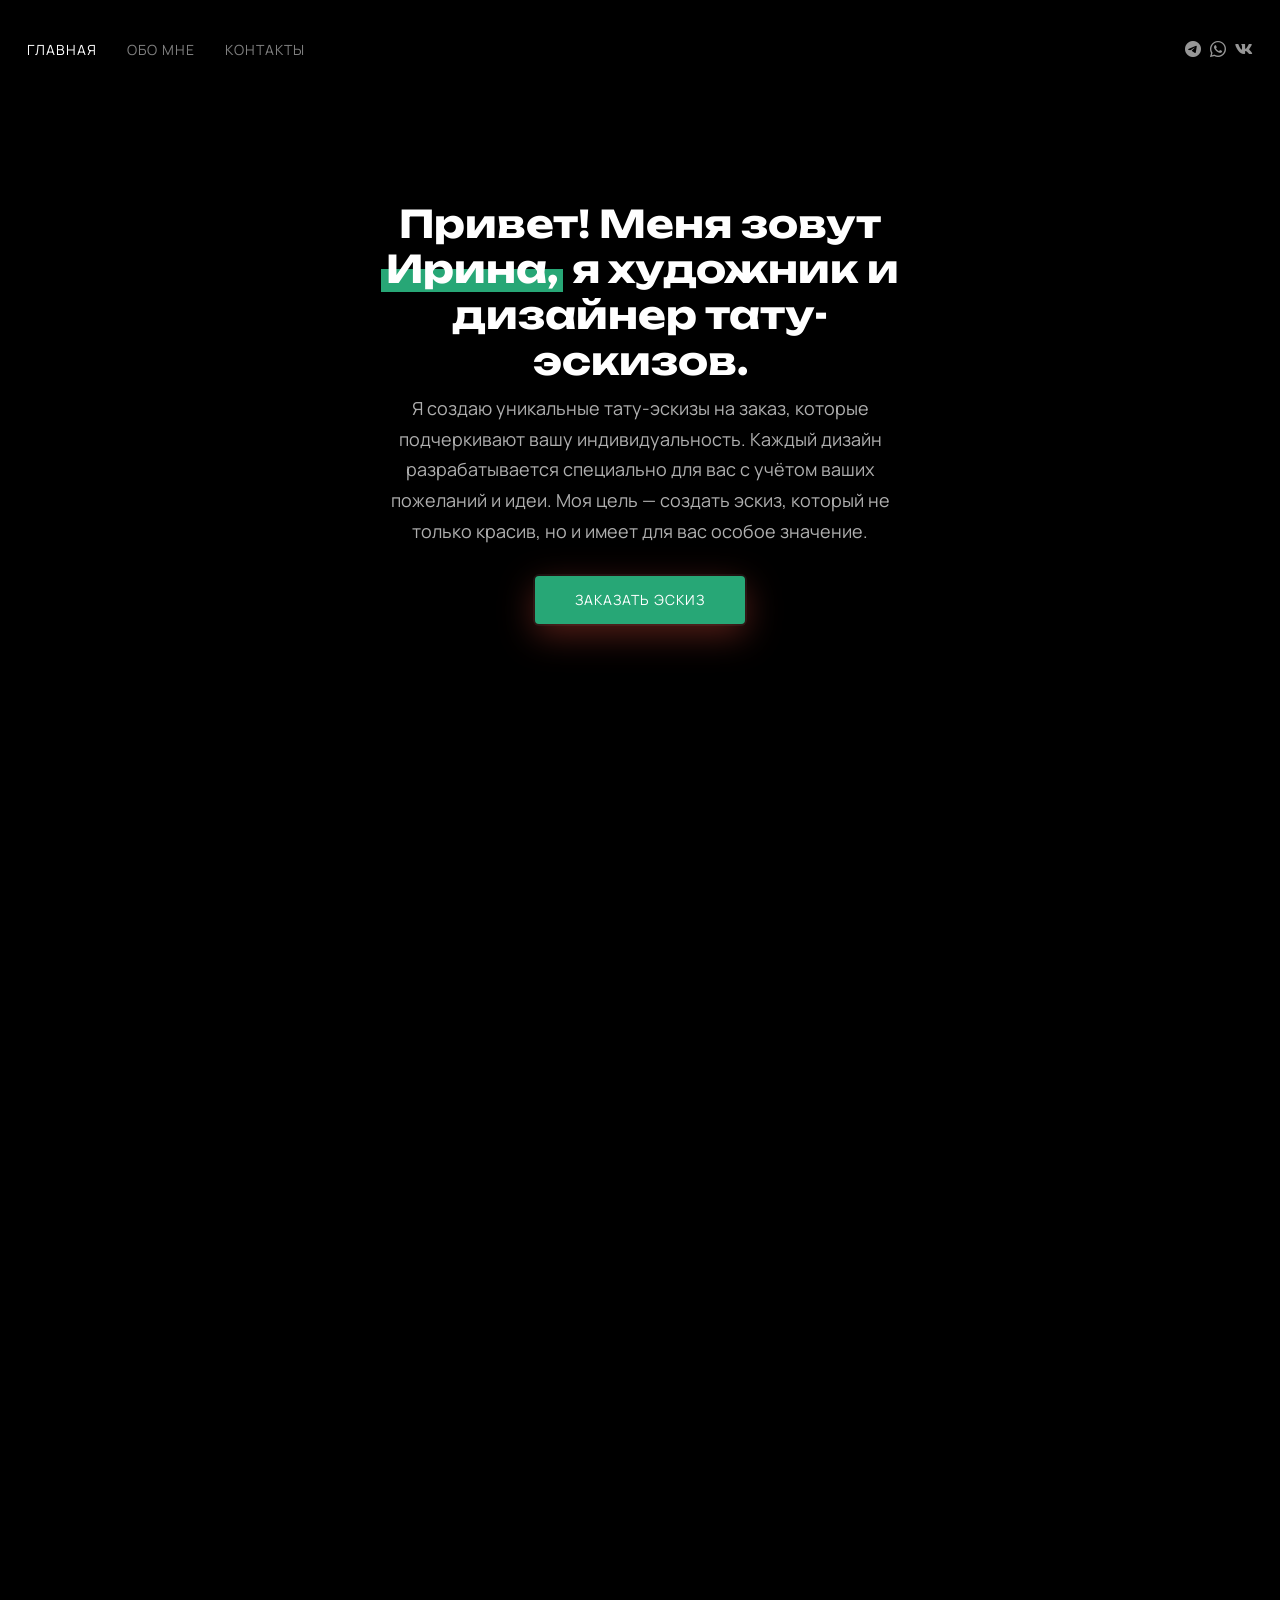
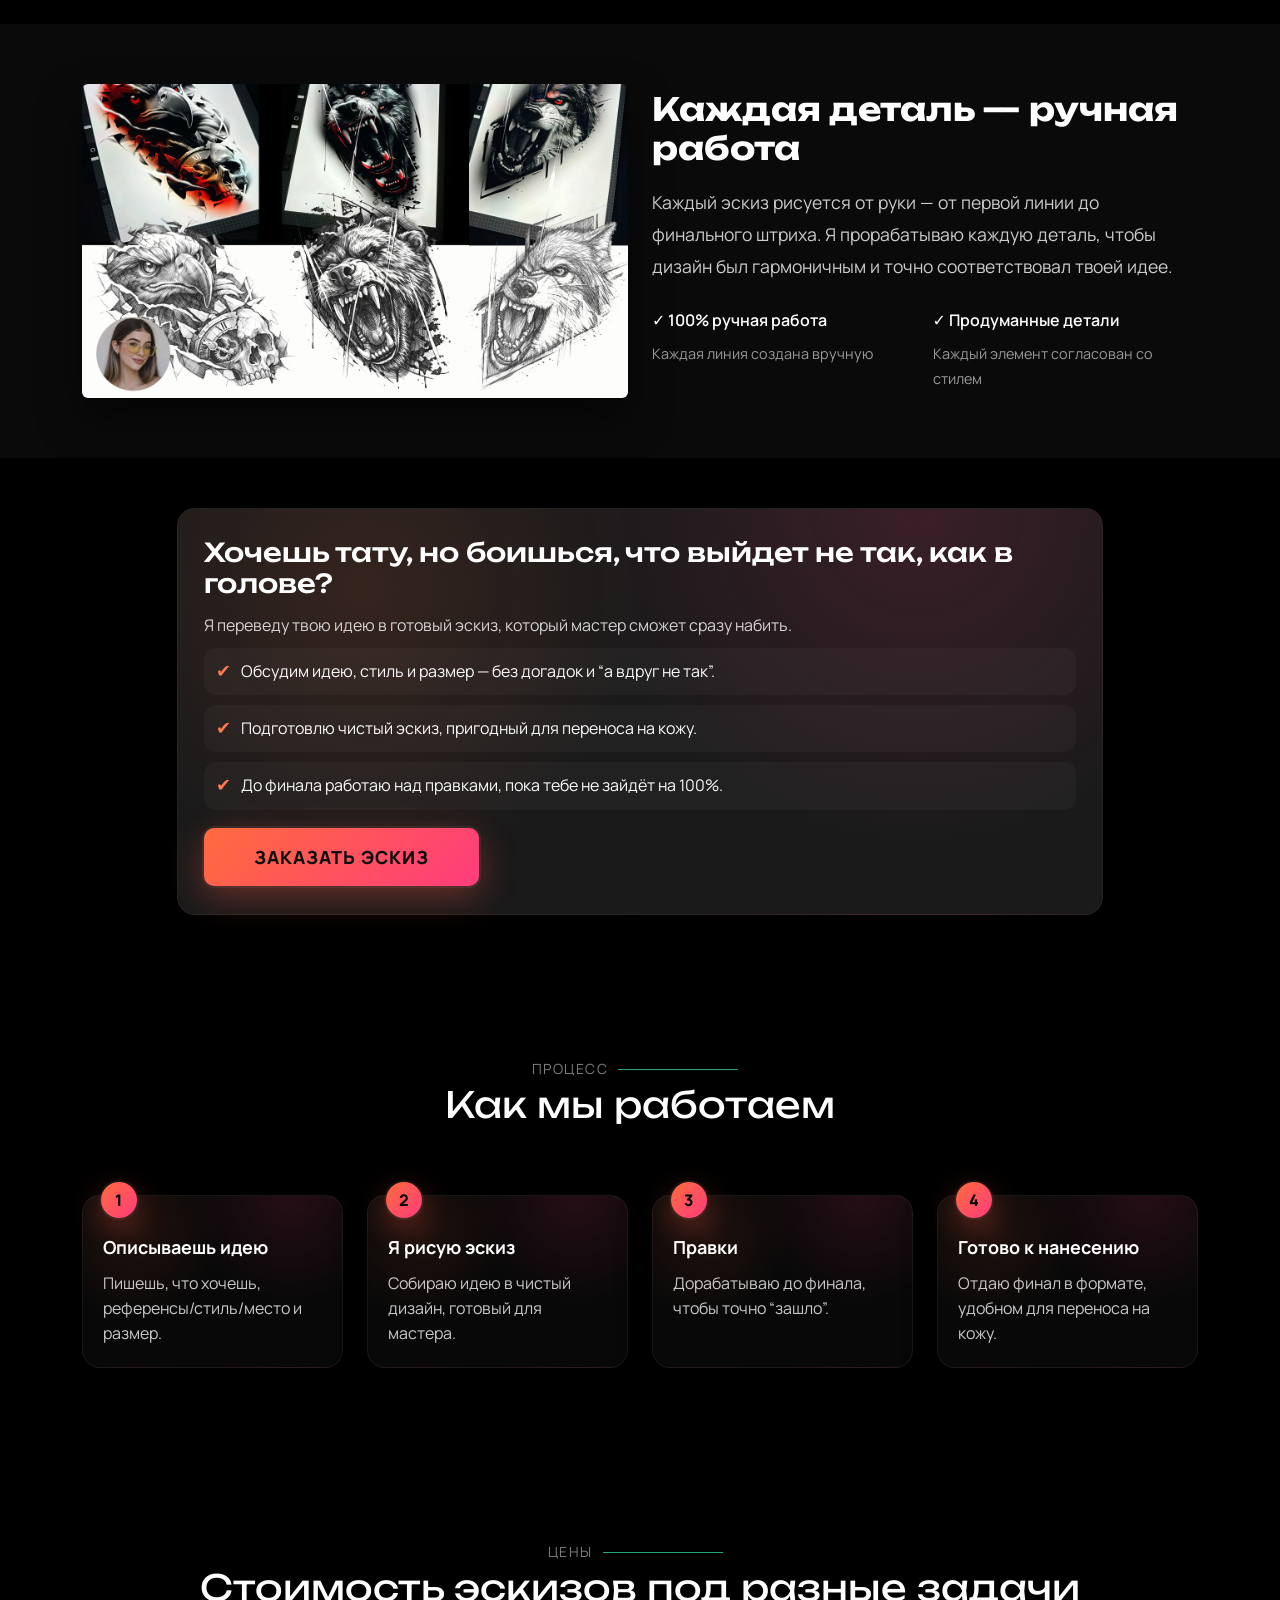
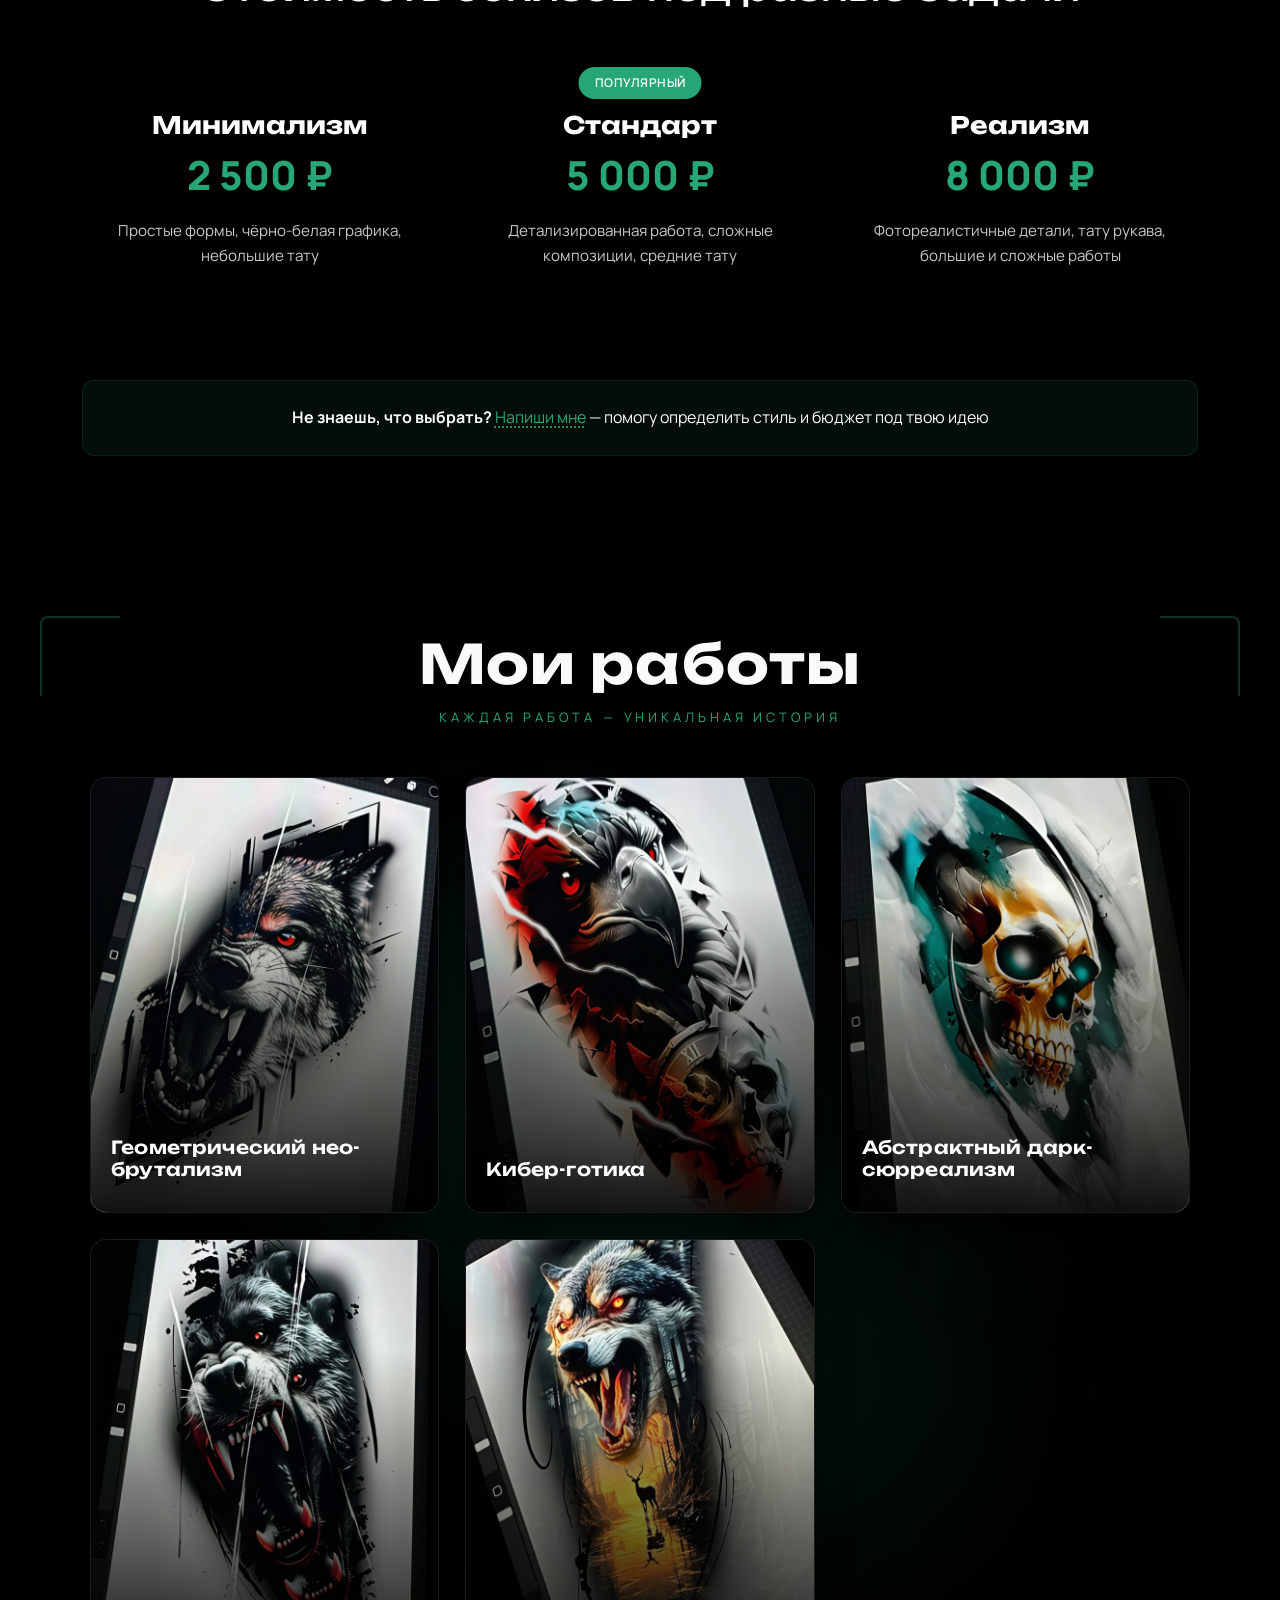
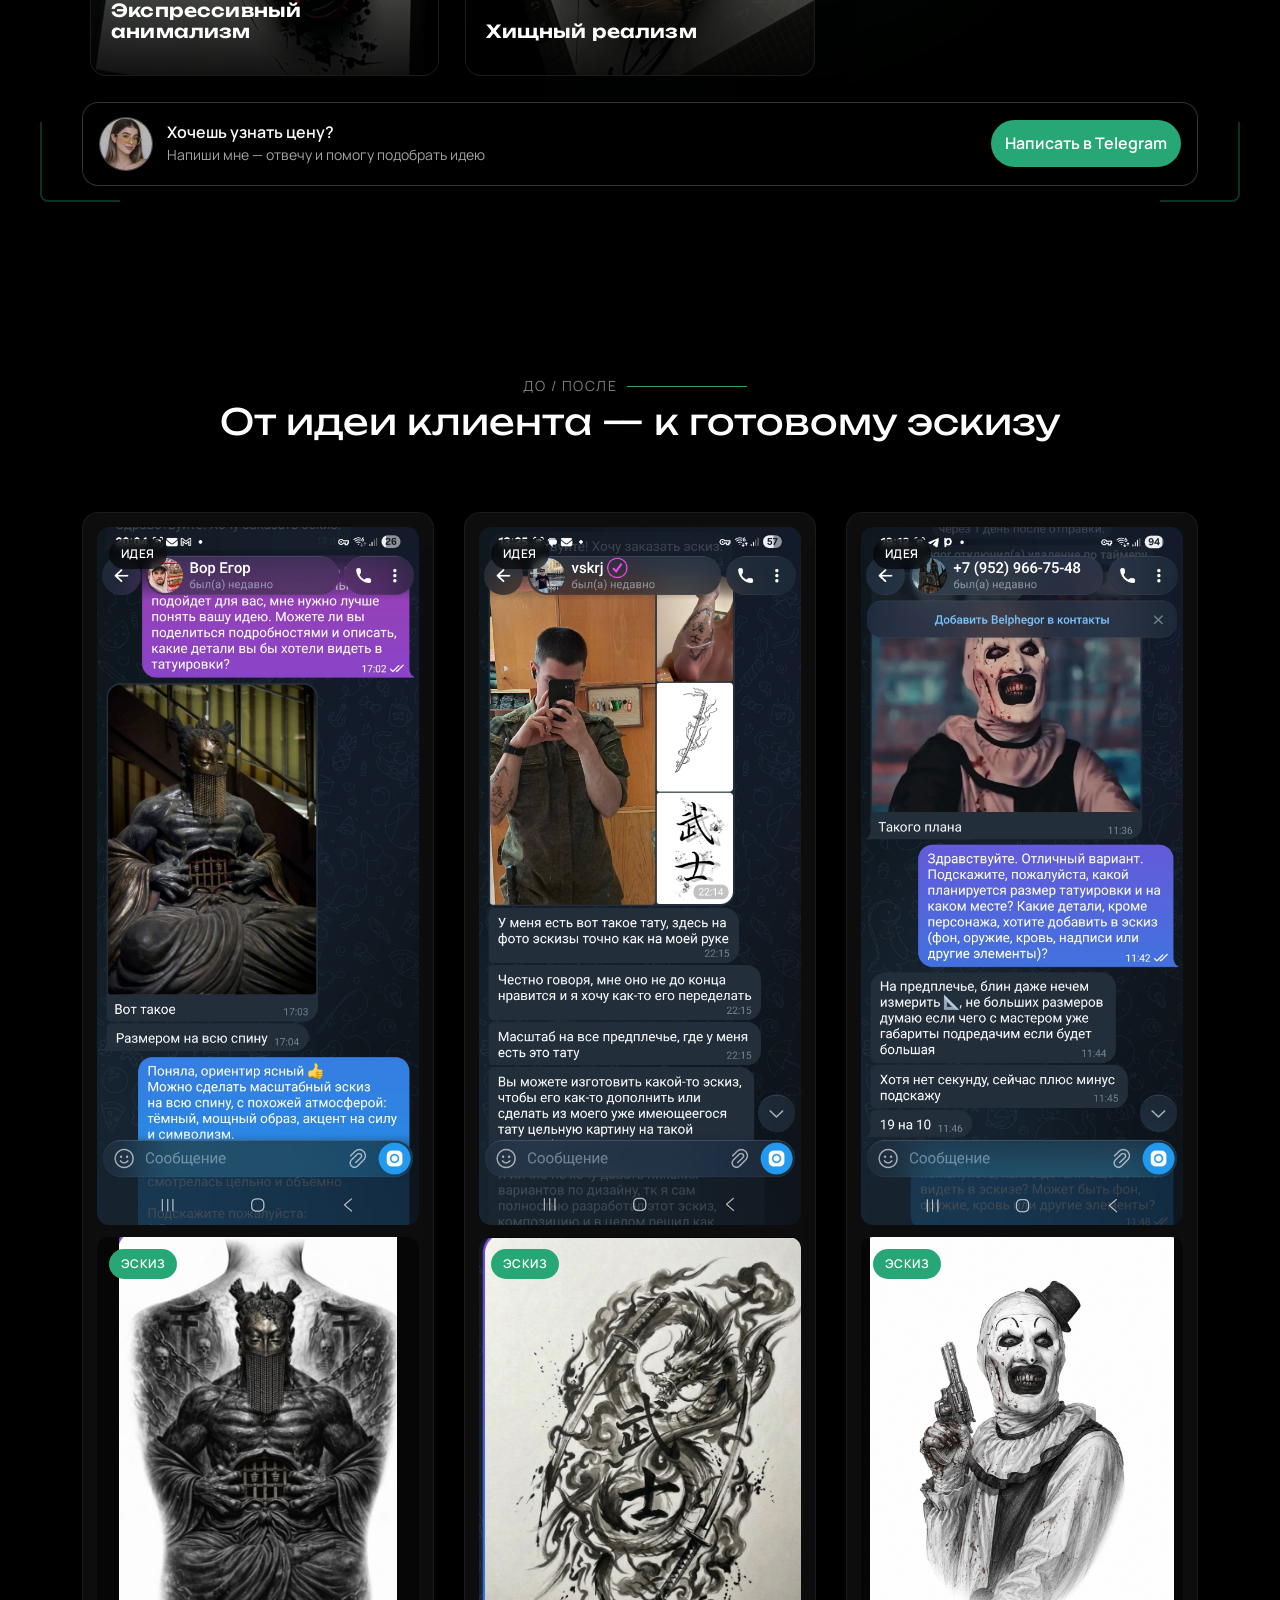
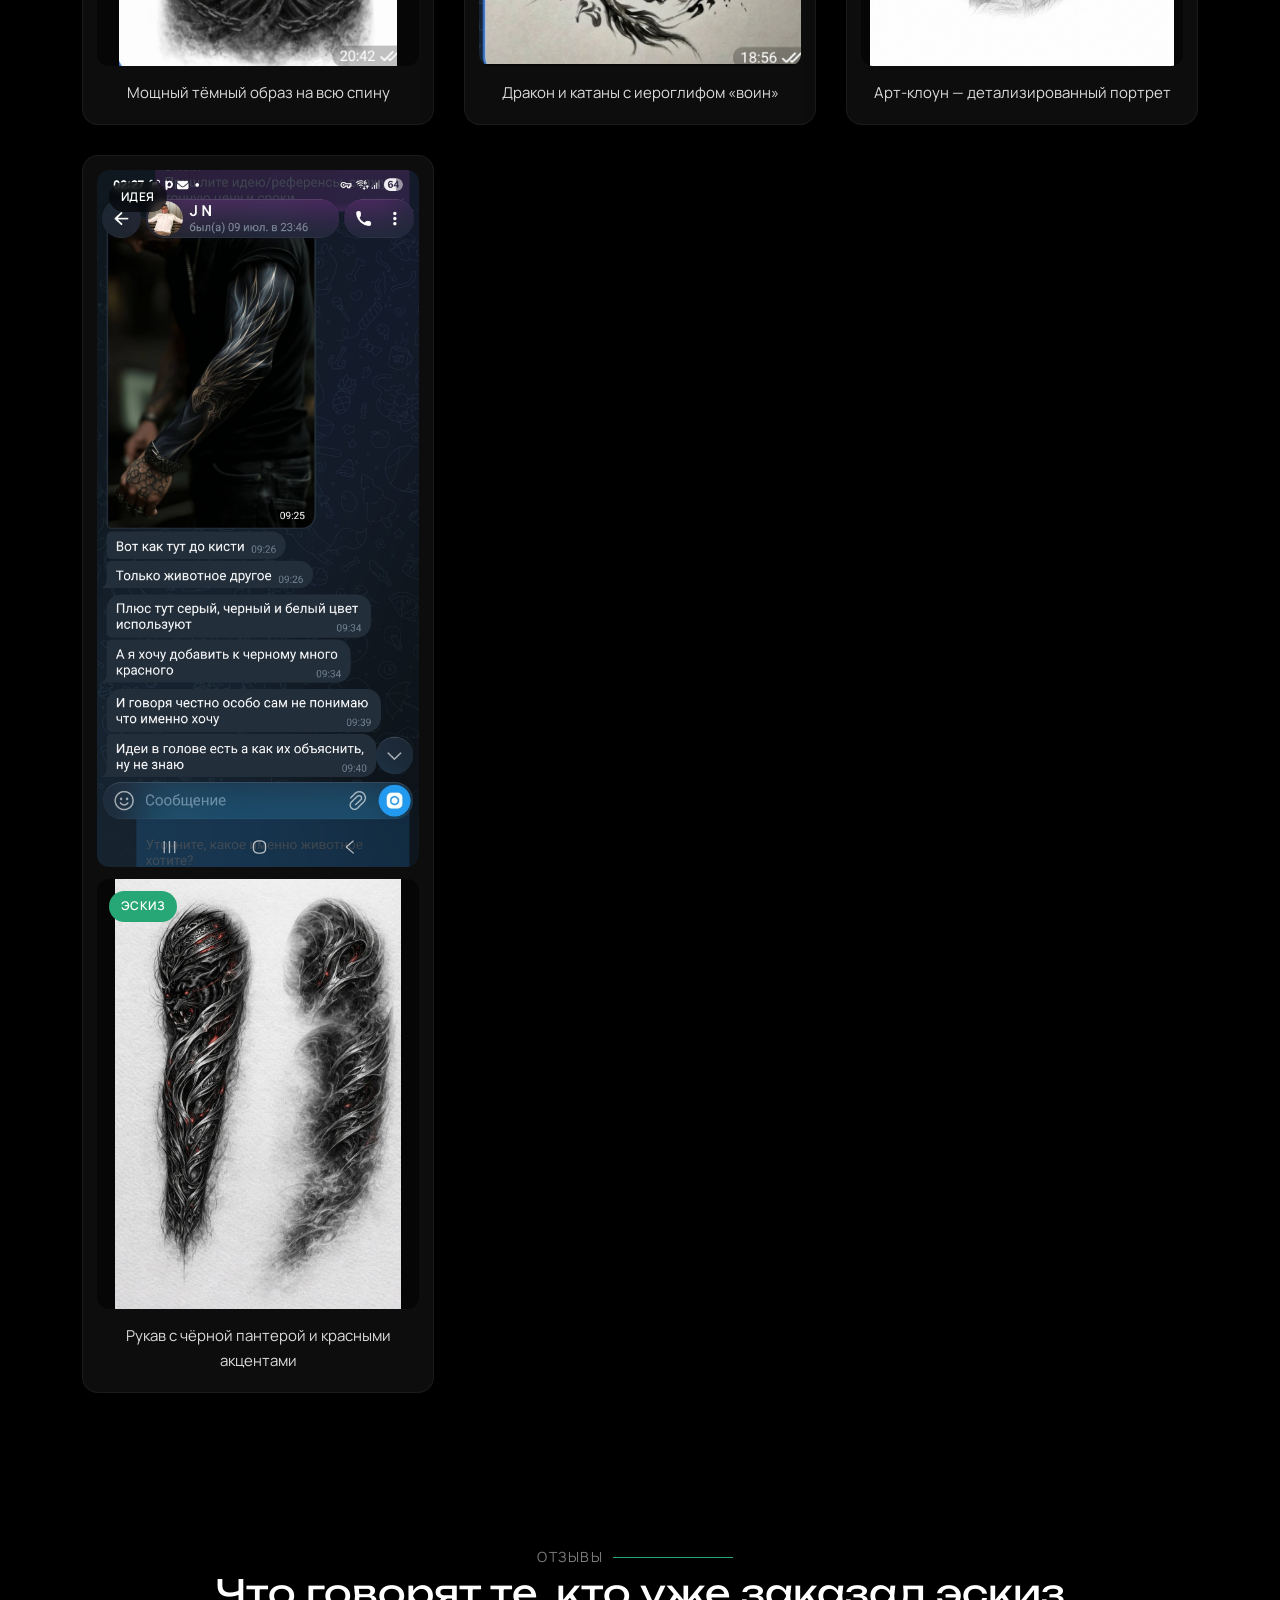
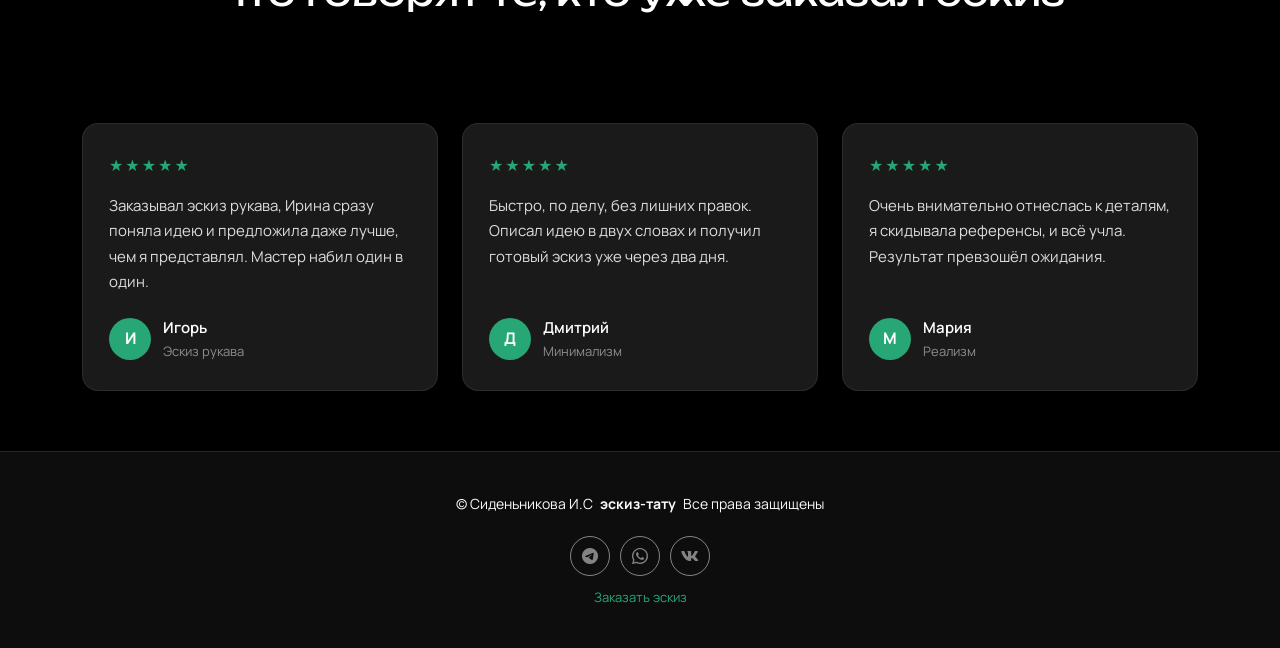
==== commit 95ad87d5: "32222" ====
--- a/index.html
+++ b/index.html
@@ -679,7 +679,40 @@
             <i class="bi bi-whatsapp"></i>
           </a>
           <a class="order-thanks__icon-btn order-thanks__icon-btn--max" href="https://max.ru/u/f9LHodD0cOKFTOiDTiyeETaoW0tU1m-Z9Y6-FG8W3-4ZgeaolF8IkPWE2fU" target="_blank" rel="noopener" aria-label="MAX">
-            <span class="order-thanks__icon-img" aria-hidden="true"></span>
+            <span class="order-thanks__icon-img" aria-hidden="true" style="display:inline-block;width:20px;height:20px;background:url(&#39;https://maxicons.ru/icons/Max_logo_black.svg&#39;) center / contain no-repeat;filter:brightness(0) invert(1);"></span>
+          </a>
+        </div>
+      </div>
+    </div>
+  </div>
+
+  <!-- Модалка на случай сбоя отправки: показывает текст идеи для копирования и ссылки на мессенджеры -->
+  <div class="order-modal" id="fallbackModal">
+    <div class="order-modal__dialog order-modal__dialog--sm">
+      <button class="order-modal__close" type="button" aria-label="Закрыть"><i class="bi bi-x-lg"></i></button>
+
+      <div class="order-thanks">
+        <div class="order-thanks__icon" style="background: linear-gradient(135deg, #6b6b76, #3a3a42); box-shadow: 0 10px 28px rgba(0,0,0,0.35);">!</div>
+        <div class="order-thanks__title">Форма не отправилась</div>
+        <div class="order-thanks__text">Похоже, сайт не смог отправить заявку. Скопируйте текст ниже и пришлите его мне в мессенджер — я отвечу сразу:</div>
+
+        <div class="order-fallback__copybox">
+          <textarea id="fallbackIdeaText" class="order-fallback__textarea" readonly></textarea>
+          <button type="button" class="order-fallback__copybtn" id="fallbackCopyBtn">Скопировать текст</button>
+        </div>
+
+        <div class="order-thanks__icons">
+          <a class="order-thanks__icon-btn order-thanks__icon-btn--tg" href="https://t.me/Irinasketchs" target="_blank" rel="noopener" aria-label="Telegram">
+            <i class="bi bi-telegram"></i>
+          </a>
+          <a class="order-thanks__icon-btn order-thanks__icon-btn--vk" href="https://vk.me/tattoo_sketchs1" target="_blank" rel="noopener" aria-label="ВКонтакте">
+            <i class="fab fa-vk"></i>
+          </a>
+          <a class="order-thanks__icon-btn order-thanks__icon-btn--wa" href="https://wa.me/79517623467" target="_blank" rel="noopener" aria-label="WhatsApp">
+            <i class="bi bi-whatsapp"></i>
+          </a>
+          <a class="order-thanks__icon-btn order-thanks__icon-btn--max" href="https://max.ru/u/f9LHodD0cOKFTOiDTiyeETaoW0tU1m-Z9Y6-FG8W3-4ZgeaolF8IkPWE2fU" target="_blank" rel="noopener" aria-label="MAX">
+            <span class="order-thanks__icon-img" aria-hidden="true" style="display:inline-block;width:20px;height:20px;background:url(&#39;https://maxicons.ru/icons/Max_logo_black.svg&#39;) center / contain no-repeat;filter:brightness(0) invert(1);"></span>
           </a>
         </div>
       </div>
@@ -803,6 +836,7 @@
     (function () {
       var orderModal = document.getElementById('orderModal');
       var thanksModal = document.getElementById('thanksModal');
+      var fallbackModal = document.getElementById('fallbackModal');
       var examplesModal = document.getElementById('examplesModal');
       if (!orderModal) return;
 
@@ -844,6 +878,57 @@
 
       function closeThanksModal() {
         closeModal(thanksModal);
+      }
+
+      function openFallbackModal(ideaText) {
+        if (!fallbackModal) return;
+        var textarea = document.getElementById('fallbackIdeaText');
+        if (textarea) textarea.value = ideaText || '';
+        closeModal(orderModal);
+        openModal(fallbackModal);
+      }
+
+      function closeFallbackModal() {
+        closeModal(fallbackModal);
+      }
+
+      if (fallbackModal) {
+        var fallbackCloseBtn = fallbackModal.querySelector('.order-modal__close');
+        if (fallbackCloseBtn) fallbackCloseBtn.addEventListener('click', closeFallbackModal);
+        fallbackModal.addEventListener('click', function (e) {
+          if (e.target === fallbackModal) closeFallbackModal();
+        });
+
+        var fallbackCopyBtn = document.getElementById('fallbackCopyBtn');
+        if (fallbackCopyBtn) {
+          fallbackCopyBtn.addEventListener('click', function () {
+            var textarea = document.getElementById('fallbackIdeaText');
+            if (!textarea) return;
+
+            function markCopied() {
+              fallbackCopyBtn.textContent = 'Скопировано ✓';
+              fallbackCopyBtn.classList.add('copied');
+              setTimeout(function () {
+                fallbackCopyBtn.textContent = 'Скопировать текст';
+                fallbackCopyBtn.classList.remove('copied');
+              }, 2000);
+            }
+
+            if (navigator.clipboard && navigator.clipboard.writeText) {
+              navigator.clipboard.writeText(textarea.value).then(markCopied).catch(function () {
+                textarea.focus();
+                textarea.select();
+                document.execCommand('copy');
+                markCopied();
+              });
+            } else {
+              textarea.focus();
+              textarea.select();
+              document.execCommand('copy');
+              markCopied();
+            }
+          });
+        }
       }
 
       function openExamplesModal(e) {
@@ -968,25 +1053,114 @@
       if (nameField) nameField.addEventListener('input', saveDraft);
       if (ideaField) ideaField.addEventListener('input', saveDraft);
 
+      // --- Определение источника перехода (UTM + referrer) ---
+      // Фиксируем "первое касание": как только человек впервые за сессию
+      // открыл сайт, запоминаем UTM-метки и referrer в sessionStorage.
+      // Если позже (например, после перехода в модалку) в адресе UTM уже нет —
+      // берём сохранённые данные, а не теряем источник.
+      //
+      // ВАЖНО: приложения ВКонтакте и Telegram на телефоне чаще всего НЕ передают
+      // referrer из соображений приватности — такие переходы будут видны как
+      // "прямой заход / приложение", это ограничение самих приложений, обойти
+      // его на статичном сайте без сервера нельзя. Чтобы точно отличать баннер —
+      // добавляйте в ссылку на баннере UTM-метку, например ?utm_source=vk&utm_medium=banner.
+      function captureTrafficSource() {
+        try {
+          if (sessionStorage.getItem('trafficCaptured')) return;
+
+          var params = new URLSearchParams(window.location.search);
+          var utm = {};
+          ['utm_source', 'utm_medium', 'utm_campaign', 'utm_content', 'utm_term'].forEach(function (key) {
+            var value = params.get(key);
+            if (value) utm[key] = value;
+          });
+
+          sessionStorage.setItem('trafficUtm', JSON.stringify(utm));
+          sessionStorage.setItem('trafficReferrer', document.referrer || '');
+          sessionStorage.setItem('trafficCaptured', '1');
+        } catch (e) { /* sessionStorage недоступен — просто пропускаем */ }
+      }
+
+      function getTrafficData() {
+        var utm = {};
+        var referrer = '';
+        try {
+          utm = JSON.parse(sessionStorage.getItem('trafficUtm') || '{}');
+          referrer = sessionStorage.getItem('trafficReferrer') || '';
+        } catch (e) { /* noop */ }
+        return { utm: utm, referrer: referrer, sourceLabel: detectSourceLabel(utm, referrer) };
+      }
+
+      function detectSourceLabel(utm, referrer) {
+        // Если есть UTM-метка — это самый надёжный сигнал, используем её.
+        if (utm.utm_source) {
+          var label = utm.utm_source;
+          if (utm.utm_medium) label += ' / ' + utm.utm_medium;
+          if (utm.utm_campaign) label += ' (' + utm.utm_campaign + ')';
+          return label;
+        }
+
+        if (!referrer) return 'Прямой заход / приложение';
+
+        var host = '';
+        try { host = new URL(referrer).hostname.replace(/^www\./, ''); } catch (e) { return 'Прямой заход / приложение'; }
+
+        if (host.indexOf('vk.com') !== -1 || host.indexOf('vk.ru') !== -1) return 'ВКонтакте';
+        if (host.indexOf('yandex.') !== -1) return 'Яндекс';
+        if (host.indexOf('google.') !== -1) return 'Google';
+        if (host.indexOf('t.me') !== -1 || host.indexOf('telegram') !== -1) return 'Telegram';
+        if (host.indexOf('instagram.com') !== -1) return 'Instagram';
+        if (host.indexOf('whatsapp.com') !== -1) return 'WhatsApp';
+
+        return host; // неизвестный источник — показываем как есть
+      }
+
+      captureTrafficSource();
+
       // --- Отправка с таймаутом и одной повторной попыткой ---
       // Без setTimeout на fetch запрос может "зависнуть" при плохой сети и никогда
       // не завершиться ошибкой — из-за этого раньше форма иногда как будто не отправлялась.
-      var TELEGRAM_ENDPOINT = 'https://functions.yandexcloud.net/d4edfgmph4osl5rk81p6';
-      var REQUEST_TIMEOUT_MS = 12000;
+      var SCRIPT_URL = 'https://script.google.com/macros/s/AKfycby-bcPMRd56jM7bn1Nj-m5z7uDSrILfcZygocxnbh_82n9Ox49sbLqE0K1w9xpCojYB/exec';
+      var REQUEST_TIMEOUT_MS = 7000;
+
+      function formatDateTime(date) {
+        var pad = function (n) { return String(n).padStart(2, '0'); };
+        return pad(date.getDate()) + '.' + pad(date.getMonth() + 1) + '.' + date.getFullYear() +
+          ' ' + pad(date.getHours()) + ':' + pad(date.getMinutes());
+      }
 
       function sendOrderOnce(payload) {
         var controller = ('AbortController' in window) ? new AbortController() : null;
         var timer = controller ? setTimeout(function () { controller.abort(); }, REQUEST_TIMEOUT_MS) : null;
 
-        return fetch(TELEGRAM_ENDPOINT, {
+        var traffic = getTrafficData();
+
+        var fullPayload = {
+          name: payload.name,
+          idea: payload.idea,
+          dateTime: formatDateTime(new Date()),
+          pageUrl: window.location.href,
+          source: traffic.sourceLabel,
+          referrer: traffic.referrer,
+          utm_source: traffic.utm.utm_source || '',
+          utm_medium: traffic.utm.utm_medium || '',
+          utm_campaign: traffic.utm.utm_campaign || '',
+          utm_content: traffic.utm.utm_content || '',
+          utm_term: traffic.utm.utm_term || ''
+        };
+
+        // Content-Type: text/plain — чтобы браузер не слал CORS-preflight (OPTIONS),
+        // который Google Apps Script Web App не поддерживает. Тело при этом
+        // остаётся валидным JSON, Code.gs парсит его как обычно.
+        return fetch(SCRIPT_URL, {
           method: 'POST',
-          headers: { 'Content-Type': 'application/json' },
-          body: JSON.stringify(payload),
+          headers: { 'Content-Type': 'text/plain;charset=utf-8' },
+          body: JSON.stringify(fullPayload),
           signal: controller ? controller.signal : undefined
         })
           .then(function (res) {
             return res.json().then(function (data) {
-              if (!res.ok || !data.ok) throw new Error(data && data.error ? data.error : 'Ошибка отправки');
+              if (!res.ok || data.result !== 'success') throw new Error(data && data.error ? data.error : 'Ошибка отправки');
               return data;
             });
           })
@@ -1028,7 +1202,7 @@
             hint.style.color = '';
           }
 
-          sendOrderWithRetry({ name: name, idea: idea }, 2)
+          sendOrderWithRetry({ name: name, idea: idea }, 1)
             .then(function () {
               form.reset();
               clearDraft();
@@ -1037,12 +1211,13 @@
             })
             .catch(function (err) {
               console.error('Ошибка отправки заявки:', err);
+              // Не получилось отправить (в т.ч. долгий ответ сервера) — показываем
+              // попап с текстом заявки, чтобы человек мог скопировать и прислать в мессенджер.
+              var fullText = (name ? name + '\n' : '') + idea;
+              openFallbackModal(fullText);
               if (hint) {
-                var isTimeout = err && err.name === 'AbortError';
-                hint.textContent = isTimeout
-                  ? 'Сервер долго отвечает. Попробуйте ещё раз или напишите в мессенджер.'
-                  : 'Не удалось отправить заявку. Попробуйте ещё раз или напишите в мессенджер.';
-                hint.style.color = '#ff6b6b';
+                hint.textContent = 'Я сразу получу твою заявку — дальше останется один шаг.';
+                hint.style.color = '';
               }
             })
             .finally(function () {
--- a/assets/css/main.css
+++ b/assets/css/main.css
@@ -736,6 +736,50 @@
   color: #fff;
 }
 
+.order-fallback__copybox {
+  text-align: left;
+  margin: 0 auto 20px;
+  max-width: 420px;
+}
+
+.order-fallback__textarea {
+  width: 100%;
+  min-height: 90px;
+  resize: vertical;
+  padding: 12px 14px;
+  border-radius: 12px;
+  background: rgba(255, 255, 255, 0.05);
+  border: 1px solid rgba(255, 255, 255, 0.14);
+  color: #f8f8f8;
+  font-size: 14px;
+  line-height: 1.5;
+  font-family: inherit;
+  box-sizing: border-box;
+  margin-bottom: 10px;
+}
+
+.order-fallback__copybtn {
+  width: 100%;
+  padding: 12px 16px;
+  border-radius: 12px;
+  border: none;
+  background: linear-gradient(135deg, #ff6b3d, #ff3c7d);
+  color: #0b0b0f;
+  font-weight: 800;
+  font-size: 14px;
+  cursor: pointer;
+  transition: 0.2s ease;
+}
+
+.order-fallback__copybtn:hover {
+  transform: translateY(-1px);
+  filter: brightness(1.05);
+}
+
+.order-fallback__copybtn.copied {
+  background: linear-gradient(135deg, #3ddc84, #2bb673);
+}
+
 body.modal-open {
   overflow: hidden;
   overscroll-behavior: contain;
@@ -761,6 +805,10 @@
   }
 
   .order-modal#thanksModal {
+    align-items: center;
+  }
+
+  .order-modal#fallbackModal {
     align-items: center;
   }
 
@@ -773,6 +821,10 @@
   }
 
   .order-modal#thanksModal .order-modal__dialog {
+    margin-top: 0;
+  }
+
+  .order-modal#fallbackModal .order-modal__dialog {
     margin-top: 0;
   }
 
@@ -1580,7 +1632,7 @@
   opacity: 0;
   right: 15px;
   bottom: -15px;
-  z-index: 99999;
+  z-index: 9000;
   background-color: var(--accent-color);
   width: 44px;
   height: 44px;
@@ -3215,3 +3267,85 @@
   font-size: 14px;
 }
 
+/*--------------------------------------------------------------
+# Reviews Section
+--------------------------------------------------------------*/
+.reviews-section {
+  padding-top: 60px;
+  padding-bottom: 60px;
+}
+
+.reviews-grid {
+  display: grid;
+  grid-template-columns: repeat(3, 1fr);
+  gap: 24px;
+  margin-top: 40px;
+}
+
+.review-card {
+  background: var(--surface-color);
+  border: 1px solid rgba(255, 255, 255, 0.08);
+  border-radius: 16px;
+  padding: 28px 26px;
+  display: flex;
+  flex-direction: column;
+  gap: 14px;
+}
+
+.review-card__stars {
+  color: var(--accent-color);
+  font-size: 16px;
+  letter-spacing: 2px;
+}
+
+.review-card__text {
+  color: rgba(255, 255, 255, 0.85);
+  font-size: 15px;
+  line-height: 1.7;
+  margin: 0;
+  flex-grow: 1;
+}
+
+.review-card__author {
+  display: flex;
+  align-items: center;
+  gap: 12px;
+  margin-top: 6px;
+}
+
+.review-card__avatar {
+  width: 42px;
+  height: 42px;
+  flex-shrink: 0;
+  border-radius: 50%;
+  background: var(--accent-color);
+  color: #fff;
+  display: flex;
+  align-items: center;
+  justify-content: center;
+  font-weight: 700;
+  font-size: 16px;
+}
+
+.review-card__name {
+  color: var(--heading-color);
+  font-weight: 600;
+  font-size: 15px;
+}
+
+.review-card__meta {
+  color: rgba(255, 255, 255, 0.5);
+  font-size: 13px;
+}
+
+@media (max-width: 991.98px) {
+  .reviews-grid {
+    grid-template-columns: repeat(2, 1fr);
+  }
+}
+
+@media (max-width: 575.98px) {
+  .reviews-grid {
+    grid-template-columns: 1fr;
+  }
+}
--- a/assets/css/main.css
+++ b/assets/css/main.css
@@ -736,6 +736,50 @@
   color: #fff;
 }
 
+.order-fallback__copybox {
+  text-align: left;
+  margin: 0 auto 20px;
+  max-width: 420px;
+}
+
+.order-fallback__textarea {
+  width: 100%;
+  min-height: 90px;
+  resize: vertical;
+  padding: 12px 14px;
+  border-radius: 12px;
+  background: rgba(255, 255, 255, 0.05);
+  border: 1px solid rgba(255, 255, 255, 0.14);
+  color: #f8f8f8;
+  font-size: 14px;
+  line-height: 1.5;
+  font-family: inherit;
+  box-sizing: border-box;
+  margin-bottom: 10px;
+}
+
+.order-fallback__copybtn {
+  width: 100%;
+  padding: 12px 16px;
+  border-radius: 12px;
+  border: none;
+  background: linear-gradient(135deg, #ff6b3d, #ff3c7d);
+  color: #0b0b0f;
+  font-weight: 800;
+  font-size: 14px;
+  cursor: pointer;
+  transition: 0.2s ease;
+}
+
+.order-fallback__copybtn:hover {
+  transform: translateY(-1px);
+  filter: brightness(1.05);
+}
+
+.order-fallback__copybtn.copied {
+  background: linear-gradient(135deg, #3ddc84, #2bb673);
+}
+
 body.modal-open {
   overflow: hidden;
   overscroll-behavior: contain;
@@ -761,6 +805,10 @@
   }
 
   .order-modal#thanksModal {
+    align-items: center;
+  }
+
+  .order-modal#fallbackModal {
     align-items: center;
   }
 
@@ -773,6 +821,10 @@
   }
 
   .order-modal#thanksModal .order-modal__dialog {
+    margin-top: 0;
+  }
+
+  .order-modal#fallbackModal .order-modal__dialog {
     margin-top: 0;
   }
 
@@ -1580,7 +1632,7 @@
   opacity: 0;
   right: 15px;
   bottom: -15px;
-  z-index: 99999;
+  z-index: 9000;
   background-color: var(--accent-color);
   width: 44px;
   height: 44px;
@@ -3215,3 +3267,85 @@
   font-size: 14px;
 }
 
+/*--------------------------------------------------------------
+# Reviews Section
+--------------------------------------------------------------*/
+.reviews-section {
+  padding-top: 60px;
+  padding-bottom: 60px;
+}
+
+.reviews-grid {
+  display: grid;
+  grid-template-columns: repeat(3, 1fr);
+  gap: 24px;
+  margin-top: 40px;
+}
+
+.review-card {
+  background: var(--surface-color);
+  border: 1px solid rgba(255, 255, 255, 0.08);
+  border-radius: 16px;
+  padding: 28px 26px;
+  display: flex;
+  flex-direction: column;
+  gap: 14px;
+}
+
+.review-card__stars {
+  color: var(--accent-color);
+  font-size: 16px;
+  letter-spacing: 2px;
+}
+
+.review-card__text {
+  color: rgba(255, 255, 255, 0.85);
+  font-size: 15px;
+  line-height: 1.7;
+  margin: 0;
+  flex-grow: 1;
+}
+
+.review-card__author {
+  display: flex;
+  align-items: center;
+  gap: 12px;
+  margin-top: 6px;
+}
+
+.review-card__avatar {
+  width: 42px;
+  height: 42px;
+  flex-shrink: 0;
+  border-radius: 50%;
+  background: var(--accent-color);
+  color: #fff;
+  display: flex;
+  align-items: center;
+  justify-content: center;
+  font-weight: 700;
+  font-size: 16px;
+}
+
+.review-card__name {
+  color: var(--heading-color);
+  font-weight: 600;
+  font-size: 15px;
+}
+
+.review-card__meta {
+  color: rgba(255, 255, 255, 0.5);
+  font-size: 13px;
+}
+
+@media (max-width: 991.98px) {
+  .reviews-grid {
+    grid-template-columns: repeat(2, 1fr);
+  }
+}
+
+@media (max-width: 575.98px) {
+  .reviews-grid {
+    grid-template-columns: 1fr;
+  }
+}
